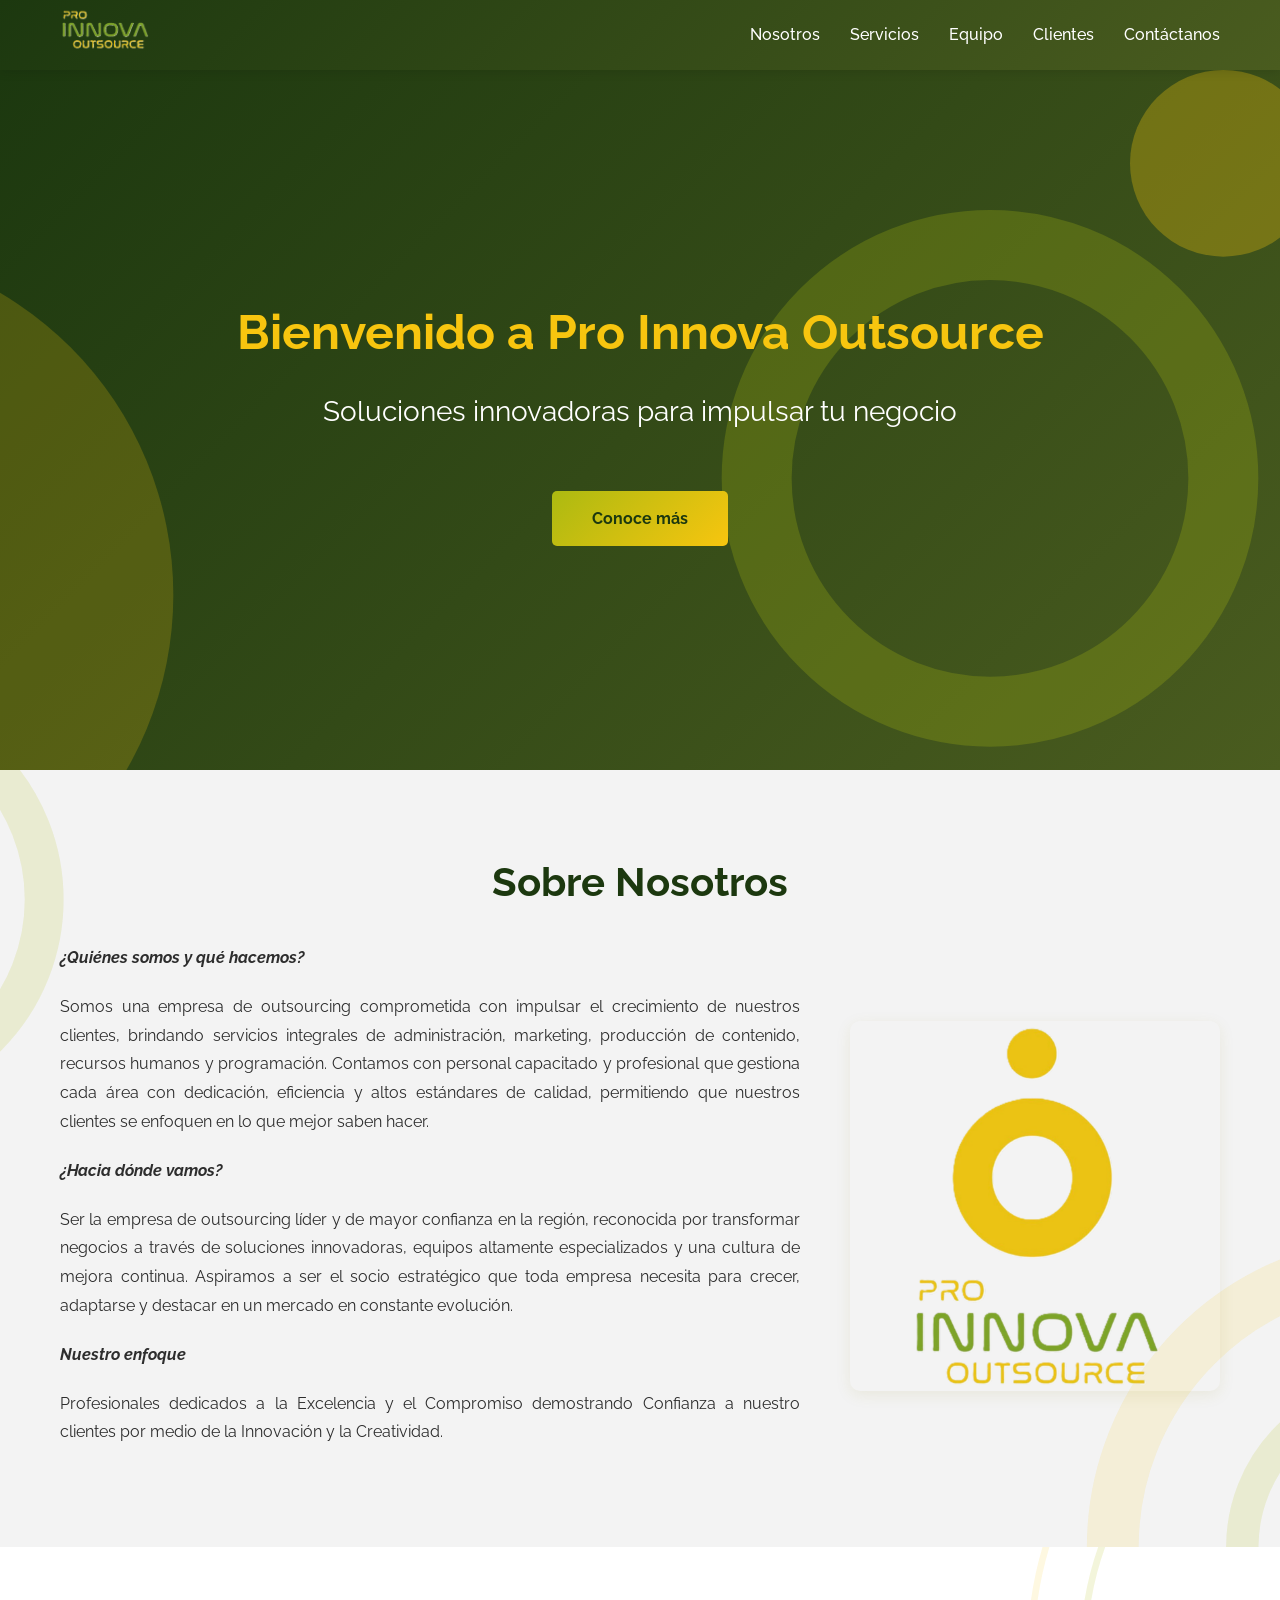
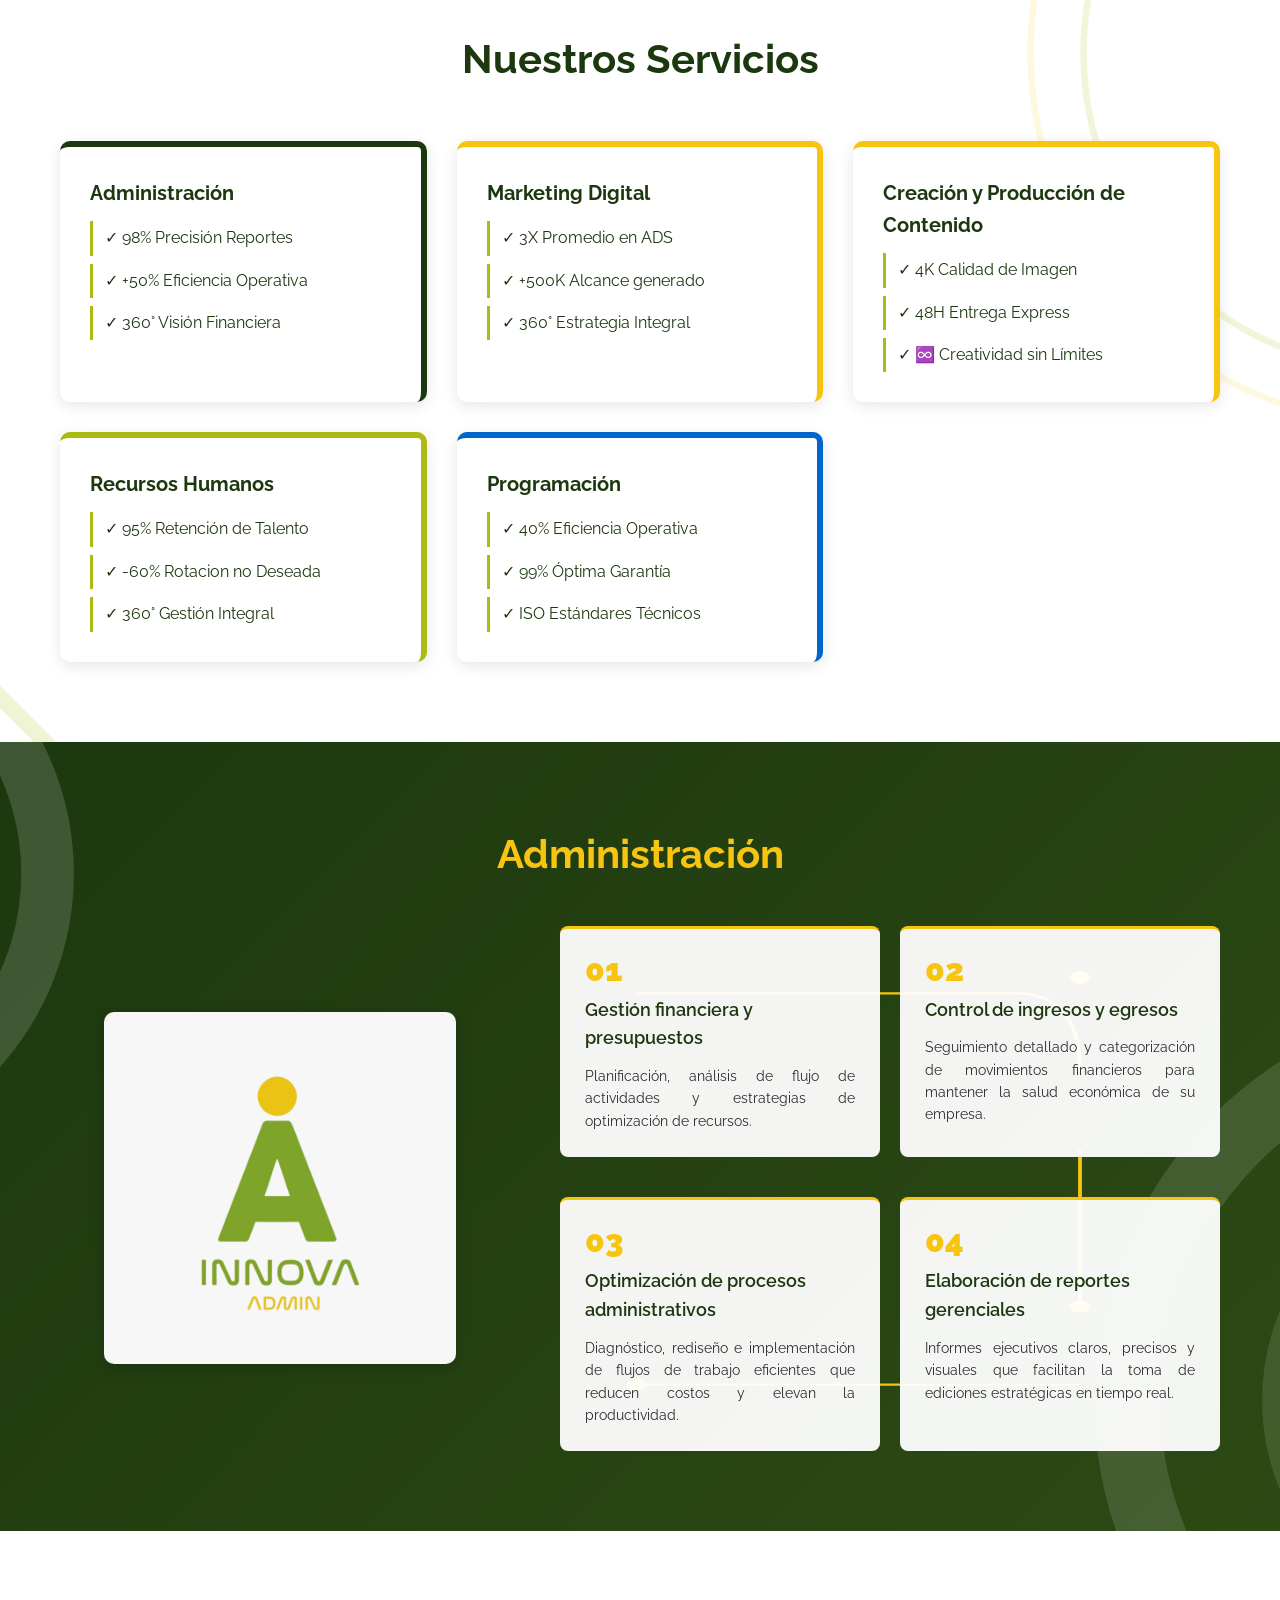
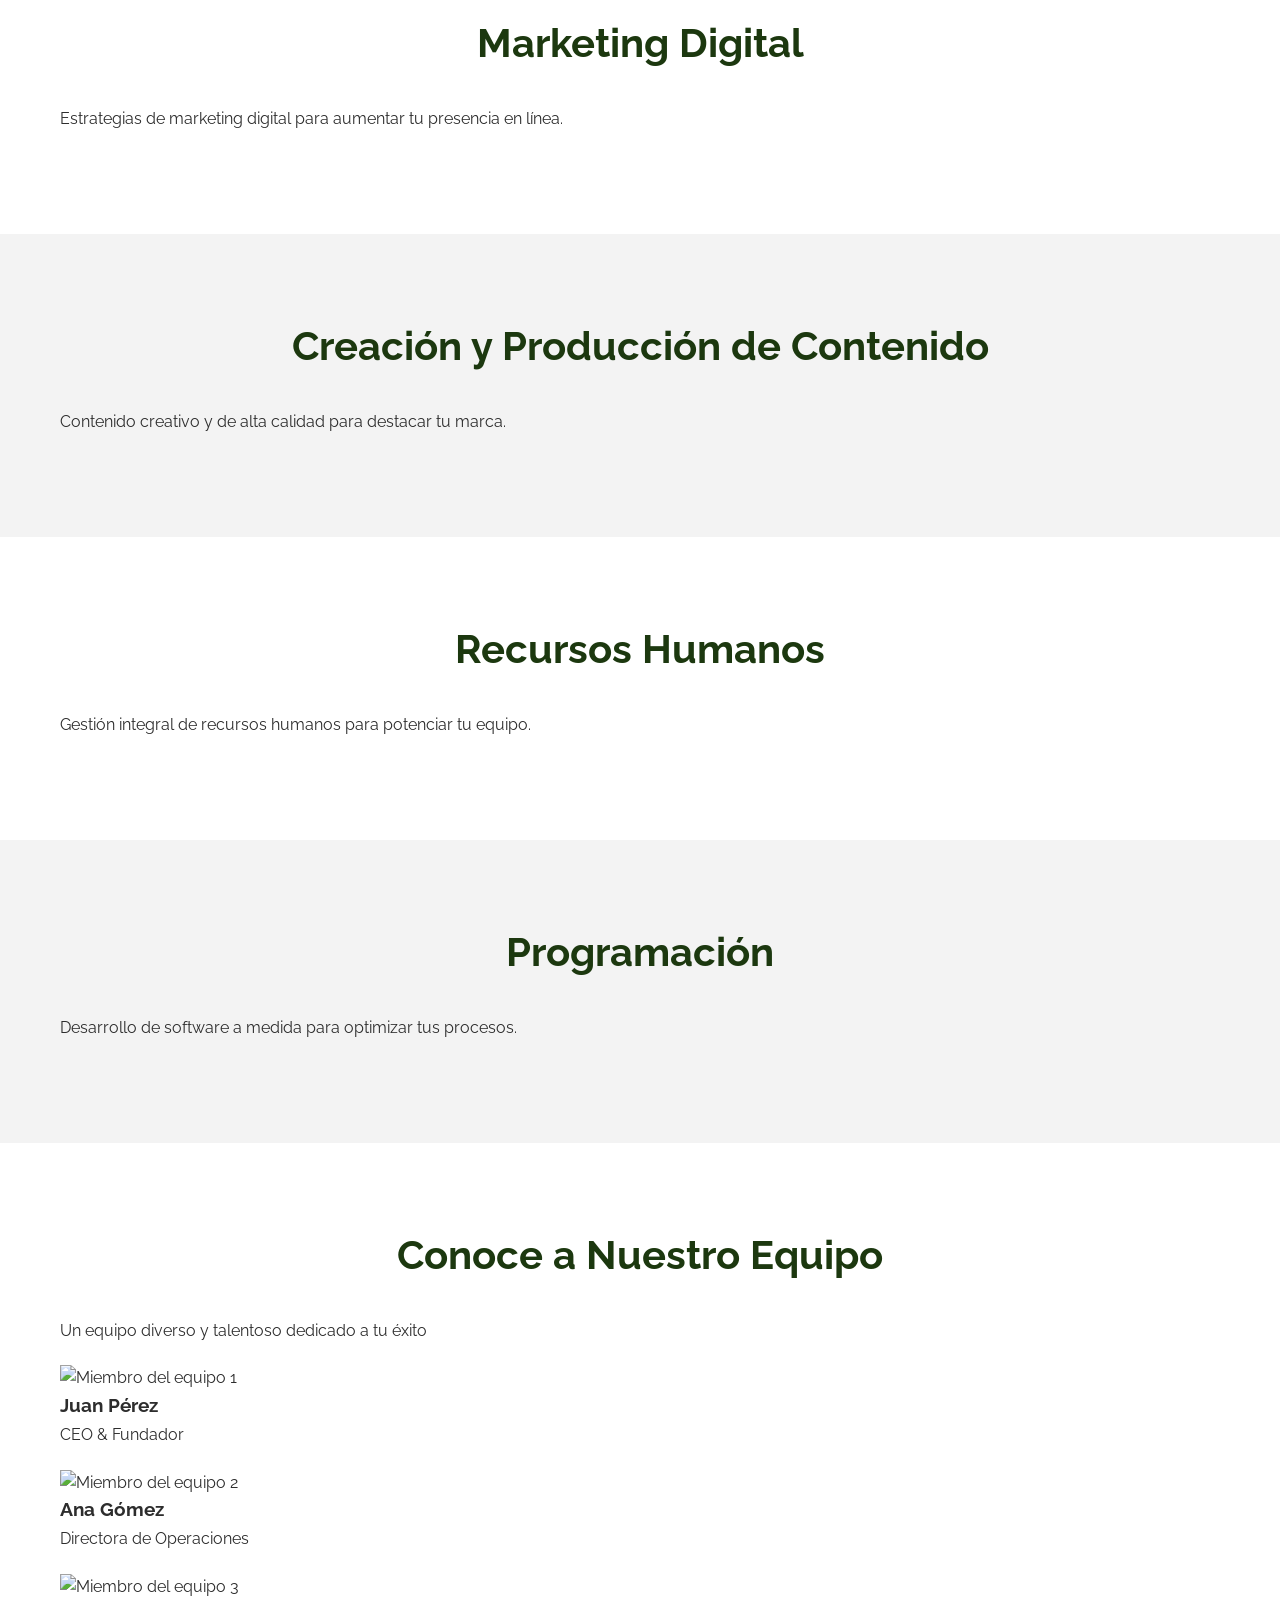
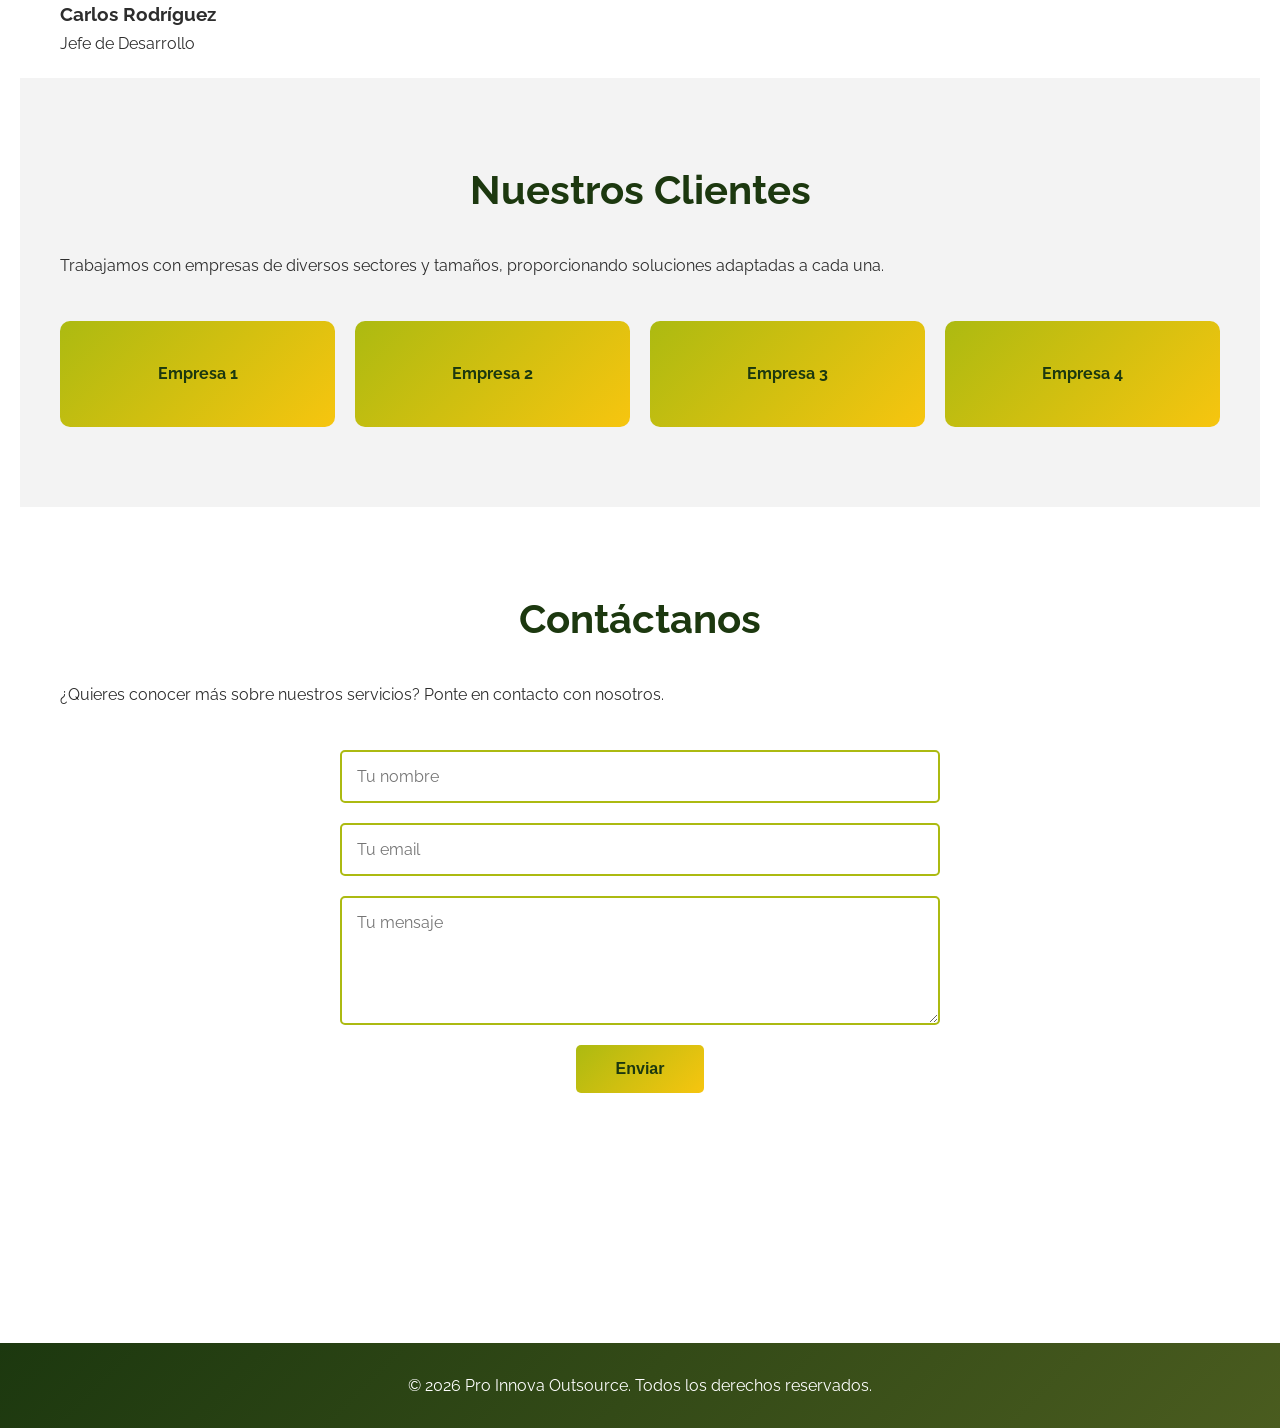
==== index.html @ 3b101bf7 "Rename main.html to index.html" ====
<!DOCTYPE html>
<html lang="es">

<head>

    <head>
        <meta charset="UTF-8">
        <meta name="viewport" content="width=device-width, initial-scale=1.0">
        <title>Pro Innova Outsource</title>
        <link rel="icon" href="assets/logo1.ico" type="image/x-icon">
        <link href="https://fonts.googleapis.com/css2?family=Raleway:wght@300;400;500;600;700;800;900&display=swap"
            rel="stylesheet">
        <link rel="stylesheet" href="styles.css">
    </head>
</head>

<body>
    <!-- NAVBAR -->
    <nav class="navbar">
        <div class="navbar-container">
            <div class="navbar-logo">
                <a href="#inicio">
                    <img src="assets/png/logo2.png" alt="Pro Innova Outsource Logo" class="logo-img">
                </a>
            </div>
            <ul class="nav-menu">
                <li><a href="#nosotros" class="nav-link">Nosotros</a></li>
                <li class="nav-dropdown">
                    <a href="#servicios" class="nav-link">Servicios</a>
                   <ul class="dropdown-menu">
                        <li><a href="#administracion" class="dropdown-link">Administración</a></li>
                        <li><a href="#marketing-digital" class="dropdown-link">Marketing Digital</a></li>
                        <li><a href="#creacion-produccion" class="dropdown-link">Creación de Contenido</a></li>
                        <li><a href="#recursos-humanos" class="dropdown-link">Recursos Humanos</a></li>
                        <li><a href="#programacion" class="dropdown-link">Programación</a></li>
                    </ul> 
                </li>
                <li><a href="#Equipo" class="nav-link">Equipo</a></li>
                <li><a href="#clientes" class="nav-link">Clientes</a></li>
                <li><a href="#contactanos" class="nav-link">Contáctanos</a></li>
            </ul>
        </div>
    </nav>

    <!-- MAIN CONTENT -->
    <main>
        <!-- SECCIÓN HERO / INICIO -->
        <section id="inicio" class="hero">
            <svg class="hero-decoration" viewBox="0 0 1200 600" preserveAspectRatio="xMidYMid slice">
                <!-- Círculo grande amarillo (abajo a la izquierda) -->
                <circle cx="-100" cy="450" r="300" fill="rgba(247, 197, 15, 0.2)"></circle>
                <!-- Anillo/círculo hueco amarillo (centro) -->
                <circle cx="900" cy="350" r="200" fill="none" stroke="rgba(172, 186, 17, 0.25)" stroke-width="60">
                </circle>
                <!-- Punto/círculo pequeño (arriba a la derecha) -->
                <circle cx="1100" cy="80" r="80" fill="rgba(247, 197, 15, 0.3)"></circle>
            </svg>
            <div class="hero-content">
                <h2>Bienvenido a Pro Innova Outsource</h2>
                <p>Soluciones innovadoras para impulsar tu negocio</p>
                <br>
                <a href="#nosotros" class="btn btn-primary">Conoce más</a>
            </div>
        </section>

        <!-- SECCIÓN NOSOTROS -->
        <section id="nosotros" class="section">
            <svg class="nosotros-decoration" viewBox="0 0 1200 600" preserveAspectRatio="xMidYMid slice">
                <!-- Líneas circulares decorativas -->
                <circle cx="-10" cy="100" r="150" fill="none" stroke="rgba(172, 186, 17, 0.15)" stroke-width="30"></circle>
                <circle cx="-10" cy="100" r="100" fill="none" stroke="rgba(247, 197, 15, 0.15)" stroke-width="20"></circle>
                <circle cx="-10" cy="100" r="50" fill="none" stroke="rgba(172, 186, 17, 0.2)" stroke-width="15"></circle>
                
                <!-- Líneas en la derecha -->
                <circle cx="1185" cy="600" r="220" fill="none" stroke="rgba(247, 197, 15, 0.12)" stroke-width="40"></circle>
                <circle cx="1185" cy="600" r="120" fill="none" stroke="rgba(172, 186, 17, 0.15)" stroke-width="25"></circle>
            </svg>
            <div class="container">
                <h2>Sobre Nosotros</h2>
                <div class="about-content">
                    <div class="about-text">
                        <p><i><b>¿Quiénes somos y qué hacemos?</b></i></p>
                        <p>Somos una empresa de outsourcing comprometida con impulsar el crecimiento de nuestros clientes,
                            brindando servicios integrales de administración, marketing, producción de contenido, recursos
                            humanos y programación. Contamos con personal capacitado y profesional que gestiona cada área con
                            dedicación, eficiencia y altos estándares de calidad, permitiendo que nuestros clientes se enfoquen
                            en lo que mejor saben hacer.</p>

                        <p><i><b>¿Hacia dónde vamos?</b></i></p>
                        <p>Ser la empresa de outsourcing líder y de mayor confianza en la región, reconocida por transformar
                            negocios a través de soluciones innovadoras, equipos altamente especializados y una cultura de
                            mejora continua. Aspiramos a ser el socio estratégico que toda empresa necesita para crecer,
                            adaptarse y destacar en un mercado en constante evolución. </p>

                        <p><i><b>Nuestro enfoque</b></i></p>
                        <p>Profesionales dedicados a la Excelencia y el Compromiso demostrando Confianza a nuestro clientes por
                            medio de la Innovación y la Creatividad.</p>
                    </div>
                    <div class="about-image">
                        <img src="assets/png/logo.png" alt="Pro Innova Outsource Logo">
                    </div>
                </div>
            </div>
        </section>

        <!-- SECCIÓN SERVICIOS -->
        <section id="servicios" class="section">
            <svg class="servicios-decoration" viewBox="0 0 1200 600" preserveAspectRatio="xMidYMid slice"> 
                <circle cx="1175" cy="80" r="280" fill="none" stroke="rgba(247, 197, 15, 0.12)" stroke-width="5"></circle>
                <circle cx="1175" cy="80" r="240" fill="none" stroke="rgba(172, 186, 17, 0.15)" stroke-width="5"></circle>  
                <line x1="-50" y1="400" x2="250" y2="700" stroke="rgba(172, 186, 17, 0.18)" stroke-width="12"></line>
                <line x1=" 20" y1="500" x2="150" y2="800" stroke="rgba(247, 197, 15, 0.15)" stroke-width="8"></line>
            </svg>
            <div class="container">
                <h2>Nuestros Servicios</h2>
                <div class="services-grid">
                    <a href="#administracion" class="service-card">
                        <h3>Administración</h3>
                        <div class="card-stats">
                            <div class="stat-item">✓ 98% Precisión Reportes</div>
                            <div class="stat-item">✓ +50% Eficiencia Operativa</div>
                            <div class="stat-item">✓ 360° Visión Financiera</div>
                        </div>
                    </a>
                    <a href="#marketing-digital" class="service-card">
                        <h3>Marketing Digital</h3>
                        <div class="card-stats">
                            <div class="stat-item">✓ 3X Promedio en ADS</div>
                            <div class="stat-item">✓ +500K Alcance generado</div>
                            <div class="stat-item">✓ 360° Estrategia Integral</div>
                        </div>
                    </a>
                    <a href="#creacion-produccion" class="service-card">
                        <h3>Creación y Producción de Contenido</h3>
                        <div class="card-stats">
                            <div class="stat-item">✓ 4K Calidad de Imagen</div>
                            <div class="stat-item">✓ 48H Entrega Express</div>
                            <div class="stat-item">✓ ♾️ Creatividad sin Límites</div> 
                        </div>
                    </a>
                    <a href="#recursos-humanos" class="service-card">
                        <h3>Recursos Humanos</h3>
                        <div class="card-stats">
                            <div class="stat-item">✓ 95% Retención de Talento</div>
                            <div class="stat-item">✓ -60% Rotacion no Deseada</div>
                            <div class="stat-item">✓ 360° Gestión Integral</div>
                        </div>
                    </a>
                    <a href="#programacion" class="service-card">
                        <h3>Programación</h3>
                        <div class="card-stats">
                            <div class="stat-item">✓ 40% Eficiencia Operativa</div>
                            <div class="stat-item">✓ 99% Óptima Garantía</div>
                            <div class="stat-item">✓ ISO Estándares Técnicos</div>
                        </div>
                    </a>
                </div>
            </div>
        </section>

        <!-- SECCION ADMINISTRACION -->
        <section id="administracion" class="section admin-section">
            <svg class="admin-decoration" viewBox="0 0 1200 600" preserveAspectRatio="xMidYMid slice">
                <!-- Líneas circulares decorativas izquierda -->
                <circle cx="-50" cy="100" r="200" fill="none" stroke="rgba(255, 255, 255, 0.15)" stroke-width="40"></circle>
                <circle cx="-50" cy="100" r="120" fill="none" stroke="rgba(255, 255, 255, 0.1)" stroke-width="30"></circle>
                <circle cx="-50" cy="100" r="50" fill="none" stroke="rgba(255, 255, 255, 0.15)" stroke-width="20"></circle>
                
                <!-- Líneas circulares decorativas derecha -->
                <circle cx="1250" cy="500" r="280" fill="none" stroke="rgba(255, 255, 255, 0.12)" stroke-width="50"></circle>
                <circle cx="1250" cy="500" r="160" fill="none" stroke="rgba(255, 255, 255, 0.1)" stroke-width="35"></circle>
            </svg>
            <div class="container admin-container">
                <h2>Administración</h2> 
                <div class="admin-content admin-content-wrapper">
                    <div class="admin-image">
                        <img src="assets/admin.jpeg" alt="Administración">
                    </div>
                    
                    <div class="admin-services">
                        <svg class="admin-lines" viewBox="0 0 600 800" preserveAspectRatio="none">
                            <!-- Línea conectando 01 a 02 -->
                            <path d="M 100 150 Q 250 150, 400 150 Q 450 150, 450 250" stroke="#F7C50F" stroke-width="3" fill="none"></path>
                            <circle cx="450" cy="130" r="8" fill="#F7C50F"></circle>
                            
                            <!-- Línea conectando 02 a 04 -->
                            <path d="M 450 350 Q 450 450, 450 550" stroke="#F7C50F" stroke-width="3" fill="none"></path>
                            <circle cx="450" cy="550" r="8" fill="#F7C50F"></circle>
                            
                            <!-- Línea conectando 04 a 03 -->
                            <path d="M 450 650 Q 250 650, 100 650" stroke="#F7C50F" stroke-width="3" fill="none"></path>
                            <circle cx="100" cy="650" r="8" fill="#F7C50F"></circle>
                        </svg>

                        <div class="admin-item admin-item-01">
                            <div class="admin-number">01</div> 
                            <h3>Gestión financiera y presupuestos</h3>
                            <p>Planificación, análisis de flujo de actividades y estrategias de optimización de recursos.</p>
                        </div>

                        <div class="admin-item admin-item-02">
                            <div class="admin-number">02</div> 
                            <h3>Control de ingresos y egresos</h3>
                            <p>Seguimiento detallado y categorización de movimientos financieros para mantener la salud económica de su empresa.</p>
                        </div>

                        <div class="admin-item admin-item-03">
                            <div class="admin-number">03</div> 
                            <h3>Optimización de procesos administrativos</h3>
                            <p>Diagnóstico, rediseño e implementación de flujos de trabajo eficientes que reducen costos y elevan la productividad.</p>
                        </div>

                        <div class="admin-item admin-item-04">
                            <div class="admin-number">04</div> 
                            <h3>Elaboración de reportes gerenciales</h3>
                            <p>Informes ejecutivos claros, precisos y visuales que facilitan la toma de ediciones estratégicas en tiempo real.</p>
                        </div>
                    </div>
                </div>
            </div>
        </section>

        <!-- SECCION MARKETING DIGITAL -->
        <section id="marketing-digital" class="section">
            <div class="container">
                <h2>Marketing Digital</h2>
                <p>Estrategias de marketing digital para aumentar tu presencia en línea.</p>
            </div>

        </section>

        <!-- SECCION CREACION Y PRODUCCION DE CONTENIDO -->
        <section id="creacion-produccion" class="section">
            <div class="container">
                <h2>Creación y Producción de Contenido</h2>
                <p>Contenido creativo y de alta calidad para destacar tu marca.</p>
            </div>

        </section>


        <!-- SECCION RECURSOS HUMANOS -->
        <section id="recursos-humanos" class="section">
            <div class="container">
                <h2>Recursos Humanos</h2>
                <p>Gestión integral de recursos humanos para potenciar tu equipo.</p>
            </div>
        </section>

            <!-- SECCION PROGRAMACION -->
        <section id="programacion" class="section">
            <div class="container">
                <h2>Programación</h2>
                <p>Desarrollo de software a medida para optimizar tus procesos.</p>
            </div>
        </section>

        <!-- SECCIÓN EQUIPO -->
        <section id="Equipo" class="section">
            <div class="container">
                <h2>Conoce a Nuestro Equipo</h2>
                <p>Un equipo diverso y talentoso dedicado a tu éxito</p>
                <div class="team-grid">
                    <div class="team-member">
                        <img src="assets/team1.jpg" alt="Miembro del equipo 1">
                        <h3>Juan Pérez</h3>
                        <p>CEO & Fundador</p>
                    </div>
                    <div class="team-member">
                        <img src="assets/team2.jpg" alt="Miembro del equipo 2">
                        <h3>Ana Gómez</h3>
                        <p>Directora de Operaciones</p>
                    </div>
                    <div class="team-member">
                        <img src="assets/team3.jpg" alt="Miembro del equipo 3">
                        <h3>Carlos Rodríguez</h3>
                        <p>Jefe de Desarrollo</p>
                    </div>
                </div>
            </div>

            <!-- SECCIÓN CLIENTES -->
            <section id="clientes" class="section">
                <div class="container">
                    <h2>Nuestros Clientes</h2>
                    <p>Trabajamos con empresas de diversos sectores y tamaños, proporcionando soluciones adaptadas a
                        cada una.</p>
                    <div class="clients-grid">
                        <div class="client-card">Empresa 1</div>
                        <div class="client-card">Empresa 2</div>
                        <div class="client-card">Empresa 3</div>
                        <div class="client-card">Empresa 4</div>
                    </div>
                </div>
            </section>

            <!-- SECCIÓN CONTACTO -->
            <section id="contactanos" class="section">
                <div class="container">
                    <h2>Contáctanos</h2>
                    <p>¿Quieres conocer más sobre nuestros servicios? Ponte en contacto con nosotros.</p>
                    <form class="contact-form">
                        <input type="text" placeholder="Tu nombre" required>
                        <input type="email" placeholder="Tu email" required>
                        <textarea placeholder="Tu mensaje" rows="5" required></textarea>
                        <button type="submit" class="btn btn-primary">Enviar</button>
                    </form>
                </div>
            </section>
    </main>

    <!-- FOOTER -->
    <footer class="footer">
        <div class="container">
            <p>&copy; 2026 Pro Innova Outsource. Todos los derechos reservados.</p>
        </div>
    </footer>

    <script src="script.js"></script>
</body>

</html>
---- styles.css ----
/* Variables de colores */
:root {
    --color-verde: #ACBA11;
    --color-amarillo: #F7C50F;
    --color-verde-oscuro: #1C380F;
    --color-verde-medio: #4A5C1F;
    --color-blanco: #FFFFFF;
    --color-gris-oscuro: #2D2D2D;
    --color-gris-claro: #F5F5F5;
}

/* Reset y estilos base */
* {
    margin: 0;
    padding: 0;
    box-sizing: border-box;
}

html {
    scroll-behavior: smooth;
}

body {
    font-family: 'Raleway', sans-serif;
    line-height: 1.6;
    color: var(--color-gris-oscuro);
    background-color: var(--color-blanco);
}
 

/* Contenedor base */
.container {
    max-width: 1200px;
    margin: 0 auto;
    padding: 0 20px;
}

/* NAVBAR */
.navbar {
    background: linear-gradient(135deg, var(--color-verde-oscuro) 0%, var(--color-verde-medio) 100%);
    position: sticky;
    top: 0;
    z-index: 1000;
    box-shadow: 0 2px 10px rgba(0, 0, 0, 0.1);
}

.navbar-container {
    max-width: 1200px;
    margin: 0 auto;
    padding: 0 20px;
    display: flex;
    justify-content: space-between;
    align-items: center;
    height: 70px;
}

.navbar-logo h1 {
    color: var(--color-amarillo);
    font-size: 24px;
    font-weight: bold;
}

.nav-menu {
    display: flex;
    list-style: none;
    gap: 30px;
}

.nav-link {
    color: var(--color-blanco);
    text-decoration: none;
    font-weight: 500;
    transition: color 0.3s ease, border-bottom 0.3s ease;
    padding-bottom: 5px;
    border-bottom: 2px solid transparent;
}

.nav-link:hover {
    color: var(--color-amarillo);
    border-bottom-color: var(--color-amarillo);
}

/* DROPDOWN DE SERVICIOS */
.nav-dropdown {
    position: relative;
}

.dropdown-menu {
    display: none;
    position: absolute;
    top: 100%;
    left: 0;
    background: linear-gradient(135deg, var(--color-verde-oscuro) 0%, var(--color-verde-medio) 100%);
    list-style: none;
    min-width: 220px;
    border-radius: 5px;
    margin-top: 0;
    box-shadow: 0 5px 15px rgba(0, 0, 0, 0.3);
    z-index: 1001;
}

.nav-dropdown:hover .dropdown-menu {
    display: flex;
    flex-direction: column;
}

.dropdown-link {
    display: block;
    color: var(--color-blanco);
    text-decoration: none;
    padding: 12px 20px;
    transition: all 0.3s ease;
    font-weight: 500;
    font-size: 14px;
}

.dropdown-link:hover {
    background-color: rgba(172, 186, 17, 0.3);
    color: var(--color-amarillo);
    padding-left: 25px;
}

/* DROPDOWN DE SERVICIOS */
.nav-dropdown {
    position: relative;
}

.dropdown-menu {
    display: none;
    position: absolute;
    top: 100%;
    left: 0;
    background: linear-gradient(135deg, var(--color-verde-oscuro) 0%, var(--color-verde-medio) 100%);
    list-style: none;
    min-width: 220px;
    border-radius: 5px;
    margin-top: 0;
    box-shadow: 0 5px 15px rgba(0, 0, 0, 0.3);
    z-index: 1001;
}

.nav-dropdown:hover .dropdown-menu {
    display: flex;
    flex-direction: column;
}

.dropdown-link {
    display: block;
    color: var(--color-blanco);
    text-decoration: none;
    padding: 12px 20px;
    transition: all 0.3s ease;
    font-weight: 500;
    font-size: 14px;
}

.dropdown-link:hover {
    background-color: rgba(172, 186, 17, 0.3);
    color: var(--color-amarillo);
    padding-left: 25px;
}

/* HERO SECTION */
.hero {
    position: relative;
    background: linear-gradient(135deg,  var(--color-verde-oscuro) 0%, var(--color-verde-medio) 100%);
    color: var(--color-blanco);
    padding: 100px 20px;
    text-align: center;
    min-height: 700px;
    display: flex;
    align-items: center;
    justify-content: center;
    overflow: hidden;
}

.hero-decoration {
    position: absolute;
    top: 0;
    left: 0;
    width: 100%;
    height: 100%;
    z-index: 0;
    pointer-events: none;
}

.hero-content {
    position: relative;
    z-index: 1;
}




.hero-content h2 {
    font-size: 48px;
    margin-bottom: 20px;
    color: var(--color-amarillo);
}

.hero-content p {
    font-size: 28px;
    margin-bottom: 30px;
    color:  white; 
}

/* SECCIONES */
.section {
    padding: 80px 20px;
    background-color: var(--color-blanco);
    font-weight: 400;
}

.navbar-logo {
    display: flex;
    align-items: center;
    gap: 15px;
}

.logo-img {
    height: 50px;
    width: auto;
    object-fit: contain;
}
.section:nth-child(even) { /*COLOR DE FONDO DE NOSTROS*/
    background-color: rgb(243, 243, 243);
}

.section h2 {
    font-size: 40px;
    color: var(--color-verde-oscuro);
    margin-bottom: 30px;
    text-align: center;
}

/* LAYOUT DE DOS COLUMNAS PARA NOSOTROS */
.about-content {
    display: grid;
    grid-template-columns: 2fr 1fr;
    gap: 50px;
    align-items: center;
    margin-top: 30px;    position: relative;
    z-index: 1;}

.about-text {
    flex: 1;
}

.about-image {
    flex: 1;
    display: flex;
    justify-content: center;
    align-items: center;
}

.about-image img {
    max-width: 100%;
    height: auto;
    border-radius: 10px;
    box-shadow: 0 4px 15px rgba(148, 140, 25, 0.1);
    transition: transform 0.3s ease;
}

.about-image img:hover {
    transform: scale(1.1);
}
/* DECORACIÓN DE LÍNEAS CIRCULARES EN NOSOTROS */
.nosotros-decoration {
    position: absolute;
    top: 0;
    left: 0;
    width: 100%;
    height: 100%;
    z-index: 0;
    pointer-events: none;
}

#nosotros {
    position: relative;
}

#servicios {
    position: relative;
}

/* DECORACIÓN DE LÍNEAS CIRCULARES EN SERVICIOS */
.servicios-decoration {
    position: absolute;
    top: 0;
    left: 0;
    width: 100%;
    height: 100%;
    z-index: 0;
    pointer-events: none;
}

.section p {
    font-size: 16px;
    color: var(--color-gris-oscuro);
    margin-bottom: 20px;
    line-height: 1.8;
     text-align: justify;
}

/* TARJETAS DE SERVICIOS */
.services-grid {
    display: grid;
    grid-template-columns: repeat(auto-fit, minmax(300px, 1fr));
    gap: 30px;
    margin-top: 50px;
    position: relative;
    z-index: 1;
}

.service-card {
    background: var(--color-blanco);
    padding: 30px;
    border-radius: 10px;
    box-shadow: 0 4px 15px rgba(0, 0, 0, 0.1);
    transition: all 0.3s ease;
    text-decoration: none;
    color: inherit;
    display: block;
    cursor: pointer;
}

.service-card:hover {
    transform: scale(1.08) translateY(-8px);
    box-shadow: 0 8px 25px rgba(0, 0, 0, 0.15);
    text-decoration: none;
    color: inherit;
}

/* COLORES DECORATIVOS PARA CADA CARD */
.service-card:nth-child(1) {
    border-top: 6px solid #1C380F;
    border-right: 6px solid #1C380F;
}

.service-card:nth-child(2),
.service-card:nth-child(3) {
    border-top: 6px solid #F7C50F;
    border-right: 6px solid #F7C50F;
}

.service-card:nth-child(4) {
    border-top: 6px solid #ACBA11;
    border-right: 6px solid #ACBA11;
}

.service-card:nth-child(5) {
    border-top: 6px solid #0066CC;
    border-right: 6px solid #0066CC;
}

.service-card h3 {
    color: var(--color-verde-oscuro);
    margin-bottom: 10px;
    font-size: 20px;
}

.service-card p {
    color: var(--color-gris-oscuro);
}

/* ESTILOS PARA STATS EN CARDS */
.card-stats {
    display: flex;
    flex-direction: column;
    gap: 8px;
    margin-top: 12px;
}

.stat-item {
    font-size: 16px;
    font-weight: 400;
    color: var(--color-verde-oscuro);
    padding: 6px 0;
    border-left: 3px solid var(--color-verde);
    padding-left: 12px;
    line-height: 1.4;
}

/* GRID DE CLIENTES */
.clients-grid {
    display: grid;
    grid-template-columns: repeat(auto-fit, minmax(200px, 1fr));
    gap: 20px;
    margin-top: 40px;
}

.client-card {
    background: linear-gradient(135deg, var(--color-verde) 0%, var(--color-amarillo) 100%);
    padding: 40px;
    border-radius: 10px;
    text-align: center;
    color: var(--color-verde-oscuro);
    font-weight: bold;
    font-size: 16px;
    transition: transform 0.3s ease;
}

.client-card:hover {
    transform: scale(1.05);
}

/* SECCION ADMINISTRACION */
.admin-section {
    background: linear-gradient(135deg, #1C380F 0%, #2D4A15 100%) !important;
    position: relative;
}

.admin-section:nth-child(even) {
    background: linear-gradient(135deg, #1C380F 0%, #2D4A15 100%) !important;
}

.admin-section h2 {
    color: var(--color-amarillo);
}

.admin-decoration {
    position: absolute;
    top: 0;
    left: 0;
    width: 100%;
    height: 100%;
    z-index: 0;
    pointer-events: none;
}

.admin-container {
    position: relative;
    z-index: 1;
}

.admin-content {
    display: grid;
    grid-template-columns: 1fr 1.5fr;
    gap: 60px;
    align-items: center;
    margin-top: 40px;
}

.admin-image {
    display: flex;
    justify-content: center;
}


.admin-image img {
    max-width: 80%;
    height: auto;
    border-radius: 10px;
    box-shadow: 0 4px 15px rgba(0, 0, 0, 0.2);
    transition: transform 0.3s ease;
}

.admin-image img:hover {
    transform: scale(1.1);
}


.admin-services {
    position: relative;
    display: grid;
    grid-template-columns: 1fr 1fr;
    gap: 40px 20px;
    z-index: 1;
}

.admin-lines {
    position: absolute;
    top: -50px;
    left: -50px;
    right: -50px;
    bottom: -50px;
    width: calc(100% + 100px);
    height: calc(100% + 100px);
    z-index: 0;
    pointer-events: none;
}

.admin-item {
    position: relative;
    z-index: 1;
    padding: 25px;
    background: rgba(255, 255, 255, 0.95);
    border-radius: 8px;
    border-top: 3px solid #F7C50F;
    transition: all 0.3s ease;
}

.admin-item:hover {
    background: var(--color-blanco);
    box-shadow: 0 4px 15px rgba(0, 0, 0, 0.15);
}

.admin-item-01,
.admin-item-03 {
    grid-column: 1;
}

.admin-item-02,
.admin-item-04 {
    grid-column: 2;
}

.admin-number {
    font-size: 32px;
    font-weight: 900;
    color: #F7C50F;
    margin-bottom: 10px;
    line-height: 1;
}

.admin-icon {
    font-size: 32px;
    margin-bottom: 15px;
}

.admin-item h3 {
    color: var(--color-verde-oscuro);
    font-size: 18px;
    margin-bottom: 12px;
    font-weight: 600;
}

.admin-item p {
    font-size: 14px;
    color: var(--color-gris-oscuro);
    line-height: 1.6;
    margin: 0;
}

/* FORMULARIO DE CONTACTO */
.contact-form {
    max-width: 600px;
    margin: 40px auto;
    display: flex;
    flex-direction: column;
    gap: 20px;
}

.contact-form input,
.contact-form textarea {
    padding: 15px;
    border: 2px solid var(--color-verde);
    border-radius: 5px;
    font-family: inherit;
    font-size: 16px;
    transition: border-color 0.3s ease;
}

.contact-form input:focus,
.contact-form textarea:focus {
    outline: none;
    border-color: var(--color-amarillo);
    box-shadow: 0 0 10px rgba(172, 186, 17, 0.3);
}

/* BOTONES */
.btn {
    display: inline-block;
    padding: 15px 40px;
    border: none;
    border-radius: 5px;
    font-size: 16px;
    font-weight: bold;
    cursor: pointer;
    transition: all 0.3s ease;
    text-decoration: none;
}

.btn-primary {
    background: linear-gradient(135deg, var(--color-verde) 0%, var(--color-amarillo) 100%);
    color: var(--color-verde-oscuro);
}

.btn-primary:hover {
    transform: scale(1.05);
    box-shadow: 0 5px 20px rgba(172, 186, 17, 0.4);
}

.contact-form .btn-primary {
    align-self: center;
}

/* FOOTER */
.footer {
    background: linear-gradient(135deg, var(--color-verde-oscuro) 0%, var(--color-verde-medio) 100%);
    color: var(--color-blanco);
    text-align: center;
    padding: 30px 20px;
    margin-top: 50px;
}

.footer p {
    margin: 0;
    color: var(--color-blanco);
}

/* RESPONSIVE DESIGN */
@media (max-width: 768px) {
    .navbar-container {
        flex-direction: column;
        height: auto;
        padding: 15px 20px;
    }

    .nav-menu {
        flex-direction: column;
        gap: 15px;
        margin-top: 15px;
        width: 100%;
    }

    .nav-link {
        display: block;
        text-align: center;
        padding: 10px 0;
    }

    .hero-content h2 {
        font-size: 32px;
    }

    .hero-content p {
        font-size: 16px;
    }

    .section h2 {
        font-size: 32px;
    }

    .services-grid {
        grid-template-columns: 1fr;
    }

    .admin-content-wrapper {
        grid-template-columns: 1fr;
        gap: 40px;
    }

    .clients-grid {
        grid-template-columns: repeat(auto-fit, minmax(150px, 1fr));
    }

    .contact-form {
        padding: 20px;
    }
}

@media (max-width: 480px) {
    .navbar-logo h1 {
        font-size: 18px;
    }

    .nav-menu {
        gap: 10px;
    }

    .nav-link {
        font-size: 14px;
    }

    .hero {
        padding: 50px 20px;
        min-height: auto;
    }

    .hero-content h2 {
        font-size: 24px;
    }

    .section {
        padding: 40px 20px;
    }

    .section h2 {
        font-size: 24px;
    }

    .about-content {
        grid-template-columns: 1fr;
        gap: 30px;
    }

    .admin-content-wrapper {
        grid-template-columns: 1fr;
        gap: 30px;
    }

    .admin-services {
        grid-template-columns: 1fr;
        gap: 20px;
    }

    .admin-image img:hover {
        transform: scale(1.05);
    }

    .admin-item-01,
    .admin-item-02,
    .admin-item-03,
    .admin-item-04 {
        grid-column: 1;
    }
}
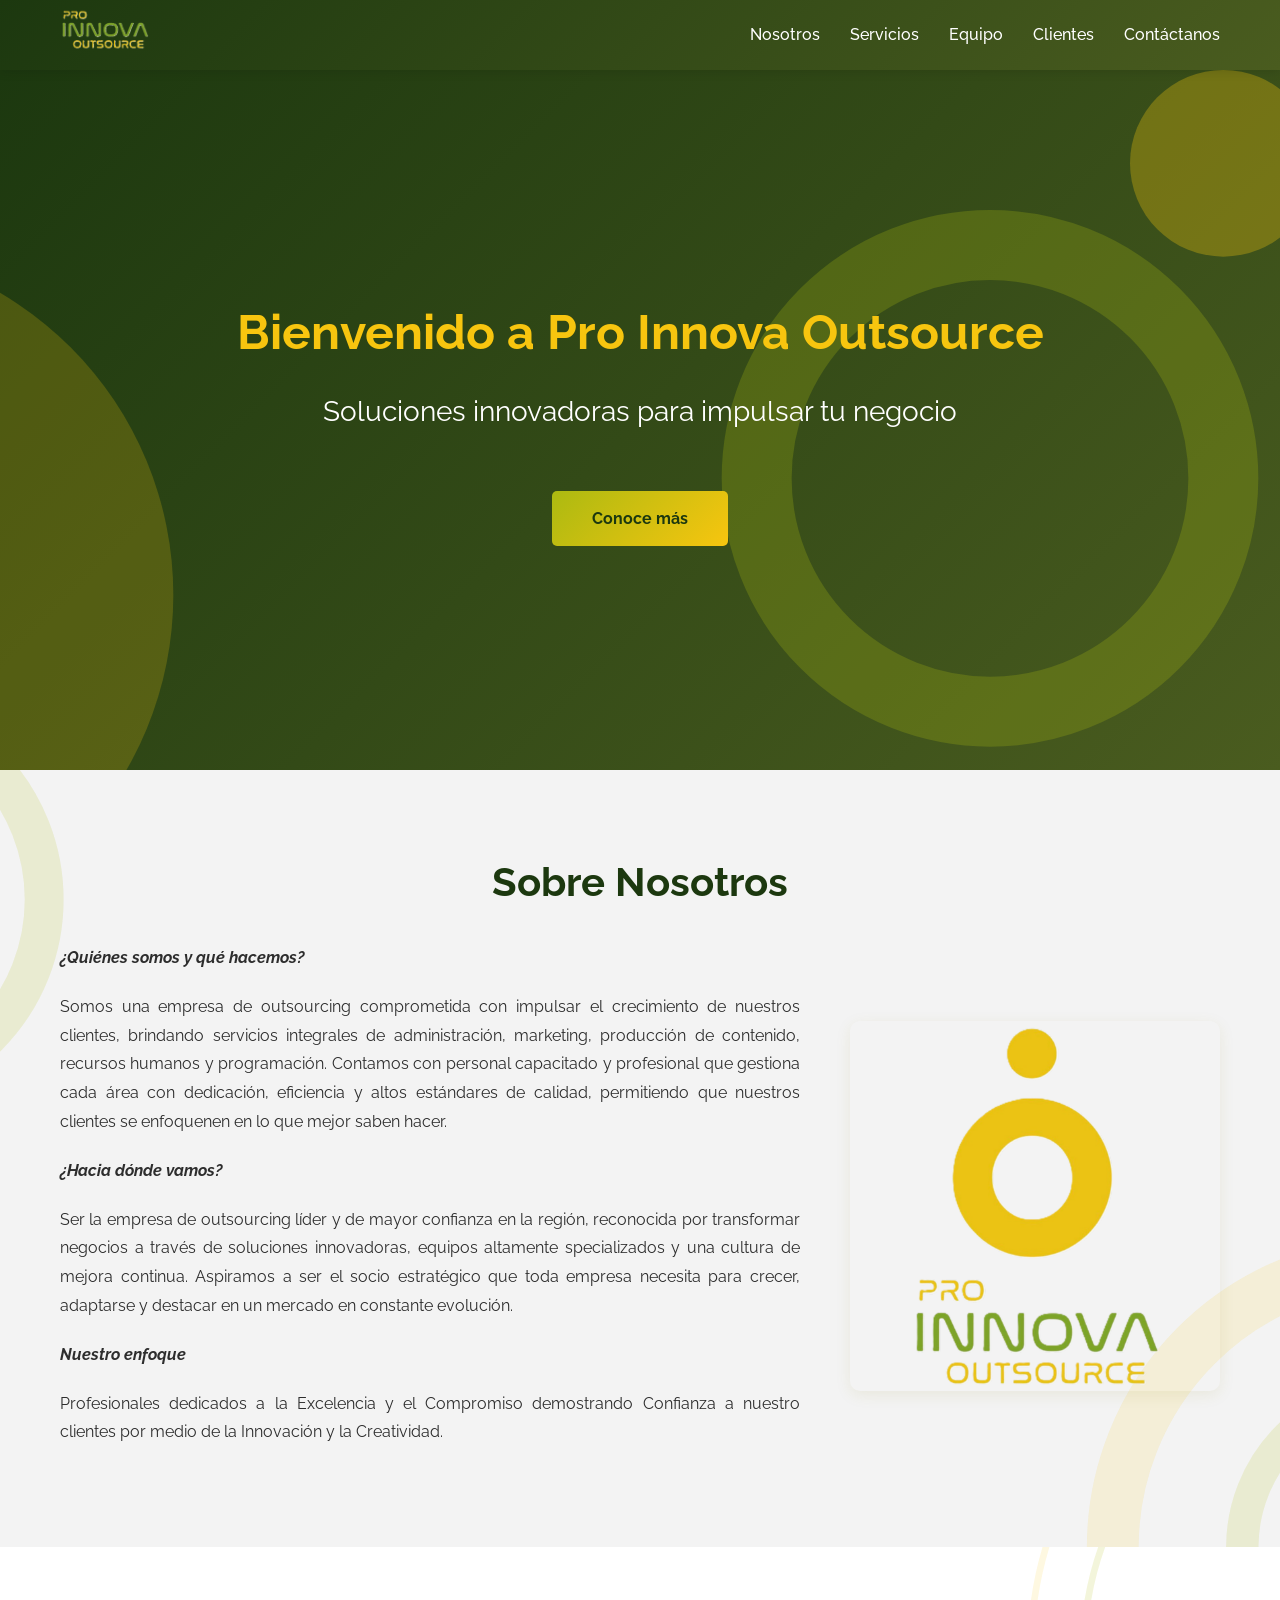
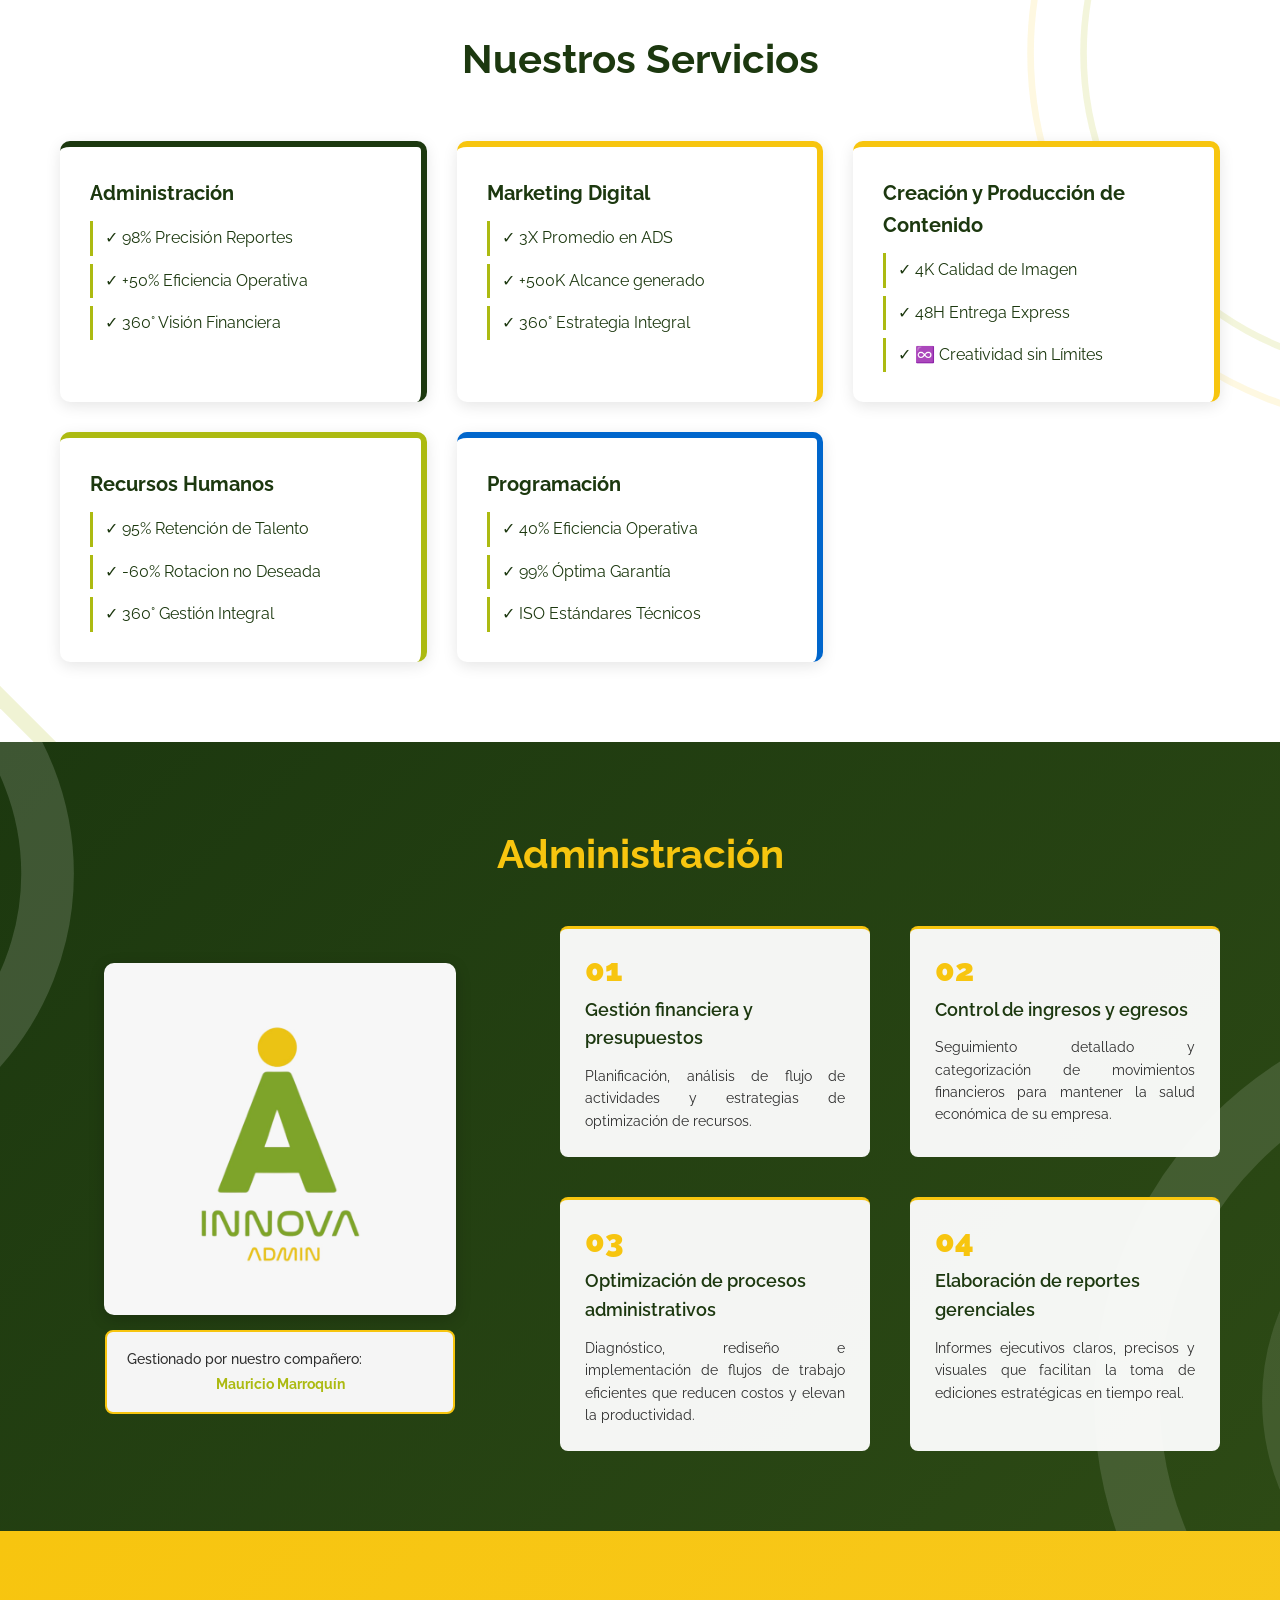
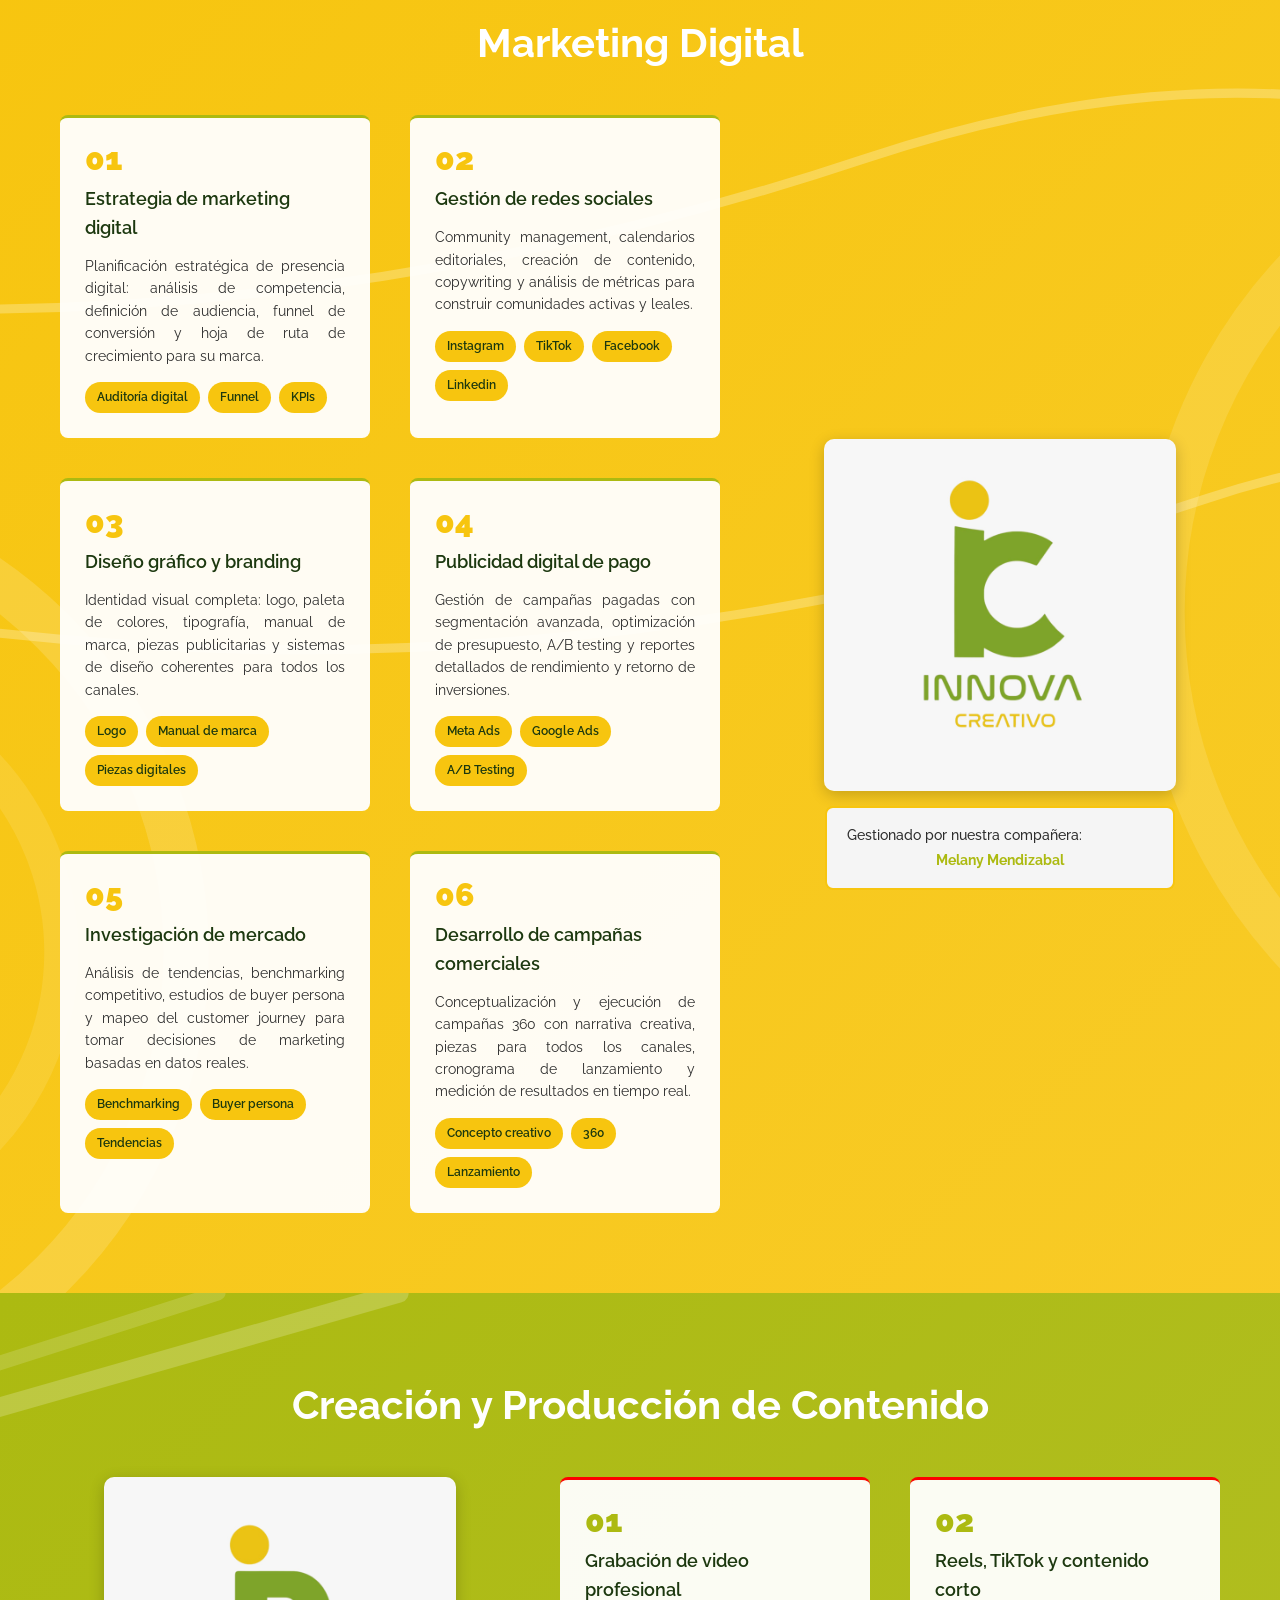
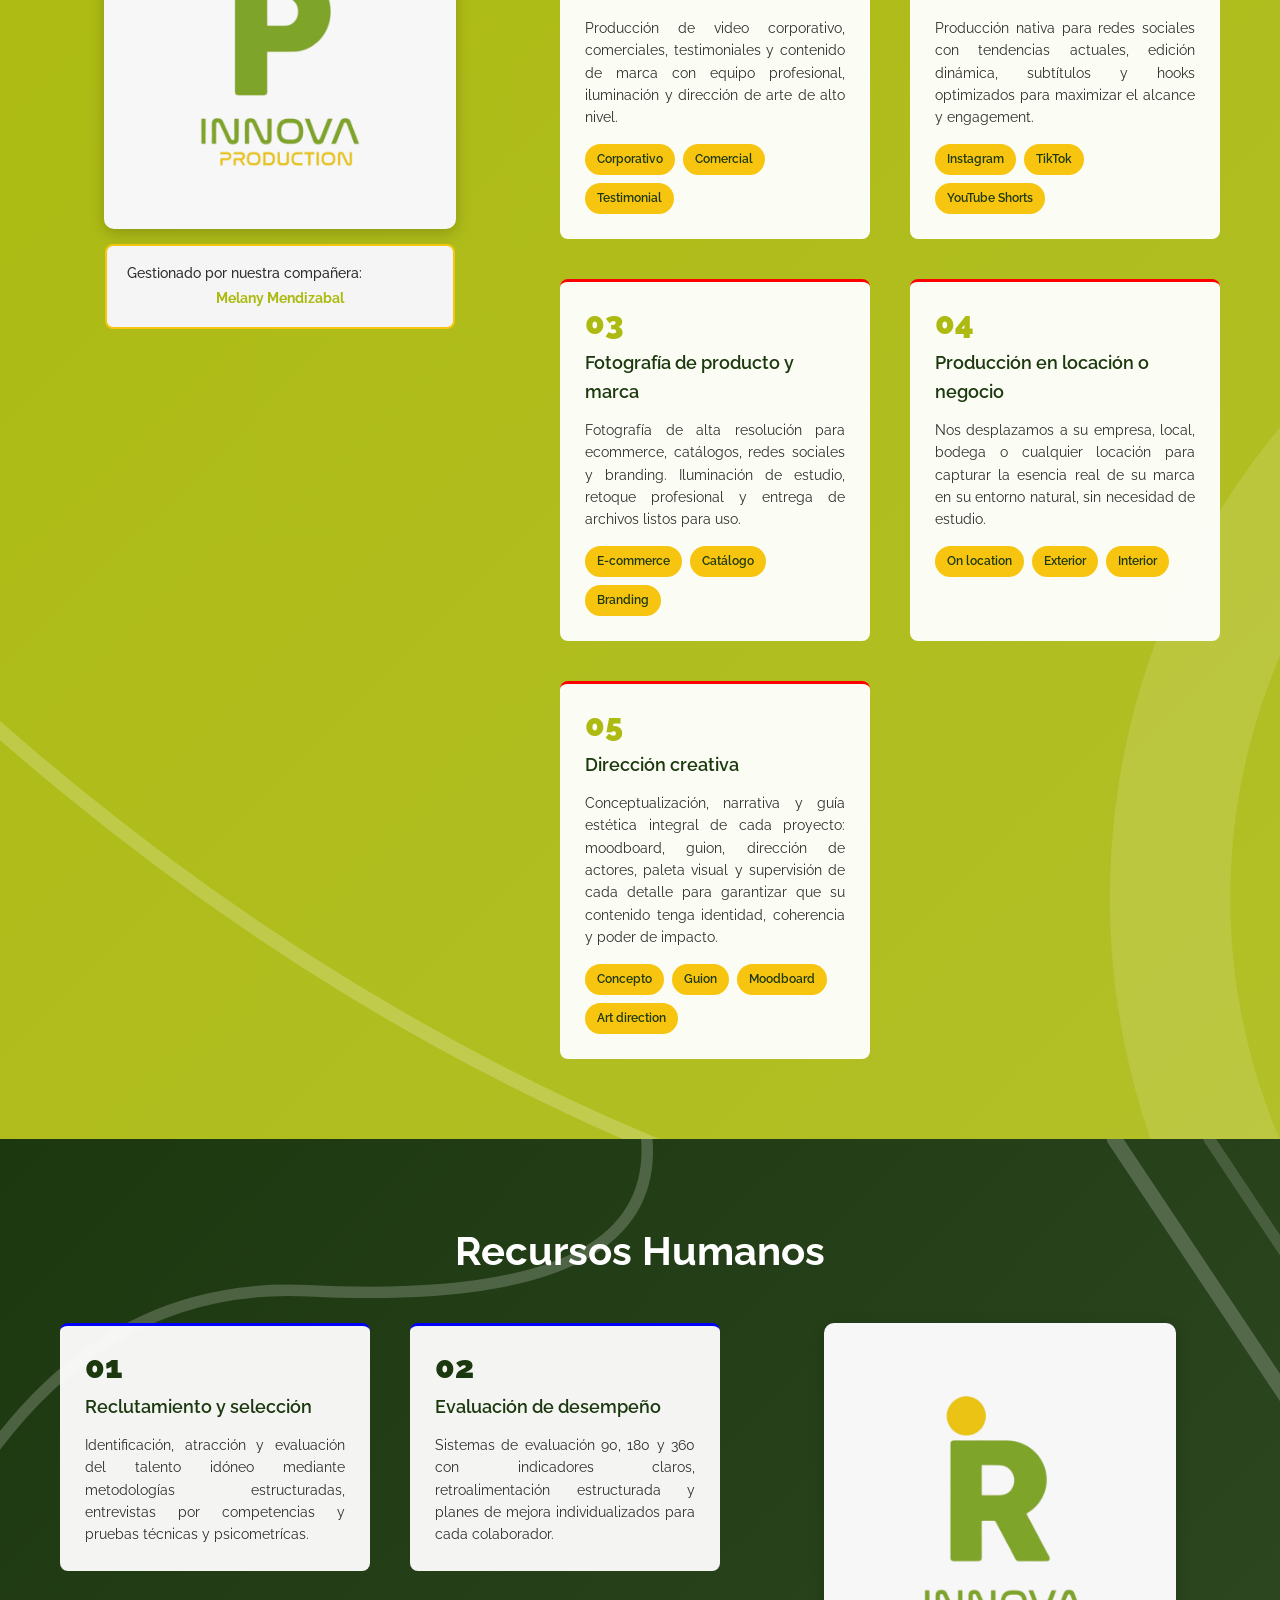
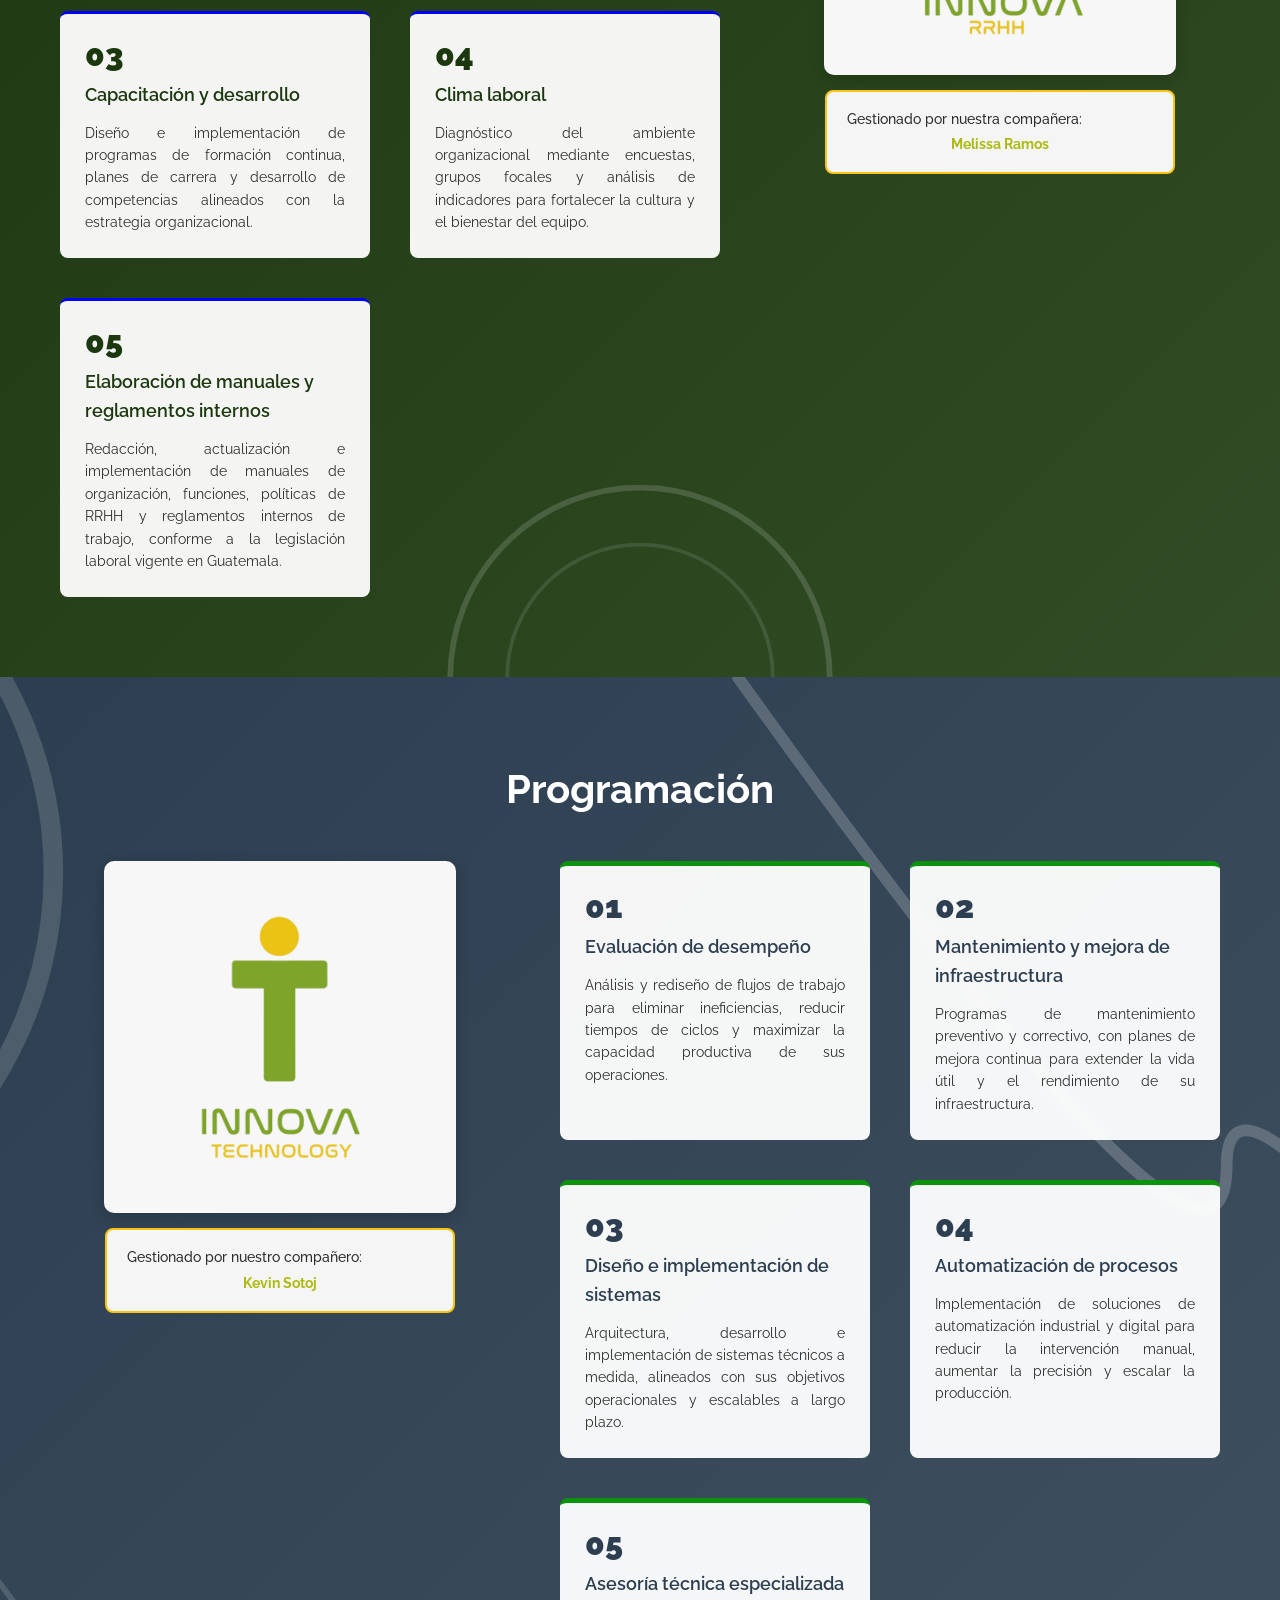
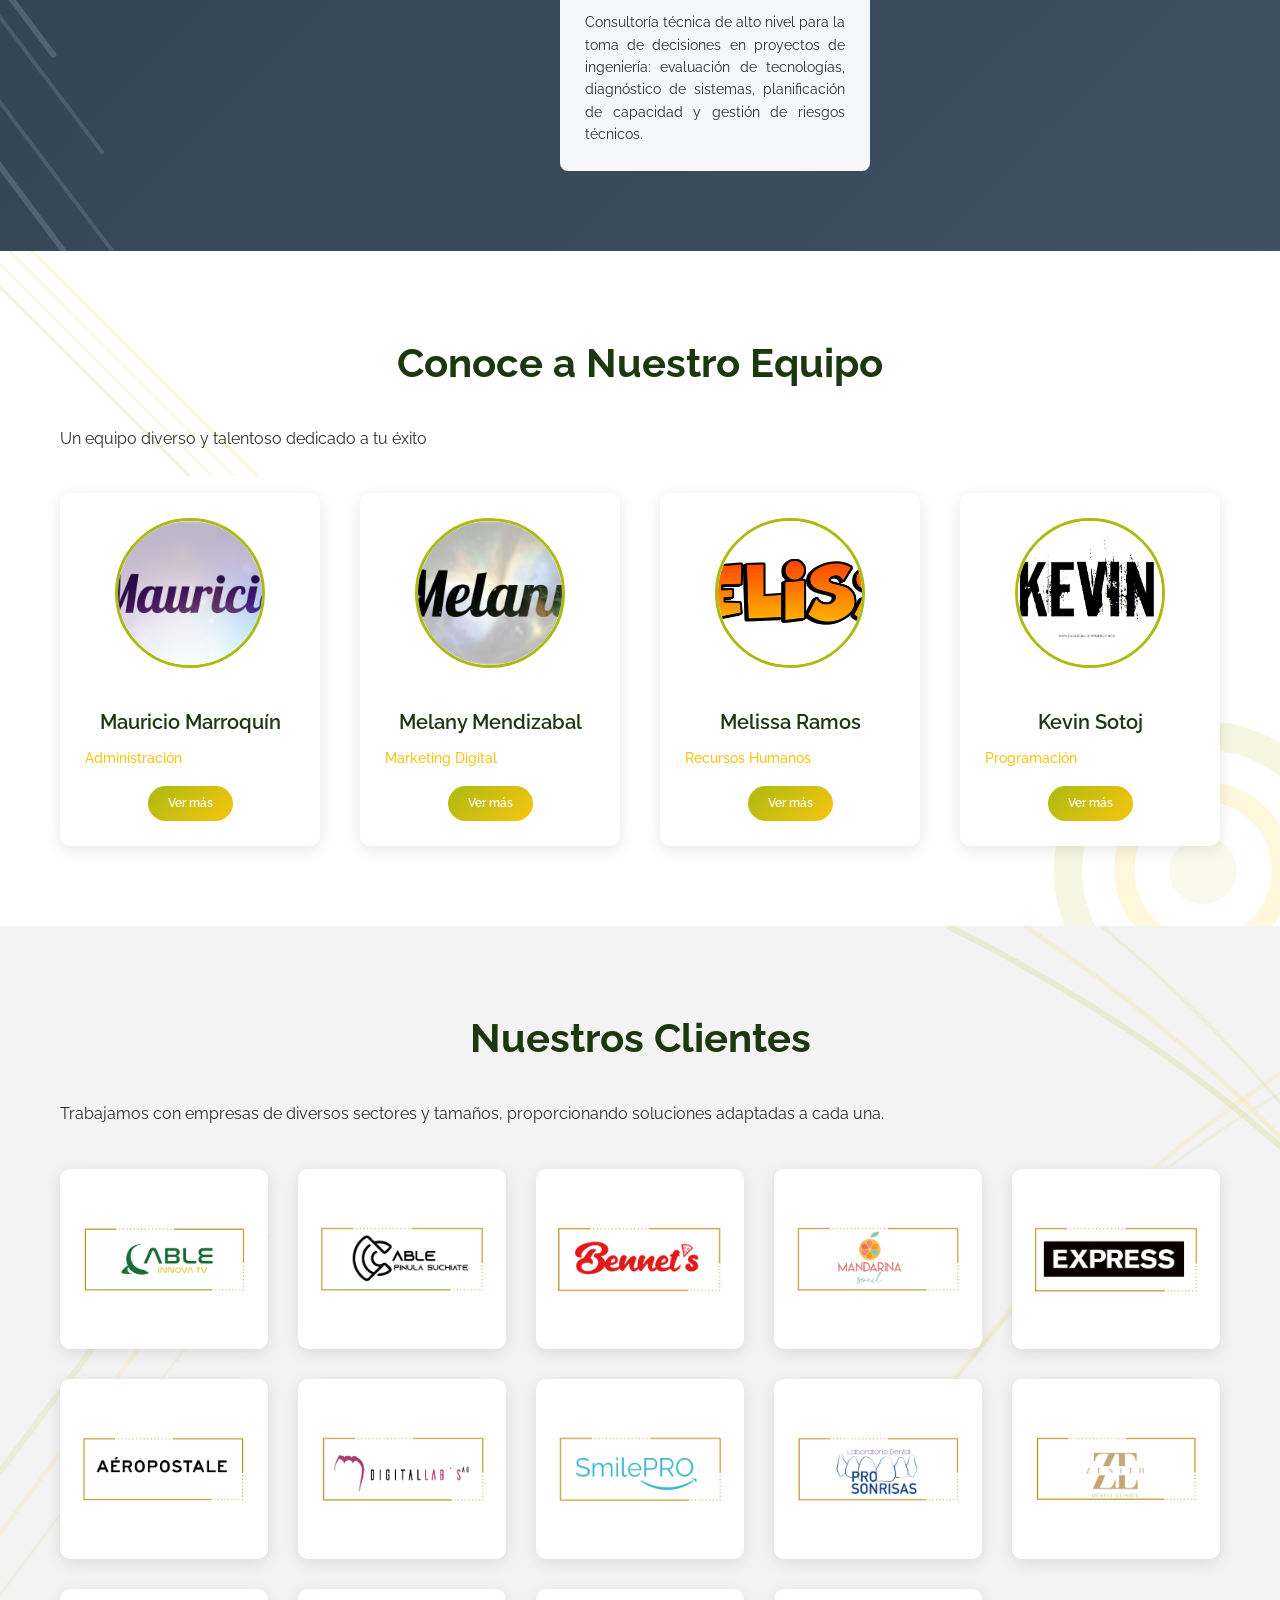
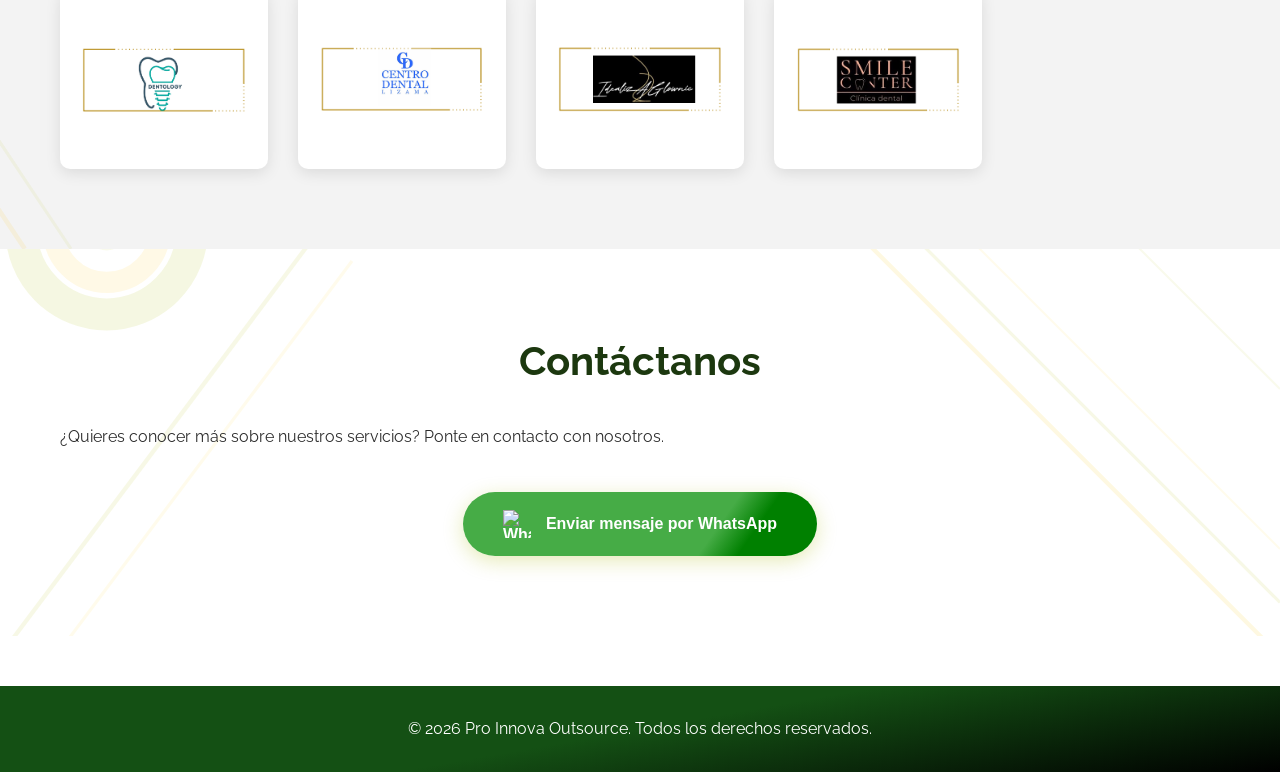
==== commit 75efb2e1: "v4" ====
--- a/index.html
+++ b/index.html
@@ -82,13 +82,11 @@
                         <p><i><b>¿Quiénes somos y qué hacemos?</b></i></p>
                         <p>Somos una empresa de outsourcing comprometida con impulsar el crecimiento de nuestros clientes,
                             brindando servicios integrales de administración, marketing, producción de contenido, recursos
-                            humanos y programación. Contamos con personal capacitado y profesional que gestiona cada área con
-                            dedicación, eficiencia y altos estándares de calidad, permitiendo que nuestros clientes se enfoquen
-                            en lo que mejor saben hacer.</p>
+                            humanos y programación. Contamos con personal capacitado y profesional que gestiona cada área con dedicación, eficiencia y altos estándares de calidad, permitiendo que nuestros clientes se enfoquenen en lo que mejor saben hacer.</p>
 
                         <p><i><b>¿Hacia dónde vamos?</b></i></p>
                         <p>Ser la empresa de outsourcing líder y de mayor confianza en la región, reconocida por transformar
-                            negocios a través de soluciones innovadoras, equipos altamente especializados y una cultura de
+                            negocios a través de soluciones innovadoras, equipos altamente specializados y una cultura de
                             mejora continua. Aspiramos a ser el socio estratégico que toda empresa necesita para crecer,
                             adaptarse y destacar en un mercado en constante evolución. </p>
 
@@ -173,25 +171,18 @@
             <div class="container admin-container">
                 <h2>Administración</h2> 
                 <div class="admin-content admin-content-wrapper">
-                    <div class="admin-image">
-                        <img src="assets/admin.jpeg" alt="Administración">
+                    <div class="admin-column">
+                        <div class="admin-image">
+                            <img src="assets/admin.jpeg" alt="Administración">
+                        </div>
+                        <a href="#Equipo" class="managed-by-card">
+                            <p>Gestionado por nuestro compañero:</p> 
+                            <p style="text-align: center;"><strong>Mauricio Marroquín</strong></p>
+                        </a>
                     </div>
                     
                     <div class="admin-services">
-                        <svg class="admin-lines" viewBox="0 0 600 800" preserveAspectRatio="none">
-                            <!-- Línea conectando 01 a 02 -->
-                            <path d="M 100 150 Q 250 150, 400 150 Q 450 150, 450 250" stroke="#F7C50F" stroke-width="3" fill="none"></path>
-                            <circle cx="450" cy="130" r="8" fill="#F7C50F"></circle>
-                            
-                            <!-- Línea conectando 02 a 04 -->
-                            <path d="M 450 350 Q 450 450, 450 550" stroke="#F7C50F" stroke-width="3" fill="none"></path>
-                            <circle cx="450" cy="550" r="8" fill="#F7C50F"></circle>
-                            
-                            <!-- Línea conectando 04 a 03 -->
-                            <path d="M 450 650 Q 250 650, 100 650" stroke="#F7C50F" stroke-width="3" fill="none"></path>
-                            <circle cx="100" cy="650" r="8" fill="#F7C50F"></circle>
-                        </svg>
-
+                       
                         <div class="admin-item admin-item-01">
                             <div class="admin-number">01</div> 
                             <h3>Gestión financiera y presupuestos</h3>
@@ -215,96 +206,516 @@
                             <h3>Elaboración de reportes gerenciales</h3>
                             <p>Informes ejecutivos claros, precisos y visuales que facilitan la toma de ediciones estratégicas en tiempo real.</p>
                         </div>
-                    </div>
+                    </div> 
+
                 </div>
             </div>
         </section>
 
         <!-- SECCION MARKETING DIGITAL -->
-        <section id="marketing-digital" class="section">
-            <div class="container">
+        <section id="marketing-digital" class="section marketing-section">
+            <svg class="marketing-decoration" viewBox="0 0 1200 600" preserveAspectRatio="xMidYMid slice">
+                <!-- Líneas circulares decorativas izquierda -->
+                <circle cx="200" cy="450" r="200" fill="none" stroke="rgba(255, 255, 255, 0.15)" stroke-width="20"></circle>
+                <circle cx="225" cy="450" r="120" fill="none" stroke="rgba(255, 255, 255, 0.1)" stroke-width="15"></circle>
+                <circle cx="240" cy="450" r="50" fill="none" stroke="rgba(255, 255, 255, 0.15)" stroke-width="10"></circle>
+                
+                <!-- Líneas circulares decorativas derecha -->
+                <circle cx="1050" cy="300" r="220" fill="none" stroke="rgba(255, 255, 255, 0.12)" stroke-width="20"></circle>
+                <circle cx="1050" cy="300" r="160" fill="none" stroke="rgba(255, 255, 255, 0.1)" stroke-width="15"></circle>
+                
+                <!-- Línea Bézier decorativa -->
+                <path d="M 100 150 Q 400 200, 700 100 T 1200 250" stroke="rgba(255, 255, 255, 0.25)" stroke-width="4" fill="none" stroke-linecap="round"></path>
+                <path d="M 250 300 Q 550 350, 850 250 T 1200 600" stroke="rgba(255, 255, 255, 0.25)" stroke-width="4" fill="none" stroke-linecap="round"></path>
+            </svg>
+            <div class="container marketing-container">
                 <h2>Marketing Digital</h2>
-                <p>Estrategias de marketing digital para aumentar tu presencia en línea.</p>
-            </div>
-
+                <div class="marketing-content marketing-content-wrapper">
+                    <div class="marketing-services">
+                        <div class="marketing-item marketing-item-01">
+                            <div class="marketing-number">01</div>
+                            <h3>Estrategia de marketing digital</h3>
+                            <p>Planificación estratégica de presencia digital: análisis de competencia, definición de audiencia, funnel de conversión y hoja de ruta de crecimiento para su marca.</p>
+                            <div class="keywords">
+                                <span class="keyword">Auditoría digital</span>
+                                <span class="keyword">Funnel</span>
+                                <span class="keyword">KPIs</span>
+                            </div>
+                        </div>
+
+                        <div class="marketing-item marketing-item-02">
+                            <div class="marketing-number">02</div>
+                            <h3>Gestión de redes sociales</h3>
+                            <p>Community management, calendarios editoriales, creación de contenido, copywriting y análisis de métricas para construir comunidades activas y leales.</p>
+                            <div class="keywords">
+                                <span class="keyword">Instagram</span>
+                                <span class="keyword">TikTok</span>
+                                <span class="keyword">Facebook</span>
+                                <span class="keyword">Linkedin</span>
+                            </div>
+                        </div>
+
+                        <div class="marketing-item marketing-item-03">
+                            <div class="marketing-number">03</div>
+                            <h3>Diseño gráfico y branding</h3>
+                            <p>Identidad visual completa: logo, paleta de colores, tipografía, manual de marca, piezas publicitarias y sistemas de diseño coherentes para todos los canales.</p>
+                            <div class="keywords">
+                                <span class="keyword">Logo</span>
+                                <span class="keyword">Manual de marca</span>
+                                <span class="keyword">Piezas digitales</span>
+                            </div>
+                        </div>
+
+                        <div class="marketing-item marketing-item-04">
+                            <div class="marketing-number">04</div>
+                            <h3>Publicidad digital de pago</h3>
+                            <p>Gestión de campañas pagadas con segmentación avanzada, optimización de presupuesto, A/B testing y reportes detallados de rendimiento y retorno de inversiones.</p>
+                            <div class="keywords">
+                                <span class="keyword">Meta Ads</span>
+                                <span class="keyword">Google Ads</span>
+                                <span class="keyword">A/B Testing</span>
+                            </div>
+                        </div>
+
+                        <div class="marketing-item marketing-item-05">
+                            <div class="marketing-number">05</div>
+                            <h3>Investigación de mercado</h3>
+                            <p>Análisis de tendencias, benchmarking competitivo, estudios de buyer persona y mapeo del customer journey para tomar decisiones de marketing basadas en datos reales.</p>
+                            <div class="keywords">
+                                <span class="keyword">Benchmarking</span>
+                                <span class="keyword">Buyer persona</span>
+                                <span class="keyword">Tendencias</span>
+                            </div>
+                        </div>
+
+                        <div class="marketing-item marketing-item-06">
+                            <div class="marketing-number">06</div>
+                            <h3>Desarrollo de campañas comerciales</h3>
+                            <p>Conceptualización y ejecución de campañas 360 con narrativa creativa, piezas para todos los canales, cronograma de lanzamiento y medición de resultados en tiempo real.</p>
+                            <div class="keywords">
+                                <span class="keyword">Concepto creativo</span>
+                                <span class="keyword">360</span>
+                                <span class="keyword">Lanzamiento</span>
+                            </div>
+                        </div>
+                    </div>
+
+                    <div class="marketing-column">
+                        <div class="marketing-image">
+                            <img src="assets/creativo.jpeg" alt="Marketing Digital">
+                        </div>
+                        <a href="#Equipo" class="managed-by-card">
+                            <p>Gestionado por nuestra compañera:</p>
+                            <p style="text-align: center;"><strong>Melany Mendizabal</strong></p>
+                        </a>
+                    </div>
+                </div>
+            </div>
         </section>
 
         <!-- SECCION CREACION Y PRODUCCION DE CONTENIDO -->
-        <section id="creacion-produccion" class="section">
-            <div class="container">
+        <section id="creacion-produccion" class="section production-section">
+            <svg class="production-decoration" viewBox="0 0 1200 600" preserveAspectRatio="xMidYMid slice"> 
+
+                <!-- Líneas circulares decorativas derecha -->
+                <circle cx="1100" cy="500" r="280" fill="none" stroke="rgba(255, 255, 255, 0.12)" stroke-width="50"></circle>
+                <circle cx="1050" cy="500" r="160" fill="none" stroke="rgba(255, 255, 255, 0.1)" stroke-width="35"></circle>
+                
+                <!-- Líneas diagonales de arriba a la izquierda -->
+                <line x1="500" y1="0" x2="150" y2="100" stroke="rgba(255, 255, 255, 0.2)" stroke-width="8" stroke-linecap="round"></line>
+                <line x1="425" y1="0" x2="50" y2="120" stroke="rgba(255, 255, 255, 0.15)" stroke-width="6" stroke-linecap="round"></line>
+                
+                <!-- Línea Bézier del lado izquierdo hacia abajo -->
+                <path d="M 0  0 Q 250 450, 600 600 T 1200 600" stroke="rgba(255, 255, 255, 0.2)" stroke-width="6" fill="none" stroke-linecap="round"></path>
+            </svg>
+            <div class="container production-container">
                 <h2>Creación y Producción de Contenido</h2>
-                <p>Contenido creativo y de alta calidad para destacar tu marca.</p>
-            </div>
-
+                <div class="production-content production-content-wrapper">
+                    <div class="production-column">
+                        <div class="production-image">
+                            <img src="assets/production.jpeg" alt="Creación y Producción">
+                        </div>
+                        <a href="#Equipo" class="managed-by-card">
+                            <p>Gestionado por nuestra compañera:</p>
+                            <p style="text-align: center;"><strong>Melany Mendizabal</strong></p>
+                        </a>
+                    </div>
+
+                    <div class="production-services">
+                        <div class="production-item production-item-01">
+                            <div class="production-number">01</div>
+                            <h3>Grabación de video profesional</h3>
+                            <p>Producción de video corporativo, comerciales, testimoniales y contenido de marca con equipo profesional, iluminación y dirección de arte de alto nivel.</p>
+                            <div class="keywords">
+                                <span class="keyword">Corporativo</span>
+                                <span class="keyword">Comercial</span>
+                                <span class="keyword">Testimonial</span>
+                            </div>
+                        </div>
+
+                        <div class="production-item production-item-02">
+                            <div class="production-number">02</div>
+                            <h3>Reels, TikTok y contenido corto</h3>
+                            <p>Producción nativa para redes sociales con tendencias actuales, edición dinámica, subtítulos y hooks optimizados para maximizar el alcance y engagement.</p>
+                            <div class="keywords">
+                                <span class="keyword">Instagram</span>
+                                <span class="keyword">TikTok</span>
+                                <span class="keyword">YouTube Shorts</span>
+                            </div>
+                        </div>
+
+                        <div class="production-item production-item-03">
+                            <div class="production-number">03</div>
+                            <h3>Fotografía de producto y marca</h3>
+                            <p>Fotografía de alta resolución para ecommerce, catálogos, redes sociales y branding. Iluminación de estudio, retoque profesional y entrega de archivos listos para uso.</p>
+                            <div class="keywords">
+                                <span class="keyword">E-commerce</span>
+                                <span class="keyword">Catálogo</span>
+                                <span class="keyword">Branding</span>
+                            </div>
+                        </div>
+
+                        <div class="production-item production-item-04">
+                            <div class="production-number">04</div>
+                            <h3>Producción en locación o negocio</h3>
+                            <p>Nos desplazamos a su empresa, local, bodega o cualquier locación para capturar la esencia real de su marca en su entorno natural, sin necesidad de estudio.</p>
+                            <div class="keywords">
+                                <span class="keyword">On location</span>
+                                <span class="keyword">Exterior</span>
+                                <span class="keyword">Interior</span>
+                            </div>
+                        </div>
+
+                        <div class="production-item production-item-05">
+                            <div class="production-number">05</div>
+                            <h3>Dirección creativa</h3>
+                            <p>Conceptualización, narrativa y guía estética integral de cada proyecto: moodboard, guion, dirección de actores, paleta visual y supervisión de cada detalle para garantizar que su contenido tenga identidad, coherencia y poder de impacto.</p>
+                            <div class="keywords">
+                                <span class="keyword">Concepto</span>
+                                <span class="keyword">Guion</span>
+                                <span class="keyword">Moodboard</span>
+                                <span class="keyword">Art direction</span>
+                            </div>
+                        </div>
+                    </div>
+                </div>
+            </div>
         </section>
 
 
         <!-- SECCION RECURSOS HUMANOS -->
-        <section id="recursos-humanos" class="section">
-            <div class="container">
+        <section id="recursos-humanos" class="section rrhh-section">
+            <svg class="rrhh-decoration" viewBox="0 0 1200 600" preserveAspectRatio="xMidYMid slice">
+                <!-- Líneas diagonales de arriba hacia la mitad del lado derecho -->
+                <line x1="850" y1="0" x2="1050" y2="300" stroke="rgba(255, 255, 255, 0.2)" stroke-width="8" stroke-linecap="round"></line>
+                <line x1="900" y1="0" x2="1100" y2="300" stroke="rgba(255, 255, 255, 0.15)" stroke-width="6" stroke-linecap="round"></line>
+                
+                <!-- Círculos delgados en la parte de abajo -->
+                <circle cx="600" cy="600" r="100" fill="none" stroke="rgba(255, 255, 255, 0.15)" stroke-width="3"></circle>
+                <circle cx="600" cy="600" r="70" fill="none" stroke="rgba(255, 255, 255, 0.1)" stroke-width="2"></circle>
+                
+                <!-- Línea Bézier de la parte del lado izquierdo a la parte de arriba -->
+                <path d="M 160 450 Q 220 70, 425 80 T  600 -20" stroke="rgba(255, 255, 255, 0.2)" stroke-width="6" fill="none" stroke-linecap="round"></path>
+            </svg>
+            <div class="container rrhh-container">
                 <h2>Recursos Humanos</h2>
-                <p>Gestión integral de recursos humanos para potenciar tu equipo.</p>
+                <div class="rrhh-content rrhh-content-wrapper">
+                    <div class="rrhh-services">
+                        <div class="rrhh-item rrhh-item-01">
+                            <div class="rrhh-number">01</div>
+                            <h3>Reclutamiento y selección</h3>
+                            <p>Identificación, atracción y evaluación del talento idóneo mediante metodologías estructuradas, entrevistas por competencias y pruebas técnicas y psicometrícas.</p>
+                        </div>
+
+                        <div class="rrhh-item rrhh-item-02">
+                            <div class="rrhh-number">02</div>
+                            <h3>Evaluación de desempeño</h3>
+                            <p>Sistemas de evaluación 90, 180 y 360 con indicadores claros, retroalimentación estructurada y planes de mejora individualizados para cada colaborador.</p>
+                        </div>
+
+                        <div class="rrhh-item rrhh-item-03">
+                            <div class="rrhh-number">03</div>
+                            <h3>Capacitación y desarrollo</h3>
+                            <p>Diseño e implementación de programas de formación continua, planes de carrera y desarrollo de competencias alineados con la estrategia organizacional.</p>
+                        </div>
+
+                        <div class="rrhh-item rrhh-item-04">
+                            <div class="rrhh-number">04</div>
+                            <h3>Clima laboral</h3>
+                            <p>Diagnóstico del ambiente organizacional mediante encuestas, grupos focales y análisis de indicadores para fortalecer la cultura y el bienestar del equipo.</p>
+                        </div>
+
+                        <div class="rrhh-item rrhh-item-05">
+                            <div class="rrhh-number">05</div>
+                            <h3>Elaboración de manuales y reglamentos internos</h3>
+                            <p>Redacción, actualización e implementación de manuales de organización, funciones, políticas de RRHH y reglamentos internos de trabajo, conforme a la legislación laboral vigente en Guatemala.</p>
+                        </div>
+                    </div>
+
+                    <div class="rrhh-column">
+                        <div class="rrhh-image">
+                            <img src="assets/rrhh.jpeg" alt="Recursos Humanos">
+                        </div>
+                        <a href="#Equipo" class="managed-by-card">
+                            <p>Gestionado por nuestra compañera:</p>
+                            <p style="text-align: center;"><strong>Melissa Ramos</strong></p>
+                        </a>
+                    </div>
+                </div>
             </div>
         </section>
 
             <!-- SECCION PROGRAMACION -->
-        <section id="programacion" class="section">
-            <div class="container">
+        <section id="programacion" class="section programming-section">
+            <svg class="programming-decoration" viewBox="0 0 1200 600" preserveAspectRatio="xMidYMid slice">
+                <!-- Líneas circulares decorativas izquierda -->
+                <circle cx="100" cy="100" r="200" fill="none" stroke="rgba(255, 255, 255, 0.15)" stroke-width="10"></circle>
+                <circle cx="150" cy="100" r="120" fill="none" stroke="rgba(255, 255, 255, 0.1)" stroke-width="5"></circle> 
+
+                <path d="M 650 0 Q 900 350, 900 250 T 1200 600" stroke="rgba(255, 255, 255, 0.2)" stroke-width="6" fill="none" stroke-linecap="round"></path>
+                
+                <!-- Líneas diagonales delgadas del lado izquierdo hacia abajo -->
+                <line x1="0" y1="100" x2="300" y2="500" stroke="rgba(255, 255, 255, 0.15)" stroke-width="3" stroke-linecap="round"></line>
+                <line x1="0" y1="120" x2="325" y2="550" stroke="rgba(255, 255, 255, 0.12)" stroke-width="2" stroke-linecap="round"></line>
+                <line x1="20" y1="220" x2="320" y2="620" stroke="rgba(255, 255, 255, 0.15)" stroke-width="3" stroke-linecap="round"></line>
+                <line x1="20" y1="190" x2="345" y2="620" stroke="rgba(255, 255, 255, 0.12)" stroke-width="2" stroke-linecap="round"></line>
+            </svg>
+            <div class="container programming-container">
                 <h2>Programación</h2>
-                <p>Desarrollo de software a medida para optimizar tus procesos.</p>
+                <div class="programming-content programming-content-wrapper">
+                    <div class="programming-column">
+                        <div class="programming-image">
+                            <img src="assets/technology.jpeg" alt="Programación">
+                        </div>
+                        <a href="#Equipo" class="managed-by-card">
+                            <p>Gestionado por nuestro compañero:</p>
+                            <p style="text-align: center;"><strong>Kevin Sotoj</strong></p>
+                        </a>
+                    </div>
+
+                    <div class="programming-services">
+                        <div class="programming-item programming-item-01">
+                            <div class="programming-number">01</div>
+                            <h3>Evaluación de desempeño</h3>
+                            <p>Análisis y rediseño de flujos de trabajo para eliminar ineficiencias, reducir tiempos de ciclos y maximizar la capacidad productiva de sus operaciones.</p>
+                        </div>
+
+                        <div class="programming-item programming-item-02">
+                            <div class="programming-number">02</div>
+                            <h3>Mantenimiento y mejora de infraestructura</h3>
+                            <p>Programas de mantenimiento preventivo y correctivo, con planes de mejora continua para extender la vida útil y el rendimiento de su infraestructura.</p>
+                        </div>
+
+                        <div class="programming-item programming-item-03">
+                            <div class="programming-number">03</div>
+                            <h3>Diseño e implementación de sistemas</h3>
+                            <p>Arquitectura, desarrollo e implementación de sistemas técnicos a medida, alineados con sus objetivos operacionales y escalables a largo plazo.</p>
+                        </div>
+
+                        <div class="programming-item programming-item-04">
+                            <div class="programming-number">04</div>
+                            <h3>Automatización de procesos</h3>
+                            <p>Implementación de soluciones de automatización industrial y digital para reducir la intervención manual, aumentar la precisión y escalar la producción.</p>
+                        </div>
+
+                        <div class="programming-item programming-item-05">
+                            <div class="programming-number">05</div>
+                            <h3>Asesoría técnica especializada</h3>
+                            <p>Consultoría técnica de alto nivel para la toma de decisiones en proyectos de ingeniería: evaluación de tecnologías, diagnóstico de sistemas, planificación de capacidad y gestión de riesgos técnicos.</p>
+                        </div>
+                    </div>
+                </div>
             </div>
         </section>
 
         <!-- SECCIÓN EQUIPO -->
         <section id="Equipo" class="section">
+            <svg class="team-decoration" viewBox="0 0 1200 600" preserveAspectRatio="xMidYMid slice">
+                <!-- Líneas diagonales en la esquina superior izquierda -->
+                <line x1="0" y1="0" x2="200" y2="200" stroke="rgba(172, 186, 17, 0.15)" stroke-width="3"></line>
+                <line x1="20" y1="0" x2="220" y2="200" stroke="rgba(247, 197, 15, 0.12)" stroke-width="2"></line>
+                <line x1="40" y1="0" x2="240" y2="200" stroke="rgba(172, 186, 17, 0.1)" stroke-width="2"></line>
+                <line x1="60" y1="0" x2="260" y2="200" stroke="rgba(247, 197, 15, 0.15)" stroke-width="3"></line>
+                
+                <!-- Círculos decorativos en esquina inferior derecha -->
+                <circle cx="1100" cy="550" r="120" fill="none" stroke="rgba(172, 186, 17, 0.12)" stroke-width="25"></circle>
+                <circle cx="1100" cy="550" r="70" fill="none" stroke="rgba(247, 197, 15, 0.15)" stroke-width="18"></circle>
+                <circle cx="1100" cy="550" r="30" fill="rgba(172, 186, 17, 0.08)"></circle>
+            </svg>
             <div class="container">
                 <h2>Conoce a Nuestro Equipo</h2>
                 <p>Un equipo diverso y talentoso dedicado a tu éxito</p>
                 <div class="team-grid">
-                    <div class="team-member">
-                        <img src="assets/team1.jpg" alt="Miembro del equipo 1">
-                        <h3>Juan Pérez</h3>
-                        <p>CEO & Fundador</p>
-                    </div>
-                    <div class="team-member">
-                        <img src="assets/team2.jpg" alt="Miembro del equipo 2">
-                        <h3>Ana Gómez</h3>
-                        <p>Directora de Operaciones</p>
-                    </div>
-                    <div class="team-member">
-                        <img src="assets/team3.jpg" alt="Miembro del equipo 3">
-                        <h3>Carlos Rodríguez</h3>
-                        <p>Jefe de Desarrollo</p>
-                    </div>
-                </div>
-            </div>
+                    <div class="team-member team-card" data-team="mauricio">
+                        <img src="assets/team1.jpg" alt="Mauricio Marroquín">
+                        <h3>Mauricio Marroquín</h3>
+                        <p>Administración</p>
+                        <span class="view-more">Ver más</span>
+                    </div>
+                    <div class="team-member team-card" data-team="melany">
+                        <img src="assets/team2.jpg" alt="Melany Mendizabal">
+                        <h3>Melany Mendizabal</h3>
+                        <p>Marketing Digital</p>
+                        <span class="view-more">Ver más</span>
+                    </div>
+                    <div class="team-member team-card" data-team="melissa">
+                        <img src="assets/team3.png" alt="Melissa Ramos">
+                        <h3>Melissa Ramos</h3>
+                        <p>Recursos Humanos</p>
+                        <span class="view-more">Ver más</span>
+                    </div>
+                    <div class="team-member team-card" data-team="kevin">
+                        <img src="assets/team4.jpg" alt="Kevin Sotoj">
+                        <h3>Kevin Sotoj</h3>
+                        <p>Programación</p>
+                        <span class="view-more">Ver más</span>
+                    </div>
+                </div>
+            </div>
+        </section>
+
+        <!-- MODALES -->
+        <div id="mauricio-modal" class="modal">
+            <div class="modal-content">
+                <span class="close">&times;</span>
+                <img src="assets/team1.jpg" alt="Mauricio Marroquín" class="modal-image">
+                <h2>Mauricio Marroquín</h2>
+                <p class="modal-role">Administración</p>
+                <p class="modal-bio">Más de 15 años de experiencia en el sector financiero, administrativo y operativo en Guatemala. Nuestro fundador cuenta con una sólida trayectoria en banca, operaciones, administración y finanzas, habiendo liderado equipos y procesos en instituciones de alto impacto a nivel nacional. Licenciado, Gerencia de Negocios y Servicios, con una sólida formación y experiencia en estrategias de ventas. Posee habilidades destacadas en la gestión de procesos de riesgos, así como un profundo conocimiento en finanzas. Su enfoque está en impulsar el crecimiento empresarial a través de la innovación. Esa experiencia es la base con la que hoy ofrecemos soluciones empresariales de alta calidad a nuestros clientes. </p>
+            </div>
+        </div>
+
+        <div id="melany-modal" class="modal">
+            <div class="modal-content">
+                <span class="close">&times;</span>
+                <img src="assets/team2.jpg" alt="Melany Mendizabal" class="modal-image">
+                <h2>Melany Mendizabal</h2>
+                <p class="modal-role">Marketing Digital</p>
+                <p class="modal-bio">Especialista en Marketing Digital , planificación estratégica, creación de contenido, diseño gráfico y desarrollo de estrategias creativas enfocadas en posicionamiento y comunicación de marca. Con más de 8 años de experiencia, combina creatividad, análisis y visión estratégica para desarrollar campañas y contenidos que generan impacto, fortalecen la identidad de marca y crean una conexión efectiva con el grupo objetivo (G.O.).</p>
+            </div>
+        </div>
+
+        <div id="melissa-modal" class="modal">
+            <div class="modal-content">
+                <span class="close">&times;</span>
+                <img src="assets/team3.png" alt="Melissa Ramos" class="modal-image">
+                <h2>Melissa Ramos</h2>
+                <p class="modal-role">Recursos Humanos</p>
+                <p class="modal-bio">Asistente en talento humano, apoyo operativo y administrativo fundamental para que el área de Talento Humano funcione correctamente. Con una actitud proactiva y una habilidad innata para resolver problemas, Melissa se asegura de que cada proceso sea llevado a cabo con eficiencia y precisión. Su capacidad para comunicarse efectivamente con diferentes departamentos la convierte en un enlace crucial dentro de la organización. Además, su dedicación al desarrollo y bienestar de los empleados refleja su compromiso con la creación de un ambiente laboral positivo y productivo.</p>
+            </div>
+        </div>
+
+        <div id="kevin-modal" class="modal">
+            <div class="modal-content">
+                <span class="close">&times;</span>
+                <img src="assets/team4.jpg" alt="Kevin Sotoj" class="modal-image">
+                <h2>Kevin Sotoj</h2>
+                <p class="modal-role">Programación</p>
+                <p class="modal-bio">Especialista en tecnología, con una vasta experiencia tanto en el ámbito educativo como en el laboral, centrada en el rendimiento tecnológico. Kevin ha trabajado en proyectos innovadores que buscan integrar la tecnología de manera efectiva en diferentes entornos. Su enfoque está en la creación de soluciones sostenibles y accesibles que mejoren la eficiencia y la productividad. Además, es un apasionado defensor de la educación tecnológica, creyendo firmemente que el conocimiento en esta área es clave para el desarrollo y el progreso. Ha impartido talleres y conferencias, compartiendo sus conocimientos y experiencias con estudiantes y profesionales por igual , inspirándolos a explorar el potencial de la tecnología en sus propias vidas y carreras.</p>
+            </div>
+        </div>
 
             <!-- SECCIÓN CLIENTES -->
             <section id="clientes" class="section">
+                <svg class="clients-decoration" viewBox="0 0 1200 600" preserveAspectRatio="xMidYMid slice">
+                    <!-- Líneas diagonales en esquina superior izquierda -->
+                    <line x1="0" y1="600" x2="300" y2="200" stroke="rgba(172, 186, 17, 0.12)" stroke-width="4"></line>
+                    <line x1="30" y1="600" x2="330" y2="200" stroke="rgba(247, 197, 15, 0.1)" stroke-width="3"></line>
+                    <line x1="60" y1="600" x2="360" y2="200" stroke="rgba(172, 186, 17, 0.08)" stroke-width="2"></line>
+                    
+                    <!-- Curva Bézier en esquina inferior derecha -->
+                    <path d="M 800 0 Q 1100 150 1200 400" stroke="rgba(172, 186, 17, 0.15)" stroke-width="4" fill="none"></path>
+                    <path d="M 850 0 Q 1120 180 1200 450" stroke="rgba(247, 197, 15, 0.12)" stroke-width="3" fill="none"></path>
+                    <path d="M 900 0 Q 1140 200 1200 500" stroke="rgba(172, 186, 17, 0.1)" stroke-width="2" fill="none"></path>
+                    
+                    <!-- Línea diagonal en esquina inferior izquierda -->
+                    <line x1="0" y1="300" x2="200" y2="600" stroke="rgba(247, 197, 15, 0.1)" stroke-width="3"></line>
+                    <line x1="30" y1="300" x2="230" y2="600" stroke="rgba(172, 186, 17, 0.08)" stroke-width="2"></line>
+                    
+                    <!-- Curva Bézier en esquina superior derecha -->
+                    <path d="M 1200 0 Q 950 100 800 300" stroke="rgba(247, 197, 15, 0.1)" stroke-width="3" fill="none"></path>
+                    <path d="M 1200 30 Q 930 110 780 330" stroke="rgba(172, 186, 17, 0.08)" stroke-width="2" fill="none"></path>
+                </svg>
                 <div class="container">
                     <h2>Nuestros Clientes</h2>
                     <p>Trabajamos con empresas de diversos sectores y tamaños, proporcionando soluciones adaptadas a
                         cada una.</p>
                     <div class="clients-grid">
-                        <div class="client-card">Empresa 1</div>
-                        <div class="client-card">Empresa 2</div>
-                        <div class="client-card">Empresa 3</div>
-                        <div class="client-card">Empresa 4</div>
+                        <div class="client-card">
+                            <img src="assets/clients/1.png" alt="Cliente 1">
+                        </div>
+                        <div class="client-card">
+                            <img src="assets/clients/2.png" alt="Cliente 2">
+                        </div>
+                        <div class="client-card">
+                            <img src="assets/clients/3.png" alt="Cliente 3">
+                        </div>
+                        <div class="client-card">
+                            <img src="assets/clients/4.png" alt="Cliente 4">
+                        </div>
+                        <div class="client-card">
+                            <img src="assets/clients/5.png" alt="Cliente 5">
+                        </div>
+                        <div class="client-card">
+                            <img src="assets/clients/6.png" alt="Cliente 6">
+                        </div>
+                        <div class="client-card">
+                            <img src="assets/clients/7.png" alt="Cliente 7">
+                        </div>
+                        <div class="client-card">
+                            <img src="assets/clients/8.png" alt="Cliente 8">
+                        </div>
+                        <div class="client-card">
+                            <img src="assets/clients/9.png" alt="Cliente 9">
+                        </div>
+                        <div class="client-card">
+                            <img src="assets/clients/10.png" alt="Cliente 10">
+                        </div>
+                        <div class="client-card">
+                            <img src="assets/clients/11.png" alt="Cliente 11">
+                        </div>
+                        <div class="client-card">
+                            <img src="assets/clients/12.png" alt="Cliente 12">
+                        </div>
+                        <div class="client-card">
+                            <img src="assets/clients/13.png" alt="Cliente 13">
+                        </div>
+                        <div class="client-card">
+                            <img src="assets/clients/14.png" alt="Cliente 14">
+                        </div>
                     </div>
                 </div>
             </section>
 
             <!-- SECCIÓN CONTACTO -->
             <section id="contactanos" class="section">
-                <div class="container">
+                <svg class="contact-decoration" viewBox="0 0 1200 600" preserveAspectRatio="xMidYMid slice">
+                    <!-- Circulos decorativos en esquina superior izquierda -->
+                    <circle cx="100" cy="100" r="80" fill="none" stroke="rgba(172, 186, 17, 0.12)" stroke-width="30"></circle>
+                    <circle cx="100" cy="100" r="50" fill="none" stroke="rgba(247, 197, 15, 0.1)" stroke-width="20"></circle>
+                    <circle cx="100" cy="100" r="20" fill="rgba(172, 186, 17, 0.08)"></circle>
+                    
+                    <!-- Lineas diagonales en esquina inferior derecha -->
+                    <line x1="800" y1="100" x2="1200" y2="500" stroke="rgba(247, 197, 15, 0.12)" stroke-width="4"></line>
+                    <line x1="850" y1="100" x2="1200" y2="450" stroke="rgba(172, 186, 17, 0.1)" stroke-width="3"></line>
+                    <line x1="900" y1="100" x2="1200" y2="400" stroke="rgba(247, 197, 15, 0.08)" stroke-width="2"></line>
+                    
+                    <!-- Curva Bezier en esquina inferior izquierda -->
+                    <path d="M 0 500 Q 150 300 300 100" stroke="rgba(172, 186, 17, 0.1)" stroke-width="4" fill="none"></path>
+                    <path d="M 30 530 Q 180 330 330 130" stroke="rgba(247, 197, 15, 0.08)" stroke-width="3" fill="none"></path>
+                    
+                    <!-- Linea diagonal en esquina superior derecha -->
+                    <line x1="1000" y1="50" x2="1200" y2="250" stroke="rgba(172, 186, 17, 0.08)" stroke-width="2"></line>
+                </svg>
+                <div class="container contact-container">
                     <h2>Contáctanos</h2>
                     <p>¿Quieres conocer más sobre nuestros servicios? Ponte en contacto con nosotros.</p>
-                    <form class="contact-form">
-                        <input type="text" placeholder="Tu nombre" required>
-                        <input type="email" placeholder="Tu email" required>
-                        <textarea placeholder="Tu mensaje" rows="5" required></textarea>
-                        <button type="submit" class="btn btn-primary">Enviar</button>
-                    </form>
+                    <div class="contact-wrapper">
+                        <button class="contact-button" onclick="window.open('https://wa.me/+50239728737', '_blank')">
+                            <img src="assets/clients/mobile.png" alt="WhatsApp" class="contact-icon">
+                            <span>Enviar mensaje por WhatsApp</span>
+                        </button>
+                    </div>
                 </div>
             </section>
     </main>
--- a/styles.css
+++ b/styles.css
@@ -33,6 +33,7 @@
     max-width: 1200px;
     margin: 0 auto;
     padding: 0 20px;
+    position: relative;
 }
 
 /* NAVBAR */
@@ -382,26 +383,62 @@
 }
 
 /* GRID DE CLIENTES */
+/* CLIENTES SECTION */
+#clientes {
+    position: relative;
+}
+
+.clients-decoration {
+    position: absolute;
+    top: 0;
+    left: 0;
+    width: 100%;
+    height: 100%;
+    z-index: 0;
+    pointer-events: none;
+}
+
 .clients-grid {
     display: grid;
-    grid-template-columns: repeat(auto-fit, minmax(200px, 1fr));
-    gap: 20px;
+    grid-template-columns: repeat(auto-fit, minmax(180px, 1fr));
+    gap: 30px;
     margin-top: 40px;
+    position: relative;
+    z-index: 1;
 }
 
 .client-card {
-    background: linear-gradient(135deg, var(--color-verde) 0%, var(--color-amarillo) 100%);
-    padding: 40px;
+    background: var(--color-blanco);
+    padding: 20px;
     border-radius: 10px;
     text-align: center;
-    color: var(--color-verde-oscuro);
-    font-weight: bold;
-    font-size: 16px;
-    transition: transform 0.3s ease;
+    box-shadow: 0 4px 15px rgba(0, 0, 0, 0.1);
+    transition: all 0.3s ease;
+    display: flex;
+    align-items: center;
+    justify-content: center;
+    min-height: 180px;
+    cursor: pointer;
+    border: 2px solid transparent;
+}
+
+.client-card img {
+    max-width: 100%;
+    max-height: 160px;
+    object-fit: contain;
+    transition: all 0.3s cubic-bezier(0.34, 1.56, 0.64, 1);
 }
 
 .client-card:hover {
-    transform: scale(1.05);
+    transform: translateY(-10px) scale(1.08);
+    box-shadow: 0 15px 40px rgba(172, 186, 17, 0.4);
+    border-color: var(--color-verde);
+    background: linear-gradient(135deg, rgba(255, 255, 255, 0.95), rgba(172, 186, 17, 0.05));
+}
+
+.client-card:hover img {
+    filter: brightness(1.15) saturate(1.2) drop-shadow(0 5px 15px rgba(172, 186, 17, 0.4));
+    transform: scale(1.1) rotate(-2deg);
 }
 
 /* SECCION ADMINISTRACION */
@@ -446,9 +483,15 @@
     justify-content: center;
 }
 
+.admin-column {
+    display: flex;
+    flex-direction: column;
+    align-items: center;
+    gap: 15px;
+}
 
 .admin-image img {
-    max-width: 80%;
+    max-width:80%;
     height: auto;
     border-radius: 10px;
     box-shadow: 0 4px 15px rgba(0, 0, 0, 0.2);
@@ -459,12 +502,44 @@
     transform: scale(1.1);
 }
 
+.managed-by-card {
+    display: block;
+    width: 100%;
+    max-width: 350px;
+    padding: 15px 20px;
+    background:  whitesmoke;
+    border: 2px solid var(--color-amarillo);
+    border-radius: 8px;
+    text-align: center;
+    cursor: pointer;
+    transition: all 0.3s ease;
+    text-decoration: none;
+    color: var(--color-gris-oscuro);
+}
+
+.managed-by-card:hover {
+    background: rgb(255, 241, 228);
+    border-color: var(--color-verde);
+    transform: translateY(-3px);
+    box-shadow: 0 4px 12px rgb(245, 207, 71);
+}
+
+.managed-by-card p {
+    margin: 0;
+    font-size: 14px;
+    font-weight: 500;
+}
+
+.managed-by-card strong {
+    color: var(--color-verde);
+}
+
 
 .admin-services {
     position: relative;
     display: grid;
     grid-template-columns: 1fr 1fr;
-    gap: 40px 20px;
+    gap: 40px 40px;
     z-index: 1;
 }
 
@@ -491,8 +566,9 @@
 }
 
 .admin-item:hover {
+    transform: translateY(-5px);
     background: var(--color-blanco);
-    box-shadow: 0 4px 15px rgba(0, 0, 0, 0.15);
+    box-shadow: 0 10px 30px rgba(0, 0, 0, 0.2);
 }
 
 .admin-item-01,
@@ -526,6 +602,441 @@
 }
 
 .admin-item p {
+    font-size: 14px;
+    color: var(--color-gris-oscuro);
+    line-height: 1.6;
+    margin: 0;
+}
+
+/* MARKETING DIGITAL SECTION */
+.marketing-section {
+    background: linear-gradient(135deg, var(--color-amarillo) 0%, rgba(247, 197, 15, 0.9) 100%);
+    color: var(--color-blanco);
+    position: relative;
+    overflow: hidden;
+}
+
+.marketing-decoration {
+    position: absolute;
+    top: 0;
+    left: 0;
+    width: 100%;
+    height: 100%;
+    z-index: 0;
+    pointer-events: none;
+}
+
+.marketing-section h2 {
+    color: var(--color-blanco);
+}
+
+.marketing-container {
+    position: relative;
+    z-index: 1;
+}
+
+.marketing-content {
+    display: grid;
+    grid-template-columns: 1.5fr 1fr;
+    gap: 60px;
+    align-items: center; /* flex-start */
+    margin-top: 40px;
+    
+}
+
+.marketing-column {
+    display: flex;
+    flex-direction: column;
+    align-items: center;
+    gap: 15px;
+}
+
+.marketing-image {
+    display: flex;
+    justify-content: center;
+}
+
+.marketing-image img {
+    max-width: 80%;
+    height: auto;
+    border-radius: 10px;
+    box-shadow: 0 4px 15px rgba(0, 0, 0, 0.2);
+    transition: transform 0.3s ease;
+}
+
+.marketing-image img:hover {
+    transform: scale(1.1);
+}
+
+.marketing-services {
+    position: relative;
+    display: grid;
+    grid-template-columns: 1fr 1fr;
+    gap: 40px;
+    z-index: 1;
+}
+
+.marketing-item {
+    position: relative;
+    z-index: 1;
+    padding: 25px;
+    background: rgba(255, 255, 255, 0.95);
+    border-radius: 8px;
+    border-top: 3px solid var(--color-verde);
+    transition: all 0.3s ease;
+}
+
+.marketing-item:hover {
+    transform: translateY(-5px);
+    box-shadow: 0 10px 30px rgba(0, 0, 0, 0.2);
+}
+
+.marketing-number {
+    font-size: 32px;
+    font-weight: 900;
+    color: var(--color-amarillo);
+    margin-bottom: 10px;
+    line-height: 1;
+}
+
+.marketing-item h3 {
+    color: var(--color-verde-oscuro);
+    font-size: 18px;
+    margin-bottom: 12px;
+    font-weight: 600;
+}
+
+.marketing-item p {
+    font-size: 14px;
+    color: var(--color-gris-oscuro);
+    line-height: 1.6;
+    margin: 0 0 15px 0;
+}
+
+.keywords {
+    display: flex;
+    flex-wrap: wrap;
+    gap: 8px;
+    margin-top: 12px;
+}
+
+.keyword {
+    display: inline-block;
+    background: var(--color-amarillo);
+    color: var(--color-verde-oscuro);
+    padding: 6px 12px;
+    border-radius: 20px;
+    font-size: 12px;
+    font-weight: 600;
+    white-space: nowrap;
+}
+
+/* PRODUCTION SECTION */
+.production-section {
+    background: linear-gradient(135deg, var(--color-verde) 0%, rgba(172, 186, 17, 0.9) 100%);
+    color: var(--color-blanco);
+    position: relative;
+    overflow: hidden;
+}
+
+.production-decoration {
+    position: absolute;
+    top: 0;
+    left: 0;
+    width: 100%;
+    height: 100%;
+    z-index: 0;
+    pointer-events: none;
+}
+
+.production-section h2 {
+    color: var(--color-blanco);
+}
+
+.production-container {
+    position: relative;
+    z-index: 1;
+}
+
+.production-content {
+    display: grid;
+    grid-template-columns: 1fr 1.5fr;
+    gap: 60px;
+    align-items: flex-start;
+    margin-top: 40px;
+}
+
+.production-column {
+    display: flex;
+    flex-direction: column;
+    align-items: center;
+    gap: 15px;
+}
+
+.production-image {
+    display: flex;
+    justify-content: center;
+}
+
+.production-image img {
+    max-width: 80%;
+    height: auto;
+    border-radius: 10px;
+    box-shadow: 0 4px 15px rgba(0, 0, 0, 0.2);
+    transition: transform 0.3s ease;
+}
+
+.production-image img:hover {
+    transform: scale(1.1);
+}
+
+.production-services {
+    position: relative;
+    display: grid;
+    grid-template-columns: 1fr 1fr;
+    gap: 40px;
+    z-index: 1;
+}
+
+.production-item {
+    position: relative;
+    z-index: 1;
+    padding: 25px;
+    background: rgba(255, 255, 255, 0.95);
+    border-radius: 8px;
+    border-top: 3px solid red;
+    transition: all 0.3s ease;
+}
+
+.production-item:hover {
+    transform: translateY(-5px);
+    box-shadow: 0 10px 30px rgba(0, 0, 0, 0.2);
+}
+
+.production-number {
+    font-size: 32px;
+    font-weight: 900;
+    color: var(--color-verde);
+    margin-bottom: 10px;
+    line-height: 1;
+}
+
+.production-item h3 {
+    color: var(--color-verde-oscuro);
+    font-size: 18px;
+    margin-bottom: 12px;
+    font-weight: 600;
+}
+
+.production-item p {
+    font-size: 14px;
+    color: var(--color-gris-oscuro);
+    line-height: 1.6;
+    margin: 0 0 15px 0;
+}
+
+/* RRHH SECTION */
+.rrhh-section {
+    background: linear-gradient(135deg, var(--color-verde-oscuro) 0%, rgba(28, 56, 15, 0.9) 100%);
+    color: var(--color-blanco);
+    position: relative;
+    overflow: hidden;
+}
+
+.rrhh-decoration {
+    position: absolute;
+    top: 0;
+    left: 0;
+    width: 100%;
+    height: 100%;
+    z-index: 0;
+    pointer-events: none;
+}
+
+.rrhh-section h2 {
+    color: var(--color-blanco);
+}
+
+.rrhh-container {
+    position: relative;
+    z-index: 1;
+}
+
+.rrhh-content {
+    display: grid;
+    grid-template-columns: 1.5fr 1fr;
+    gap: 60px;
+    align-items: flex-start;
+    margin-top: 40px;
+}
+
+.rrhh-column {
+    display: flex;
+    flex-direction: column;
+    align-items: center;
+    gap: 15px;
+}
+
+.rrhh-image {
+    display: flex;
+    justify-content: center;
+}
+
+.rrhh-image img {
+    max-width: 80%;
+    height: auto;
+    border-radius: 10px;
+    box-shadow: 0 4px 15px rgba(0, 0, 0, 0.2);
+    transition: transform 0.3s ease;
+}
+
+.rrhh-image img:hover {
+    transform: scale(1.1);
+}
+
+.rrhh-services {
+    position: relative;
+    display: grid;
+    grid-template-columns: 1fr 1fr;
+    gap: 40px;
+    z-index: 1;
+}
+
+.rrhh-item {
+    position: relative;
+    z-index: 1;
+    padding: 25px;
+    background: rgba(255, 255, 255, 0.95);
+    border-radius: 8px;
+    border-top: 3px solid blue;
+    transition: all 0.3s ease;
+}
+
+.rrhh-item:hover {
+    transform: translateY(-5px);
+    box-shadow: 0 10px 30px rgba(0, 0, 0, 0.2);
+}
+
+.rrhh-number {
+    font-size: 32px;
+    font-weight: 900;
+    color: var(--color-verde-oscuro);
+    margin-bottom: 10px;
+    line-height: 1;
+}
+
+.rrhh-item h3 {
+    color: var(--color-verde-oscuro);
+    font-size: 18px;
+    margin-bottom: 12px;
+    font-weight: 600;
+}
+
+.rrhh-item p {
+    font-size: 14px;
+    color: var(--color-gris-oscuro);
+    line-height: 1.6;
+    margin: 0;
+}
+
+/* PROGRAMMING SECTION */
+.programming-section {
+    background: linear-gradient(135deg, #2c3e50 0%, rgba(44, 62, 80, 0.9) 100%);
+    color: var(--color-blanco);
+    position: relative;
+    overflow: hidden;
+}
+
+.programming-decoration {
+    position: absolute;
+    top: 0;
+    left: 0;
+    width: 100%;
+    height: 100%;
+    z-index: 0;
+    pointer-events: none;
+}
+
+.programming-section h2 {
+    color: var(--color-blanco);
+}
+
+.programming-container {
+    position: relative;
+    z-index: 1;
+}
+
+.programming-content {
+    display: grid;
+    grid-template-columns: 1fr 1.5fr;
+    gap: 60px;
+    align-items: flex-start;
+    margin-top: 40px;
+}
+
+.programming-column {
+    display: flex;
+    flex-direction: column;
+    align-items: center;
+    gap: 15px;
+}
+
+.programming-image {
+    display: flex;
+    justify-content: center;
+}
+
+.programming-image img {
+    max-width: 80%;
+    height: auto;
+    border-radius: 10px;
+    box-shadow: 0 4px 15px rgba(0, 0, 0, 0.2);
+    transition: transform 0.3s ease;
+}
+
+.programming-image img:hover {
+    transform: scale(1.1);
+}
+
+.programming-services {
+    position: relative;
+    display: grid;
+    grid-template-columns: 1fr 1fr;
+    gap: 40px;
+    z-index: 1;
+}
+
+.programming-item {
+    position: relative;
+    z-index: 1;
+    padding: 25px;
+    background: rgba(255, 255, 255, 0.95);
+    border-radius: 8px;
+    border-top: 5px solid #0b940b;
+    transition: all 0.3s ease;
+}
+
+.programming-item:hover {
+    transform: translateY(-5px);
+    box-shadow: 0 10px 30px rgba(0, 0, 0, 0.2);
+}
+
+.programming-number {
+    font-size: 32px;
+    font-weight: 900;
+    color: #2c3e50;
+    margin-bottom: 10px;
+    line-height: 1;
+}
+
+.programming-item h3 {
+    color: #2c3e50;
+    font-size: 18px;
+    margin-bottom: 12px;
+    font-weight: 600;
+}
+
+.programming-item p {
     font-size: 14px;
     color: var(--color-gris-oscuro);
     line-height: 1.6;
@@ -585,9 +1096,250 @@
     align-self: center;
 }
 
+/* CONTACTO SECTION */
+#contactanos {
+    position: relative;
+}
+
+.contact-decoration {
+    position: absolute;
+    top: 0;
+    left: 0;
+    width: 100%;
+    height: 100%;
+    z-index: 0;
+    pointer-events: none;
+}
+
+.contact-container {
+    position: relative;
+    z-index: 1;
+    text-align: center;
+}
+
+.contact-wrapper {
+    display: flex;
+    justify-content: center;
+    align-items: center;
+    margin-top: 40px;
+}
+
+.contact-button {
+    display: flex;
+    align-items: center;
+    gap: 15px;
+    background: linear-gradient(125deg, rgb(70, 172, 70) 70%, green 80%);
+    color: var(--color-blanco);
+    padding: 18px 40px;
+    border: none;
+    border-radius: 50px;
+    font-size: 16px;
+    font-weight: 600;
+    cursor: pointer;
+    transition: all 0.3s cubic-bezier(0.34, 1.56, 0.64, 1);
+    box-shadow: 0 5px 20px rgba(172, 186, 17, 0.3);
+    text-decoration: none;
+}
+
+.contact-icon {
+    width: 28px;
+    height: 28px;
+    object-fit: contain;
+    transition: all 0.3s ease;
+}
+
+.contact-button:hover {
+    transform: translateY(-5px) scale(1.08);
+    box-shadow: 0 15px 40px rgba(172, 186, 17, 0.5);
+}
+
+.contact-button:hover .contact-icon {
+    transform: rotate(10deg) scale(1.2);
+}
+
+/* EQUIPO SECTION */
+#Equipo {
+    position: relative;
+}
+
+.team-decoration {
+    position: absolute;
+    top: 0;
+    left: 0;
+    width: 100%;
+    height: 100%;
+    z-index: 0;
+    pointer-events: none;
+}
+
+.team-grid {
+    display: grid;
+    grid-template-columns: repeat(auto-fit, minmax(250px, 1fr));
+    gap: 40px;
+    margin-top: 40px;
+    position: relative;
+    z-index: 1;
+}
+
+.team-member {
+    background: var(--color-blanco);
+    border-radius: 10px;
+    padding: 25px;
+    text-align: center;
+    box-shadow: 0 4px 15px rgba(0, 0, 0, 0.1);
+    transition: all 0.3s ease;
+}
+
+.team-card {
+    cursor: pointer;
+}
+
+.team-card:hover {
+    transform: translateY(-8px);
+    box-shadow: 0 10px 30px rgba(172, 186, 17, 0.3);
+}
+
+.team-member img {
+    width: 150px;
+    height: 150px;
+    border-radius: 50%;
+    object-fit: cover;
+    margin-bottom: 15px;
+    border: 3px solid var(--color-verde);
+}
+
+.team-member h3 {
+    color: var(--color-verde-oscuro);
+    font-size: 20px;
+    margin: 15px 0 8px 0;
+    font-weight: 600;
+}
+
+.team-member p {
+    color: var(--color-amarillo);
+    font-size: 14px;
+    margin: 0 0 15px 0;
+    font-weight: 500;
+}
+
+.view-more {
+    display: inline-block;
+    background: linear-gradient(135deg, var(--color-verde) 0%, var(--color-amarillo) 100%);
+    color: var(--color-blanco);
+    padding: 8px 20px;
+    border-radius: 20px;
+    font-size: 12px;
+    font-weight: 600;
+    transition: all 0.3s ease;
+}
+
+.team-card:hover .view-more {
+    transform: scale(1.1);
+}
+
+/* MODAL STYLES */
+.modal {
+    display: none;
+    position: fixed;
+    z-index: 2000;
+    left: 0;
+    top: 0;
+    width: 100%;
+    height: 100%;
+    background-color: rgba(0, 0, 0, 0.6);
+    animation: fadeIn 0.3s ease;
+}
+
+@keyframes fadeIn {
+    from {
+        opacity: 0;
+    }
+    to {
+        opacity: 1;
+    }
+}
+
+.modal.active {
+    display: flex;
+    justify-content: center;
+    align-items: center;
+}
+
+.modal-content {
+    background-color: var(--color-blanco);
+    padding: 50px;
+    border-radius: 10px;
+    max-width: 850px;
+    width: 90%;
+    max-height: 80vh;
+    overflow-y: auto;
+    position: relative;
+    animation: slideIn 0.3s ease;
+    box-shadow: 0 5px 40px rgba(0, 0, 0, 0.2);
+}
+
+@keyframes slideIn {
+    from {
+        transform: translateY(-50px);
+        opacity: 0;
+    }
+    to {
+        transform: translateY(0);
+        opacity: 1;
+    }
+}
+
+.modal-image {
+    width: 200px;
+    height: 200px;
+    border-radius: 50%;
+    object-fit: cover;
+    border: 4px solid var(--color-verde);
+    display: block;
+    margin: 0 auto 20px;
+}
+
+.modal-content h2 {
+    color: var(--color-verde-oscuro);
+    text-align: center;
+    font-size: 28px;
+    margin: 0 0 10px 0;
+}
+
+.modal-role {
+    text-align: center;
+    color: var(--color-amarillo);
+    font-weight: 600;
+    margin: 0 0 20px 0;
+    font-size: 16px;
+}
+
+.modal-bio {
+    color: var(--color-gris-oscuro);
+    line-height: 1.6;
+    font-size: 14px;
+    text-align: justify;
+}
+
+
+.close {
+    position: absolute;
+    right: 20px;
+    top: 20px;
+    font-size: 28px;
+    font-weight: bold;
+    color: var(--color-gris-oscuro);
+    cursor: pointer;
+    transition: color 0.3s ease;
+}
+
+.close:hover {
+    color: var(--color-verde);
+}
+
 /* FOOTER */
 .footer {
-    background: linear-gradient(135deg, var(--color-verde-oscuro) 0%, var(--color-verde-medio) 100%);
+    background: linear-gradient(170deg, rgb(20, 80, 20) 50%, black 100%);
     color: var(--color-blanco);
     text-align: center;
     padding: 30px 20px;
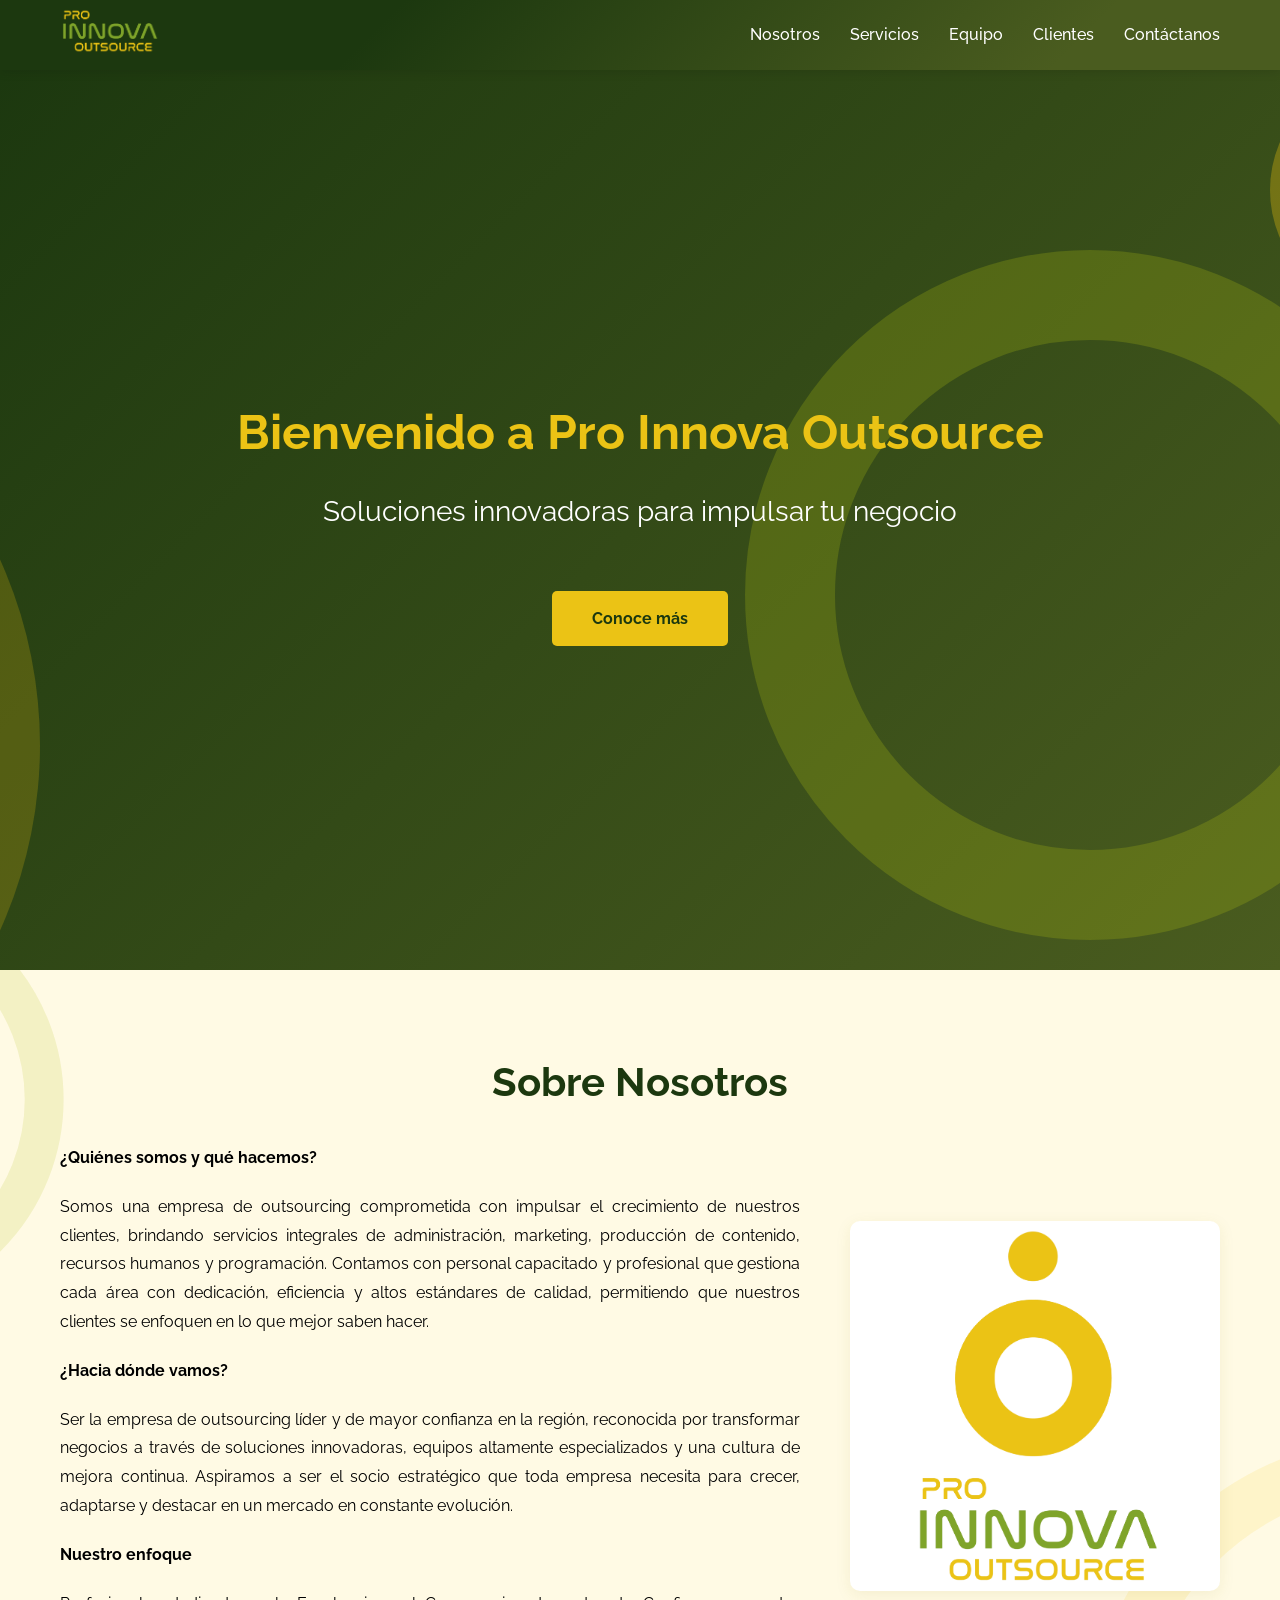
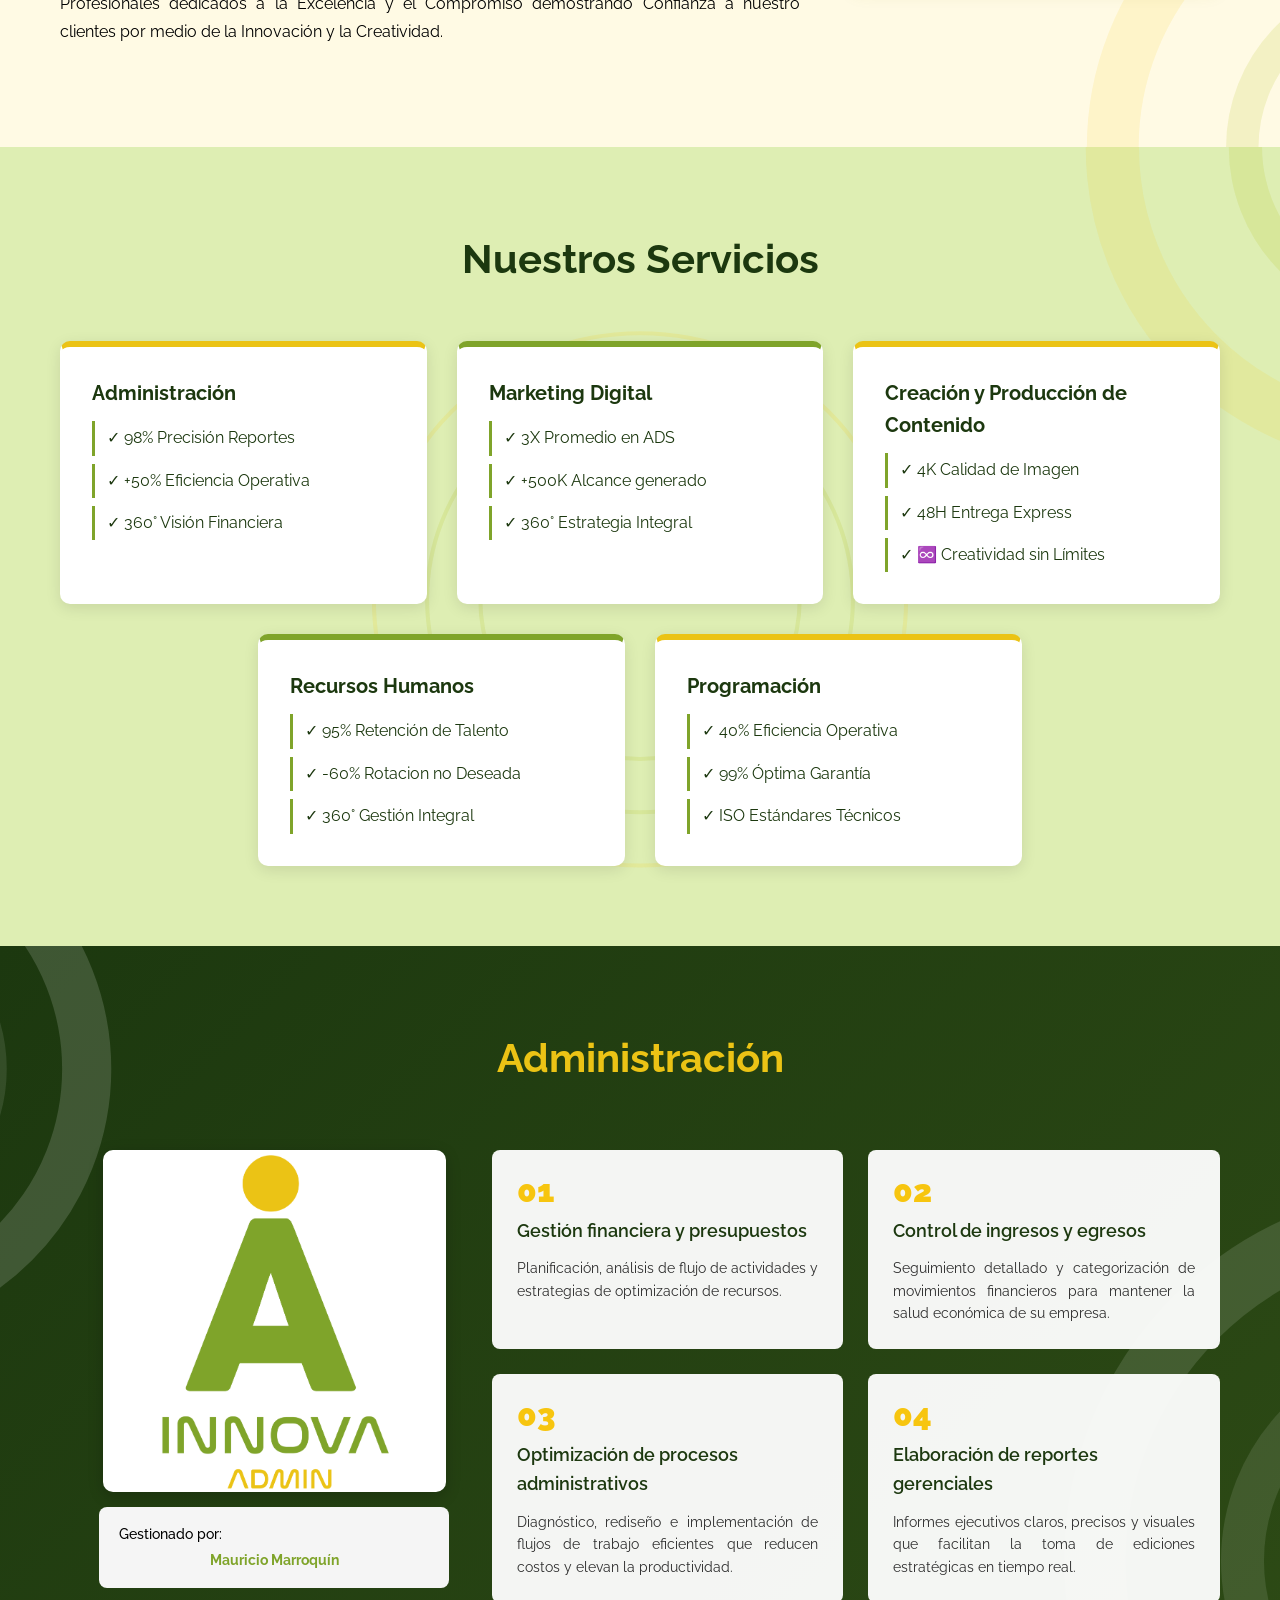
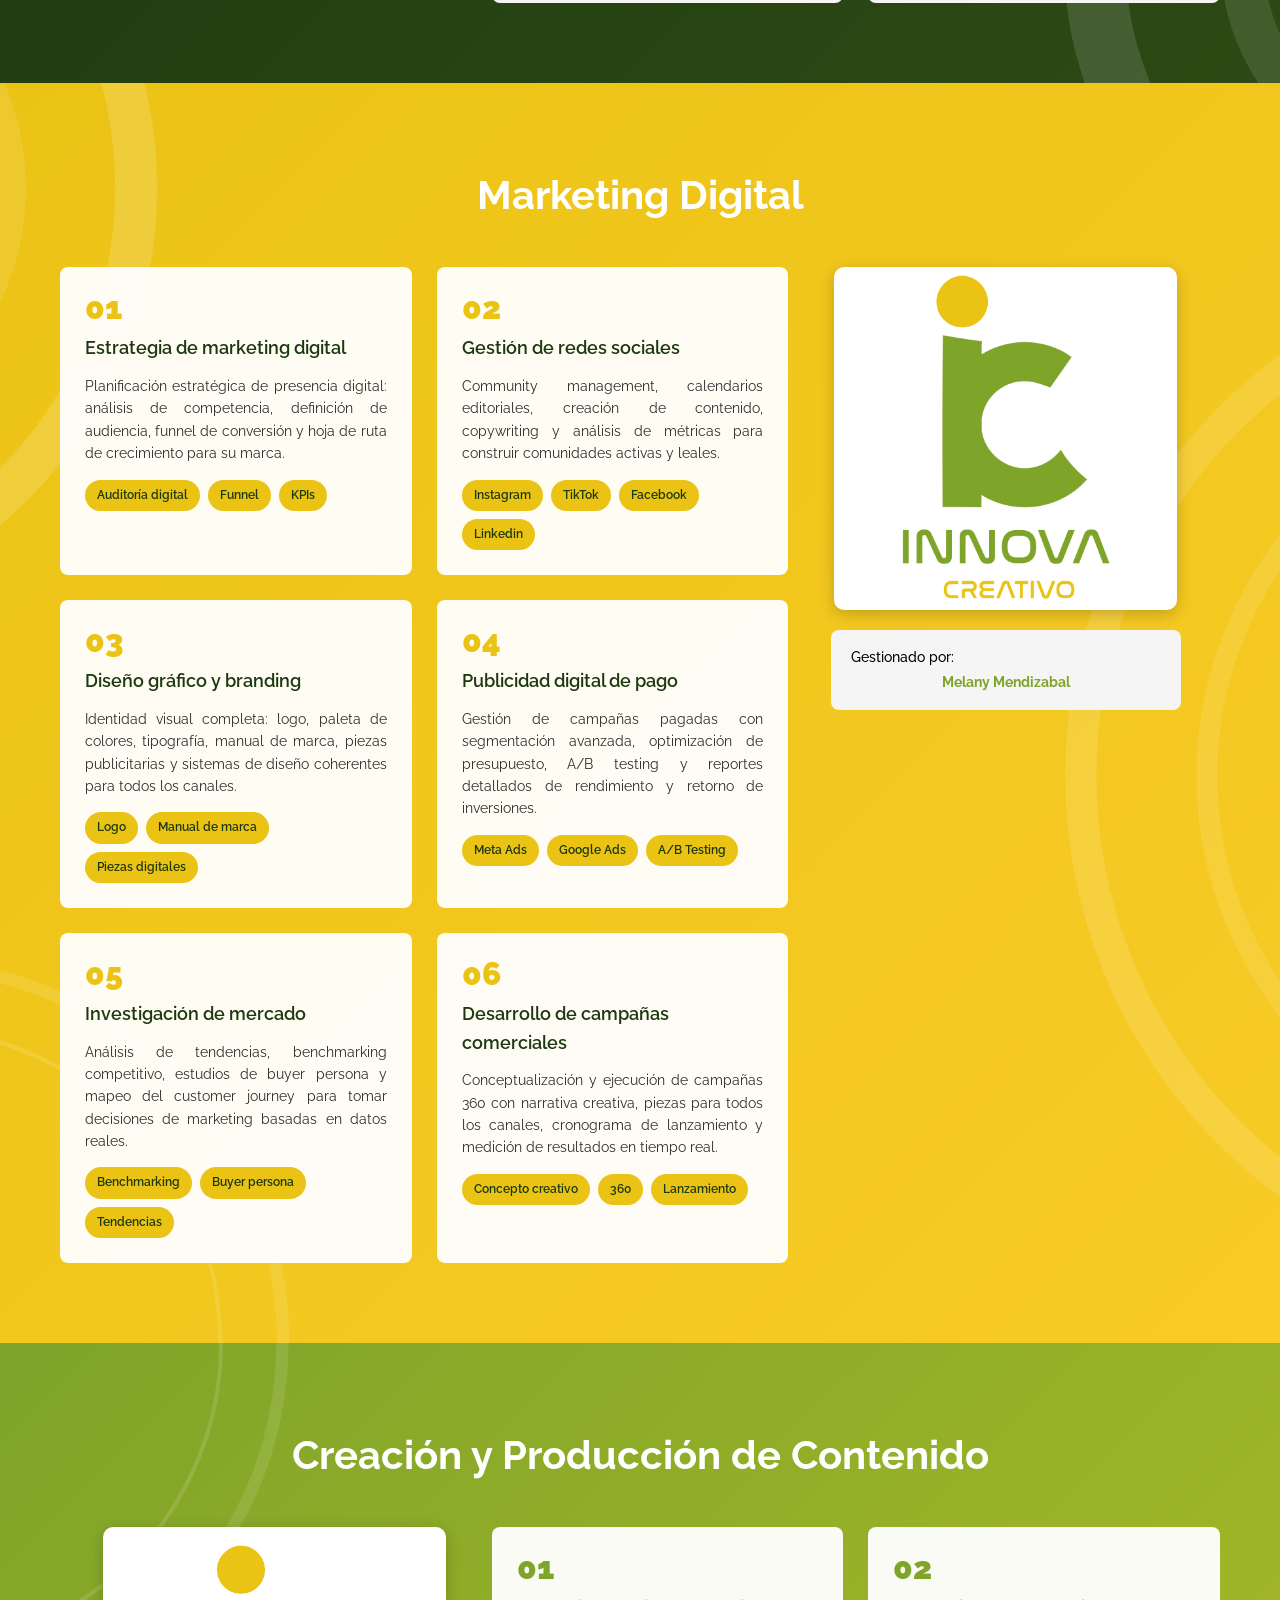
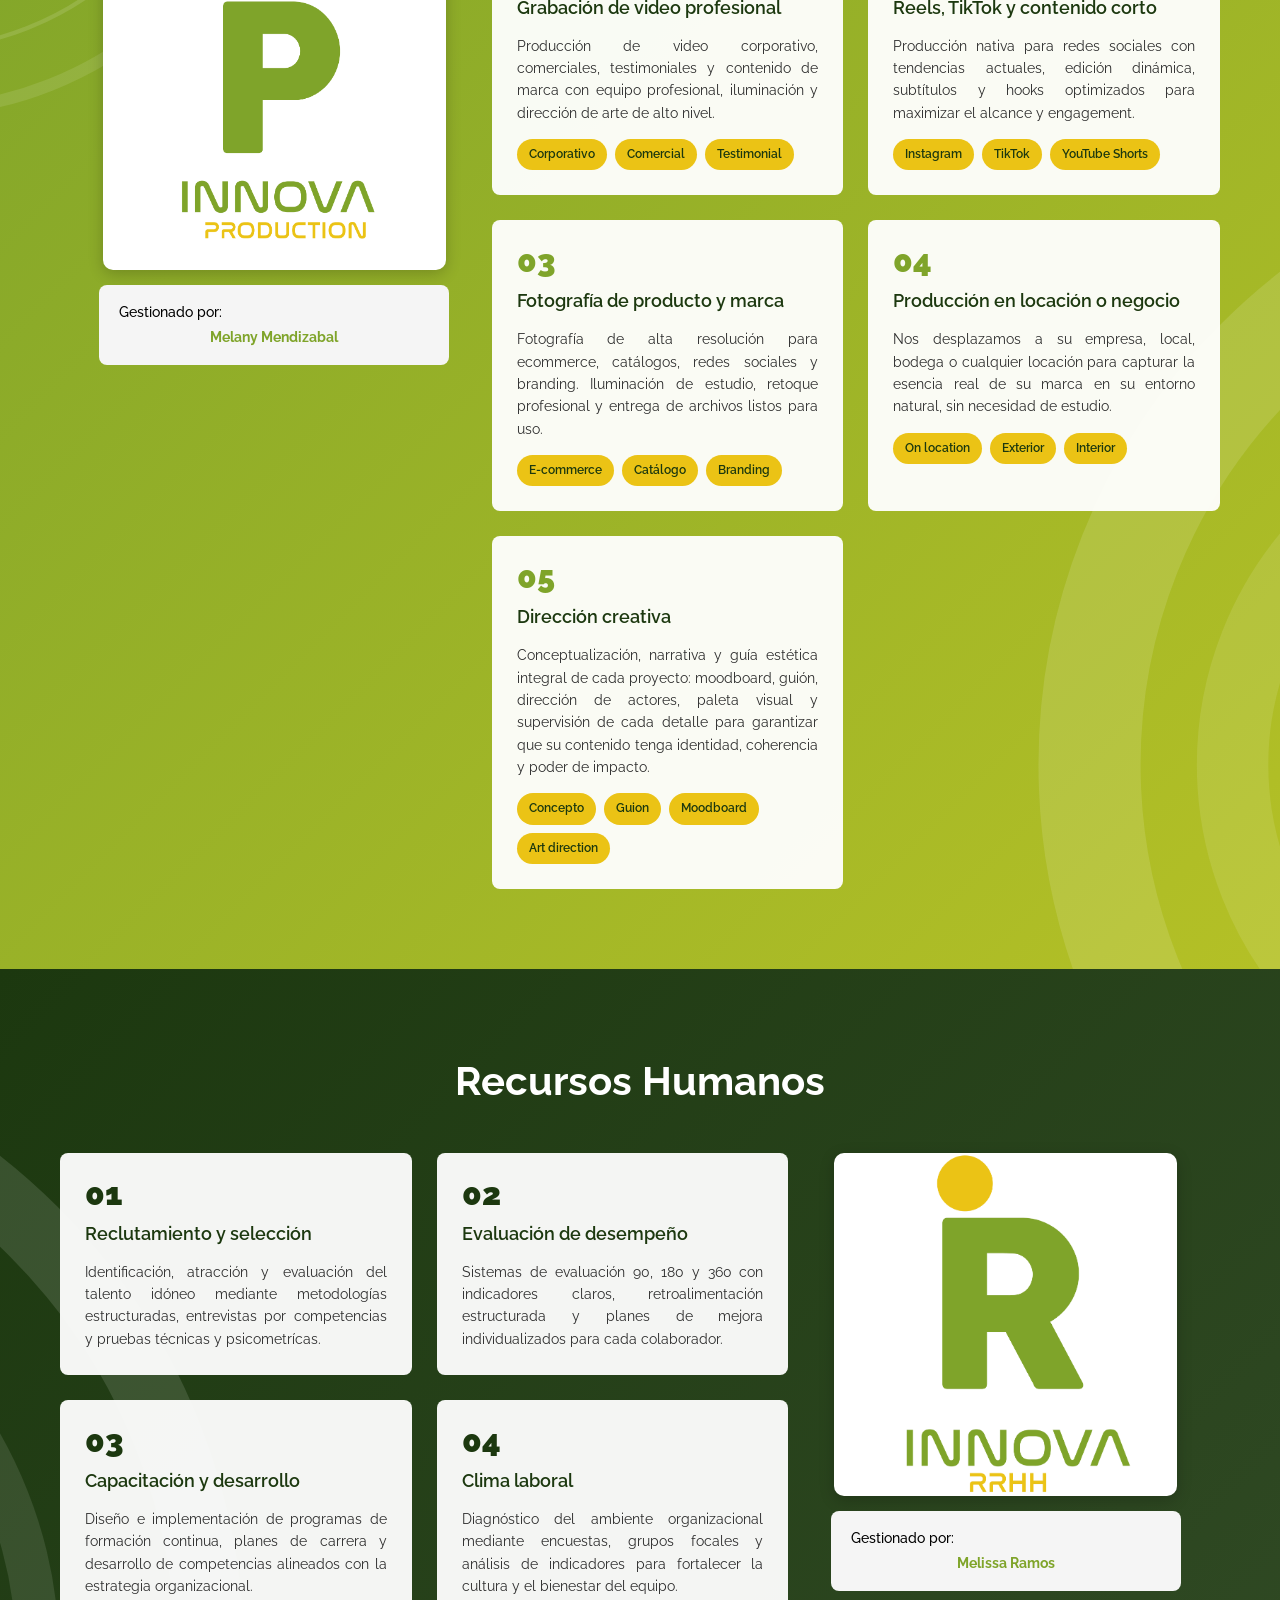
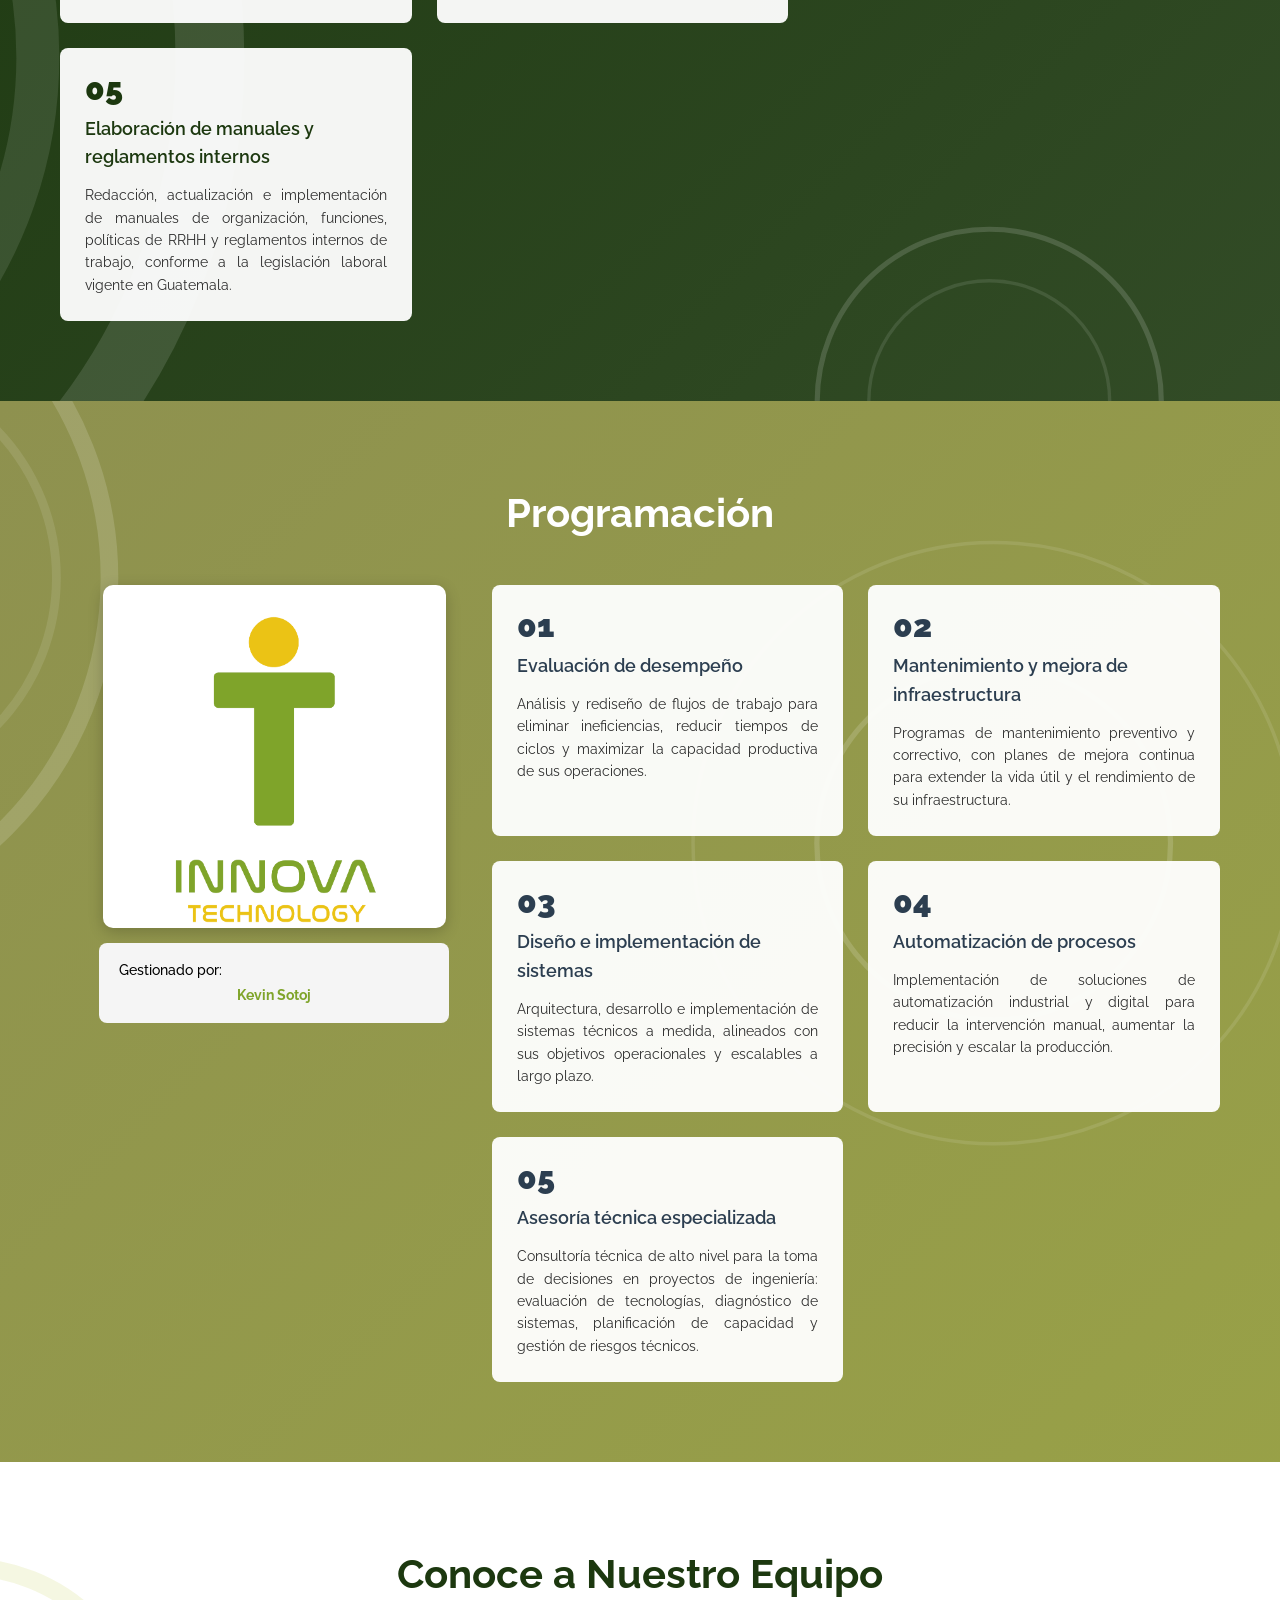
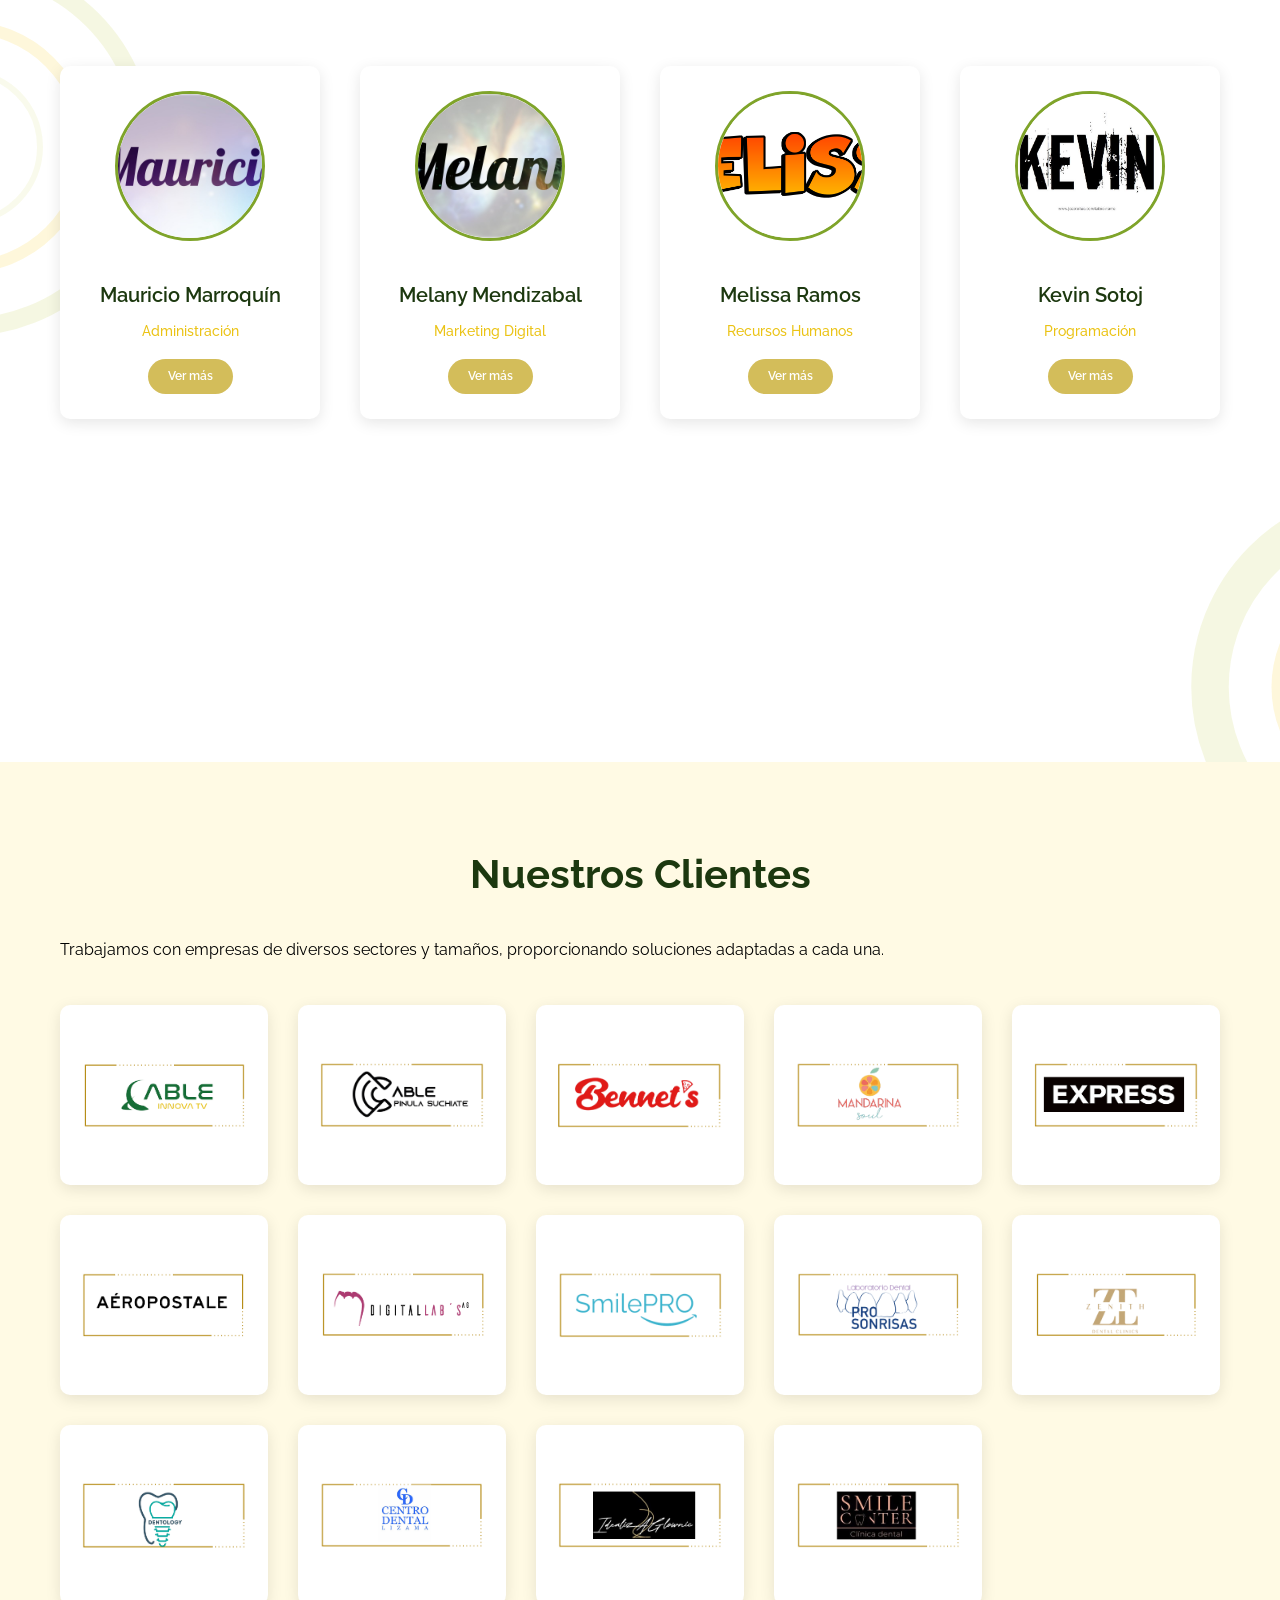
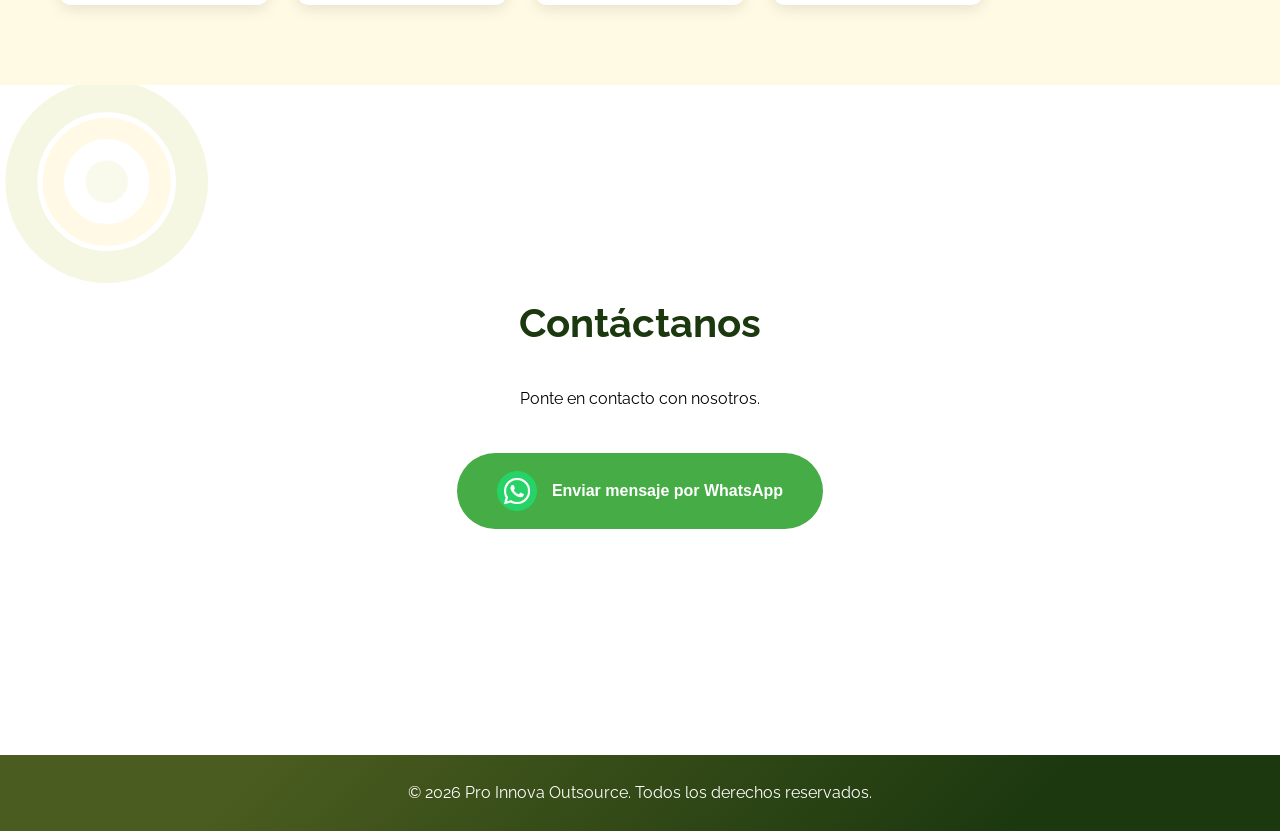
==== commit 388bd5b7: "v5-dd" ====
--- a/index.html
+++ b/index.html
@@ -1,16 +1,14 @@
 <!DOCTYPE html>
 <html lang="es">
-
 <head>
-
     <head>
         <meta charset="UTF-8">
         <meta name="viewport" content="width=device-width, initial-scale=1.0">
         <title>Pro Innova Outsource</title>
-        <link rel="icon" href="assets/logo1.ico" type="image/x-icon">
+        <link rel="icon" href="images/logos/logo-ico.ico" type="image/x-icon">
         <link href="https://fonts.googleapis.com/css2?family=Raleway:wght@300;400;500;600;700;800;900&display=swap"
             rel="stylesheet">
-        <link rel="stylesheet" href="styles.css">
+        <link rel="stylesheet" href="view/styles.css">
     </head>
 </head>
 
@@ -20,7 +18,7 @@
         <div class="navbar-container">
             <div class="navbar-logo">
                 <a href="#inicio">
-                    <img src="assets/png/logo2.png" alt="Pro Innova Outsource Logo" class="logo-img">
+                    <img src="images/logos/1x1/nombre.png" alt="Pro Innova Outsource Logo" class="logo-img">
                 </a>
             </div>
             <ul class="nav-menu">
@@ -42,18 +40,12 @@
         </div>
     </nav>
 
-    <!-- MAIN CONTENT -->
-    <main>
-        <!-- SECCIÓN HERO / INICIO -->
+    <main> <!-- SECCIÓN INICIO -->
         <section id="inicio" class="hero">
-            <svg class="hero-decoration" viewBox="0 0 1200 600" preserveAspectRatio="xMidYMid slice">
-                <!-- Círculo grande amarillo (abajo a la izquierda) -->
-                <circle cx="-100" cy="450" r="300" fill="rgba(247, 197, 15, 0.2)"></circle>
-                <!-- Anillo/círculo hueco amarillo (centro) -->
-                <circle cx="900" cy="350" r="200" fill="none" stroke="rgba(172, 186, 17, 0.25)" stroke-width="60">
-                </circle>
-                <!-- Punto/círculo pequeño (arriba a la derecha) -->
-                <circle cx="1100" cy="80" r="80" fill="rgba(247, 197, 15, 0.3)"></circle>
+            <svg class="hero-decoration" viewBox="0 0 1200 600" preserveAspectRatio="xMidYMid slice">                
+                <circle cx="-100" cy="450" r="300" fill="rgba(247, 197, 15, 0.2)"></circle><!-- Círculo grande amarillo (abajo a la izquierda) -->
+                <circle cx="900"  cy="350" r="200" fill="none" stroke="rgba(172, 186, 17, 0.25)" stroke-width="60"></circle><!-- Anillo amarillo (centro) -->
+                <circle cx="1100" cy="80"  r="80"  fill="rgba(247, 197, 15, 0.3)"></circle><!-- círculo pequeño (arriba a la derecha) -->
             </svg>
             <div class="hero-content">
                 <h2>Bienvenido a Pro Innova Outsource</h2>
@@ -69,8 +61,7 @@
                 <!-- Líneas circulares decorativas -->
                 <circle cx="-10" cy="100" r="150" fill="none" stroke="rgba(172, 186, 17, 0.15)" stroke-width="30"></circle>
                 <circle cx="-10" cy="100" r="100" fill="none" stroke="rgba(247, 197, 15, 0.15)" stroke-width="20"></circle>
-                <circle cx="-10" cy="100" r="50" fill="none" stroke="rgba(172, 186, 17, 0.2)" stroke-width="15"></circle>
-                
+                <circle cx="-10" cy="100" r="50" fill="rgba(172, 186, 17, 0.2)" ></circle> 
                 <!-- Líneas en la derecha -->
                 <circle cx="1185" cy="600" r="220" fill="none" stroke="rgba(247, 197, 15, 0.12)" stroke-width="40"></circle>
                 <circle cx="1185" cy="600" r="120" fill="none" stroke="rgba(172, 186, 17, 0.15)" stroke-width="25"></circle>
@@ -79,23 +70,15 @@
                 <h2>Sobre Nosotros</h2>
                 <div class="about-content">
                     <div class="about-text">
-                        <p><i><b>¿Quiénes somos y qué hacemos?</b></i></p>
-                        <p>Somos una empresa de outsourcing comprometida con impulsar el crecimiento de nuestros clientes,
-                            brindando servicios integrales de administración, marketing, producción de contenido, recursos
-                            humanos y programación. Contamos con personal capacitado y profesional que gestiona cada área con dedicación, eficiencia y altos estándares de calidad, permitiendo que nuestros clientes se enfoquenen en lo que mejor saben hacer.</p>
-
-                        <p><i><b>¿Hacia dónde vamos?</b></i></p>
-                        <p>Ser la empresa de outsourcing líder y de mayor confianza en la región, reconocida por transformar
-                            negocios a través de soluciones innovadoras, equipos altamente specializados y una cultura de
-                            mejora continua. Aspiramos a ser el socio estratégico que toda empresa necesita para crecer,
-                            adaptarse y destacar en un mercado en constante evolución. </p>
-
-                        <p><i><b>Nuestro enfoque</b></i></p>
-                        <p>Profesionales dedicados a la Excelencia y el Compromiso demostrando Confianza a nuestro clientes por
-                            medio de la Innovación y la Creatividad.</p>
+                        <p><b>¿Quiénes somos y qué hacemos?</b></p>
+                        <p>Somos una empresa de outsourcing comprometida con impulsar el crecimiento de nuestros clientes, brindando servicios integrales de administración, marketing, producción de contenido, recursos humanos y programación. Contamos con personal capacitado y profesional que gestiona cada área con dedicación, eficiencia y altos estándares de calidad, permitiendo que nuestros clientes se enfoquen en lo que mejor saben hacer.</p>
+                        <p><b>¿Hacia dónde vamos?</b></p>
+                        <p>Ser la empresa de outsourcing líder y de mayor confianza en la región, reconocida por transformar negocios a través de soluciones innovadoras, equipos altamente especializados y una cultura de mejora continua. Aspiramos a ser el socio estratégico que toda empresa necesita para crecer, adaptarse y destacar en un mercado en constante evolución. </p>
+                        <p><b>Nuestro enfoque</b></p>
+                        <p>Profesionales dedicados a la Excelencia y el Compromiso demostrando Confianza a nuestro clientes por medio de la Innovación y la Creatividad.</p>
                     </div>
                     <div class="about-image">
-                        <img src="assets/png/logo.png" alt="Pro Innova Outsource Logo">
+                        <img src="images/logos/1x1/completo.png" alt="Pro Innova Outsource Logo">
                     </div>
                 </div>
             </div>
@@ -104,10 +87,14 @@
         <!-- SECCIÓN SERVICIOS -->
         <section id="servicios" class="section">
             <svg class="servicios-decoration" viewBox="0 0 1200 600" preserveAspectRatio="xMidYMid slice"> 
-                <circle cx="1175" cy="80" r="280" fill="none" stroke="rgba(247, 197, 15, 0.12)" stroke-width="5"></circle>
-                <circle cx="1175" cy="80" r="240" fill="none" stroke="rgba(172, 186, 17, 0.15)" stroke-width="5"></circle>  
-                <line x1="-50" y1="400" x2="250" y2="700" stroke="rgba(172, 186, 17, 0.18)" stroke-width="12"></line>
-                <line x1=" 20" y1="500" x2="150" y2="800" stroke="rgba(247, 197, 15, 0.15)" stroke-width="8"></line>
+                <circle cx="1175" cy=" 0" r="220" fill="none" stroke="rgba(247, 197, 15, 0.12)" stroke-width="40"></circle>
+                <circle cx="1175" cy=" 0" r="120" fill="none" stroke="rgba(172, 186, 17, 0.15)" stroke-width="25"></circle>
+
+                <circle cx="600" cy="340" r="120" fill="none" stroke="rgba(172, 186, 17, 0.15)" stroke-width="3"></circle>
+                <circle cx="600" cy="340" r="200" fill="none" stroke="rgba(247, 197, 15, 0.15)" stroke-width="3"></circle>
+                <circle cx="600" cy="340" r="160" fill="none" stroke="rgba(172, 186, 17, 0.15)" stroke-width="3"></circle>
+                <!--<line x1="-50" y1="400" x2="250" y2="700" stroke="rgba(172, 186, 17, 0.18)" stroke-width="12"></line>
+                <line x1=" 20" y1="500" x2="150" y2="800" stroke="rgba(247, 197, 15, 0.15)" stroke-width="8"></line>-->
             </svg>
             <div class="container">
                 <h2>Nuestros Servicios</h2>
@@ -162,8 +149,7 @@
                 <!-- Líneas circulares decorativas izquierda -->
                 <circle cx="-50" cy="100" r="200" fill="none" stroke="rgba(255, 255, 255, 0.15)" stroke-width="40"></circle>
                 <circle cx="-50" cy="100" r="120" fill="none" stroke="rgba(255, 255, 255, 0.1)" stroke-width="30"></circle>
-                <circle cx="-50" cy="100" r="50" fill="none" stroke="rgba(255, 255, 255, 0.15)" stroke-width="20"></circle>
-                
+                <circle cx="-50" cy="100" r="50" fill="none" stroke="rgba(255, 255, 255, 0.15)" stroke-width="20"></circle>                
                 <!-- Líneas circulares decorativas derecha -->
                 <circle cx="1250" cy="500" r="280" fill="none" stroke="rgba(255, 255, 255, 0.12)" stroke-width="50"></circle>
                 <circle cx="1250" cy="500" r="160" fill="none" stroke="rgba(255, 255, 255, 0.1)" stroke-width="35"></circle>
@@ -173,10 +159,10 @@
                 <div class="admin-content admin-content-wrapper">
                     <div class="admin-column">
                         <div class="admin-image">
-                            <img src="assets/admin.jpeg" alt="Administración">
+                            <img src="images/logos/1x1/admin.png" alt="Administración">
                         </div>
                         <a href="#Equipo" class="managed-by-card">
-                            <p>Gestionado por nuestro compañero:</p> 
+                            <p>Gestionado por:</p> 
                             <p style="text-align: center;"><strong>Mauricio Marroquín</strong></p>
                         </a>
                     </div>
@@ -216,17 +202,22 @@
         <section id="marketing-digital" class="section marketing-section">
             <svg class="marketing-decoration" viewBox="0 0 1200 600" preserveAspectRatio="xMidYMid slice">
                 <!-- Líneas circulares decorativas izquierda -->
-                <circle cx="200" cy="450" r="200" fill="none" stroke="rgba(255, 255, 255, 0.15)" stroke-width="20"></circle>
-                <circle cx="225" cy="450" r="120" fill="none" stroke="rgba(255, 255, 255, 0.1)" stroke-width="15"></circle>
-                <circle cx="240" cy="450" r="50" fill="none" stroke="rgba(255, 255, 255, 0.15)" stroke-width="10"></circle>
-                
+                <circle cx="160" cy="50" r="200" fill="none" stroke="rgba(255, 255, 255, 0.15)" stroke-width="20"></circle>
+                <circle cx="180" cy="50" r="120" fill="none" stroke="rgba(255, 255, 255, 0.1)" stroke-width="15"></circle>
+                <circle cx="200" cy="50" r="50" fill="none" stroke="rgba(255, 255, 255, 0.15)" stroke-width="10"></circle>
+                
+                
+                <circle cx="250" cy="600" r="150" fill="none" stroke="rgba(255, 255, 255, 0.12)" stroke-width="2"></circle>
+                <circle cx="250" cy="600" r="180" fill="none" stroke="rgba(255, 255, 255, 0.1)" stroke-width="6"></circle>
+                
+
                 <!-- Líneas circulares decorativas derecha -->
-                <circle cx="1050" cy="300" r="220" fill="none" stroke="rgba(255, 255, 255, 0.12)" stroke-width="20"></circle>
-                <circle cx="1050" cy="300" r="160" fill="none" stroke="rgba(255, 255, 255, 0.1)" stroke-width="15"></circle>
-                
-                <!-- Línea Bézier decorativa -->
+                <circle cx="1050" cy="330" r="240" fill="none" stroke="rgba(255, 255, 255, 0.12)" stroke-width="15"></circle>
+                <circle cx="1050" cy="330" r="180" fill="none" stroke="rgba(255, 255, 255, 0.1)" stroke-width="10"></circle>
+                
+                <!-- Línea Bézier decorativa 
                 <path d="M 100 150 Q 400 200, 700 100 T 1200 250" stroke="rgba(255, 255, 255, 0.25)" stroke-width="4" fill="none" stroke-linecap="round"></path>
-                <path d="M 250 300 Q 550 350, 850 250 T 1200 600" stroke="rgba(255, 255, 255, 0.25)" stroke-width="4" fill="none" stroke-linecap="round"></path>
+                <path d="M 250 300 Q 550 350, 850 250 T 1200 600" stroke="rgba(255, 255, 255, 0.25)" stroke-width="4" fill="none" stroke-linecap="round"></path>-->
             </svg>
             <div class="container marketing-container">
                 <h2>Marketing Digital</h2>
@@ -302,10 +293,10 @@
 
                     <div class="marketing-column">
                         <div class="marketing-image">
-                            <img src="assets/creativo.jpeg" alt="Marketing Digital">
+                            <img src="images/logos/1x1/creativo.png" alt="Marketing Digital">
                         </div>
                         <a href="#Equipo" class="managed-by-card">
-                            <p>Gestionado por nuestra compañera:</p>
+                            <p>Gestionado por:</p>
                             <p style="text-align: center;"><strong>Melany Mendizabal</strong></p>
                         </a>
                     </div>
@@ -318,25 +309,28 @@
             <svg class="production-decoration" viewBox="0 0 1200 600" preserveAspectRatio="xMidYMid slice"> 
 
                 <!-- Líneas circulares decorativas derecha -->
+                <circle cx="245" cy="0" r="150" fill="none" stroke="rgba(255, 255, 255, 0.12)" stroke-width="2"></circle>
+                <circle cx="245" cy="0" r="180" fill="none" stroke="rgba(255, 255, 255, 0.1)" stroke-width="6"></circle>
+
                 <circle cx="1100" cy="500" r="280" fill="none" stroke="rgba(255, 255, 255, 0.12)" stroke-width="50"></circle>
                 <circle cx="1050" cy="500" r="160" fill="none" stroke="rgba(255, 255, 255, 0.1)" stroke-width="35"></circle>
                 
-                <!-- Líneas diagonales de arriba a la izquierda -->
+                <!-- Líneas diagonales de arriba a la izquierda 
                 <line x1="500" y1="0" x2="150" y2="100" stroke="rgba(255, 255, 255, 0.2)" stroke-width="8" stroke-linecap="round"></line>
-                <line x1="425" y1="0" x2="50" y2="120" stroke="rgba(255, 255, 255, 0.15)" stroke-width="6" stroke-linecap="round"></line>
-                
-                <!-- Línea Bézier del lado izquierdo hacia abajo -->
-                <path d="M 0  0 Q 250 450, 600 600 T 1200 600" stroke="rgba(255, 255, 255, 0.2)" stroke-width="6" fill="none" stroke-linecap="round"></path>
+                <line x1="425" y1="0" x2="50" y2="120" stroke="rgba(255, 255, 255, 0.15)" stroke-width="6" stroke-linecap="round"></line>-->
+                
+                <!-- Línea Bézier del lado izquierdo hacia abajo 
+                <path d="M 0  0 Q 250 450, 600 600 T 1200 600" stroke="rgba(255, 255, 255, 0.2)" stroke-width="6" fill="none" stroke-linecap="round"></path>-->
             </svg>
             <div class="container production-container">
                 <h2>Creación y Producción de Contenido</h2>
                 <div class="production-content production-content-wrapper">
                     <div class="production-column">
                         <div class="production-image">
-                            <img src="assets/production.jpeg" alt="Creación y Producción">
+                            <img src="images/logos/1x1/production.png" alt="Creación y Producción">
                         </div>
                         <a href="#Equipo" class="managed-by-card">
-                            <p>Gestionado por nuestra compañera:</p>
+                            <p>Gestionado por:</p>
                             <p style="text-align: center;"><strong>Melany Mendizabal</strong></p>
                         </a>
                     </div>
@@ -389,7 +383,7 @@
                         <div class="production-item production-item-05">
                             <div class="production-number">05</div>
                             <h3>Dirección creativa</h3>
-                            <p>Conceptualización, narrativa y guía estética integral de cada proyecto: moodboard, guion, dirección de actores, paleta visual y supervisión de cada detalle para garantizar que su contenido tenga identidad, coherencia y poder de impacto.</p>
+                            <p>Conceptualización, narrativa y guía estética integral de cada proyecto: moodboard, guión, dirección de actores, paleta visual y supervisión de cada detalle para garantizar que su contenido tenga identidad, coherencia y poder de impacto.</p>
                             <div class="keywords">
                                 <span class="keyword">Concepto</span>
                                 <span class="keyword">Guion</span>
@@ -406,16 +400,20 @@
         <!-- SECCION RECURSOS HUMANOS -->
         <section id="recursos-humanos" class="section rrhh-section">
             <svg class="rrhh-decoration" viewBox="0 0 1200 600" preserveAspectRatio="xMidYMid slice">
-                <!-- Líneas diagonales de arriba hacia la mitad del lado derecho -->
+                <!-- Líneas diagonales de arriba hacia la mitad del lado derecho 
                 <line x1="850" y1="0" x2="1050" y2="300" stroke="rgba(255, 255, 255, 0.2)" stroke-width="8" stroke-linecap="round"></line>
-                <line x1="900" y1="0" x2="1100" y2="300" stroke="rgba(255, 255, 255, 0.15)" stroke-width="6" stroke-linecap="round"></line>
-                
+                <line x1="900" y1="0" x2="1100" y2="300" stroke="rgba(255, 255, 255, 0.15)" stroke-width="6" stroke-linecap="round"></line>   -->             
                 <!-- Círculos delgados en la parte de abajo -->
-                <circle cx="600" cy="600" r="100" fill="none" stroke="rgba(255, 255, 255, 0.15)" stroke-width="3"></circle>
-                <circle cx="600" cy="600" r="70" fill="none" stroke="rgba(255, 255, 255, 0.1)" stroke-width="2"></circle>
-                
-                <!-- Línea Bézier de la parte del lado izquierdo a la parte de arriba -->
-                <path d="M 160 450 Q 220 70, 425 80 T  600 -20" stroke="rgba(255, 255, 255, 0.2)" stroke-width="6" fill="none" stroke-linecap="round"></path>
+                <circle cx="803" cy="600" r="100" fill="none" stroke="rgba(255, 255, 255, 0.15)" stroke-width="3"></circle>
+                <circle cx="803" cy="600" r="70" fill="none" stroke="rgba(255, 255, 255, 0.1)" stroke-width="2"></circle>
+                
+                
+
+                <circle cx="0" cy="400" r="350" fill="none" stroke="rgba(255, 255, 255, 0.12)" stroke-width="40"></circle>
+                <circle cx="0" cy="400" r="250" fill="none" stroke="rgba(255, 255, 255, 0.1)" stroke-width="25"></circle>
+
+                <!-- Línea Bézier de la parte del lado izquierdo a la parte de arriba 
+                <path d="M 160 450 Q 220 70, 425 80 T  600 -20" stroke="rgba(255, 255, 255, 0.2)" stroke-width="6" fill="none" stroke-linecap="round"></path>-->
             </svg>
             <div class="container rrhh-container">
                 <h2>Recursos Humanos</h2>
@@ -454,10 +452,10 @@
 
                     <div class="rrhh-column">
                         <div class="rrhh-image">
-                            <img src="assets/rrhh.jpeg" alt="Recursos Humanos">
+                            <img src="images/logos/1x1/rrhh.png" alt="Recursos Humanos">
                         </div>
                         <a href="#Equipo" class="managed-by-card">
-                            <p>Gestionado por nuestra compañera:</p>
+                            <p>Gestionado por:</p>
                             <p style="text-align: center;"><strong>Melissa Ramos</strong></p>
                         </a>
                     </div>
@@ -468,27 +466,30 @@
             <!-- SECCION PROGRAMACION -->
         <section id="programacion" class="section programming-section">
             <svg class="programming-decoration" viewBox="0 0 1200 600" preserveAspectRatio="xMidYMid slice">
+
+                <circle cx="800" cy="250" r="100" fill="none" stroke="rgba(255, 255, 255, 0.15)" stroke-width="3"></circle>
+                <circle cx="800" cy="250" r="170" fill="none" stroke="rgba(255, 255, 255, 0.1)" stroke-width="2"></circle>
+
                 <!-- Líneas circulares decorativas izquierda -->
                 <circle cx="100" cy="100" r="200" fill="none" stroke="rgba(255, 255, 255, 0.15)" stroke-width="10"></circle>
-                <circle cx="150" cy="100" r="120" fill="none" stroke="rgba(255, 255, 255, 0.1)" stroke-width="5"></circle> 
-
-                <path d="M 650 0 Q 900 350, 900 250 T 1200 600" stroke="rgba(255, 255, 255, 0.2)" stroke-width="6" fill="none" stroke-linecap="round"></path>
-                
-                <!-- Líneas diagonales delgadas del lado izquierdo hacia abajo -->
+                <circle cx="150" cy="100" r="120" fill="none" stroke="rgba(255, 255, 255, 0.1)" stroke-width="5"></circle>  
+                
+                <!-- Líneas diagonales delgadas del lado izquierdo hacia abajo 
                 <line x1="0" y1="100" x2="300" y2="500" stroke="rgba(255, 255, 255, 0.15)" stroke-width="3" stroke-linecap="round"></line>
                 <line x1="0" y1="120" x2="325" y2="550" stroke="rgba(255, 255, 255, 0.12)" stroke-width="2" stroke-linecap="round"></line>
+                <path d="M 650 0 Q 900 350, 900 250 T 1200 600" stroke="rgba(255, 255, 255, 0.2)" stroke-width="6" fill="none" stroke-linecap="round"></path> 
                 <line x1="20" y1="220" x2="320" y2="620" stroke="rgba(255, 255, 255, 0.15)" stroke-width="3" stroke-linecap="round"></line>
-                <line x1="20" y1="190" x2="345" y2="620" stroke="rgba(255, 255, 255, 0.12)" stroke-width="2" stroke-linecap="round"></line>
+                <line x1="20" y1="190" x2="345" y2="620" stroke="rgba(255, 255, 255, 0.12)" stroke-width="2" stroke-linecap="round"></line>-->
             </svg>
             <div class="container programming-container">
                 <h2>Programación</h2>
                 <div class="programming-content programming-content-wrapper">
                     <div class="programming-column">
                         <div class="programming-image">
-                            <img src="assets/technology.jpeg" alt="Programación">
+                            <img src="images/logos/1x1/technology.png" alt="Programación">
                         </div>
                         <a href="#Equipo" class="managed-by-card">
-                            <p>Gestionado por nuestro compañero:</p>
+                            <p>Gestionado por:</p>
                             <p style="text-align: center;"><strong>Kevin Sotoj</strong></p>
                         </a>
                     </div>
@@ -531,41 +532,45 @@
         <!-- SECCIÓN EQUIPO -->
         <section id="Equipo" class="section">
             <svg class="team-decoration" viewBox="0 0 1200 600" preserveAspectRatio="xMidYMid slice">
-                <!-- Líneas diagonales en la esquina superior izquierda -->
+                <!-- Líneas diagonales en la esquina superior izquierda 
                 <line x1="0" y1="0" x2="200" y2="200" stroke="rgba(172, 186, 17, 0.15)" stroke-width="3"></line>
                 <line x1="20" y1="0" x2="220" y2="200" stroke="rgba(247, 197, 15, 0.12)" stroke-width="2"></line>
                 <line x1="40" y1="0" x2="240" y2="200" stroke="rgba(172, 186, 17, 0.1)" stroke-width="2"></line>
-                <line x1="60" y1="0" x2="260" y2="200" stroke="rgba(247, 197, 15, 0.15)" stroke-width="3"></line>
+                <line x1="60" y1="0" x2="260" y2="200" stroke="rgba(247, 197, 15, 0.15)" stroke-width="3"></line>-->
                 
                 <!-- Círculos decorativos en esquina inferior derecha -->
                 <circle cx="1100" cy="550" r="120" fill="none" stroke="rgba(172, 186, 17, 0.12)" stroke-width="25"></circle>
                 <circle cx="1100" cy="550" r="70" fill="none" stroke="rgba(247, 197, 15, 0.15)" stroke-width="18"></circle>
                 <circle cx="1100" cy="550" r="30" fill="rgba(172, 186, 17, 0.08)"></circle>
+
+                <circle cx="150" cy="190" r="120" fill="none" stroke="rgba(172, 186, 17, 0.12)" stroke-width="12"></circle>
+                <circle cx="150" cy="190" r="80" fill="none" stroke="rgba(247, 197, 15, 0.15)" stroke-width="8"></circle>
+                <circle cx="150" cy="190" r="50" fill="none" stroke="rgba(172, 186, 17, 0.08)" stroke-width="4"></circle>
+
             </svg>
             <div class="container">
                 <h2>Conoce a Nuestro Equipo</h2>
-                <p>Un equipo diverso y talentoso dedicado a tu éxito</p>
                 <div class="team-grid">
                     <div class="team-member team-card" data-team="mauricio">
-                        <img src="assets/team1.jpg" alt="Mauricio Marroquín">
+                        <img src="images/team/team1.jpg" alt="Mauricio Marroquín">
                         <h3>Mauricio Marroquín</h3>
                         <p>Administración</p>
                         <span class="view-more">Ver más</span>
                     </div>
                     <div class="team-member team-card" data-team="melany">
-                        <img src="assets/team2.jpg" alt="Melany Mendizabal">
+                        <img src="images/team/team2.jpg" alt="Melany Mendizabal">
                         <h3>Melany Mendizabal</h3>
                         <p>Marketing Digital</p>
                         <span class="view-more">Ver más</span>
                     </div>
                     <div class="team-member team-card" data-team="melissa">
-                        <img src="assets/team3.png" alt="Melissa Ramos">
+                        <img src="images/team/team3.png" alt="Melissa Ramos">
                         <h3>Melissa Ramos</h3>
                         <p>Recursos Humanos</p>
                         <span class="view-more">Ver más</span>
                     </div>
                     <div class="team-member team-card" data-team="kevin">
-                        <img src="assets/team4.jpg" alt="Kevin Sotoj">
+                        <img src="images/team/team4.jpg" alt="Kevin Sotoj">
                         <h3>Kevin Sotoj</h3>
                         <p>Programación</p>
                         <span class="view-more">Ver más</span>
@@ -578,7 +583,7 @@
         <div id="mauricio-modal" class="modal">
             <div class="modal-content">
                 <span class="close">&times;</span>
-                <img src="assets/team1.jpg" alt="Mauricio Marroquín" class="modal-image">
+                <img src="images/team/team1.jpg" alt="Mauricio Marroquín" class="modal-image">
                 <h2>Mauricio Marroquín</h2>
                 <p class="modal-role">Administración</p>
                 <p class="modal-bio">Más de 15 años de experiencia en el sector financiero, administrativo y operativo en Guatemala. Nuestro fundador cuenta con una sólida trayectoria en banca, operaciones, administración y finanzas, habiendo liderado equipos y procesos en instituciones de alto impacto a nivel nacional. Licenciado, Gerencia de Negocios y Servicios, con una sólida formación y experiencia en estrategias de ventas. Posee habilidades destacadas en la gestión de procesos de riesgos, así como un profundo conocimiento en finanzas. Su enfoque está en impulsar el crecimiento empresarial a través de la innovación. Esa experiencia es la base con la que hoy ofrecemos soluciones empresariales de alta calidad a nuestros clientes. </p>
@@ -588,7 +593,7 @@
         <div id="melany-modal" class="modal">
             <div class="modal-content">
                 <span class="close">&times;</span>
-                <img src="assets/team2.jpg" alt="Melany Mendizabal" class="modal-image">
+                <img src="images/team/team2.jpg" alt="Melany Mendizabal" class="modal-image">
                 <h2>Melany Mendizabal</h2>
                 <p class="modal-role">Marketing Digital</p>
                 <p class="modal-bio">Especialista en Marketing Digital , planificación estratégica, creación de contenido, diseño gráfico y desarrollo de estrategias creativas enfocadas en posicionamiento y comunicación de marca. Con más de 8 años de experiencia, combina creatividad, análisis y visión estratégica para desarrollar campañas y contenidos que generan impacto, fortalecen la identidad de marca y crean una conexión efectiva con el grupo objetivo (G.O.).</p>
@@ -598,7 +603,7 @@
         <div id="melissa-modal" class="modal">
             <div class="modal-content">
                 <span class="close">&times;</span>
-                <img src="assets/team3.png" alt="Melissa Ramos" class="modal-image">
+                <img src="images/team/team3.png" alt="Melissa Ramos" class="modal-image">
                 <h2>Melissa Ramos</h2>
                 <p class="modal-role">Recursos Humanos</p>
                 <p class="modal-bio">Asistente en talento humano, apoyo operativo y administrativo fundamental para que el área de Talento Humano funcione correctamente. Con una actitud proactiva y una habilidad innata para resolver problemas, Melissa se asegura de que cada proceso sea llevado a cabo con eficiencia y precisión. Su capacidad para comunicarse efectivamente con diferentes departamentos la convierte en un enlace crucial dentro de la organización. Además, su dedicación al desarrollo y bienestar de los empleados refleja su compromiso con la creación de un ambiente laboral positivo y productivo.</p>
@@ -608,80 +613,79 @@
         <div id="kevin-modal" class="modal">
             <div class="modal-content">
                 <span class="close">&times;</span>
-                <img src="assets/team4.jpg" alt="Kevin Sotoj" class="modal-image">
+                <img src="images/team/team4.jpg" alt="Kevin Sotoj" class="modal-image">
                 <h2>Kevin Sotoj</h2>
                 <p class="modal-role">Programación</p>
-                <p class="modal-bio">Especialista en tecnología, con una vasta experiencia tanto en el ámbito educativo como en el laboral, centrada en el rendimiento tecnológico. Kevin ha trabajado en proyectos innovadores que buscan integrar la tecnología de manera efectiva en diferentes entornos. Su enfoque está en la creación de soluciones sostenibles y accesibles que mejoren la eficiencia y la productividad. Además, es un apasionado defensor de la educación tecnológica, creyendo firmemente que el conocimiento en esta área es clave para el desarrollo y el progreso. Ha impartido talleres y conferencias, compartiendo sus conocimientos y experiencias con estudiantes y profesionales por igual , inspirándolos a explorar el potencial de la tecnología en sus propias vidas y carreras.</p>
+                <p class="modal-bio">Especialista en tecnología, con una vasta experiencia tanto en el ámbito educativo como en el laboral, centrada en el rendimiento tecnológico. Kevin ha trabajado en proyectos innovadores que buscan integrar la tecnología de manera efectiva en diferentes entornos. Su enfoque está en la creación de soluciones sostenibles y accesibles que mejoren la eficiencia y la productividad. Además, es un apasionado defensor de la educación tecnológica, creyendo firmemente que el conocimiento en esta área es clave para el desarrollo y el progreso. Ha impartido talleres y conferencias, compartiendo sus conocimientos y experiencias con estudiantes y profesionales por igual, inspirándolos a explorar el potencial de la tecnología en sus propias vidas y carreras.</p>
             </div>
         </div>
 
             <!-- SECCIÓN CLIENTES -->
             <section id="clientes" class="section">
                 <svg class="clients-decoration" viewBox="0 0 1200 600" preserveAspectRatio="xMidYMid slice">
-                    <!-- Líneas diagonales en esquina superior izquierda -->
+                    <!-- Líneas diagonales en esquina superior izquierda 
                     <line x1="0" y1="600" x2="300" y2="200" stroke="rgba(172, 186, 17, 0.12)" stroke-width="4"></line>
                     <line x1="30" y1="600" x2="330" y2="200" stroke="rgba(247, 197, 15, 0.1)" stroke-width="3"></line>
-                    <line x1="60" y1="600" x2="360" y2="200" stroke="rgba(172, 186, 17, 0.08)" stroke-width="2"></line>
+                    <line x1="60" y1="600" x2="360" y2="200" stroke="rgba(172, 186, 17, 0.08)" stroke-width="2"></line>-->
                     
-                    <!-- Curva Bézier en esquina inferior derecha -->
+                    <!-- Curva Bézier en esquina inferior derecha 
                     <path d="M 800 0 Q 1100 150 1200 400" stroke="rgba(172, 186, 17, 0.15)" stroke-width="4" fill="none"></path>
                     <path d="M 850 0 Q 1120 180 1200 450" stroke="rgba(247, 197, 15, 0.12)" stroke-width="3" fill="none"></path>
-                    <path d="M 900 0 Q 1140 200 1200 500" stroke="rgba(172, 186, 17, 0.1)" stroke-width="2" fill="none"></path>
+                    <path d="M 900 0 Q 1140 200 1200 500" stroke="rgba(172, 186, 17, 0.1)" stroke-width="2" fill="none"></path>-->
                     
-                    <!-- Línea diagonal en esquina inferior izquierda -->
+                    <!-- Línea diagonal en esquina inferior izquierda 
                     <line x1="0" y1="300" x2="200" y2="600" stroke="rgba(247, 197, 15, 0.1)" stroke-width="3"></line>
-                    <line x1="30" y1="300" x2="230" y2="600" stroke="rgba(172, 186, 17, 0.08)" stroke-width="2"></line>
+                    <line x1="30" y1="300" x2="230" y2="600" stroke="rgba(172, 186, 17, 0.08)" stroke-width="2"></line>-->
                     
-                    <!-- Curva Bézier en esquina superior derecha -->
+                    <!-- Curva Bézier en esquina superior derecha 
                     <path d="M 1200 0 Q 950 100 800 300" stroke="rgba(247, 197, 15, 0.1)" stroke-width="3" fill="none"></path>
-                    <path d="M 1200 30 Q 930 110 780 330" stroke="rgba(172, 186, 17, 0.08)" stroke-width="2" fill="none"></path>
+                    <path d="M 1200 30 Q 930 110 780 330" stroke="rgba(172, 186, 17, 0.08)" stroke-width="2" fill="none"></path>-->
                 </svg>
                 <div class="container">
                     <h2>Nuestros Clientes</h2>
-                    <p>Trabajamos con empresas de diversos sectores y tamaños, proporcionando soluciones adaptadas a
-                        cada una.</p>
+                    <p>Trabajamos con empresas de diversos sectores y tamaños, proporcionando soluciones adaptadas a cada una.</p>
                     <div class="clients-grid">
                         <div class="client-card">
-                            <img src="assets/clients/1.png" alt="Cliente 1">
-                        </div>
-                        <div class="client-card">
-                            <img src="assets/clients/2.png" alt="Cliente 2">
-                        </div>
-                        <div class="client-card">
-                            <img src="assets/clients/3.png" alt="Cliente 3">
-                        </div>
-                        <div class="client-card">
-                            <img src="assets/clients/4.png" alt="Cliente 4">
-                        </div>
-                        <div class="client-card">
-                            <img src="assets/clients/5.png" alt="Cliente 5">
-                        </div>
-                        <div class="client-card">
-                            <img src="assets/clients/6.png" alt="Cliente 6">
-                        </div>
-                        <div class="client-card">
-                            <img src="assets/clients/7.png" alt="Cliente 7">
-                        </div>
-                        <div class="client-card">
-                            <img src="assets/clients/8.png" alt="Cliente 8">
-                        </div>
-                        <div class="client-card">
-                            <img src="assets/clients/9.png" alt="Cliente 9">
-                        </div>
-                        <div class="client-card">
-                            <img src="assets/clients/10.png" alt="Cliente 10">
-                        </div>
-                        <div class="client-card">
-                            <img src="assets/clients/11.png" alt="Cliente 11">
-                        </div>
-                        <div class="client-card">
-                            <img src="assets/clients/12.png" alt="Cliente 12">
-                        </div>
-                        <div class="client-card">
-                            <img src="assets/clients/13.png" alt="Cliente 13">
-                        </div>
-                        <div class="client-card">
-                            <img src="assets/clients/14.png" alt="Cliente 14">
+                            <img src="images/clients/1.png" alt="Cliente 1">
+                        </div>
+                        <div class="client-card">
+                            <img src="images/clients/2.png" alt="Cliente 2">
+                        </div>
+                        <div class="client-card">
+                            <img src="images/clients/3.png" alt="Cliente 3">
+                        </div>
+                        <div class="client-card">
+                            <img src="images/clients/4.png" alt="Cliente 4">
+                        </div>
+                        <div class="client-card">
+                            <img src="images/clients/5.png" alt="Cliente 5">
+                        </div>
+                        <div class="client-card">
+                            <img src="images/clients/6.png" alt="Cliente 6">
+                        </div>
+                        <div class="client-card">
+                            <img src="images/clients/7.png" alt="Cliente 7">
+                        </div>
+                        <div class="client-card">
+                            <img src="images/clients/8.png" alt="Cliente 8">
+                        </div>
+                        <div class="client-card">
+                            <img src="images/clients/9.png" alt="Cliente 9">
+                        </div>
+                        <div class="client-card">
+                            <img src="images/clients/10.png" alt="Cliente 10">
+                        </div>
+                        <div class="client-card">
+                            <img src="images/clients/11.png" alt="Cliente 11">
+                        </div>
+                        <div class="client-card">
+                            <img src="images/clients/12.png" alt="Cliente 12">
+                        </div>
+                        <div class="client-card">
+                            <img src="images/clients/13.png" alt="Cliente 13">
+                        </div>
+                        <div class="client-card">
+                            <img src="images/clients/14.png" alt="Cliente 14">
                         </div>
                     </div>
                 </div>
@@ -695,29 +699,35 @@
                     <circle cx="100" cy="100" r="50" fill="none" stroke="rgba(247, 197, 15, 0.1)" stroke-width="20"></circle>
                     <circle cx="100" cy="100" r="20" fill="rgba(172, 186, 17, 0.08)"></circle>
                     
-                    <!-- Lineas diagonales en esquina inferior derecha -->
+                    <!-- Lineas diagonales en esquina inferior derecha 
                     <line x1="800" y1="100" x2="1200" y2="500" stroke="rgba(247, 197, 15, 0.12)" stroke-width="4"></line>
                     <line x1="850" y1="100" x2="1200" y2="450" stroke="rgba(172, 186, 17, 0.1)" stroke-width="3"></line>
-                    <line x1="900" y1="100" x2="1200" y2="400" stroke="rgba(247, 197, 15, 0.08)" stroke-width="2"></line>
+                    <line x1="900" y1="100" x2="1200" y2="400" stroke="rgba(247, 197, 15, 0.08)" stroke-width="2"></line>-->
                     
-                    <!-- Curva Bezier en esquina inferior izquierda -->
+                    <!-- Curva Bezier en esquina inferior izquierda 
                     <path d="M 0 500 Q 150 300 300 100" stroke="rgba(172, 186, 17, 0.1)" stroke-width="4" fill="none"></path>
-                    <path d="M 30 530 Q 180 330 330 130" stroke="rgba(247, 197, 15, 0.08)" stroke-width="3" fill="none"></path>
+                    <path d="M 30 530 Q 180 330 330 130" stroke="rgba(247, 197, 15, 0.08)" stroke-width="3" fill="none"></path>-->
                     
-                    <!-- Linea diagonal en esquina superior derecha -->
-                    <line x1="1000" y1="50" x2="1200" y2="250" stroke="rgba(172, 186, 17, 0.08)" stroke-width="2"></line>
+                    <!-- Linea diagonal en esquina superior derecha -
+                    <line x1="1000" y1="50" x2="1200" y2="250" stroke="rgba(172, 186, 17, 0.08)" stroke-width="2"></line>-->
                 </svg>
                 <div class="container contact-container">
                     <h2>Contáctanos</h2>
-                    <p>¿Quieres conocer más sobre nuestros servicios? Ponte en contacto con nosotros.</p>
+                    <p>Ponte en contacto con nosotros.</p>
                     <div class="contact-wrapper">
                         <button class="contact-button" onclick="window.open('https://wa.me/+50239728737', '_blank')">
-                            <img src="assets/clients/mobile.png" alt="WhatsApp" class="contact-icon">
+                            <img src="images/clients/mobile.png" alt="WhatsApp" class="contact-icon">
                             <span>Enviar mensaje por WhatsApp</span>
                         </button>
                     </div>
                 </div>
             </section>
+
+        <!-- MODAL DE IMAGEN EXPANDIDA -->
+        <div id="imageModal" class="image-modal">
+            <span class="image-modal-close">&times;</span>
+            <img class="image-modal-content" src="" alt="">
+        </div>
     </main>
 
     <!-- FOOTER -->
@@ -727,7 +737,7 @@
         </div>
     </footer>
 
-    <script src="script.js"></script>
+    <script src="view/script.js"></script>
 </body>
 
 </html>
--- a/view/styles.css
+++ b/view/styles.css
@@ -0,0 +1,1553 @@
+/* Variables de colores */
+:root {
+    --color-verde: #7FA42A;
+    --color-verde-medio: #4A5C1F;
+    --color-verde-oscuro: #1C380F;
+    
+    --color-amarillo: #EBC315;
+    
+
+    --color-blanco: #FFFFFF;
+    --color-gris-oscuro: #2D2D2D;
+    --color-gris-claro: #F5F5F5;
+}
+
+/* Reset y estilos base */
+* {
+    margin: 0;
+    padding: 0;
+    box-sizing: border-box;
+}
+
+html {
+    scroll-behavior: smooth;
+}
+
+body {
+    font-family: 'Raleway', sans-serif;
+    line-height: 1.6;
+    color: var(--color-gris-oscuro);
+    background-color: var(--color-blanco);
+}
+ 
+
+/* Contenedor base */
+.container {
+    max-width: 1200px;
+    margin: 0 auto;
+    padding: 0 20px;
+    position: relative;
+}
+
+/* NAVBAR */
+.navbar {
+    background: linear-gradient(135deg,  var(--color-verde-oscuro) 13%, var(--color-verde-oscuro) 30%,  var(--color-verde-medio) 83%);
+    position: sticky;
+    top: 0;
+    z-index: 1000;
+    box-shadow: 0 2px 10px rgba(0, 0, 0, 0.1);
+}
+
+.navbar-container {
+    max-width: 1200px;
+    margin: 0 auto;
+    padding: 0 20px;
+    display: flex;
+    justify-content: space-between;
+    align-items: center;
+    height: 70px;
+}
+
+.navbar-logo h1 {
+    color: var(--color-amarillo);
+    font-size: 24px;
+    font-weight: bold;
+}
+
+.nav-menu {
+    display: flex;
+    list-style: none;
+    gap: 30px;
+}
+
+.nav-link {
+    color: var(--color-blanco);
+    text-decoration: none;
+    font-weight: 500;
+    transition: color 0.3s ease, border-bottom 0.3s ease;
+    padding-bottom: 5px;
+    border-bottom: 2px solid transparent;
+}
+
+.nav-link:hover {
+    color: var(--color-amarillo);
+    border-bottom-color: var(--color-amarillo);
+}
+
+/* DROPDOWN DE SERVICIOS */
+.nav-dropdown {
+    position: relative;
+}
+
+.dropdown-menu {
+    display: none;
+    position: absolute;
+    top: 100%;
+    left: 0;
+    background: linear-gradient(135deg, var(--color-verde-oscuro) 0%, var(--color-verde-medio) 100%);
+    list-style: none;
+    min-width: 220px;
+    border-radius: 5px;
+    margin-top: 0;
+    box-shadow: 0 5px 15px rgba(0, 0, 0, 0.3);
+    z-index: 1001;
+}
+
+.nav-dropdown:hover .dropdown-menu {
+    display: flex;
+    flex-direction: column;
+}
+
+.dropdown-link {
+    display: block;
+    color: var(--color-blanco);
+    text-decoration: none;
+    padding: 12px 20px;
+    transition: all 0.3s ease;
+    font-weight: 500;
+    font-size: 14px;
+}
+
+.dropdown-link:hover {
+    background-color: rgba(172, 186, 17, 0.3);
+    color: var(--color-amarillo);
+    padding-left: 25px;
+}
+
+/* DROPDOWN DE SERVICIOS */
+.nav-dropdown {
+    position: relative;
+}
+
+.dropdown-menu {
+    display: none;
+    position: absolute;
+    top: 100%;
+    left: 0;
+    background: linear-gradient(135deg, var(--color-verde-oscuro) 0%, var(--color-verde-medio) 100%);
+    list-style: none;
+    min-width: 220px;
+    border-radius: 5px;
+    margin-top: 0;
+    box-shadow: 0 5px 15px rgba(0, 0, 0, 0.3);
+    z-index: 1001;
+}
+
+.nav-dropdown:hover .dropdown-menu {
+    display: flex;
+    flex-direction: column;
+}
+
+.dropdown-link {
+    display: block;
+    color: var(--color-blanco);
+    text-decoration: none;
+    padding: 12px 20px;
+    transition: all 0.3s ease;
+    font-weight: 500;
+    font-size: 14px;
+}
+
+.dropdown-link:hover {
+    background-color: rgba(172, 186, 17, 0.3);
+    color: var(--color-amarillo);
+    padding-left: 25px;
+}
+
+/* HERO SECTION */
+.hero {
+    position: relative;
+    background: linear-gradient(135deg,  var(--color-verde-oscuro) 0%, var(--color-verde-medio) 100%);
+    color: var(--color-blanco);
+    padding: 100px 20px;
+    text-align: center;
+    min-height: 100vh;
+    display: flex;
+    align-items: center;
+    justify-content: center;
+    overflow: hidden;
+}
+
+.hero-decoration {
+    position: absolute;
+    top: 0;
+    left: 0;
+    width: 100%;
+    height: 100%;
+    z-index: 0;
+    pointer-events: none;
+}
+
+.hero-content {
+    position: relative;
+    z-index: 1;
+}
+ 
+.hero-content h2 {
+    font-size: 48px;
+    margin-bottom: 20px;
+    color: var(--color-amarillo);
+}
+
+.hero-content p {
+    font-size: 28px;
+    margin-bottom: 30px;
+    color:  white; 
+}
+
+/* SECCIONES */
+.section {
+    padding: 80px 20px;
+    background-color: var(--color-blanco);
+    font-weight: 400;
+}
+
+.navbar-logo {
+    display: flex;
+    align-items: center;
+    gap: 15px;
+}
+
+.logo-img {
+    height: 50px;
+    width: auto;
+    object-fit: contain;
+}
+.section:nth-child(even) { /*COLOR DE FONDO DE NOSOTROS*/
+    background-color: #fff5ca83;
+}
+
+.section h2 {
+    font-size: 40px;
+    color: var(--color-verde-oscuro);
+    margin-bottom: 30px;
+    text-align: center;
+}
+
+/* LAYOUT DE DOS COLUMNAS PARA NOSOTROS */
+.about-content {
+    display: grid;
+    grid-template-columns: 2fr 1fr;
+    gap: 50px;
+    align-items: center;
+    margin-top: 30px;    position: relative;
+    z-index: 1;}
+
+.about-text {
+    flex: 1;
+}
+
+.about-image {
+    flex: 1;
+    display: flex;
+    justify-content: center;
+    align-items: center;
+}
+
+.about-image img {
+    max-width: 100%;
+    height: auto;
+    border-radius: 10px;
+    box-shadow: 0 4px 15px rgba(148, 140, 25, 0.1);
+    transition: transform 0.3s ease;
+    background: var(--color-blanco);
+}
+
+.about-image img:hover {
+    transform: scale(1.15);
+}
+/* DECORACIÓN DE LÍNEAS CIRCULARES EN NOSOTROS */
+.nosotros-decoration {
+    position: absolute;
+    top: 0;
+    left: 0;
+    width: 100%;
+    height: 100%;
+    z-index: 0;
+    pointer-events: none;
+}
+
+#nosotros {
+    position: relative;
+}
+
+#servicios {
+    position: relative;
+    background-color: #d8eba4d5;
+}
+
+/* DECORACIÓN DE LÍNEAS CIRCULARES EN SERVICIOS */
+.servicios-decoration {
+    position: absolute;
+    top: 0;
+    left: 0;
+    width: 100%;
+    height: 100%;
+    z-index: 0;
+    pointer-events: none;
+}
+
+.section p {
+    font-size: 16px;
+    color: black;
+    margin-bottom: 20px;
+    line-height: 1.8;
+     text-align: justify;
+}
+
+/* TARJETAS DE SERVICIOS */
+.services-grid {
+    display: grid;
+    grid-template-columns: repeat(6, 1fr);
+    gap: 30px;
+    margin-top: 50px;
+    position: relative;
+    z-index: 1;
+}
+
+.service-card {
+    background: var(--color-blanco);
+    padding: 30px;
+    border-radius: 10px;
+    box-shadow: 0 4px 15px rgba(0, 0, 0, 0.1);
+    transition: all 0.3s ease;
+    text-decoration: none;
+    color: inherit;
+    display: block;
+    cursor: pointer;
+    border: 2px solid transparent;
+    grid-column: span 2;
+}
+
+.service-card:hover {
+    transform: translateY(-10px);
+    background: var(--color-blanco);
+}
+
+/* Sombras de color para cada tarjeta de servicios en hover */
+.service-card:nth-child(1):hover {
+    box-shadow: 0 10px 10px rgb(255, 196, 0, 0.2);
+}
+
+.service-card:nth-child(2):hover {
+    box-shadow: 0 10px 10px rgb(113, 190, 97, 0.3);
+}
+
+.service-card:nth-child(3):hover {
+    box-shadow: 0 10px 10px rgb(255, 196, 0, 0.2);
+}
+
+.service-card:nth-child(4):hover {
+    box-shadow: 0 10px 10px rgb(113, 190, 97, 0.3);
+}
+
+.service-card:nth-child(5):hover {
+    box-shadow: 0 10px 10px rgb(255, 196, 0, 0.2);
+}
+
+/* COLORES DECORATIVOS PARA CADA CARD EBC315 7FA42A */
+.service-card:nth-child(1) {
+    border-top: 6px solid #EBC315;
+    
+}
+
+.service-card:nth-child(2){
+    border-top: 6px solid #7FA42A;
+}
+.service-card:nth-child(3) {
+    border-top: 6px solid #EBC315;
+}
+
+.service-card:nth-child(4) {
+    border-top: 6px solid #7FA42A;
+    grid-column: 2 / span 2;
+}
+
+.service-card:nth-child(5) {
+    border-top: 6px solid #EBC315;
+    grid-column: 4 / span 2;
+}
+
+.service-card h3 {
+    color: var(--color-verde-oscuro);
+    margin-bottom: 10px;
+    font-size: 20px;
+}
+
+.service-card p {
+    color: var(--color-gris-oscuro);
+}
+
+/* ESTILOS PARA STATS EN CARDS */
+.card-stats {
+    display: flex;
+    flex-direction: column;
+    gap: 8px;
+    margin-top: 12px;
+}
+
+.stat-item {
+    font-size: 16px;
+    font-weight: 400;
+    color: var(--color-verde-oscuro);
+    padding: 6px 0;
+    border-left: 3px solid var(--color-verde);
+    padding-left: 12px;
+    line-height: 1.4;
+}
+
+/* GRID DE CLIENTES */
+/* CLIENTES SECTION */
+#clientes {
+    position: relative;
+}
+
+.clients-decoration {
+    position: absolute;
+    top: 0;
+    left: 0;
+    width: 100%;
+    height: 100%;
+    z-index: 0;
+    pointer-events: none;
+}
+
+.clients-grid {
+    display: grid;
+    grid-template-columns: repeat(auto-fit, minmax(180px, 1fr));
+    gap: 30px;
+    margin-top: 40px;
+    position: relative;
+    z-index: 1;
+}
+
+.client-card {
+    background: var(--color-blanco);
+    padding: 20px;
+    border-radius: 10px;
+    text-align: center;
+    box-shadow: 0 4px 15px rgba(0, 0, 0, 0.1);
+    transition: all 0.3s ease;
+    display: flex;
+    align-items: center;
+    justify-content: center;
+    min-height: 180px;
+    cursor: pointer;
+    border: 2px solid transparent;
+}
+
+.client-card img {
+    max-width: 100%;
+    max-height: 160px;
+    object-fit: contain;
+    transition: all 0.3s cubic-bezier(0.34, 1.56, 0.64, 1);
+}
+
+.client-card:hover {
+    transform: translateY(-10px) scale(1.08);
+    box-shadow: 0 15px 40px rgba(172, 186, 17, 0.4);
+    border-color: var(--color-verde);
+    background: linear-gradient(135deg, rgba(255, 255, 255, 0.95), rgba(172, 186, 17, 0.05));
+}
+
+.client-card:hover img {
+    filter: brightness(1.15) saturate(1.2) drop-shadow(0 5px 15px rgba(172, 186, 17, 0.4));
+    transform: scale(1.1) rotate(-2deg);
+}
+
+/* SECCION ADMINISTRACION */
+.admin-section {
+    background: linear-gradient(135deg, #1C380F 0%, #2D4A15 100%) !important;
+    position: relative;
+}
+
+.admin-section:nth-child(even) {
+    background: linear-gradient(135deg, #1C380F 0%, #2D4A15 100%) !important;
+}
+
+.admin-section h2 {
+    color: var(--color-amarillo);
+}
+
+.admin-decoration {
+    position: absolute;
+    top: 0;
+    left: 0;
+    width: 100%;
+    height: 100%;
+    z-index: 0;
+    pointer-events: none;
+}
+
+.admin-container {
+    position: relative;
+    z-index: 1;
+}
+
+.admin-content {
+    display: grid;
+    grid-template-columns: 1fr 1.7fr;
+    gap: 3px;
+    align-items: flex-start;
+    margin-top: 60px;
+}
+
+.admin-image {
+    display: flex;
+    justify-content: center;
+}
+
+.admin-column {
+    display: flex;
+    flex-direction: column;
+    align-items: center;
+    gap: 15px;
+}
+
+.admin-image img {
+    max-width:80%;
+    height: auto;
+    border-radius: 10px;
+    box-shadow: 0 4px 15px rgba(0, 0, 0, 0.2);
+    transition: transform 0.3s ease;
+    background: var(--color-blanco);
+}
+
+.admin-image img:hover {
+    transform: scale(1.15);
+}
+
+.managed-by-card {
+    display: block;
+    width: 100%;
+    max-width: 350px;
+    padding: 15px 20px;
+    background:  whitesmoke; 
+    border-radius: 8px;
+    text-align: center;
+    cursor: pointer;
+    transition: all 0.3s ease;
+    text-decoration: none;
+    color: var(--color-gris-oscuro);
+}
+
+.managed-by-card:hover { 
+    transform: scale(1.05);
+    /*box-shadow: 0 5px 10px rgba(245, 207, 71);*/
+}
+
+.managed-by-card p {
+    margin: 0;
+    font-size: 14px;
+    font-weight: 500;
+}
+
+.managed-by-card strong {
+    color: var(--color-verde);
+}
+
+
+.admin-services {
+    position: relative;
+    display: grid;
+    grid-template-columns: 1fr 1fr;
+    gap: 25px 25px;
+    z-index: 1;
+}
+
+.admin-lines {
+    position: absolute;
+    top: -50px;
+    left: -50px;
+    right: -50px;
+    bottom: -50px;
+    width: calc(100% + 100px);
+    height: calc(100% + 100px);
+    z-index: 0;
+    pointer-events: none;
+}
+
+.admin-item {
+    position: relative;
+    z-index: 1;
+    padding: 25px;
+    background: rgba(255, 255, 255, 0.95);
+    border-radius: 8px;
+    /*border-top: 3px solid #F7C50F;*/
+    transition: all 0.3s ease;
+}
+
+.admin-item:hover {
+    transform: translateY(-10px);
+    background: var(--color-blanco);
+    box-shadow: 0 10px 30px rgb(0, 0, 0);
+}
+
+.admin-item-01,
+.admin-item-03 {
+    grid-column: 1;
+}
+
+.admin-item-02,
+.admin-item-04 {
+    grid-column: 2;
+}
+
+.admin-number {
+    font-size: 32px;
+    font-weight: 900;
+    color: #F7C50F;
+    margin-bottom: 10px;
+    line-height: 1;
+}
+
+.admin-icon {
+    font-size: 32px;
+    margin-bottom: 15px;
+}
+
+.admin-item h3 {
+    color: var(--color-verde-oscuro);
+    font-size: 18px;
+    margin-bottom: 12px;
+    font-weight: 600;
+}
+
+.admin-item p {
+    font-size: 14px;
+    color: var(--color-gris-oscuro);
+    line-height: 1.6;
+    margin: 0;
+}
+
+/* MARKETING DIGITAL SECTION */
+.marketing-section {
+    background: linear-gradient(135deg, var(--color-amarillo) 0%, rgba(247, 197, 15, 0.9) 100%);
+    color: var(--color-blanco);
+    position: relative;
+    overflow: hidden;
+}
+
+.marketing-decoration {
+    position: absolute;
+    top: 0;
+    left: 0;
+    width: 100%;
+    height: 100%;
+    z-index: 0;
+    pointer-events: none;
+}
+
+.marketing-section h2 {
+    color: var(--color-blanco);
+}
+
+.marketing-container {
+    position: relative;
+    z-index: 1;
+}
+
+.marketing-content {
+    display: grid;
+    grid-template-columns: 1.7fr 1fr;
+    gap: 3px;
+    align-items: flex-start;
+    margin-top: 40px;    
+}
+
+.marketing-column {
+    display: flex;
+    flex-direction: column;
+    align-items: center;
+    gap: 20px;
+}
+
+.marketing-image {
+    display: flex;
+    justify-content: center;
+}
+
+.marketing-image img {
+    max-width: 80%;
+    height: auto;
+    border-radius: 10px;
+    box-shadow: 0 4px 15px rgba(0, 0, 0, 0.2);
+    transition: transform 0.3s ease;
+    background: var(--color-blanco);
+}
+
+.marketing-image img:hover {
+    transform: scale(1.15);
+}
+
+.marketing-services {
+    position: relative;
+    display: grid;
+    grid-template-columns: 1fr 1fr;
+    gap: 25px;
+    z-index: 1;
+}
+
+.marketing-item {
+    position: relative;
+    z-index: 1;
+    padding: 25px;
+    background: rgba(255, 255, 255, 0.95);
+    border-radius: 8px;
+    /*border-top: 3px solid var(--color-verde);*/
+    transition: all 0.3s ease;
+}
+
+.marketing-item:hover {
+    transform: translateY(-10px);
+    box-shadow: 0 10px 30px rgba(0, 0, 0, 0.2);
+}
+
+.marketing-number {
+    font-size: 32px;
+    font-weight: 900;
+    color: var(--color-amarillo);
+    margin-bottom: 10px;
+    line-height: 1;
+}
+
+.marketing-item h3 {
+    color: var(--color-verde-oscuro);
+    font-size: 18px;
+    margin-bottom: 12px;
+    font-weight: 600;
+}
+
+.marketing-item p {
+    font-size: 14px;
+    color: var(--color-gris-oscuro);
+    line-height: 1.6;
+    margin: 0 0 15px 0;
+}
+
+.keywords {
+    display: flex;
+    flex-wrap: wrap;
+    gap: 8px;
+    margin-top: 12px;
+}
+
+.keyword {
+    display: inline-block;
+    background: var(--color-amarillo);
+    color: var(--color-verde-oscuro);
+    padding: 6px 12px;
+    border-radius: 20px;
+    font-size: 12px;
+    font-weight: 600;
+    white-space: nowrap;
+}
+
+/* PRODUCTION SECTION */
+.production-section {
+    background: linear-gradient(135deg, var(--color-verde) 0%, rgba(172, 186, 17, 0.9) 100%);
+    color: var(--color-blanco);
+    position: relative;
+    overflow: hidden;
+}
+
+.production-decoration {
+    position: absolute;
+    top: 0;
+    left: 0;
+    width: 100%;
+    height: 100%;
+    z-index: 0;
+    pointer-events: none;
+}
+
+.production-section h2 {
+    color: var(--color-blanco);
+}
+
+.production-container {
+    position: relative;
+    z-index: 1;
+}
+
+.production-content {
+    display: grid;
+    grid-template-columns: 1fr 1.7fr;
+    gap: 3px;
+    align-items: flex-start;
+    margin-top: 40px;
+}
+
+.production-column {
+    display: flex;
+    flex-direction: column;
+    align-items: center;
+    gap: 15px;
+}
+
+.production-image {
+    display: flex;
+    justify-content: center;
+}
+
+.production-image img {
+    max-width: 80%;
+    height: auto;
+    border-radius: 10px;
+    box-shadow: 0 4px 15px rgba(0, 0, 0, 0.2);
+    transition: transform 0.3s ease;
+    background: var(--color-blanco);
+}
+
+.production-image img:hover {
+    transform: scale(1.15);
+}
+
+.production-services {
+    position: relative;
+    display: grid;
+    grid-template-columns: 1fr 1fr;
+    gap: 25px;
+    z-index: 1;
+}
+
+.production-item {
+    position: relative;
+    z-index: 1;
+    padding: 25px;
+    background: rgba(255, 255, 255, 0.95);
+    border-radius: 8px; 
+    transition: all 0.3s ease;
+}
+
+.production-item:hover {
+    transform: translateY(-10px);
+    box-shadow: 0 10px 30px rgba(0, 0, 0, 0.2);
+}
+
+.production-number {
+    font-size: 32px;
+    font-weight: 900;
+    color: var(--color-verde);
+    margin-bottom: 10px;
+    line-height: 1;
+}
+
+.production-item h3 {
+    color: var(--color-verde-oscuro);
+    font-size: 18px;
+    margin-bottom: 12px;
+    font-weight: 600;
+}
+
+.production-item p {
+    font-size: 14px;
+    color: var(--color-gris-oscuro);
+    line-height: 1.6;
+    margin: 0 0 15px 0;
+}
+
+/* RRHH SECTION */
+.rrhh-section {
+    background: linear-gradient(135deg, var(--color-verde-oscuro) 0%, rgba(28, 56, 15, 0.9) 100%);
+    color: var(--color-blanco);
+    position: relative;
+    overflow: hidden;
+}
+
+.rrhh-decoration {
+    position: absolute;
+    top: 0;
+    left: 0;
+    width: 100%;
+    height: 100%;
+    z-index: 0;
+    pointer-events: none;
+}
+
+.rrhh-section h2 {
+    color: var(--color-blanco);
+}
+
+.rrhh-container {
+    position: relative;
+    z-index: 1;
+}
+
+.rrhh-content {
+    display: grid;
+    grid-template-columns: 1.7fr 1fr;
+    gap: 3px;
+    align-items: flex-start;
+    margin-top: 40px;
+}
+
+.rrhh-column {
+    display: flex;
+    flex-direction: column;
+    align-items: center;
+    gap: 15px;
+}
+
+.rrhh-image {
+    display: flex;
+    justify-content: center;
+}
+
+.rrhh-image img {
+    max-width: 80%;
+    height: auto;
+    border-radius: 10px;
+    box-shadow: 0 4px 15px rgba(0, 0, 0, 0.2);
+    transition: transform 0.3s ease;
+    background: var(--color-blanco);
+}
+
+.rrhh-image img:hover {
+    transform: scale(1.15);
+}
+
+.rrhh-services {
+    position: relative;
+    display: grid;
+    grid-template-columns: 1fr 1fr;
+    gap: 25px;
+    z-index: 1;
+}
+
+.rrhh-item {
+    position: relative;
+    z-index: 1;
+    padding: 25px;
+    background: rgba(255, 255, 255, 0.95);
+    border-radius: 8px; 
+    transition: all 0.3s ease;
+}
+
+.rrhh-item:hover {
+    transform: translateY(-10px);
+    box-shadow: 0 10px 30px rgba(0, 0, 0, 0.2);
+}
+
+.rrhh-number {
+    font-size: 32px;
+    font-weight: 900;
+    color: var(--color-verde-oscuro);
+    margin-bottom: 10px;
+    line-height: 1;
+}
+
+.rrhh-item h3 {
+    color: var(--color-verde-oscuro);
+    font-size: 18px;
+    margin-bottom: 12px;
+    font-weight: 600;
+}
+
+.rrhh-item p {
+    font-size: 14px;
+    color: var(--color-gris-oscuro);
+    line-height: 1.6;
+    margin: 0;
+}
+
+/* PROGRAMMING SECTION */
+.programming-section {
+    background: linear-gradient(135deg, #8e914f 0%, rgba(141, 151, 54, 0.9) 100%);
+    color: var(--color-blanco);
+    position: relative;
+    overflow: hidden;
+}
+
+.programming-decoration {
+    position: absolute;
+    top: 0;
+    left: 0;
+    width: 100%;
+    height: 100%;
+    z-index: 0;
+    pointer-events: none;
+}
+
+.programming-section h2 {
+    color: var(--color-blanco);
+}
+
+.programming-container {
+    position: relative;
+    z-index: 1;
+}
+
+.programming-content {
+    display: grid;
+    grid-template-columns: 1fr 1.7fr;
+    gap: 3px;
+    align-items: flex-start;
+    margin-top: 40px;
+}
+
+.programming-column {
+    display: flex;
+    flex-direction: column;
+    align-items: center;
+    gap: 15px;
+}
+
+.programming-image {
+    display: flex;
+    justify-content: center;
+}
+
+.programming-image img {
+    max-width: 80%;
+    height: auto;
+    border-radius: 10px;
+    box-shadow: 0 4px 15px rgba(0, 0, 0, 0.2);
+    transition: transform 0.3s ease;
+    background: var(--color-blanco);
+}
+
+.programming-image img:hover {
+    transform: scale(1.15);
+}
+
+.programming-services {
+    position: relative;
+    display: grid;
+    grid-template-columns: 1fr 1fr;
+    gap: 25px;
+    z-index: 1;
+}
+
+.programming-item {
+    position: relative;
+    z-index: 1;
+    padding: 25px;
+    background: rgba(255, 255, 255, 0.95);
+    border-radius: 8px; 
+    transition: all 0.3s ease;
+}
+
+.programming-item:hover {
+    transform: translateY(-10px);
+    box-shadow: 0 10px 30px rgba(0, 0, 0, 0.2);
+}
+
+.programming-number {
+    font-size: 32px;
+    font-weight: 900;
+    color: #2c3e50;
+    margin-bottom: 10px;
+    line-height: 1;
+}
+
+.programming-item h3 {
+    color: #2c3e50;
+    font-size: 18px;
+    margin-bottom: 12px;
+    font-weight: 600;
+}
+
+.programming-item p {
+    font-size: 14px;
+    color: var(--color-gris-oscuro);
+    line-height: 1.6;
+    margin: 0;
+}
+
+/* FORMULARIO DE CONTACTO */
+.contact-form {
+    max-width: 600px;
+    margin: 40px auto;
+    display: flex;
+    flex-direction: column;
+    gap: 20px;
+}
+
+.contact-form input,
+.contact-form textarea {
+    padding: 15px;
+    border: 2px solid var(--color-verde);
+    border-radius: 5px;
+    font-family: inherit;
+    font-size: 16px;
+    transition: border-color 0.3s ease;
+}
+
+.contact-form input:focus,
+.contact-form textarea:focus {
+    outline: none;
+    border-color: var(--color-amarillo);
+    box-shadow: 0 0 10px rgba(172, 186, 17, 0.3);
+}
+
+/* BOTONES */
+.btn {
+    display: inline-block;
+    padding: 15px 40px;
+    border: none;
+    border-radius: 5px;
+    font-size: 16px;
+    font-weight: bold;
+    cursor: pointer;
+    transition: all 0.3s ease;
+    text-decoration: none;
+}
+
+.btn-primary {
+    background:  var(--color-amarillo) 100% ;
+    color: var(--color-verde-oscuro);
+}
+
+.btn-primary:hover {
+    transform: scale(1.05);
+    box-shadow: 0 5px 20px rgba(172, 186, 17, 0.4);
+}
+
+.contact-form .btn-primary {
+    align-self: center;
+}
+
+/* CONTACTO SECTION */
+#contactanos {
+    position: relative;
+    z-index: 1;
+    text-align: center;
+    min-height: calc(80vh - 100px);
+    display: flex;
+    align-items: center;
+    justify-content: center;
+    padding-bottom: 50px;
+}
+ 
+
+.contact-decoration {
+    position: absolute;
+    top: 0;
+    left: 0;
+    width: 100%;
+    height: 100%;
+    z-index: 0;
+    pointer-events: none;
+}
+
+.contact-container {
+    position: relative;
+    z-index: 1;
+    text-align: center !important;
+}
+
+#contactanos p {
+    text-align: center !important;
+}
+
+.contact-wrapper {
+    display: flex;
+    justify-content: center;
+    align-items: center;
+    margin-top: 40px;
+}
+
+.contact-button {
+    display: flex;
+    align-items: center;
+    gap: 15px;
+    background: rgb(70, 172, 70) 70%;
+    color: var(--color-blanco);
+    padding: 18px 40px;
+    border: none;
+    border-radius: 50px;
+    font-size: 16px;
+    font-weight: 600;
+    cursor: pointer;
+    transition: all 0.3s cubic-bezier(0.34, 1.56, 0.64, 1);
+    text-decoration: none;
+}
+
+.contact-icon {
+    width: 40px;
+    height: 40px;
+    object-fit: contain;
+    transition: all 0.3s ease;
+}
+
+.contact-button:hover {
+    transform: translateY(-5px) scale(1.08);
+    box-shadow: 0 10px 10px rgb(30, 255, 0, 0.3);
+}
+
+.contact-button:hover .contact-icon {
+    transform: rotate(10deg) scale(1.2);
+}
+
+ 
+
+/* EQUIPO SECTION */
+#Equipo {
+    position: relative;
+    scroll-margin-top: 60px;
+    min-height: 100vh;
+}
+
+.team-decoration {
+    position: absolute;
+    top: 0;
+    left: 0;
+    width: 100%;
+    height: 100%;
+    z-index: 0;
+    pointer-events: none;
+}
+
+.team-grid {
+    display: grid;
+    grid-template-columns: repeat(auto-fit, minmax(250px, 1fr));
+    gap: 40px;
+    margin-top: 60px;
+    position: relative;
+    z-index: 1;
+}
+
+.team-member {
+    background: var(--color-blanco);
+    border-radius: 10px;
+    padding: 25px;
+    text-align: center;
+    box-shadow: 0 4px 15px rgba(0, 0, 0, 0.1);
+    transition: all 0.3s ease;
+}
+
+.team-card {
+    cursor: pointer;
+}
+
+.team-card:hover {
+    transform: translateY(-15px);
+    box-shadow: 0 10px 30px rgba(172, 186, 17, 0.3);
+}
+
+.team-member img {
+    width: 150px;
+    height: 150px;
+    border-radius: 50%;
+    object-fit: cover;
+    margin-bottom: 15px;
+    border: 3px solid var(--color-verde);
+}
+
+.team-member h3 {
+    color: var(--color-verde-oscuro);
+    font-size: 20px;
+    margin: 15px 0 8px 0;
+    font-weight: 600;
+}
+
+.team-member p {
+    color: var(--color-amarillo);
+    font-size: 14px;
+    margin: 0 0 15px 0;
+    font-weight: 500;
+    text-align: center;
+}
+
+.view-more {
+    display: inline-block;
+    background: rgb(211, 189, 90);
+    color: var(--color-blanco);
+    padding: 8px 20px;
+    border-radius: 20px;
+    font-size: 12px;
+    font-weight: 600;
+    transition: all 0.3s ease;
+}
+
+.team-card:hover .view-more {
+    transform: scale(1.2);
+}
+
+/* MODAL STYLES */
+.modal {
+    display: none;
+    position: fixed;
+    z-index: 2000;
+    left: 0;
+    top: 0;
+    width: 100%;
+    height: 100%;
+    background-color: rgba(0, 0, 0, 0.6);
+    animation: fadeIn 0.3s ease;
+}
+
+@keyframes fadeIn {
+    from {
+        opacity: 0;
+    }
+    to {
+        opacity: 1;
+    }
+}
+
+.modal.active {
+    display: flex;
+    justify-content: center;
+    align-items: center;
+}
+
+.modal-content {
+    background-color: var(--color-blanco);
+    padding: 50px;
+    border-radius: 10px;
+    max-width: 850px;
+    width: 90%;
+    max-height: 80vh;
+    overflow-y: auto;
+    position: relative;
+    animation: slideIn 0.3s ease;
+    box-shadow: 0 5px 40px rgba(0, 0, 0, 0.2);
+}
+
+@keyframes slideIn {
+    from {
+        transform: translateY(-50px);
+        opacity: 0;
+    }
+    to {
+        transform: translateY(0);
+        opacity: 1;
+    }
+}
+
+.modal-image {
+    width: 200px;
+    height: 200px;
+    border-radius: 50%;
+    object-fit: cover;
+    border: 4px solid var(--color-verde);
+    display: block;
+    margin: 0 auto 20px;
+}
+
+.modal-content h2 {
+    color: var(--color-verde-oscuro);
+    text-align: center;
+    font-size: 28px;
+    margin: 0 0 10px 0;
+}
+
+.modal-role {
+    text-align: center;
+    color: var(--color-amarillo);
+    font-weight: 600;
+    margin: 0 0 20px 0;
+    font-size: 16px;
+}
+
+.modal-bio {
+    color: var(--color-gris-oscuro);
+    line-height: 1.6;
+    font-size: 14px;
+    text-align: justify;
+}
+
+
+.close {
+    position: absolute;
+    right: 20px;
+    top: 20px;
+    font-size: 28px;
+    font-weight: bold;
+    color: var(--color-gris-oscuro);
+    cursor: pointer;
+    transition: color 0.3s ease;
+}
+
+.close:hover {
+    color: var(--color-verde);
+}
+
+/* IMAGE MODAL (LIGHTBOX) */
+.image-modal {
+    display: none;
+    position: fixed;
+    z-index: 3000;
+    left: 0;
+    top: 0;
+    width: 100%;
+    height: 100%;
+    background-color: rgba(0, 0, 0, 0.7);
+    animation: fadeIn 0.3s ease;
+}
+
+.image-modal.active {
+    display: flex;
+    justify-content: center;
+    align-items: center;
+}
+
+.image-modal-content {
+    max-width: 90%;
+    max-height: 90%;
+    object-fit: contain;
+    animation: zoomIn 0.3s ease;
+    cursor: pointer;
+}
+
+.image-modal-close {
+    position: absolute;
+    top: 30px;
+    right: 40px;
+    font-size: 40px;
+    font-weight: bold;
+    color: var(--color-blanco);
+    cursor: pointer;
+    transition: color 0.3s ease;
+}
+
+.image-modal-close:hover {
+    color: var(--color-amarillo);
+}
+
+@keyframes zoomIn {
+    from {
+        transform: scale(0.8);
+        opacity: 0;
+    }
+    to {
+        transform: scale(1);
+        opacity: 1;
+    }
+}
+
+/* FOOTER */
+.footer {
+    /*background: linear-gradient(35deg, #546d1b 50%, #aa8e0f 100%);*/   
+    background: linear-gradient(135deg, var(--color-verde-medio) 20%, var(--color-verde-oscuro) 80%);
+    color: var(--color-blanco);
+    text-align: center;
+    padding: 25px 20px;
+    margin-top: 50px;
+
+}
+
+.footer p {
+    margin: 0;
+    color: var(--color-blanco);
+}
+
+/* RESPONSIVE DESIGN */
+@media (max-width: 768px) {
+    .navbar-container {
+        flex-direction: column;
+        height: auto;
+        padding: 15px 20px;
+    }
+
+    .nav-menu {
+        flex-direction: column;
+        gap: 15px;
+        margin-top: 15px;
+        width: 100%;
+    }
+
+    .nav-link {
+        display: block;
+        text-align: center;
+        padding: 10px 0;
+    }
+
+    .hero-content h2 {
+        font-size: 32px;
+    }
+
+    .hero-content p {
+        font-size: 16px;
+    }
+
+    .section h2 {
+        font-size: 32px;
+    }
+
+    .services-grid {
+        grid-template-columns: 1fr;
+    }
+
+    .admin-content-wrapper {
+        grid-template-columns: 1fr;
+        gap: 40px;
+    }
+
+    .clients-grid {
+        grid-template-columns: repeat(auto-fit, minmax(150px, 1fr));
+    }
+
+    .contact-form {
+        padding: 20px;
+    }
+}
+
+@media (max-width: 480px) {
+    .navbar-logo h1 {
+        font-size: 18px;
+    }
+
+    .nav-menu {
+        gap: 10px;
+    }
+
+    .nav-link {
+        font-size: 14px;
+    }
+
+    .hero {
+        padding: 50px 20px;
+        min-height: auto;
+    }
+
+    .hero-content h2 {
+        font-size: 24px;
+    }
+
+    .section {
+        padding: 40px 20px;
+    }
+
+    .section h2 {
+        font-size: 24px;
+    }
+
+    .about-content {
+        grid-template-columns: 1fr;
+        gap: 30px;
+    }
+
+    .admin-content-wrapper {
+        grid-template-columns: 1fr;
+        gap: 30px;
+    }
+
+    .admin-services {
+        grid-template-columns: 1fr;
+        gap: 20px;
+    }
+
+    .admin-image img:hover {
+        transform: scale(1.05);
+    }
+
+    .admin-item-01,
+    .admin-item-02,
+    .admin-item-03,
+    .admin-item-04 {
+        grid-column: 1;
+    }
+}
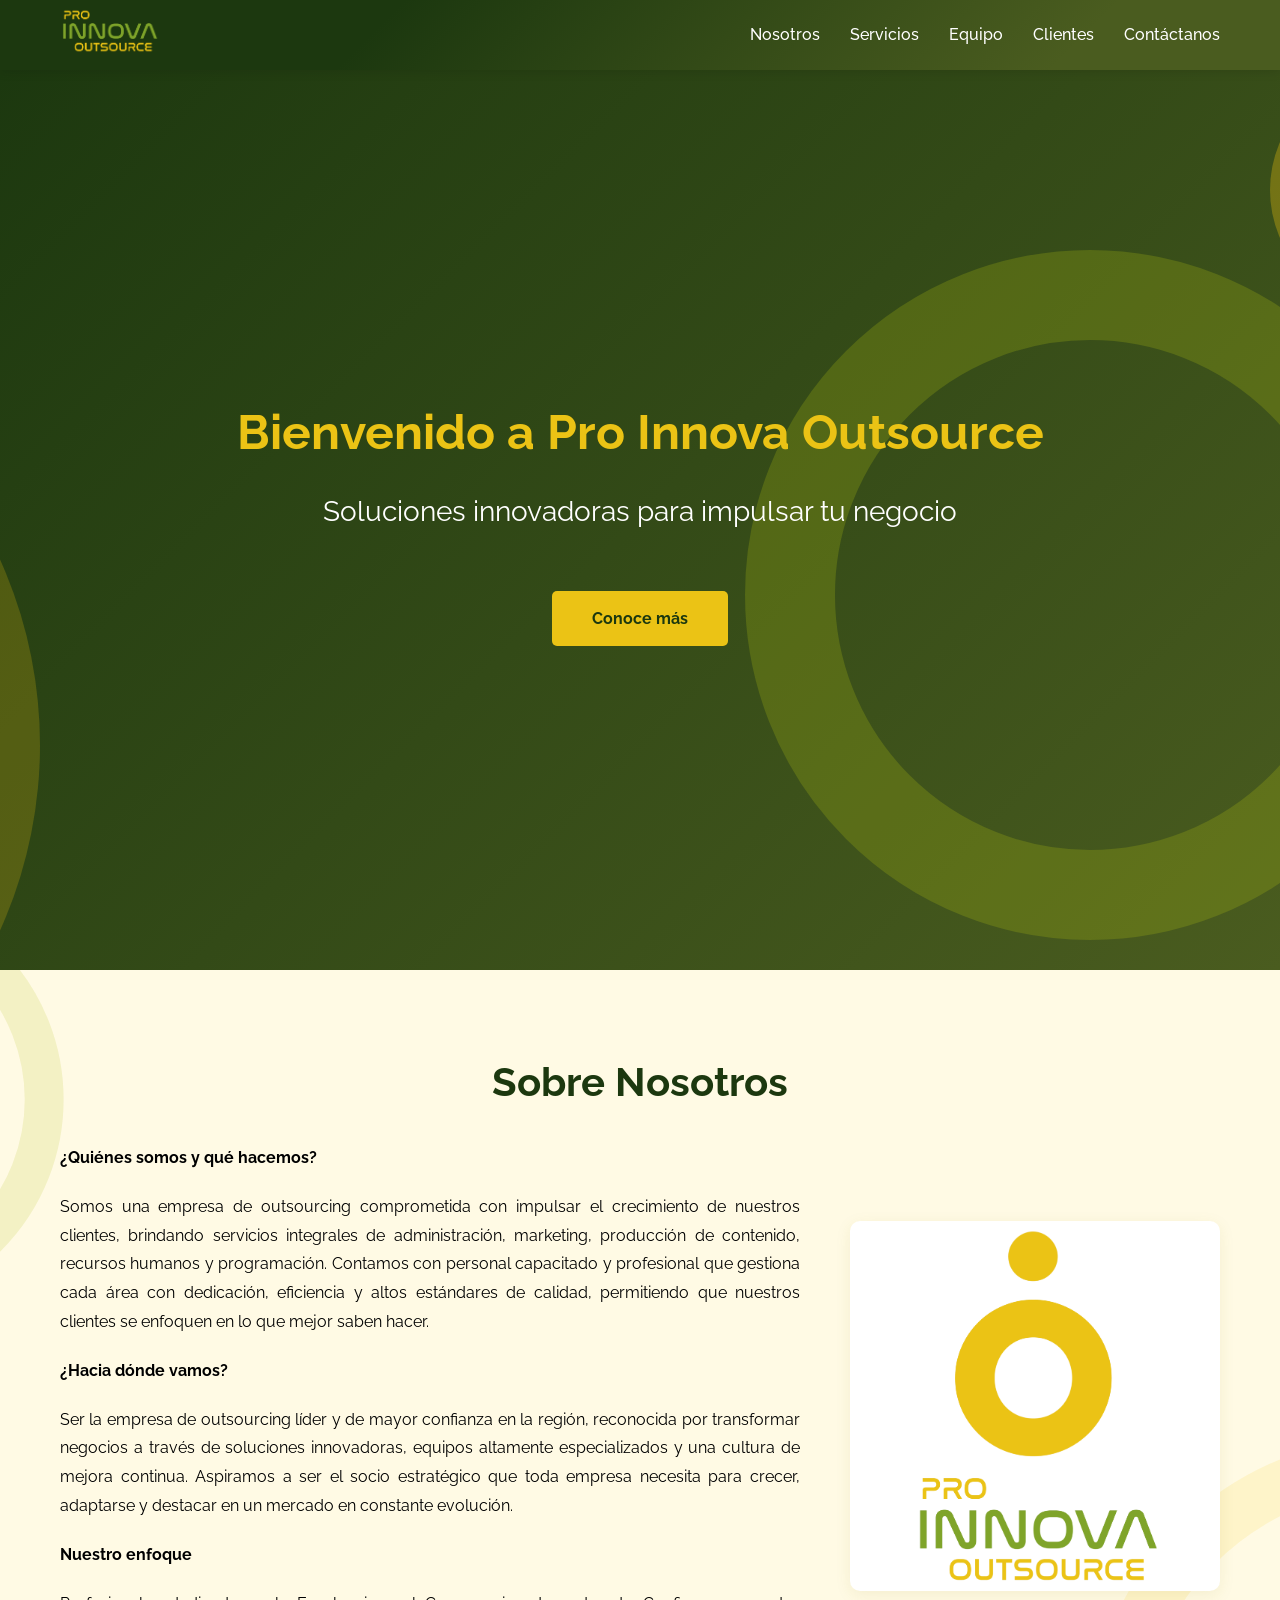
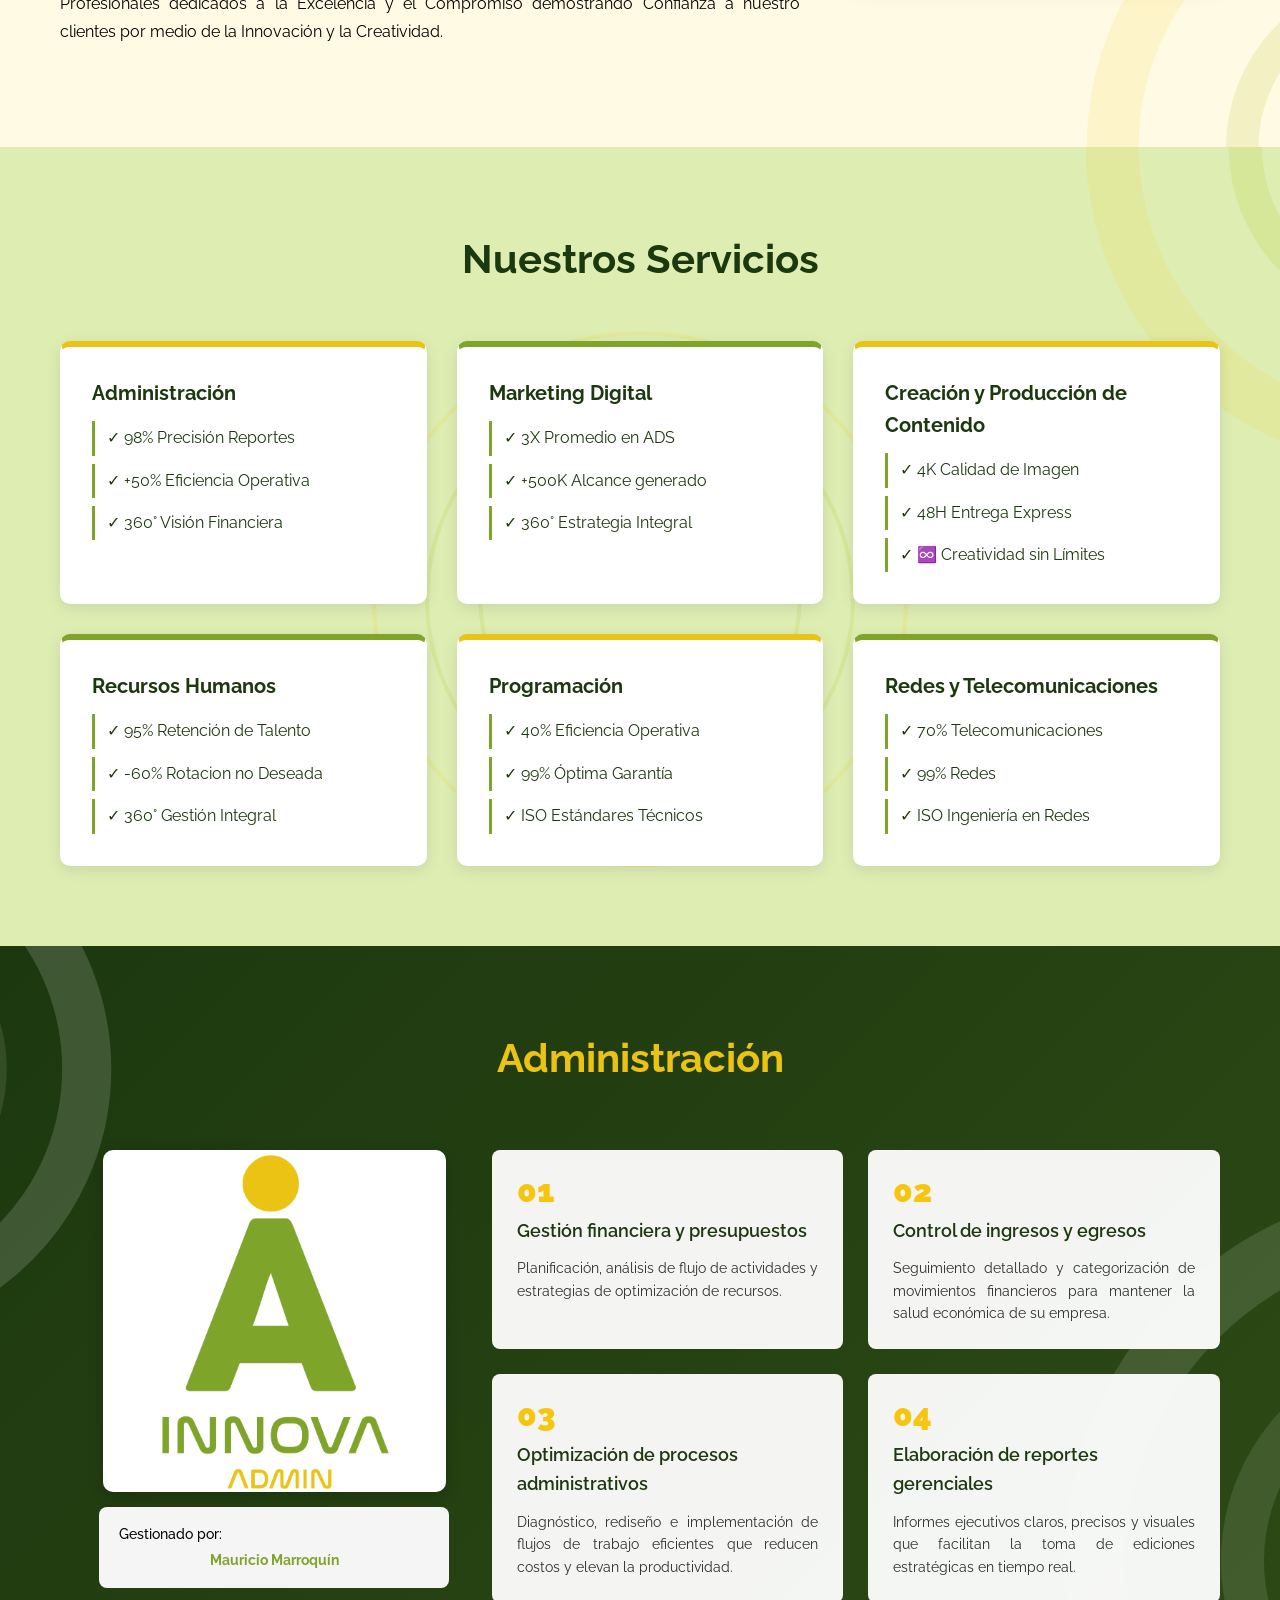
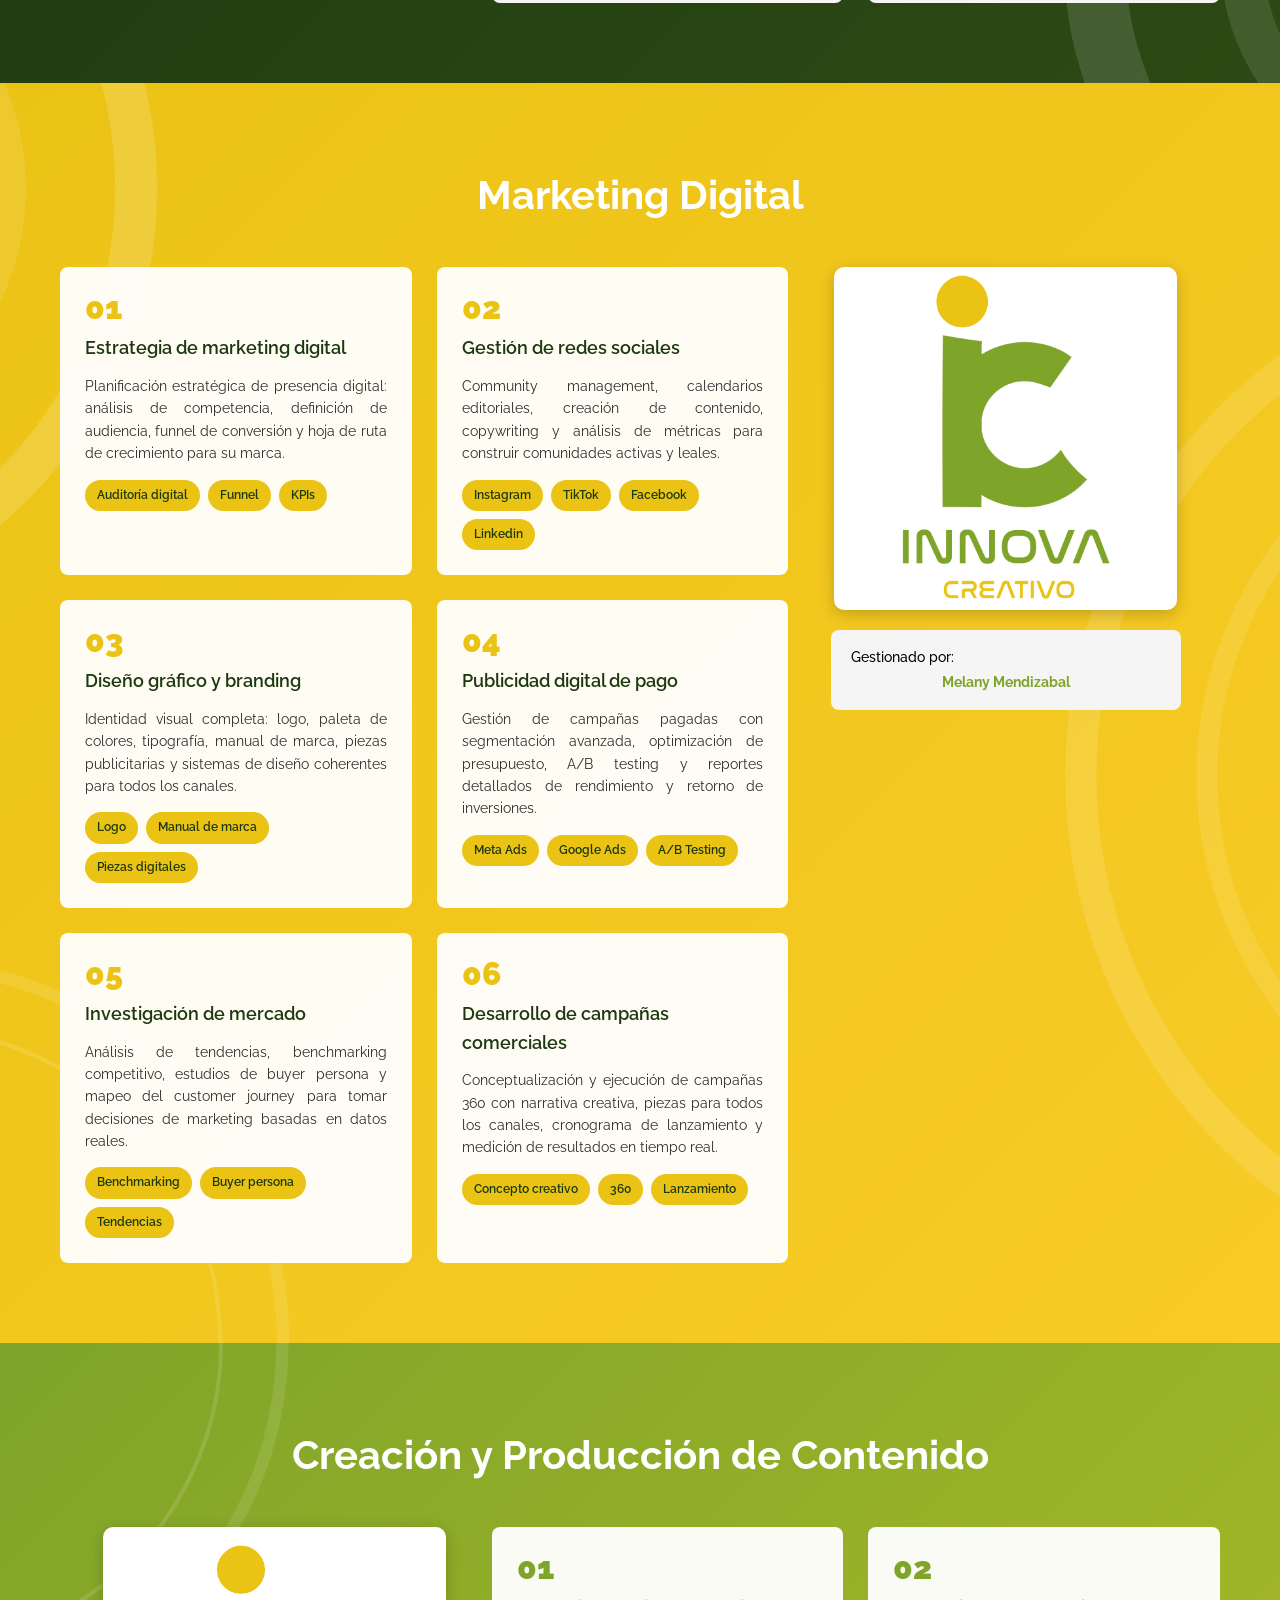
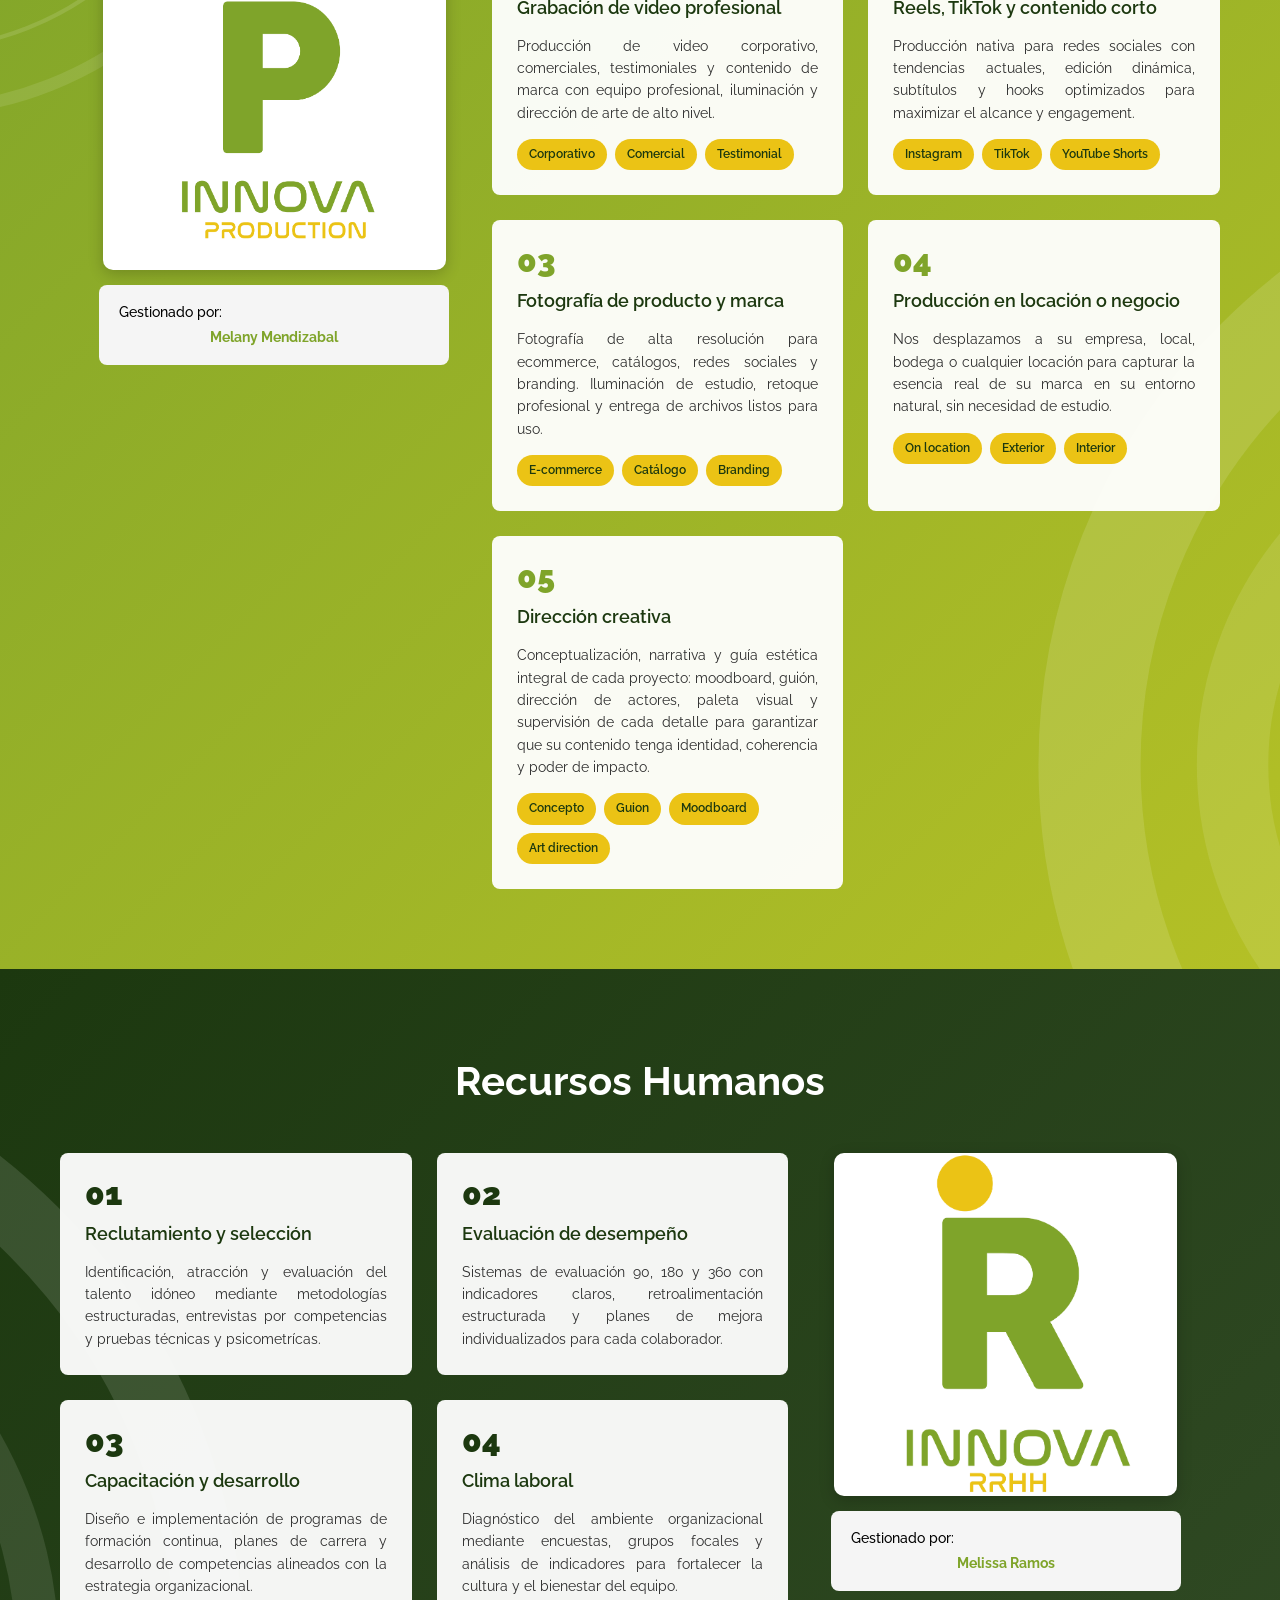
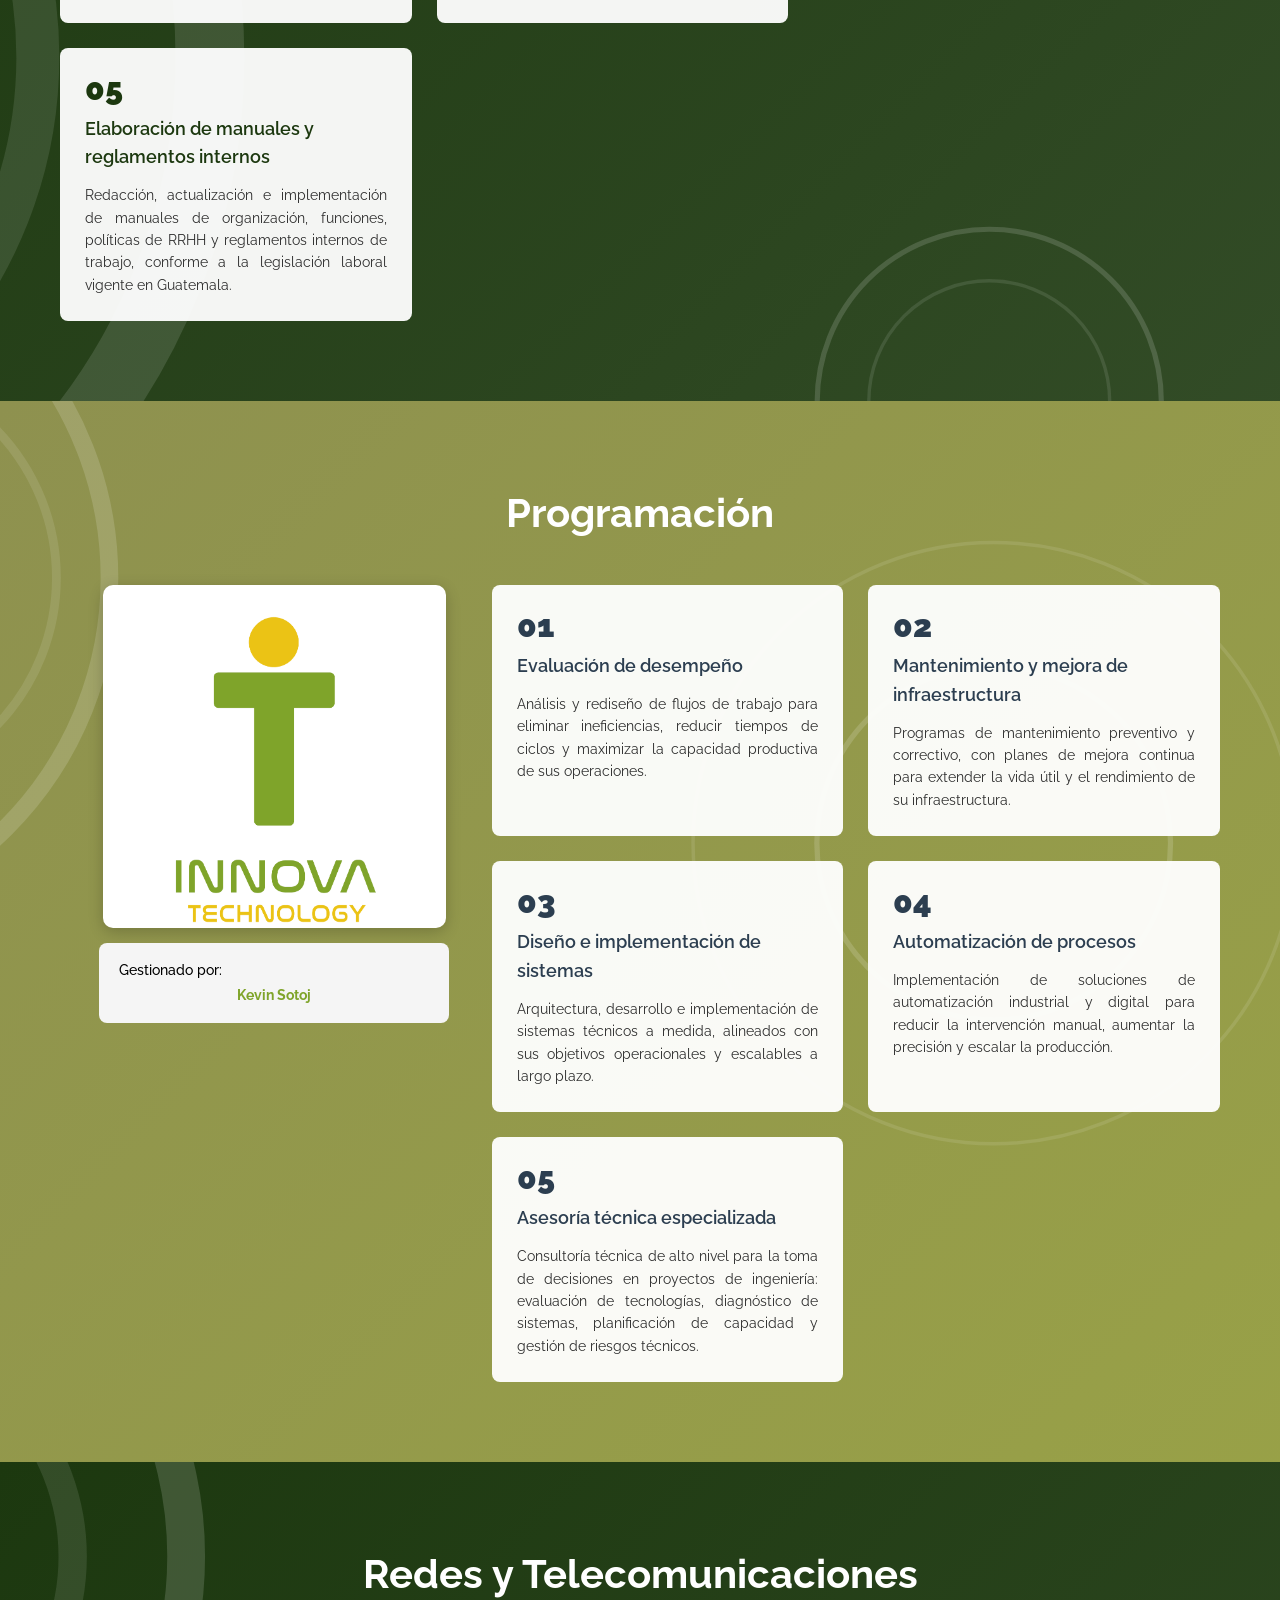
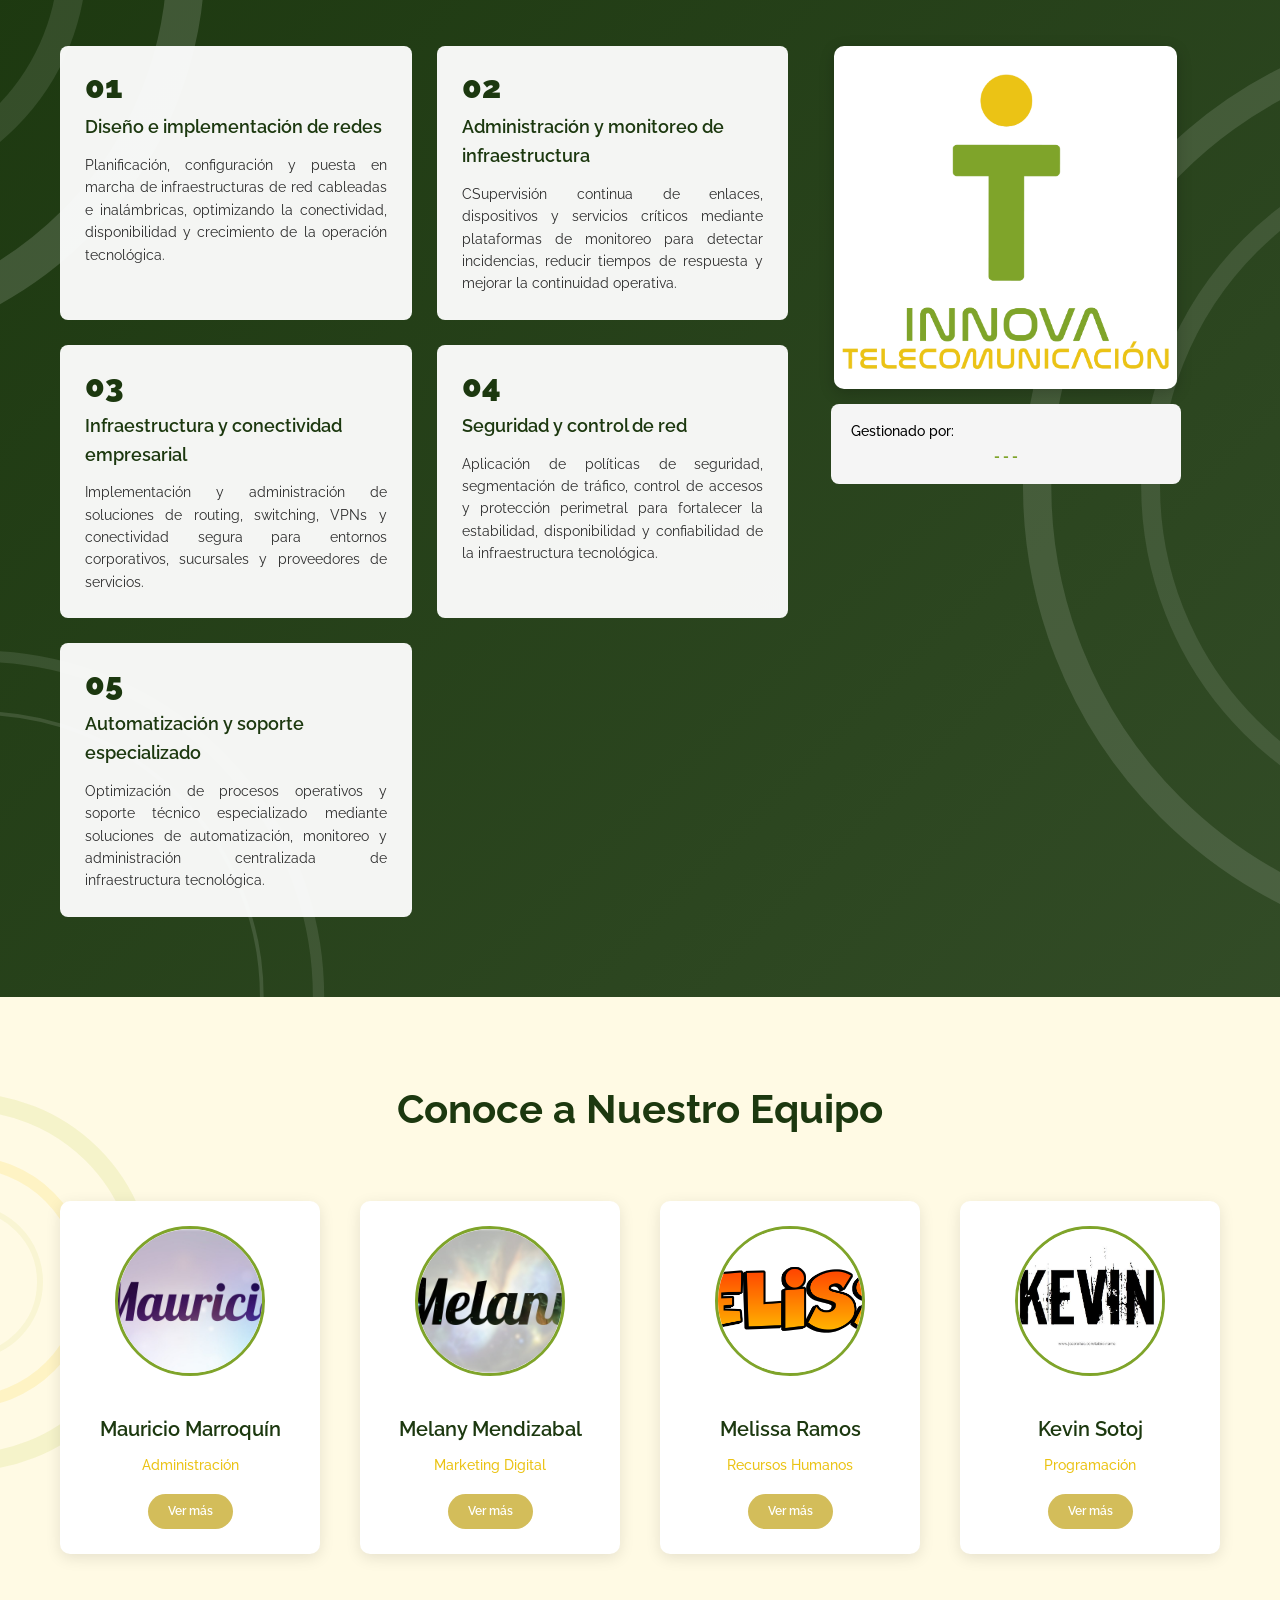
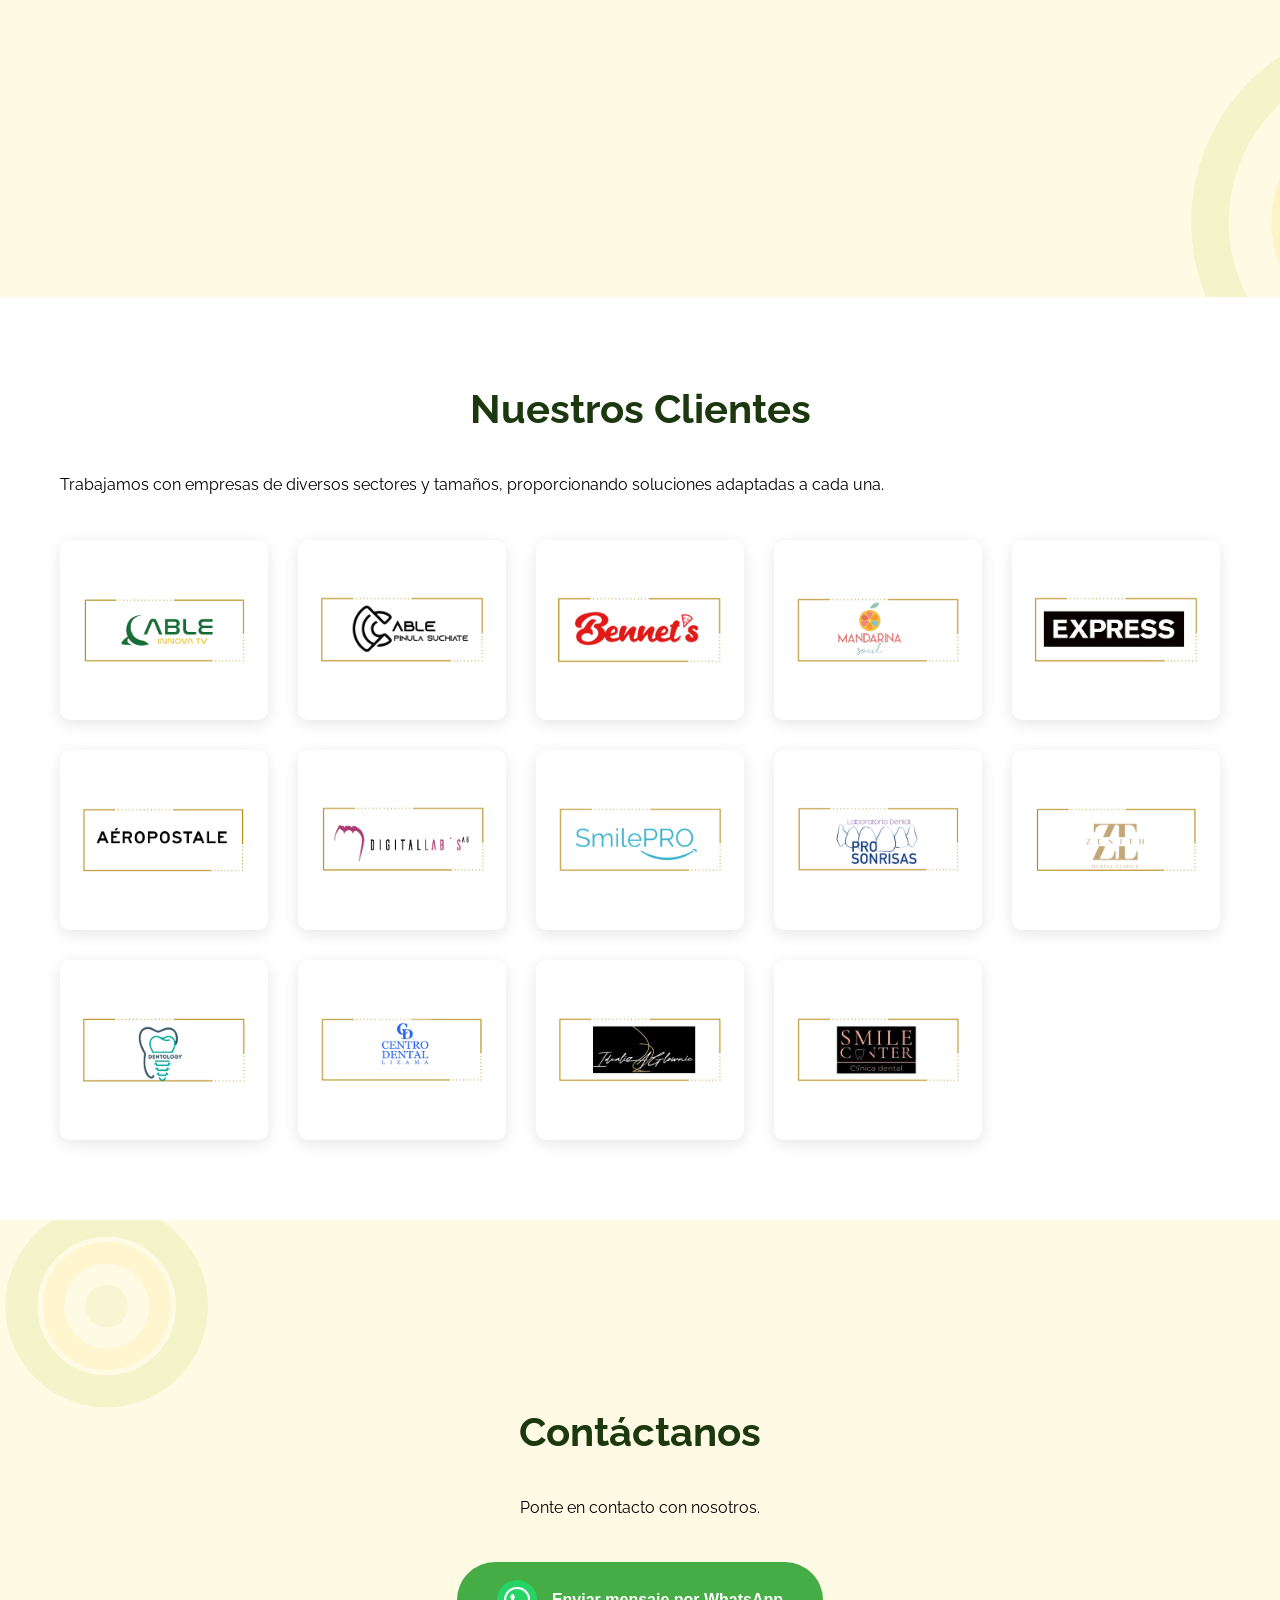
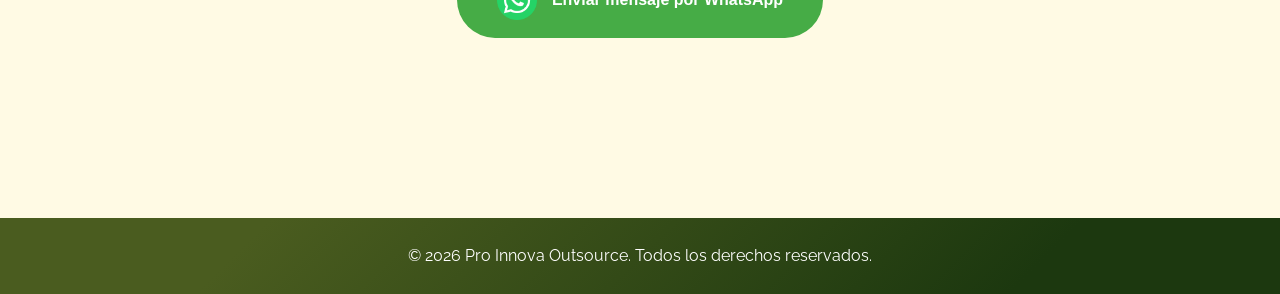
==== commit 073c1a48: "v6" ====
--- a/index.html
+++ b/index.html
@@ -31,6 +31,7 @@
                         <li><a href="#creacion-produccion" class="dropdown-link">Creación de Contenido</a></li>
                         <li><a href="#recursos-humanos" class="dropdown-link">Recursos Humanos</a></li>
                         <li><a href="#programacion" class="dropdown-link">Programación</a></li>
+                        <li><a href="#redes-telecomunicaciones" class="dropdown-link">Redes y Telecomunicaciones</a></li>
                     </ul> 
                 </li>
                 <li><a href="#Equipo" class="nav-link">Equipo</a></li>
@@ -139,6 +140,14 @@
                             <div class="stat-item">✓ ISO Estándares Técnicos</div>
                         </div>
                     </a>
+                    <a href="#redes-telecomunicaciones" class="service-card">
+                        <h3>Redes y Telecomunicaciones</h3>
+                        <div class="card-stats">
+                            <div class="stat-item">✓ 70% Telecomunicaciones</div>
+                            <div class="stat-item">✓ 99% Redes</div>
+                            <div class="stat-item">✓ ISO Ingeniería en Redes</div>
+                        </div>
+                    </a>
                 </div>
             </div>
         </section>
@@ -528,6 +537,80 @@
                 </div>
             </div>
         </section>
+
+
+        
+
+                    <!-- SECCION REDES Y TELECOMUNICACIONES -->
+        <section id="redes-telecomunicaciones" class="section redestele-section">
+            <svg class="redestele-decoration" viewBox="0 0 1200 600" preserveAspectRatio="xMidYMid slice">
+                <!-- Líneas circulares decorativas izquierda -->
+                <circle cx="160" cy="50" r="200" fill="none" stroke="rgba(255, 255, 255, 0.15)" stroke-width="20"></circle>
+                <circle cx="180" cy="50" r="120" fill="none" stroke="rgba(255, 255, 255, 0.1)" stroke-width="15"></circle>
+                <circle cx="200" cy="50" r="50" fill="none" stroke="rgba(255, 255, 255, 0.15)" stroke-width="10"></circle>
+                
+                
+                <circle cx="250" cy="600" r="150" fill="none" stroke="rgba(255, 255, 255, 0.12)" stroke-width="2"></circle>
+                <circle cx="250" cy="600" r="180" fill="none" stroke="rgba(255, 255, 255, 0.1)" stroke-width="6"></circle>
+                
+
+                <!-- Líneas circulares decorativas derecha -->
+                <circle cx="1050" cy="330" r="240" fill="none" stroke="rgba(255, 255, 255, 0.12)" stroke-width="15"></circle>
+                <circle cx="1050" cy="330" r="180" fill="none" stroke="rgba(255, 255, 255, 0.1)" stroke-width="10"></circle>
+                
+                <!-- Línea Bézier decorativa 
+                <path d="M 100 150 Q 400 200, 700 100 T 1200 250" stroke="rgba(255, 255, 255, 0.25)" stroke-width="4" fill="none" stroke-linecap="round"></path>
+                <path d="M 250 300 Q 550 350, 850 250 T 1200 600" stroke="rgba(255, 255, 255, 0.25)" stroke-width="4" fill="none" stroke-linecap="round"></path>-->
+            </svg>
+            <div class="container redestele-container">
+                <h2>Redes y Telecomunicaciones</h2>
+                <div class="redestele-content redestele-content-wrapper">
+                    <div class="redestele-services">
+                        <div class="redestele-item redestele-item-01">
+                            <div class="redestele-number">01</div>
+                            <h3>Diseño e implementación de redes</h3>
+                            <p>Planificación, configuración y puesta en marcha de infraestructuras de red cableadas e inalámbricas, optimizando la conectividad, disponibilidad y crecimiento de la operación tecnológica.</p> 
+                        </div>
+
+                        <div class="redestele-item redestele-item-02">
+                            <div class="redestele-number">02</div>
+                            <h3>Administración y monitoreo de infraestructura</h3>
+                            <p>CSupervisión continua de enlaces, dispositivos y servicios críticos mediante plataformas de monitoreo para detectar incidencias, reducir tiempos de respuesta y mejorar la continuidad operativa.</p> 
+                        </div>
+
+                        <div class="redestele-item redestele-item-03">
+                            <div class="redestele-number">03</div>
+                            <h3>Infraestructura y conectividad empresarial</h3>
+                            <p>Implementación y administración de soluciones de routing, switching, VPNs y conectividad segura para entornos corporativos, sucursales y proveedores de servicios.</p> 
+                        </div>
+
+                        <div class="redestele-item redestele-item-04">
+                            <div class="redestele-number">04</div>
+                            <h3>Seguridad y control de red</h3>
+                            <p>Aplicación de políticas de seguridad, segmentación de tráfico, control de accesos y protección perimetral para fortalecer la estabilidad, disponibilidad y confiabilidad de la infraestructura tecnológica.</p> 
+                        </div>
+
+                        <div class="redestele-item redestele-item-05">
+                            <div class="redestele-number">05</div>
+                            <h3>Automatización y soporte especializado</h3>
+                            <p>Optimización de procesos operativos y soporte técnico especializado mediante soluciones de automatización, monitoreo y administración centralizada de infraestructura tecnológica.</p> 
+                        </div>
+                    </div>
+
+                    <div class="redestele-column">
+                        <div class="redestele-image">
+                            <img src="images/logos/1x1/telecomunica.png" alt="Redes y Telecomunicaciones">
+                        </div>
+                        <a href="#Equipo" class="managed-by-card">
+                            <p>Gestionado por:</p>
+                            <p style="text-align: center;"><strong>- - -</strong></p>
+                        </a>
+                    </div>
+                </div>
+            </div>
+        </section>
+
+
 
         <!-- SECCIÓN EQUIPO -->
         <section id="Equipo" class="section">
--- a/view/styles.css
+++ b/view/styles.css
@@ -370,12 +370,17 @@
 
 .service-card:nth-child(4) {
     border-top: 6px solid #7FA42A;
-    grid-column: 2 / span 2;
+    /*grid-column: 2 / span 2;*/
 }
 
 .service-card:nth-child(5) {
     border-top: 6px solid #EBC315;
-    grid-column: 4 / span 2;
+    /*grid-column: 4 / span 2;*/
+}
+
+.service-card:nth-child(6) {
+    border-top: 6px solid #7FA42A;
+    /*grid-column: 6 / span 2;*/
 }
 
 .service-card h3 {
@@ -1065,6 +1070,112 @@
     margin: 0;
 }
 
+
+
+/* redestele SECTION */
+.redestele-section {
+    background: linear-gradient(135deg, var(--color-verde-oscuro) 0%, rgba(28, 56, 15, 0.9) 100%);
+    color: var(--color-blanco);
+    position: relative;
+    overflow: hidden;
+}
+
+.redestele-decoration {
+    position: absolute;
+    top: 0;
+    left: 0;
+    width: 100%;
+    height: 100%;
+    z-index: 0;
+    pointer-events: none;
+}
+
+.redestele-section h2 {
+    color: var(--color-blanco);
+}
+
+.redestele-container {
+    position: relative;
+    z-index: 1;
+}
+
+.redestele-content {
+    display: grid;
+    grid-template-columns: 1.7fr 1fr;
+    gap: 3px;
+    align-items: flex-start;
+    margin-top: 40px;
+}
+
+.redestele-column {
+    display: flex;
+    flex-direction: column;
+    align-items: center;
+    gap: 15px;
+}
+
+.redestele-image {
+    display: flex;
+    justify-content: center;
+}
+
+.redestele-image img {
+    max-width: 80%;
+    height: auto;
+    border-radius: 10px;
+    box-shadow: 0 4px 15px rgba(0, 0, 0, 0.2);
+    transition: transform 0.3s ease;
+    background: var(--color-blanco);
+}
+
+.redestele-image img:hover {
+    transform: scale(1.15);
+}
+
+.redestele-services {
+    position: relative;
+    display: grid;
+    grid-template-columns: 1fr 1fr;
+    gap: 25px;
+    z-index: 1;
+}
+
+.redestele-item {
+    position: relative;
+    z-index: 1;
+    padding: 25px;
+    background: rgba(255, 255, 255, 0.95);
+    border-radius: 8px; 
+    transition: all 0.3s ease;
+}
+
+.redestele-item:hover {
+    transform: translateY(-10px);
+    box-shadow: 0 10px 30px rgba(0, 0, 0, 0.2);
+}
+
+.redestele-number {
+    font-size: 32px;
+    font-weight: 900;
+    color: var(--color-verde-oscuro);
+    margin-bottom: 10px;
+    line-height: 1;
+}
+
+.redestele-item h3 {
+    color: var(--color-verde-oscuro);
+    font-size: 18px;
+    margin-bottom: 12px;
+    font-weight: 600;
+}
+
+.redestele-item p {
+    font-size: 14px;
+    color: var(--color-gris-oscuro);
+    line-height: 1.6;
+    margin: 0;
+}
+
 /* FORMULARIO DE CONTACTO */
 .contact-form {
     max-width: 600px;
@@ -1123,11 +1234,10 @@
     position: relative;
     z-index: 1;
     text-align: center;
-    min-height: calc(80vh - 100px);
     display: flex;
     align-items: center;
     justify-content: center;
-    padding-bottom: 50px;
+    padding: 180px 30px;
 }
  
 
@@ -1435,7 +1545,7 @@
     color: var(--color-blanco);
     text-align: center;
     padding: 25px 20px;
-    margin-top: 50px;
+    margin-top: 0;
 
 }
 
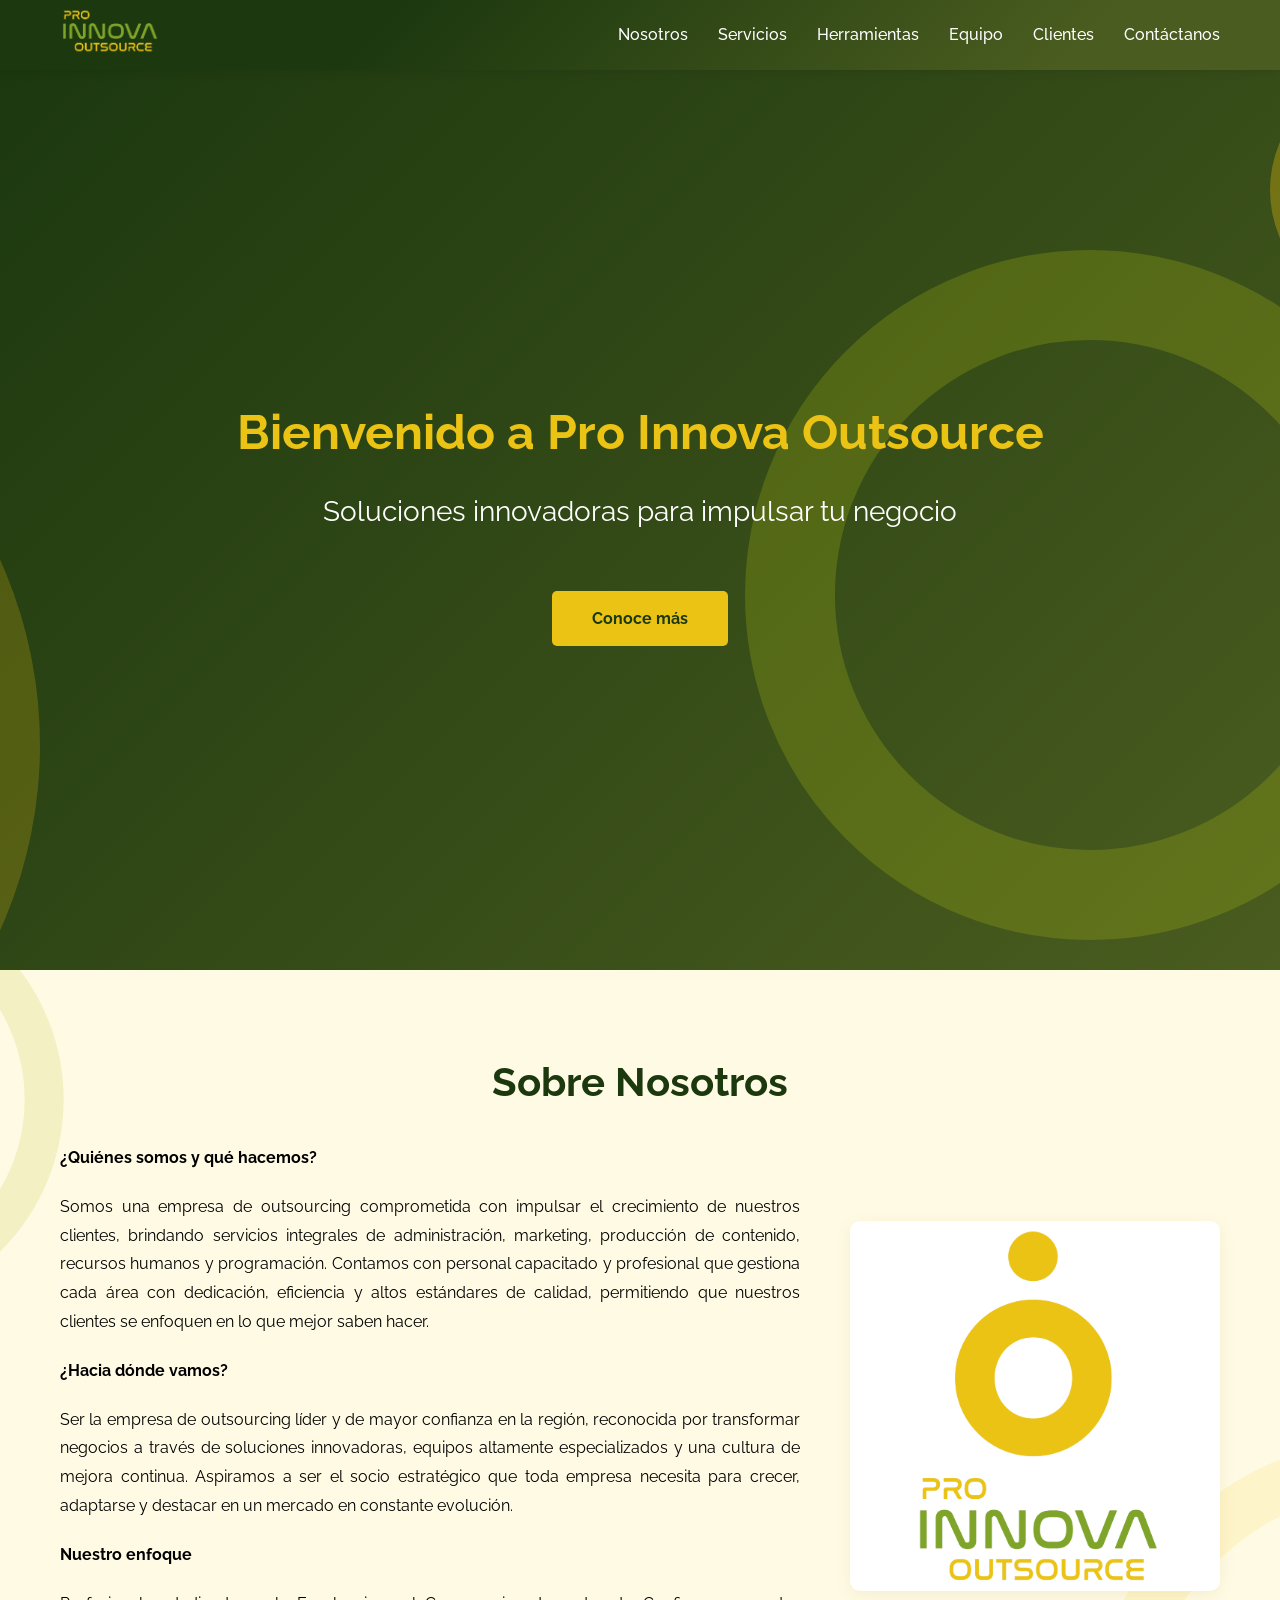
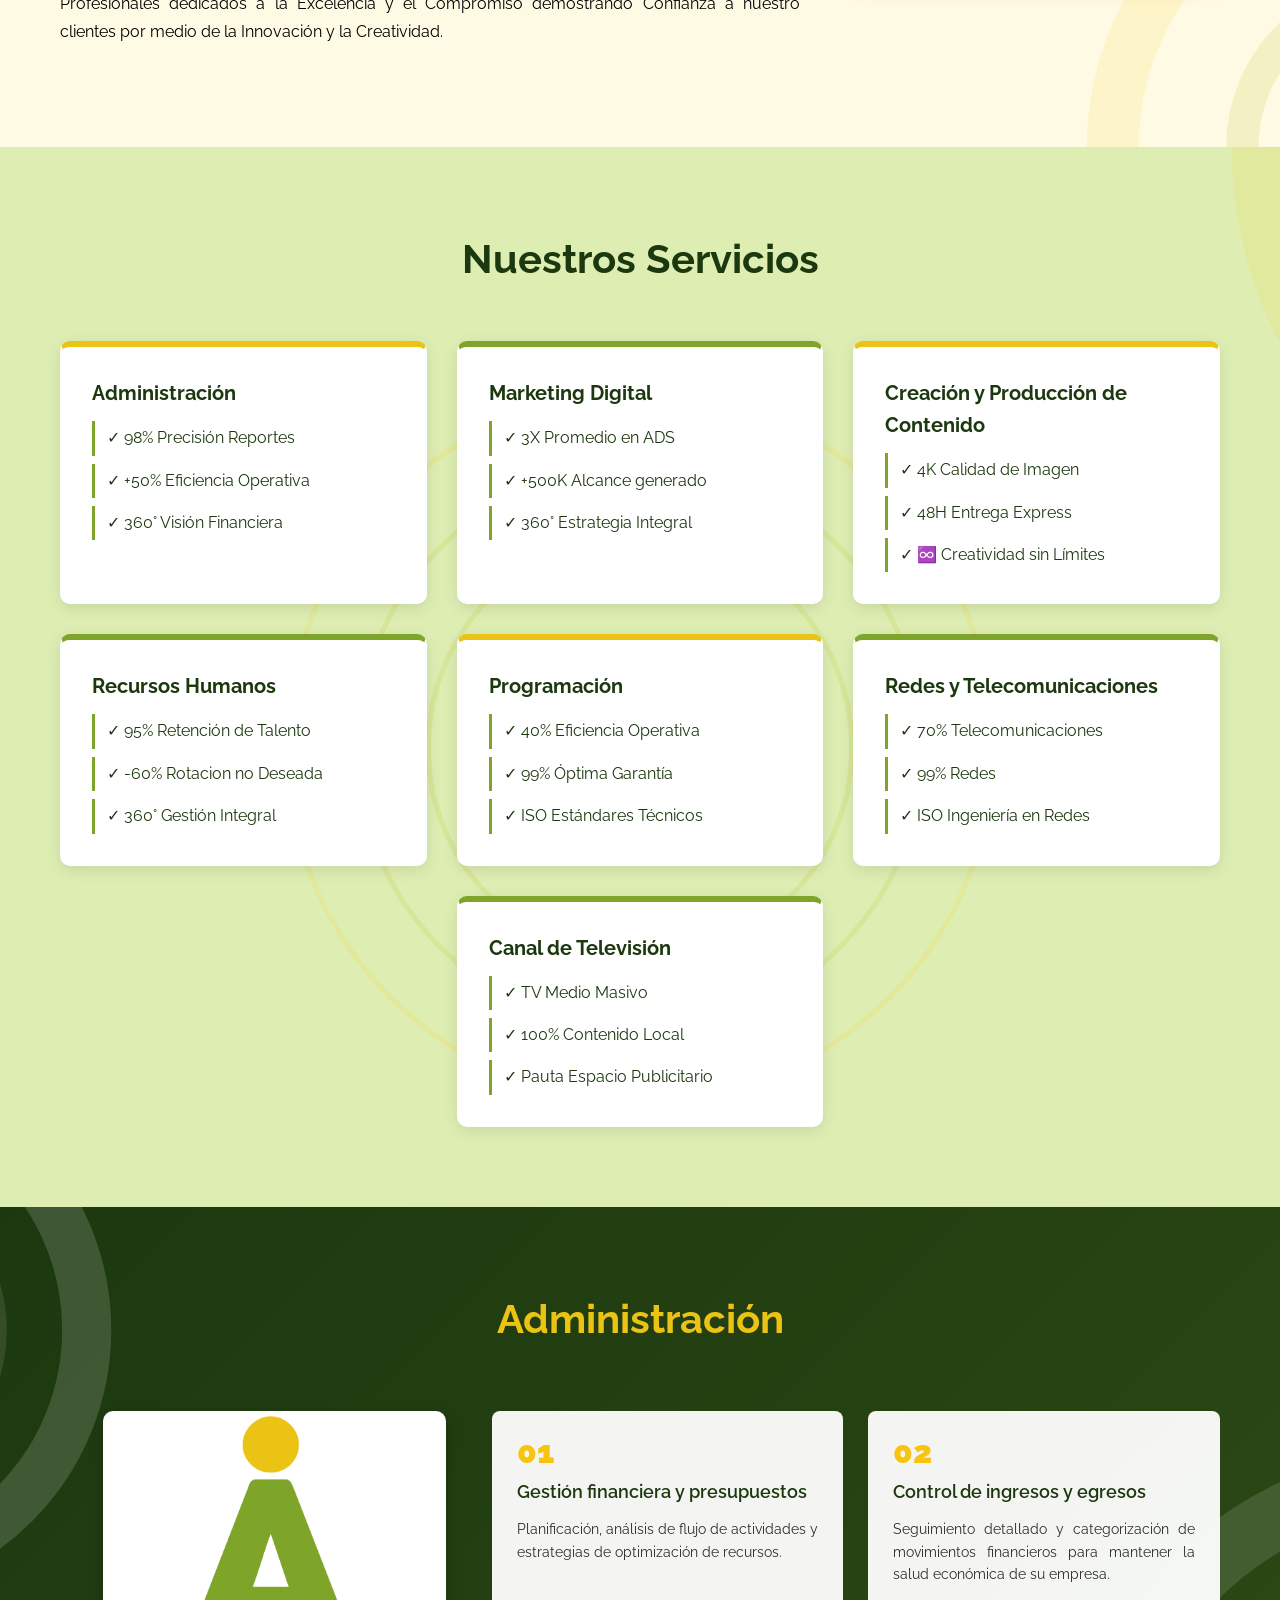
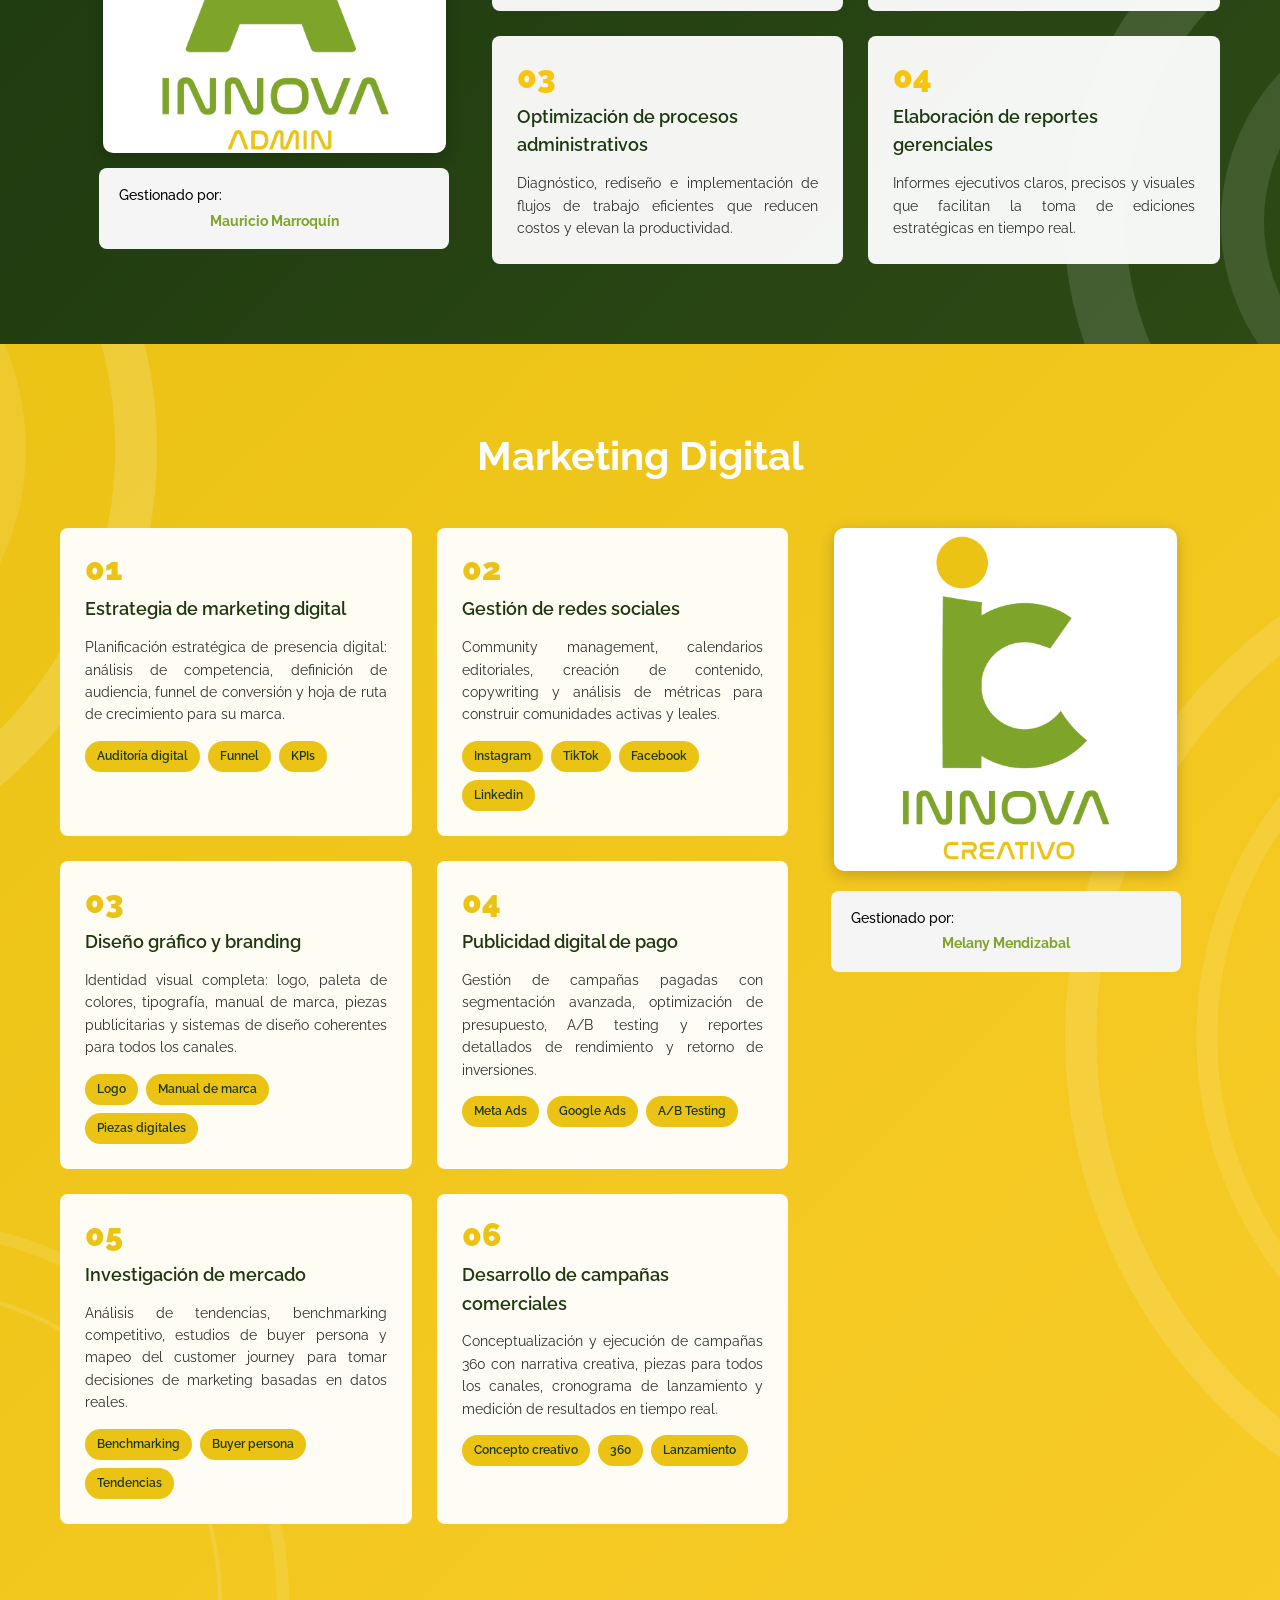
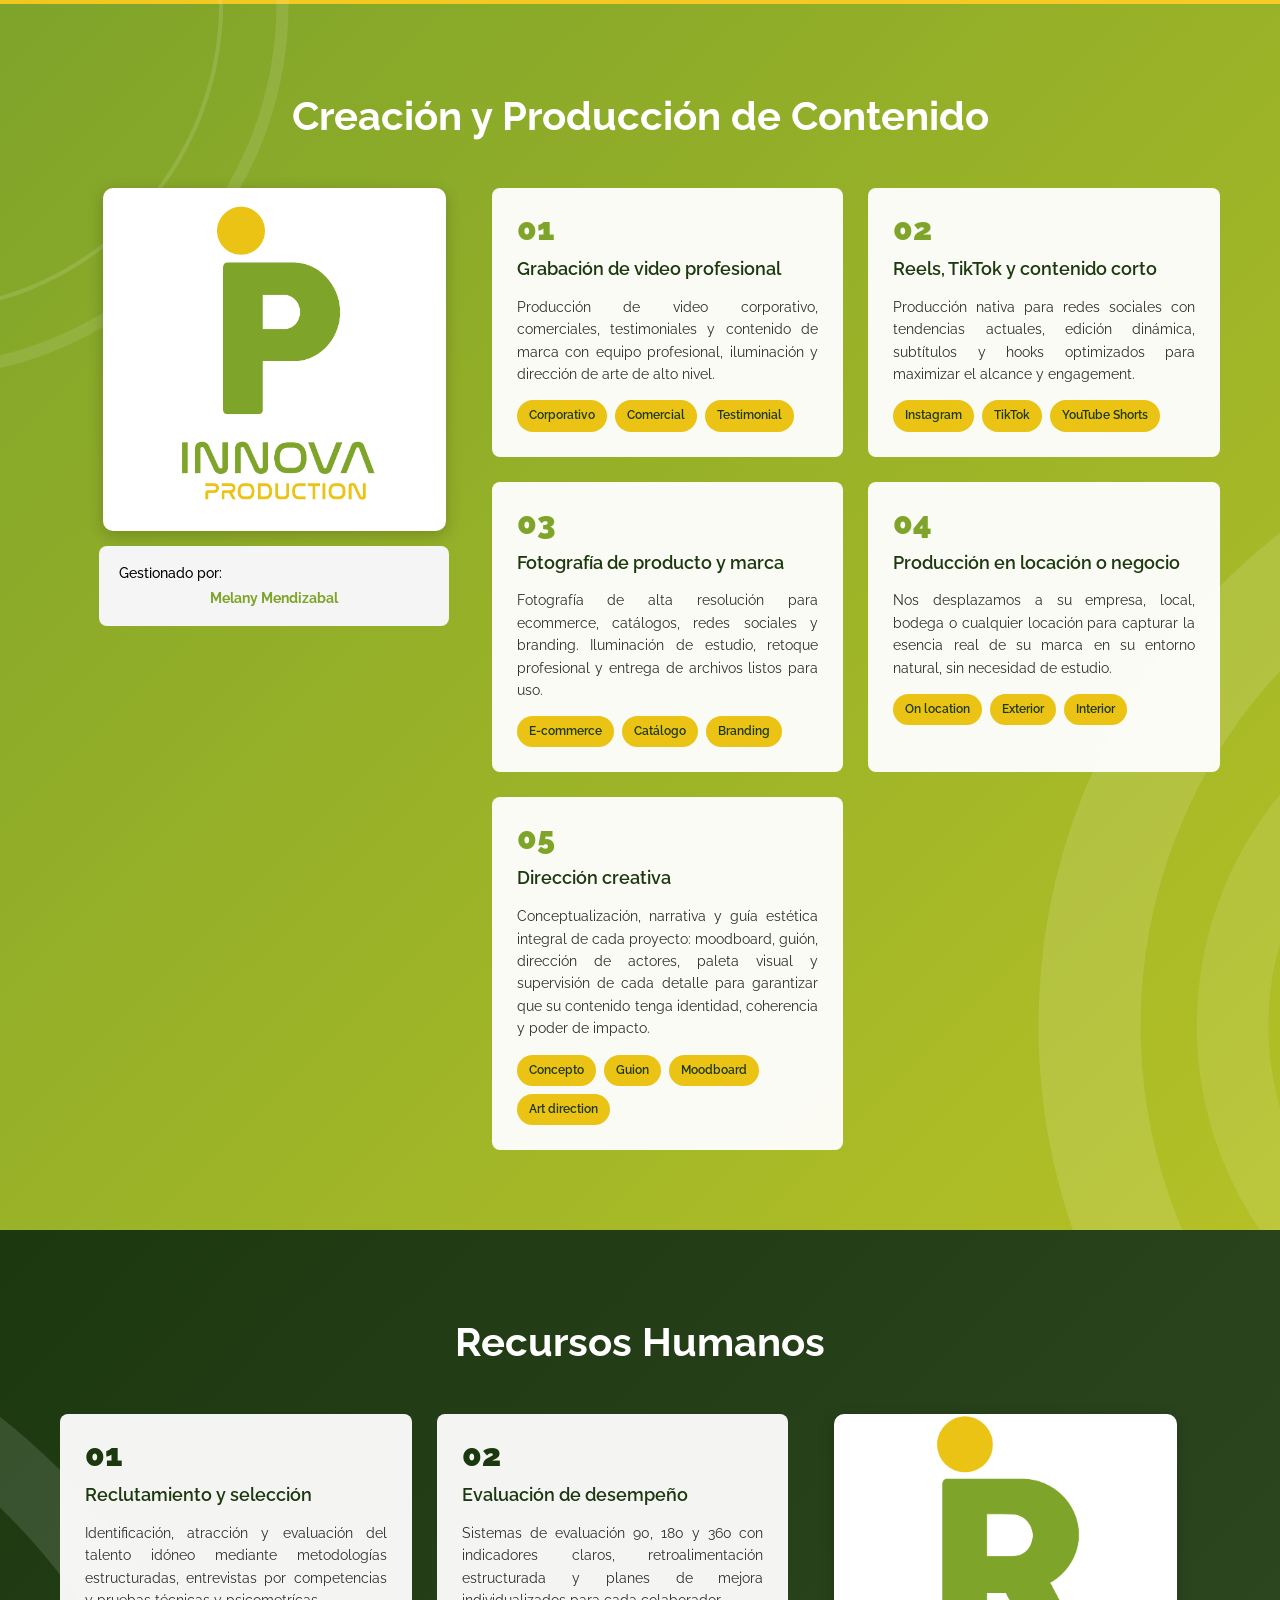
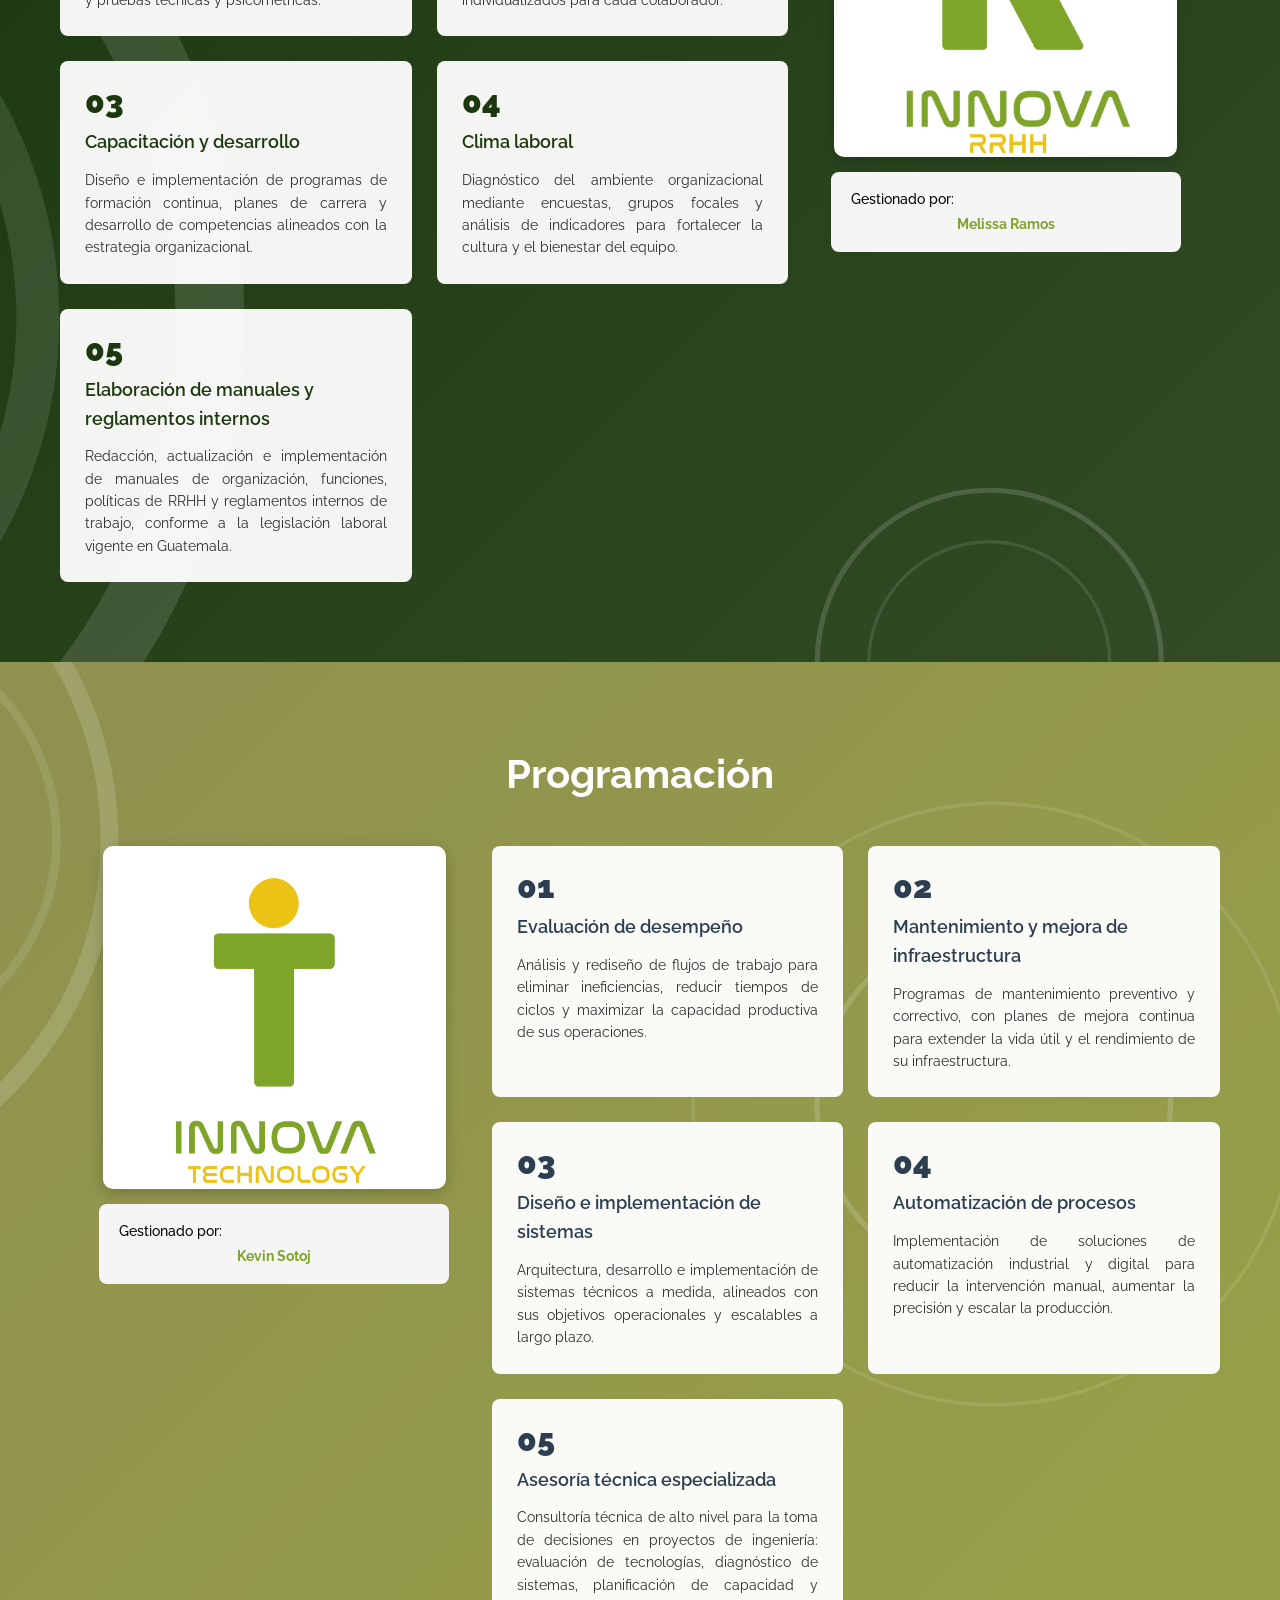
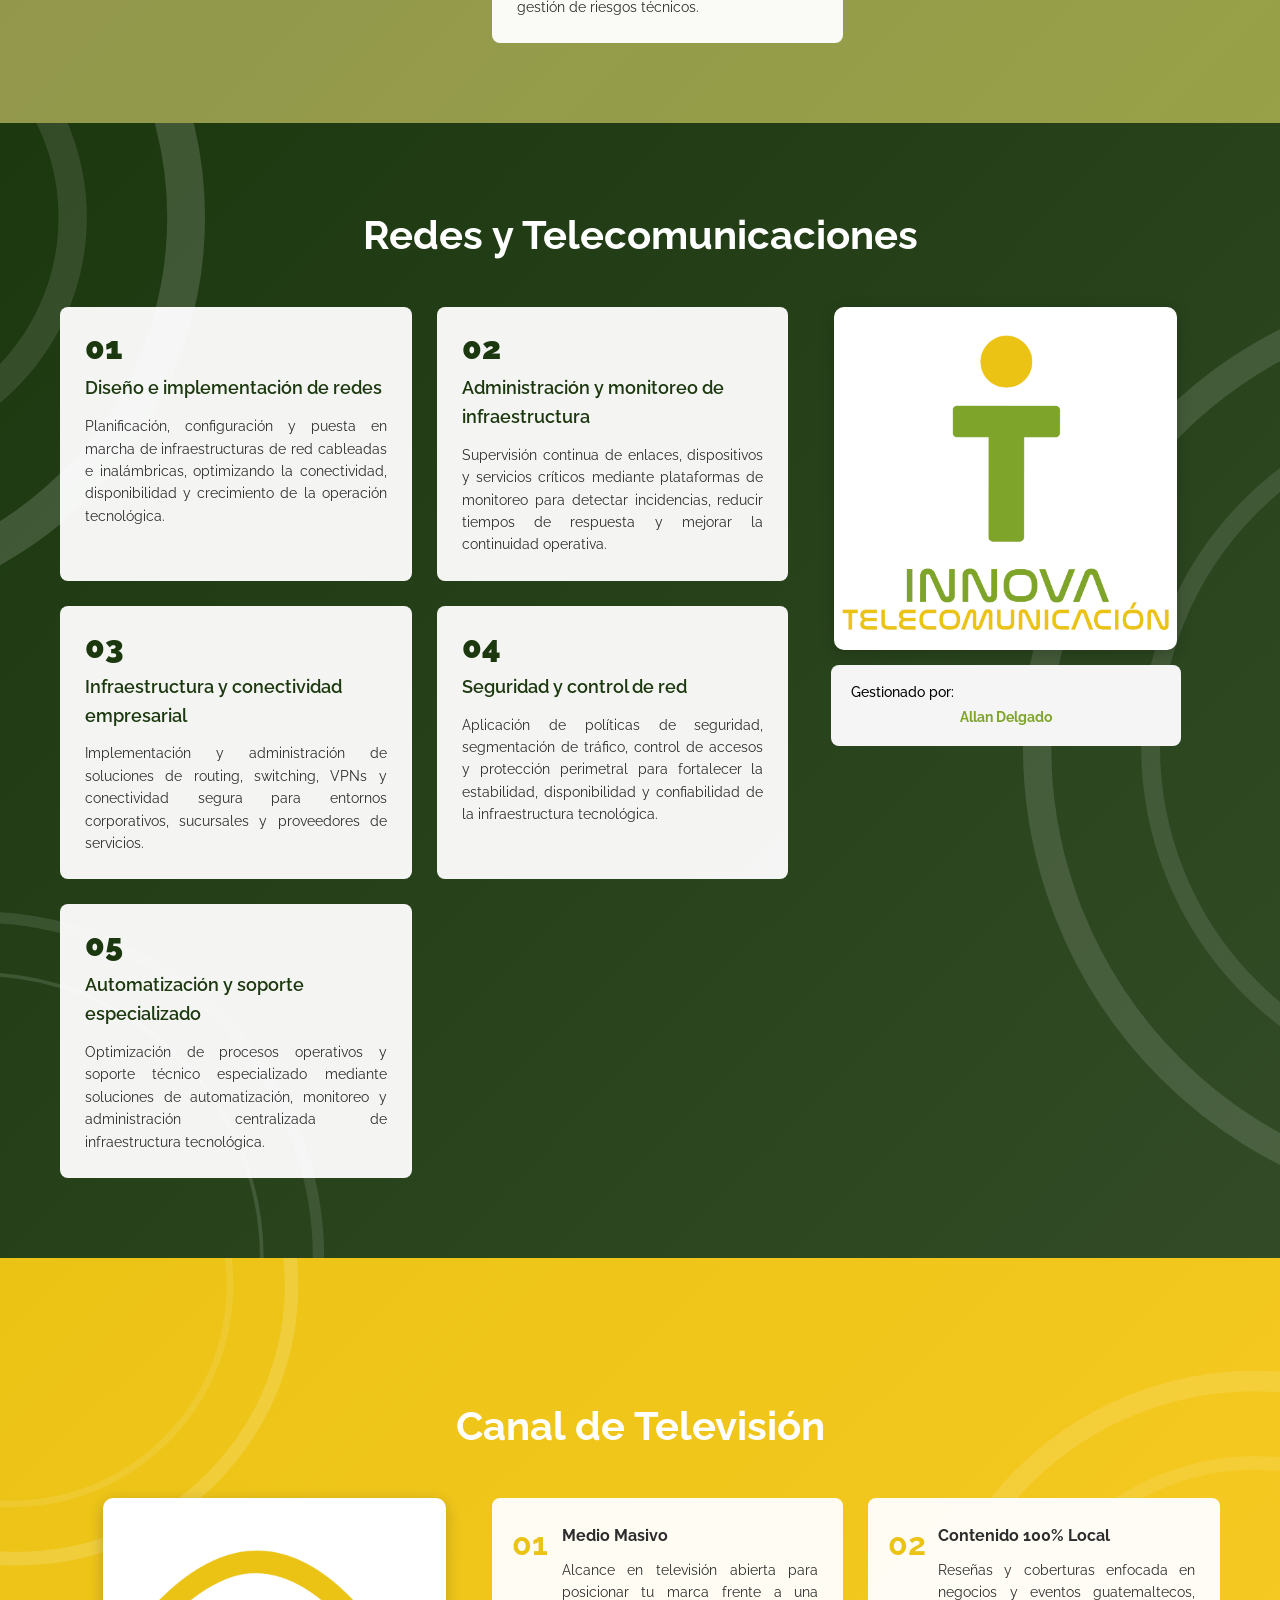
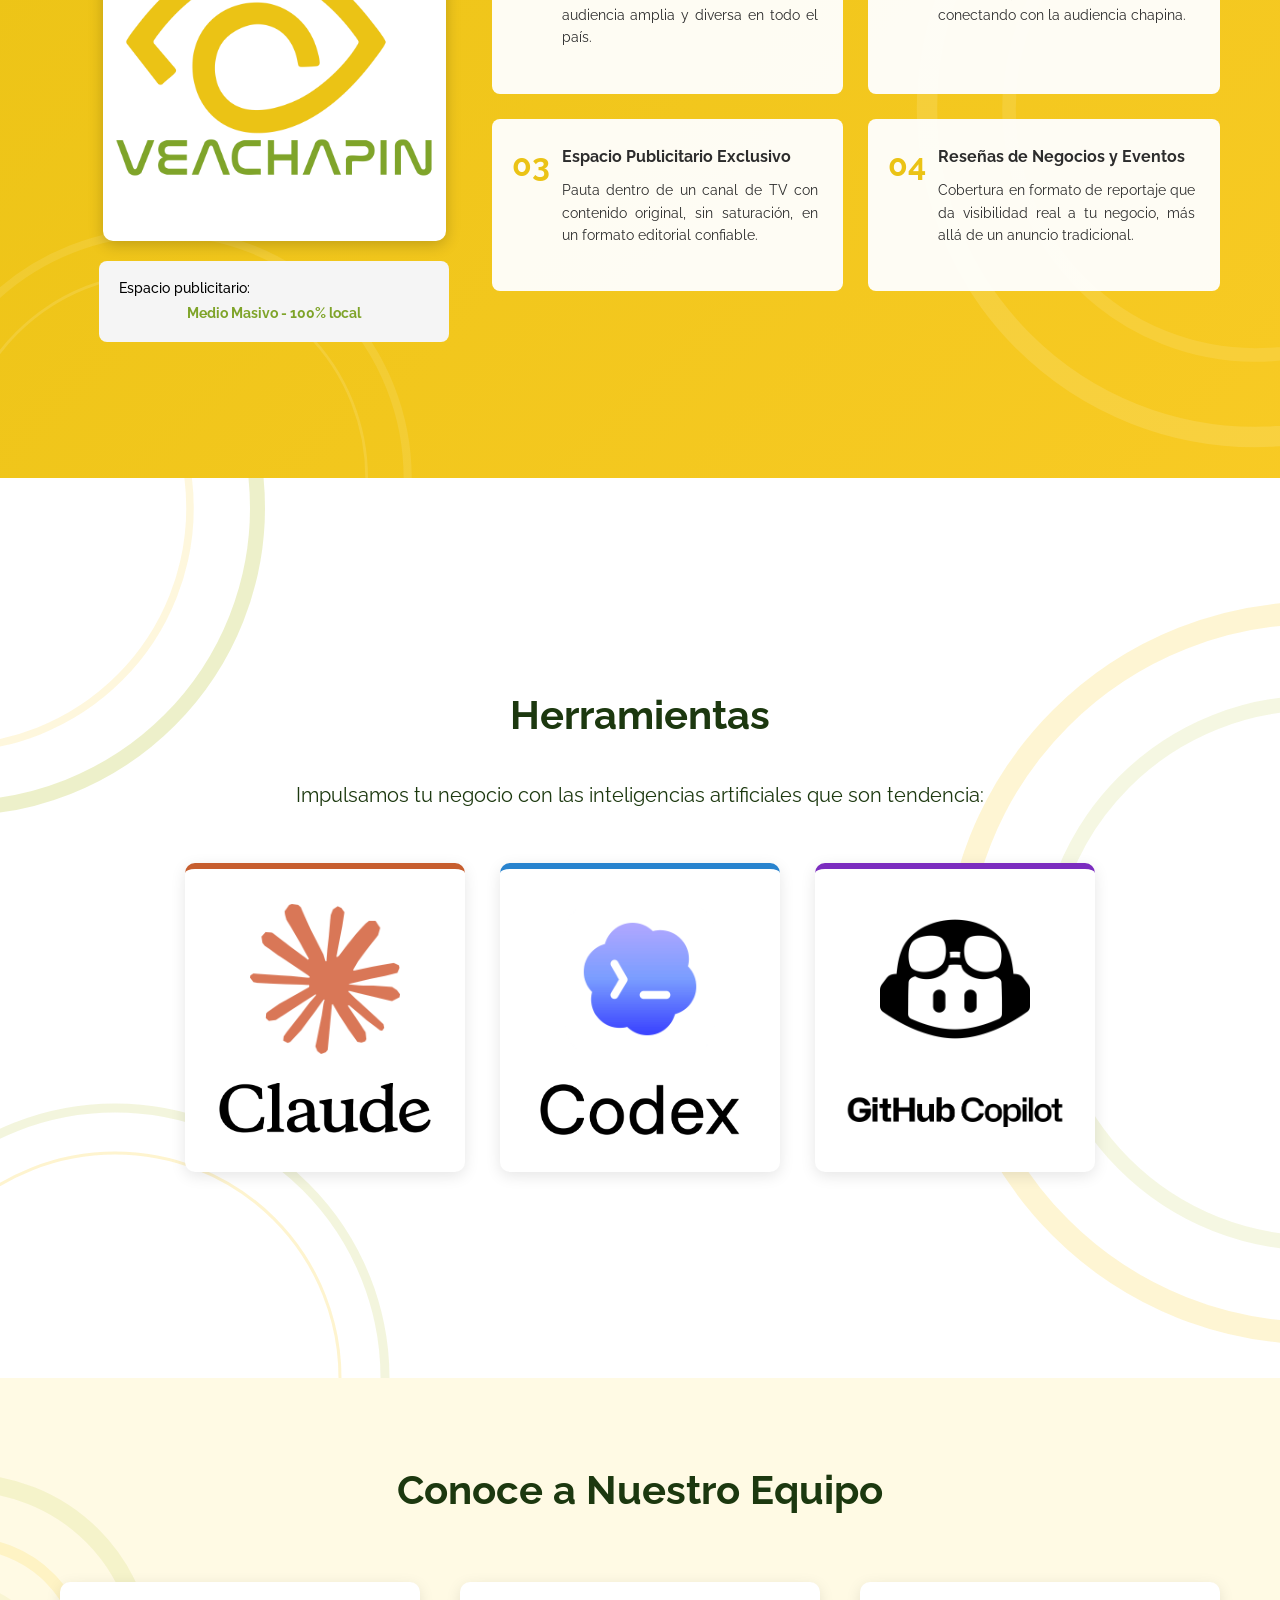
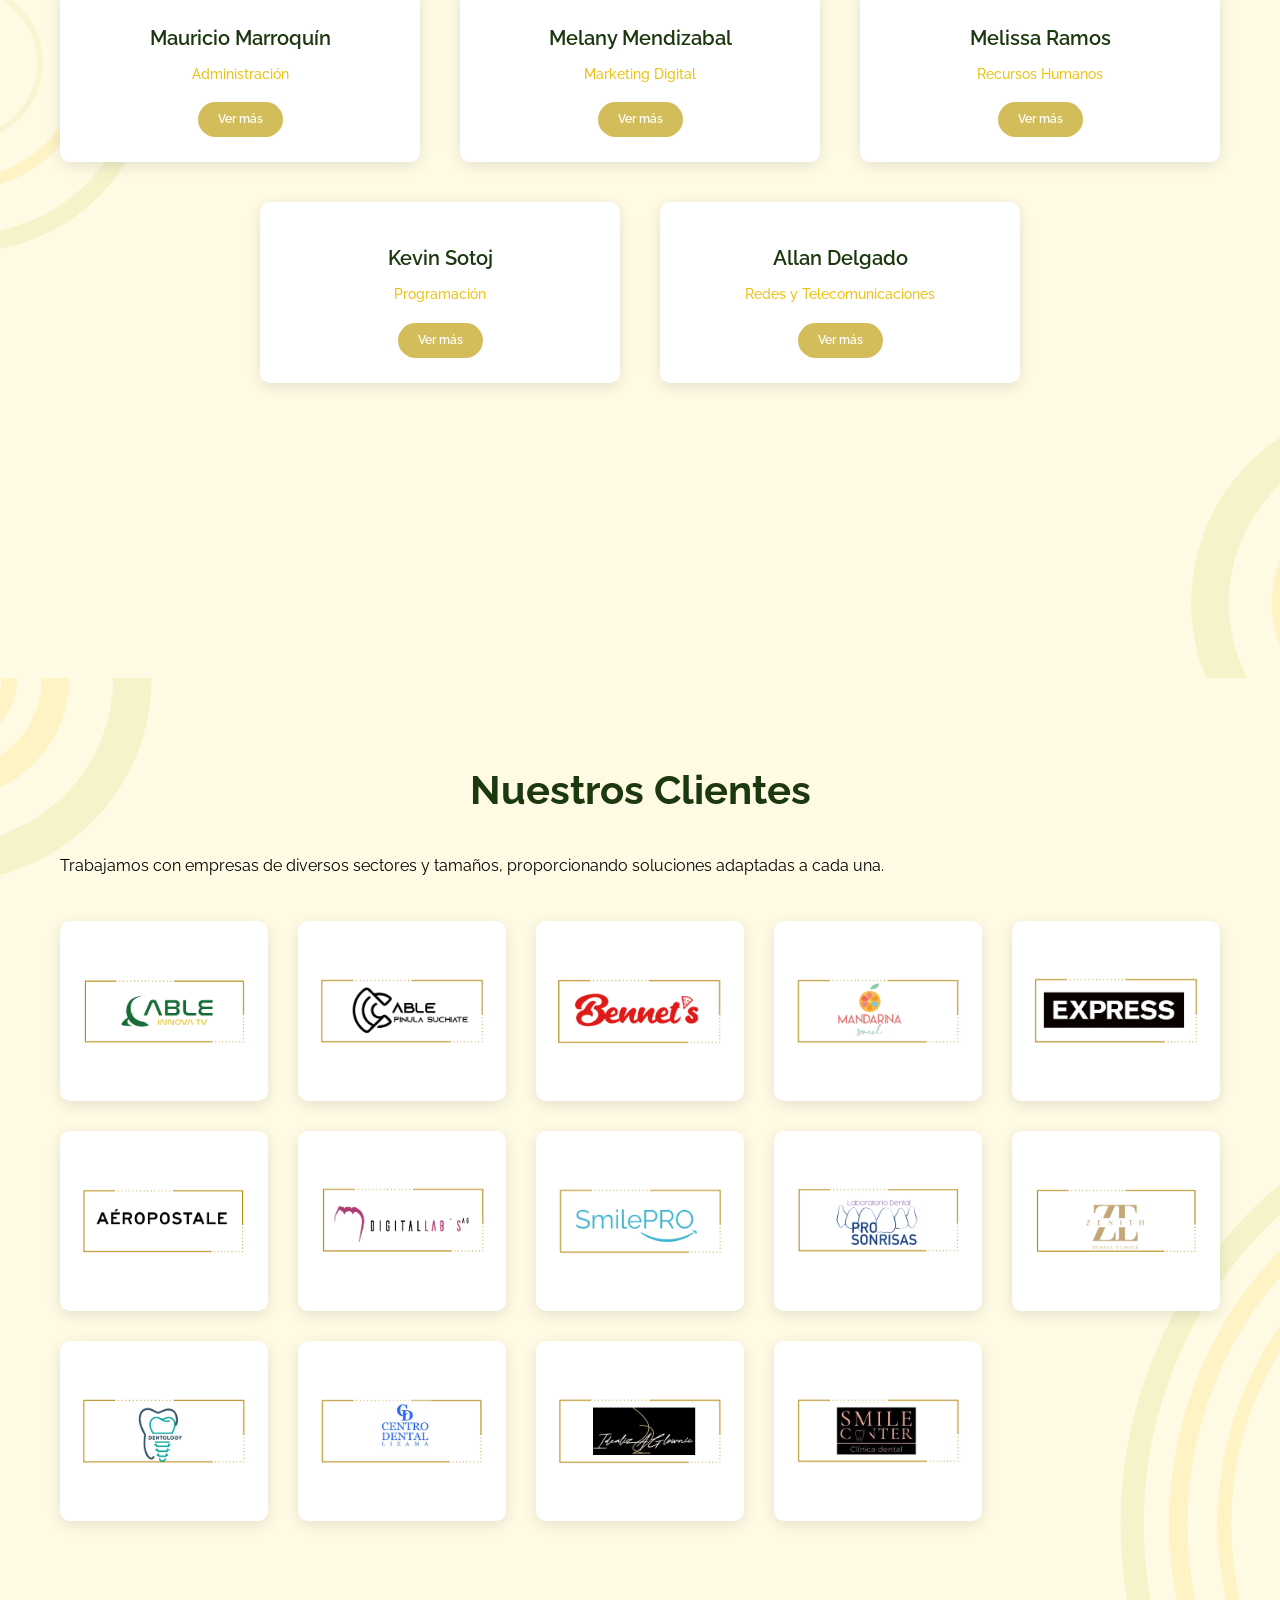
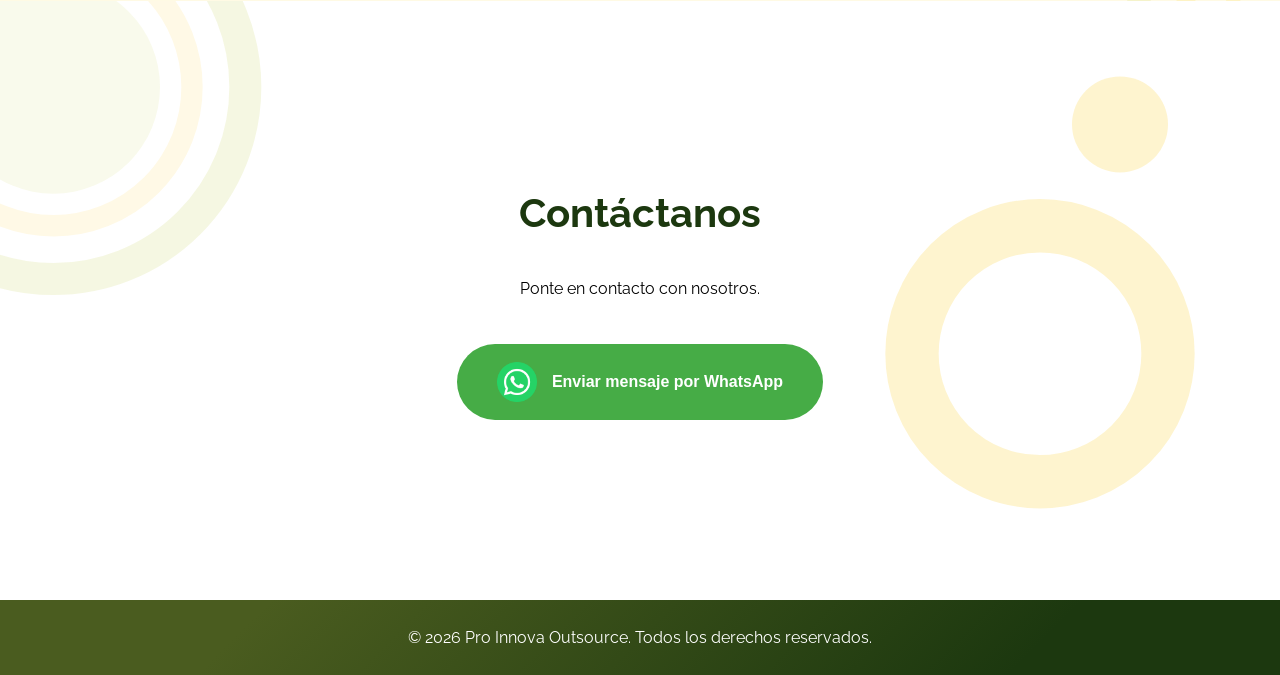
==== commit 189bf258: "nuevas secciones" ====
--- a/index.html
+++ b/index.html
@@ -16,24 +16,31 @@
     <!-- NAVBAR -->
     <nav class="navbar">
         <div class="navbar-container">
+            <button class="nav-toggle" type="button" aria-label="Abrir menú" aria-expanded="false" aria-controls="nav-menu">
+                <span></span>
+                <span></span>
+                <span></span>
+            </button>
             <div class="navbar-logo">
                 <a href="#inicio">
                     <img src="images/logos/1x1/nombre.png" alt="Pro Innova Outsource Logo" class="logo-img">
                 </a>
             </div>
-            <ul class="nav-menu">
+            <ul class="nav-menu" id="nav-menu">
                 <li><a href="#nosotros" class="nav-link">Nosotros</a></li>
                 <li class="nav-dropdown">
-                    <a href="#servicios" class="nav-link">Servicios</a>
-                   <ul class="dropdown-menu">
+                    <a href="#servicios" class="nav-link services-toggle" aria-haspopup="true" aria-expanded="false" aria-controls="services-submenu">Servicios</a>
+                   <ul class="dropdown-menu" id="services-submenu">
                         <li><a href="#administracion" class="dropdown-link">Administración</a></li>
                         <li><a href="#marketing-digital" class="dropdown-link">Marketing Digital</a></li>
                         <li><a href="#creacion-produccion" class="dropdown-link">Creación de Contenido</a></li>
                         <li><a href="#recursos-humanos" class="dropdown-link">Recursos Humanos</a></li>
                         <li><a href="#programacion" class="dropdown-link">Programación</a></li>
                         <li><a href="#redes-telecomunicaciones" class="dropdown-link">Redes y Telecomunicaciones</a></li>
+                        <li><a href="#canaltv" class="dropdown-link">Canal de Televisión</a></li>
                     </ul> 
                 </li>
+                <li><a href="#herramientas" class="nav-link">Herramientas</a></li>
                 <li><a href="#Equipo" class="nav-link">Equipo</a></li>
                 <li><a href="#clientes" class="nav-link">Clientes</a></li>
                 <li><a href="#contactanos" class="nav-link">Contáctanos</a></li>
@@ -148,6 +155,16 @@
                             <div class="stat-item">✓ ISO Ingeniería en Redes</div>
                         </div>
                     </a>
+
+                    <a href="#canaltv" class="service-card">
+                        <h3>Canal de Televisión</h3>
+                        <div class="card-stats">
+                            <div class="stat-item">✓ TV Medio Masivo</div>
+                            <div class="stat-item">✓ 100% Contenido Local</div>
+                            <div class="stat-item">✓ Pauta Espacio Publicitario</div> 
+                        </div>
+                    </a>
+
                 </div>
             </div>
         </section>
@@ -575,7 +592,7 @@
                         <div class="redestele-item redestele-item-02">
                             <div class="redestele-number">02</div>
                             <h3>Administración y monitoreo de infraestructura</h3>
-                            <p>CSupervisión continua de enlaces, dispositivos y servicios críticos mediante plataformas de monitoreo para detectar incidencias, reducir tiempos de respuesta y mejorar la continuidad operativa.</p> 
+                            <p>Supervisión continua de enlaces, dispositivos y servicios críticos mediante plataformas de monitoreo para detectar incidencias, reducir tiempos de respuesta y mejorar la continuidad operativa.</p> 
                         </div>
 
                         <div class="redestele-item redestele-item-03">
@@ -603,16 +620,103 @@
                         </div>
                         <a href="#Equipo" class="managed-by-card">
                             <p>Gestionado por:</p>
-                            <p style="text-align: center;"><strong>- - -</strong></p>
+                            <p style="text-align: center;"><strong>Allan Delgado</strong></p>
                         </a>
                     </div>
                 </div>
             </div>
         </section>
 
-
-
-        <!-- SECCIÓN EQUIPO -->
+        <!-- SECCION CANAL DE TELEVISION -->
+        <section id="canaltv" class="section canaltv-section">
+            <svg class="canaltv-decoration" viewBox="0 0 1200 600" preserveAspectRatio="xMidYMid slice"> 
+                <circle cx="145" cy="20" r="200" fill="none" stroke="rgba(255, 255, 255, 0.15)" stroke-width="10"></circle>
+                <circle cx="140" cy="20" r="160" fill="none" stroke="rgba(255, 255, 255, 0.1)" stroke-width="5"></circle> 
+                 
+                <circle cx="250" cy="600" r="150" fill="none" stroke="rgba(255, 255, 255, 0.12)" stroke-width="2"></circle>
+                <circle cx="250" cy="600" r="180" fill="none" stroke="rgba(255, 255, 255, 0.1)" stroke-width="6"></circle>
+                 
+                <circle cx="1050" cy="330" r="240" fill="none" stroke="rgba(255, 255, 255, 0.12)" stroke-width="15"></circle>
+                <circle cx="1050" cy="330" r="180" fill="none" stroke="rgba(255, 255, 255, 0.1)" stroke-width="10"></circle>
+            </svg>
+            <div class="container canaltv-container">
+                <h2>Canal de Televisión</h2>
+                <div class="canaltv-content canaltv-content-wrapper">
+                    <div class="canaltv-column">
+                        <div class="canaltv-image">
+                            <img src="images/logos/1x1/canaltv.png" alt="Canal de Televisión">
+                        </div>
+                        <a href="#canaltv" class="managed-by-card">
+                            <p>Espacio publicitario:</p>
+                            <p style="text-align: center;"><strong>Medio Masivo - 100% local</strong></p>
+                        </a>
+                    </div>
+                    <div class="canaltv-services">
+                        <div class="canaltv-item canaltv-item-01">
+                            <div class="canaltv-number">01</div>
+                            <h3>Medio Masivo</h3>
+                            <p>Alcance en televisión abierta para posicionar tu marca frente a una audiencia amplia y diversa en todo el país.</p>
+                        </div>
+
+                        <div class="canaltv-item canaltv-item-02">
+                            <div class="canaltv-number">02</div>
+                            <h3>Contenido 100% Local</h3>
+                            <p>Reseñas y coberturas enfocada en negocios y eventos guatemaltecos, conectando con la audiencia chapina.</p>
+                        </div>
+
+                        <div class="canaltv-item canaltv-item-03">
+                            <div class="canaltv-number">03</div>
+                            <h3>Espacio Publicitario Exclusivo</h3>
+                            <p>Pauta dentro de un canal de TV con contenido original, sin saturación, en un formato editorial confiable.</p>
+                        </div>
+
+                        <div class="canaltv-item canaltv-item-04">
+                            <div class="canaltv-number">04</div>
+                            <h3>Reseñas de Negocios y Eventos</h3>
+                            <p>Cobertura en formato de reportaje que da visibilidad real a tu negocio, más allá de un anuncio tradicional.</p>
+                        </div>
+                    </div>
+
+                    
+                </div>
+            </div>
+        </section>
+
+        <!-- SECCION HERRAMIENTAS -->
+        <section id="herramientas" class="section tools-section">
+            <svg class="tools-decoration" viewBox="0 0 1200 600" preserveAspectRatio="xMidYMid slice"> 
+                <circle cx="145" cy="20" r="200" fill="none" stroke="rgba(172, 186, 17, 0.22)" stroke-width="10"></circle>
+                <circle cx="140" cy="20" r="160" fill="none" stroke="rgba(247, 197, 15, 0.14)" stroke-width="5"></circle> 
+                 
+                <circle cx="250" cy="600" r="150" fill="none" stroke="rgba(247, 197, 15, 0.2)" stroke-width="2"></circle>
+                <circle cx="250" cy="600" r="180" fill="none" stroke="rgba(172, 186, 17, 0.14)" stroke-width="6"></circle>
+                 
+                <circle cx="1050" cy="330" r="240" fill="none" stroke="rgba(247, 197, 15, 0.18)" stroke-width="15"></circle>
+                <circle cx="1050" cy="330" r="180" fill="none" stroke="rgba(172, 186, 17, 0.12)" stroke-width="10"></circle>
+            </svg>
+            <div class="container tools-container">
+                <h2>Herramientas</h2>
+                <p class="tools-intro">Impulsamos tu negocio con las inteligencias artificiales que son tendencia:</p>
+
+                <div class="tools-grid">
+                    <article class="tool-card">
+                        <img class="tool-logo" src="images/ias/claude-color.png" alt="Claude">
+                        <img class="tool-name" src="images/ias/claude-text.png" alt="Claude">
+                    </article>
+
+                    <article class="tool-card">
+                        <img class="tool-logo" src="images/ias/codex-color.png" alt="Codex">
+                        <img class="tool-name" src="images/ias/codex-text.png" alt="Codex">
+                    </article>
+
+                    <article class="tool-card">
+                        <img class="tool-logo" src="images/ias/githubcopilot.png" alt="GitHub Copilot">
+                        <img class="tool-name" src="images/ias/githubcopilot-text.png" alt="GitHub Copilot">
+                    </article>
+                </div>
+            </div>
+        </section>
+
         <section id="Equipo" class="section">
             <svg class="team-decoration" viewBox="0 0 1200 600" preserveAspectRatio="xMidYMid slice">
                 <!-- Líneas diagonales en la esquina superior izquierda 
@@ -635,27 +739,33 @@
                 <h2>Conoce a Nuestro Equipo</h2>
                 <div class="team-grid">
                     <div class="team-member team-card" data-team="mauricio">
-                        <img src="images/team/team1.jpg" alt="Mauricio Marroquín">
+                        <!-- <img src="images/team/team1.jpg" alt="Mauricio Marroquín"> -->
                         <h3>Mauricio Marroquín</h3>
                         <p>Administración</p>
                         <span class="view-more">Ver más</span>
                     </div>
                     <div class="team-member team-card" data-team="melany">
-                        <img src="images/team/team2.jpg" alt="Melany Mendizabal">
+                        <!--<img src="images/team/team2.jpg" alt="Melany Mendizabal">-->
                         <h3>Melany Mendizabal</h3>
                         <p>Marketing Digital</p>
                         <span class="view-more">Ver más</span>
                     </div>
                     <div class="team-member team-card" data-team="melissa">
-                        <img src="images/team/team3.png" alt="Melissa Ramos">
+                        <!--<img src="images/team/team3.png" alt="Melissa Ramos">-->
                         <h3>Melissa Ramos</h3>
                         <p>Recursos Humanos</p>
                         <span class="view-more">Ver más</span>
                     </div>
                     <div class="team-member team-card" data-team="kevin">
-                        <img src="images/team/team4.jpg" alt="Kevin Sotoj">
+                        <!--<img src="images/team/team4.jpg" alt="Kevin Sotoj">-->
                         <h3>Kevin Sotoj</h3>
                         <p>Programación</p>
+                        <span class="view-more">Ver más</span>
+                    </div>
+                    <div class="team-member team-card" data-team="allan">
+                        <!--<img src="images/team/team5.jpg" alt="Allan Delgado">-->
+                        <h3>Allan Delgado</h3>
+                        <p>Redes y Telecomunicaciones</p>
                         <span class="view-more">Ver más</span>
                     </div>
                 </div>
@@ -666,7 +776,7 @@
         <div id="mauricio-modal" class="modal">
             <div class="modal-content">
                 <span class="close">&times;</span>
-                <img src="images/team/team1.jpg" alt="Mauricio Marroquín" class="modal-image">
+                <!-- <img src="images/team/team1.jpg" alt="Mauricio Marroquín" class="modal-image"> -->
                 <h2>Mauricio Marroquín</h2>
                 <p class="modal-role">Administración</p>
                 <p class="modal-bio">Más de 15 años de experiencia en el sector financiero, administrativo y operativo en Guatemala. Nuestro fundador cuenta con una sólida trayectoria en banca, operaciones, administración y finanzas, habiendo liderado equipos y procesos en instituciones de alto impacto a nivel nacional. Licenciado, Gerencia de Negocios y Servicios, con una sólida formación y experiencia en estrategias de ventas. Posee habilidades destacadas en la gestión de procesos de riesgos, así como un profundo conocimiento en finanzas. Su enfoque está en impulsar el crecimiento empresarial a través de la innovación. Esa experiencia es la base con la que hoy ofrecemos soluciones empresariales de alta calidad a nuestros clientes. </p>
@@ -676,17 +786,17 @@
         <div id="melany-modal" class="modal">
             <div class="modal-content">
                 <span class="close">&times;</span>
-                <img src="images/team/team2.jpg" alt="Melany Mendizabal" class="modal-image">
+                <!-- <img src="images/team/team2.jpg" alt="Melany Mendizabal" class="modal-image"> -->
                 <h2>Melany Mendizabal</h2>
                 <p class="modal-role">Marketing Digital</p>
-                <p class="modal-bio">Especialista en Marketing Digital , planificación estratégica, creación de contenido, diseño gráfico y desarrollo de estrategias creativas enfocadas en posicionamiento y comunicación de marca. Con más de 8 años de experiencia, combina creatividad, análisis y visión estratégica para desarrollar campañas y contenidos que generan impacto, fortalecen la identidad de marca y crean una conexión efectiva con el grupo objetivo (G.O.).</p>
+                <p class="modal-bio">Especialista en Marketing Digital, planificación estratégica, creación de contenido, diseño gráfico y desarrollo de estrategias creativas enfocadas en posicionamiento y comunicación de marca. Con más de 8 años de experiencia, combina creatividad, análisis y visión estratégica para desarrollar campañas y contenidos que generan impacto, fortalecen la identidad de marca y crean una conexión efectiva con el grupo objetivo (G.O.).</p>
             </div>
         </div>
 
         <div id="melissa-modal" class="modal">
             <div class="modal-content">
                 <span class="close">&times;</span>
-                <img src="images/team/team3.png" alt="Melissa Ramos" class="modal-image">
+                <!-- <img src="images/team/team3.png" alt="Melissa Ramos" class="modal-image"> -->  
                 <h2>Melissa Ramos</h2>
                 <p class="modal-role">Recursos Humanos</p>
                 <p class="modal-bio">Asistente en talento humano, apoyo operativo y administrativo fundamental para que el área de Talento Humano funcione correctamente. Con una actitud proactiva y una habilidad innata para resolver problemas, Melissa se asegura de que cada proceso sea llevado a cabo con eficiencia y precisión. Su capacidad para comunicarse efectivamente con diferentes departamentos la convierte en un enlace crucial dentro de la organización. Además, su dedicación al desarrollo y bienestar de los empleados refleja su compromiso con la creación de un ambiente laboral positivo y productivo.</p>
@@ -696,16 +806,35 @@
         <div id="kevin-modal" class="modal">
             <div class="modal-content">
                 <span class="close">&times;</span>
-                <img src="images/team/team4.jpg" alt="Kevin Sotoj" class="modal-image">
+                <!-- <img src="images/team/team4.jpg" alt="Kevin Sotoj" class="modal-image"> -->
                 <h2>Kevin Sotoj</h2>
                 <p class="modal-role">Programación</p>
                 <p class="modal-bio">Especialista en tecnología, con una vasta experiencia tanto en el ámbito educativo como en el laboral, centrada en el rendimiento tecnológico. Kevin ha trabajado en proyectos innovadores que buscan integrar la tecnología de manera efectiva en diferentes entornos. Su enfoque está en la creación de soluciones sostenibles y accesibles que mejoren la eficiencia y la productividad. Además, es un apasionado defensor de la educación tecnológica, creyendo firmemente que el conocimiento en esta área es clave para el desarrollo y el progreso. Ha impartido talleres y conferencias, compartiendo sus conocimientos y experiencias con estudiantes y profesionales por igual, inspirándolos a explorar el potencial de la tecnología en sus propias vidas y carreras.</p>
             </div>
         </div>
 
+        <div id="allan-modal" class="modal">
+            <div class="modal-content">
+                <span class="close">&times;</span>
+                <!-- <img src="images/team/team5.jpg" alt="Allan Delgado" class="modal-image"> -->
+                <h2>Allan Delgado</h2>
+                <p class="modal-role">Redes y Telecomunicaciones</p>
+                <p class="modal-bio">Soluciones integrales de conectividad e infraestructura. Brindamos servicios especializados en redes y telecomunicaciones orientados a garantizar estabilidad, seguridad y alto rendimiento en entornos empresariales. Diseñamos, implementamos y administramos soluciones tecnológicas escalables adaptadas a las necesidades operativas de cada organización.</p>
+            </div>
+        </div>
+
             <!-- SECCIÓN CLIENTES -->
             <section id="clientes" class="section">
                 <svg class="clients-decoration" viewBox="0 0 1200 600" preserveAspectRatio="xMidYMid slice">
+                    <circle cx="150" cy="0" r="120" fill="none" stroke="rgba(172, 186, 17, 0.12)" stroke-width="25"></circle>
+                    <circle cx="150" cy="0" r="70" fill="none" stroke="rgba(247, 197, 15, 0.15)" stroke-width="18"></circle> 
+                    <circle cx="150" cy="0" r="40" fill="none" stroke="rgba(247, 197, 15, 0.15)" stroke-width="10"></circle> 
+                    
+                    <circle cx="1200" cy="550" r="280" fill="none" stroke="rgba(172, 186, 17, 0.12)" stroke-width="15"></circle>
+                    <circle cx="1200" cy="550" r="250" fill="none" stroke="rgba(247, 197, 15, 0.15)" stroke-width="12"></circle> 
+                    <circle cx="1200" cy="550" r="220" fill="none" stroke="rgba(247, 197, 15, 0.15)" stroke-width="9"></circle> 
+
+                
                     <!-- Líneas diagonales en esquina superior izquierda 
                     <line x1="0" y1="600" x2="300" y2="200" stroke="rgba(172, 186, 17, 0.12)" stroke-width="4"></line>
                     <line x1="30" y1="600" x2="330" y2="200" stroke="rgba(247, 197, 15, 0.1)" stroke-width="3"></line>
@@ -778,10 +907,12 @@
             <section id="contactanos" class="section">
                 <svg class="contact-decoration" viewBox="0 0 1200 600" preserveAspectRatio="xMidYMid slice">
                     <!-- Circulos decorativos en esquina superior izquierda -->
-                    <circle cx="100" cy="100" r="80" fill="none" stroke="rgba(172, 186, 17, 0.12)" stroke-width="30"></circle>
-                    <circle cx="100" cy="100" r="50" fill="none" stroke="rgba(247, 197, 15, 0.1)" stroke-width="20"></circle>
-                    <circle cx="100" cy="100" r="20" fill="rgba(172, 186, 17, 0.08)"></circle>
-                    
+                    <circle cx="50" cy="100" r="180" fill="none" stroke="rgba(172, 186, 17, 0.12)" stroke-width="30"></circle>
+                    <circle cx="50" cy="100" r="130" fill="none" stroke="rgba(247, 197, 15, 0.1)" stroke-width="20"></circle>
+                    <circle cx="50" cy="100" r="100" fill="rgba(172, 186, 17, 0.08)"></circle>
+                     
+                    <circle cx="975"  cy="350" r="120" fill="none" stroke="rgba(247, 197, 15, 0.2)" stroke-width="50"></circle><!-- Anillo amarillo (centro) -->
+                    <circle cx="1050" cy="135"  r="45"  fill="rgba(247, 197, 15, 0.2)"></circle><!-- círculo pequeño (arriba a la derecha) -->
                     <!-- Lineas diagonales en esquina inferior derecha 
                     <line x1="800" y1="100" x2="1200" y2="500" stroke="rgba(247, 197, 15, 0.12)" stroke-width="4"></line>
                     <line x1="850" y1="100" x2="1200" y2="450" stroke="rgba(172, 186, 17, 0.1)" stroke-width="3"></line>
--- a/view/styles.css
+++ b/view/styles.css
@@ -56,6 +56,42 @@
     justify-content: space-between;
     align-items: center;
     height: 70px;
+}
+
+.nav-toggle {
+    display: none;
+    width: 44px;
+    height: 44px;
+    padding: 10px;
+    flex: 0 0 auto;
+    flex-direction: column;
+    justify-content: center;
+    gap: 5px;
+    border: 0;
+    border-radius: 8px;
+    background: transparent;
+    cursor: pointer;
+}
+
+.nav-toggle span {
+    display: block;
+    width: 24px;
+    height: 3px;
+    border-radius: 2px;
+    background: var(--color-amarillo);
+    transition: transform 0.25s ease, opacity 0.2s ease;
+}
+
+.nav-toggle.active span:nth-child(1) {
+    transform: translateY(8px) rotate(45deg);
+}
+
+.nav-toggle.active span:nth-child(2) {
+    opacity: 0;
+}
+
+.nav-toggle.active span:nth-child(3) {
+    transform: translateY(-8px) rotate(-45deg);
 }
 
 .navbar-logo h1 {
@@ -383,6 +419,11 @@
     /*grid-column: 6 / span 2;*/
 }
 
+.service-card:nth-child(7) {
+    border-top: 6px solid #7FA42A; 
+    grid-column: 3 / span 2;
+}
+
 .service-card h3 {
     color: var(--color-verde-oscuro);
     margin-bottom: 10px;
@@ -1176,6 +1217,214 @@
     margin: 0;
 }
 
+/* CANALTV SECTION */
+.canaltv-section {
+    background: linear-gradient(135deg, var(--color-amarillo) 0%, rgba(247, 197, 15, 0.9) 100%);
+    color: var(--color-blanco);
+    position: relative;
+    overflow: hidden;
+    min-height: calc(100vh - 80px);
+    scroll-margin-top: 70px;
+    display: grid;
+    align-items: center;
+}
+
+.canaltv-decoration {
+    position: absolute;
+    top: 0;
+    left: 0;
+    width: 100%;
+    height: 100%;
+    z-index: 0;
+    pointer-events: none;
+}
+
+.canaltv-section h2 {
+    color: var(--color-blanco);
+}
+
+.canaltv-container {
+    position: relative;
+    z-index: 1;
+}
+
+.canaltv-content {
+    display: grid;
+    grid-template-columns: 1fr 1.7fr;
+    gap: 3px;
+    align-items: flex-start;
+    margin-top: 40px;    
+}
+
+.canaltv-column {
+    display: flex;
+    flex-direction: column;
+    align-items: center;
+    gap: 20px;
+}
+
+.canaltv-image {
+    display: flex;
+    justify-content: center;
+}
+
+.canaltv-image img {
+    max-width: 80%;
+    height: auto;
+    border-radius: 10px;
+    box-shadow: 0 4px 15px rgba(0, 0, 0, 0.2);
+    transition: transform 0.3s ease;
+    background: var(--color-blanco);
+}
+
+.canaltv-image img:hover {
+    transform: scale(1.15);
+}
+
+.canaltv-services {
+    position: relative;
+    display: grid;
+    grid-template-columns: 1fr 1fr;
+    gap: 25px 25px;
+    z-index: 1;
+}
+
+.canaltv-item {
+    background: rgba(255, 255, 255, 0.95);
+    padding: 25px;
+    border-radius: 8px;
+    position: relative;
+    padding-left: 70px;
+    transition: all 0.3s ease;
+}
+
+.canaltv-item:hover {
+    background: rgba(255, 255, 255, 1);
+    transform: translateY(-5px);
+}
+
+.canaltv-number {
+    position: absolute;
+    left: 20px;
+    top: 20px;
+    font-size: 32px;
+    font-weight: bold;
+    color: var(--color-amarillo);
+}
+
+.canaltv-item h3 {
+    color: var(--color-gris-oscuro);
+    margin-bottom: 10px;
+    font-size: 16px;
+}
+
+.canaltv-item p {
+    color: var(--color-gris-oscuro);
+    font-size: 14px;
+    line-height: 1.6;
+}
+
+/* HERRAMIENTAS DE IA */
+#herramientas{
+    position: relative;
+    scroll-margin-top: 70px;
+    min-height: 100vh;
+}
+
+.section.tools-section {
+    background: var(--color-blanco);
+    position: relative;
+    overflow: hidden;
+    min-height: calc(100vh - 80px);
+    scroll-margin-top: 70px;    
+    display: grid;
+    align-items: center;
+}
+
+.tools-container {
+    position: relative;
+    z-index: 1;
+}
+
+.tools-decoration {
+    position: absolute;
+    top: 0;
+    left: 0;
+    width: 100%;
+    height: 100%;
+    z-index: 0;
+    pointer-events: none;
+}
+
+.tools-intro {
+    max-width: 760px;
+    margin: 0 auto;
+    text-align: center !important;
+    font-size: 20px !important;
+    color: var(--color-verde-oscuro) !important;
+}
+
+.tools-grid {
+    display: grid;
+    grid-template-columns: repeat(3, minmax(0, 1fr));
+    gap: 35px;
+    align-items: stretch;
+    margin-top: 50px;
+}
+
+.tool-card {
+    min-height: 300px;
+    padding: 35px 30px;
+    display: flex;
+    flex-direction: column;
+    justify-content: center;
+    align-items: center;
+    gap: 28px;
+    background: var(--color-blanco);
+    border-top: 6px solid #C65D2E;
+    border-radius: 10px;
+    box-shadow: 0 4px 15px rgba(0, 0, 0, 0.1);
+    transition: transform 0.3s ease, box-shadow 0.3s ease;
+}
+
+.tool-card:nth-child(2) {
+    border-top-color: rgb(40, 131, 206);
+}
+
+.tool-card:nth-child(3) {
+    border-top-color: #7B2CBF;
+}
+
+.tool-card:hover {
+    transform: translateY(-10px);
+    box-shadow: 0 12px 24px rgba(28, 56, 15, 0.2);
+}
+
+.tool-card:nth-child(1):hover {
+    box-shadow: 0 12px 24px rgba(198, 93, 46, 0.25);
+}
+
+.tool-card:nth-child(2):hover {
+    box-shadow: 0 12px 24px rgba(40, 131, 206, 0.25);
+}
+
+.tool-card:nth-child(3):hover {
+    box-shadow: 0 12px 24px rgba(123, 44, 191, 0.25);
+}
+
+.tool-logo {
+    width: 150px;
+    height: 150px;
+    object-fit: contain;
+}
+
+.tool-name {
+    width: 100%;
+    max-width: 220px;
+    height: 55px;
+    object-fit: contain;
+}
+
 /* FORMULARIO DE CONTACTO */
 .contact-form {
     max-width: 600px;
@@ -1321,11 +1570,31 @@
 
 .team-grid {
     display: grid;
-    grid-template-columns: repeat(auto-fit, minmax(250px, 1fr));
+    grid-template-columns: repeat(6, 1fr);
     gap: 40px;
     margin-top: 60px;
     position: relative;
     z-index: 1;
+}
+
+.team-member:nth-child(1) {
+    grid-column: 1 / span 2;
+}
+
+.team-member:nth-child(2) {
+    grid-column: 3 / span 2;
+}
+
+.team-member:nth-child(3) {
+    grid-column: 5 / span 2;
+}
+
+.team-member:nth-child(4) {
+    grid-column: 2 / span 2;
+}
+
+.team-member:nth-child(5) {
+    grid-column: 4 / span 2;
 }
 
 .team-member {
@@ -1555,103 +1824,194 @@
 }
 
 /* RESPONSIVE DESIGN */
-@media (max-width: 768px) {
+@media (max-width: 900px) {
+    body.menu-open {
+        overflow: hidden;
+    }
+
     .navbar-container {
+        height: 64px;
+        padding: 0 16px;
+        justify-content: flex-start;
+        gap: 12px;
+    }
+
+    .nav-toggle {
+        display: flex;
+        order: -1;
+    }
+
+    .nav-toggle:focus-visible {
+        outline: 2px solid var(--color-blanco);
+        outline-offset: 2px;
+    }
+
+    .navbar-logo {
+        min-width: 0;
+    }
+
+    .logo-img {
+        max-width: 190px;
+        height: 44px;
+    }
+
+    .nav-menu {
+        position: absolute;
+        top: 64px;
+        left: 0;
+        width: min(86vw, 330px);
+        max-height: calc(100vh - 64px);
+        max-height: calc(100dvh - 64px);
+        padding: 14px 16px 24px;
         flex-direction: column;
-        height: auto;
-        padding: 15px 20px;
-    }
-
-    .nav-menu {
-        flex-direction: column;
-        gap: 15px;
-        margin-top: 15px;
+        gap: 4px;
+        overflow-y: auto;
+        background: linear-gradient(160deg, var(--color-verde-oscuro), var(--color-verde-medio));
+        box-shadow: 8px 12px 24px rgba(0, 0, 0, 0.28);
+        transform: translateX(-105%);
+        visibility: hidden;
+        pointer-events: none;
+        transition: transform 0.28s ease, visibility 0.28s ease;
+    }
+
+    .nav-menu.active {
+        transform: translateX(0);
+        visibility: visible;
+        pointer-events: auto;
+    }
+
+    .nav-menu > li {
         width: 100%;
     }
 
     .nav-link {
         display: block;
-        text-align: center;
-        padding: 10px 0;
+        width: 100%;
+        padding: 11px 10px;
+        border-bottom: 1px solid rgba(255, 255, 255, 0.12);
+        text-align: left;
+    }
+
+    .nav-link:hover {
+        border-bottom-color: var(--color-amarillo);
+    }
+
+    .services-toggle {
+        position: relative;
+        padding-right: 40px;
+    }
+
+    .services-toggle::after {
+        content: '';
+        position: absolute;
+        top: 50%;
+        right: 14px;
+        width: 8px;
+        height: 8px;
+        border-right: 2px solid var(--color-amarillo);
+        border-bottom: 2px solid var(--color-amarillo);
+        transform: translateY(-70%) rotate(45deg);
+        transition: transform 0.25s ease;
+    }
+
+    .nav-dropdown.submenu-open .services-toggle::after {
+        transform: translateY(-30%) rotate(225deg);
+    }
+
+    .dropdown-menu,
+    .nav-dropdown:hover .dropdown-menu {
+        position: static;
+        display: flex;
+        flex-direction: column;
+        min-width: 0;
+        max-height: 0;
+        margin: 0;
+        padding: 0 0 0 14px;
+        gap: 0;
+        overflow: hidden;
+        opacity: 0;
+        visibility: hidden;
+        background: transparent;
+        border-radius: 0;
+        box-shadow: none;
+        transition: max-height 0.3s ease, padding 0.3s ease, opacity 0.2s ease, visibility 0.3s ease;
+    }
+
+    .nav-dropdown.submenu-open .dropdown-menu,
+    .nav-dropdown.submenu-open:hover .dropdown-menu {
+        max-height: 420px;
+        padding: 4px 0 6px 14px;
+        opacity: 1;
+        visibility: visible;
+    }
+
+    .dropdown-link {
+        padding: 8px 10px;
+        font-size: 13px;
+        border-left: 2px solid rgba(235, 195, 21, 0.45);
+    }
+
+    .dropdown-link:hover {
+        padding-left: 15px;
+    }
+}
+
+@media (max-width: 768px) {
+    main > section[id] {
+        scroll-margin-top: 64px !important;
+    }
+
+    .section {
+        padding: 60px 18px;
+    }
+
+    .section h2 {
+        margin-bottom: 24px;
+        font-size: 32px;
+        line-height: 1.2;
+    }
+
+    .section p {
+        text-align: left;
+    }
+
+    .hero {
+        min-height: calc(100vh - 64px);
+        min-height: calc(100svh - 64px);
+        padding: 70px 20px;
     }
 
     .hero-content h2 {
-        font-size: 32px;
+        font-size: 34px;
+        line-height: 1.2;
     }
 
     .hero-content p {
-        font-size: 16px;
-    }
-
-    .section h2 {
-        font-size: 32px;
-    }
-
-    .services-grid {
-        grid-template-columns: 1fr;
-    }
-
-    .admin-content-wrapper {
-        grid-template-columns: 1fr;
-        gap: 40px;
-    }
-
-    .clients-grid {
-        grid-template-columns: repeat(auto-fit, minmax(150px, 1fr));
-    }
-
-    .contact-form {
-        padding: 20px;
-    }
-}
-
-@media (max-width: 480px) {
-    .navbar-logo h1 {
         font-size: 18px;
     }
 
-    .nav-menu {
-        gap: 10px;
-    }
-
-    .nav-link {
-        font-size: 14px;
-    }
-
-    .hero {
-        padding: 50px 20px;
-        min-height: auto;
-    }
-
-    .hero-content h2 {
-        font-size: 24px;
-    }
-
-    .section {
-        padding: 40px 20px;
-    }
-
-    .section h2 {
-        font-size: 24px;
-    }
-
-    .about-content {
-        grid-template-columns: 1fr;
-        gap: 30px;
-    }
-
-    .admin-content-wrapper {
-        grid-template-columns: 1fr;
-        gap: 30px;
-    }
-
-    .admin-services {
-        grid-template-columns: 1fr;
-        gap: 20px;
-    }
-
-    .admin-image img:hover {
-        transform: scale(1.05);
+    .about-content,
+    .admin-content-wrapper,
+    .marketing-content-wrapper,
+    .production-content-wrapper,
+    .rrhh-content-wrapper,
+    .programming-content-wrapper,
+    .redestele-content-wrapper,
+    .canaltv-content-wrapper {
+        grid-template-columns: minmax(0, 1fr);
+        gap: 32px;
+        margin-top: 30px;
+    }
+
+    .admin-services,
+    .marketing-services,
+    .production-services,
+    .rrhh-services,
+    .programming-services,
+    .redestele-services,
+    .canaltv-services {
+        grid-template-columns: minmax(0, 1fr);
+        gap: 18px;
     }
 
     .admin-item-01,
@@ -1660,4 +2020,178 @@
     .admin-item-04 {
         grid-column: 1;
     }
-}+
+    .admin-image img,
+    .marketing-image img,
+    .production-image img,
+    .rrhh-image img,
+    .programming-image img,
+    .redestele-image img,
+    .canaltv-image img {
+        width: 100%;
+        max-width: 260px;
+    }
+
+    .admin-image img:hover,
+    .marketing-image img:hover,
+    .production-image img:hover,
+    .rrhh-image img:hover,
+    .programming-image img:hover,
+    .redestele-image img:hover,
+    .canaltv-image img:hover {
+        transform: scale(1.04);
+    }
+
+    .services-grid {
+        grid-template-columns: minmax(0, 1fr);
+        gap: 20px;
+        margin-top: 35px;
+    }
+
+    .service-card,
+    .service-card:nth-child(7) {
+        grid-column: 1 !important;
+        padding: 24px;
+    }
+
+    .tools-grid {
+        grid-template-columns: repeat(2, minmax(0, 1fr));
+        gap: 22px;
+    }
+
+    .tool-card {
+        min-height: 270px;
+        padding: 28px 20px;
+    }
+
+    .team-grid {
+        grid-template-columns: repeat(2, minmax(0, 1fr));
+        gap: 20px;
+        margin-top: 35px;
+    }
+
+    .team-member:nth-child(n) {
+        grid-column: auto;
+    }
+
+    .clients-grid {
+        grid-template-columns: repeat(2, minmax(0, 1fr));
+        gap: 18px;
+    }
+
+    #Equipo,
+    #herramientas,
+    .canaltv-section {
+        min-height: auto;
+        scroll-margin-top: 64px;
+    }
+
+    #contactanos {
+        padding: 90px 20px;
+    }
+
+    .contact-button {
+        padding: 15px 26px;
+    }
+
+    .contact-form {
+        width: 100%;
+        padding: 0;
+    }
+
+    .modal-content {
+        width: calc(100% - 30px);
+        max-height: calc(100vh - 30px);
+        overflow-y: auto;
+        padding: 28px 20px;
+    }
+}
+
+@media (max-width: 480px) {
+    .logo-img {
+        max-width: 165px;
+        height: 40px;
+    }
+
+    .hero-content h2 {
+        font-size: 27px;
+    }
+
+    .hero-content p {
+        font-size: 16px;
+    }
+
+    .section {
+        padding: 48px 16px;
+    }
+
+    .section h2 {
+        font-size: 26px;
+    }
+
+    .tools-intro {
+        font-size: 17px !important;
+    }
+
+    .tools-grid,
+    .team-grid {
+        grid-template-columns: minmax(0, 1fr);
+        gap: 20px;
+        margin-top: 32px;
+    }
+
+    .tool-card {
+        min-height: 250px;
+    }
+
+    .admin-item,
+    .marketing-item,
+    .production-item,
+    .rrhh-item,
+    .programming-item,
+    .redestele-item,
+    .canaltv-item {
+        padding: 22px;
+    }
+
+    .canaltv-item {
+        padding-left: 62px;
+    }
+
+    .canaltv-number {
+        left: 16px;
+    }
+
+    .managed-by-card {
+        max-width: 100%;
+    }
+
+    .clients-grid {
+        gap: 12px;
+    }
+
+    .client-card {
+        min-height: 135px;
+        padding: 15px;
+    }
+
+    .contact-button {
+        width: 100%;
+        justify-content: center;
+        padding: 14px 18px;
+    }
+}
+
+@media (prefers-reduced-motion: reduce) {
+    html {
+        scroll-behavior: auto;
+    }
+
+    *,
+    *::before,
+    *::after {
+        transition-duration: 0.01ms !important;
+        animation-duration: 0.01ms !important;
+        animation-iteration-count: 1 !important;
+    }
+}
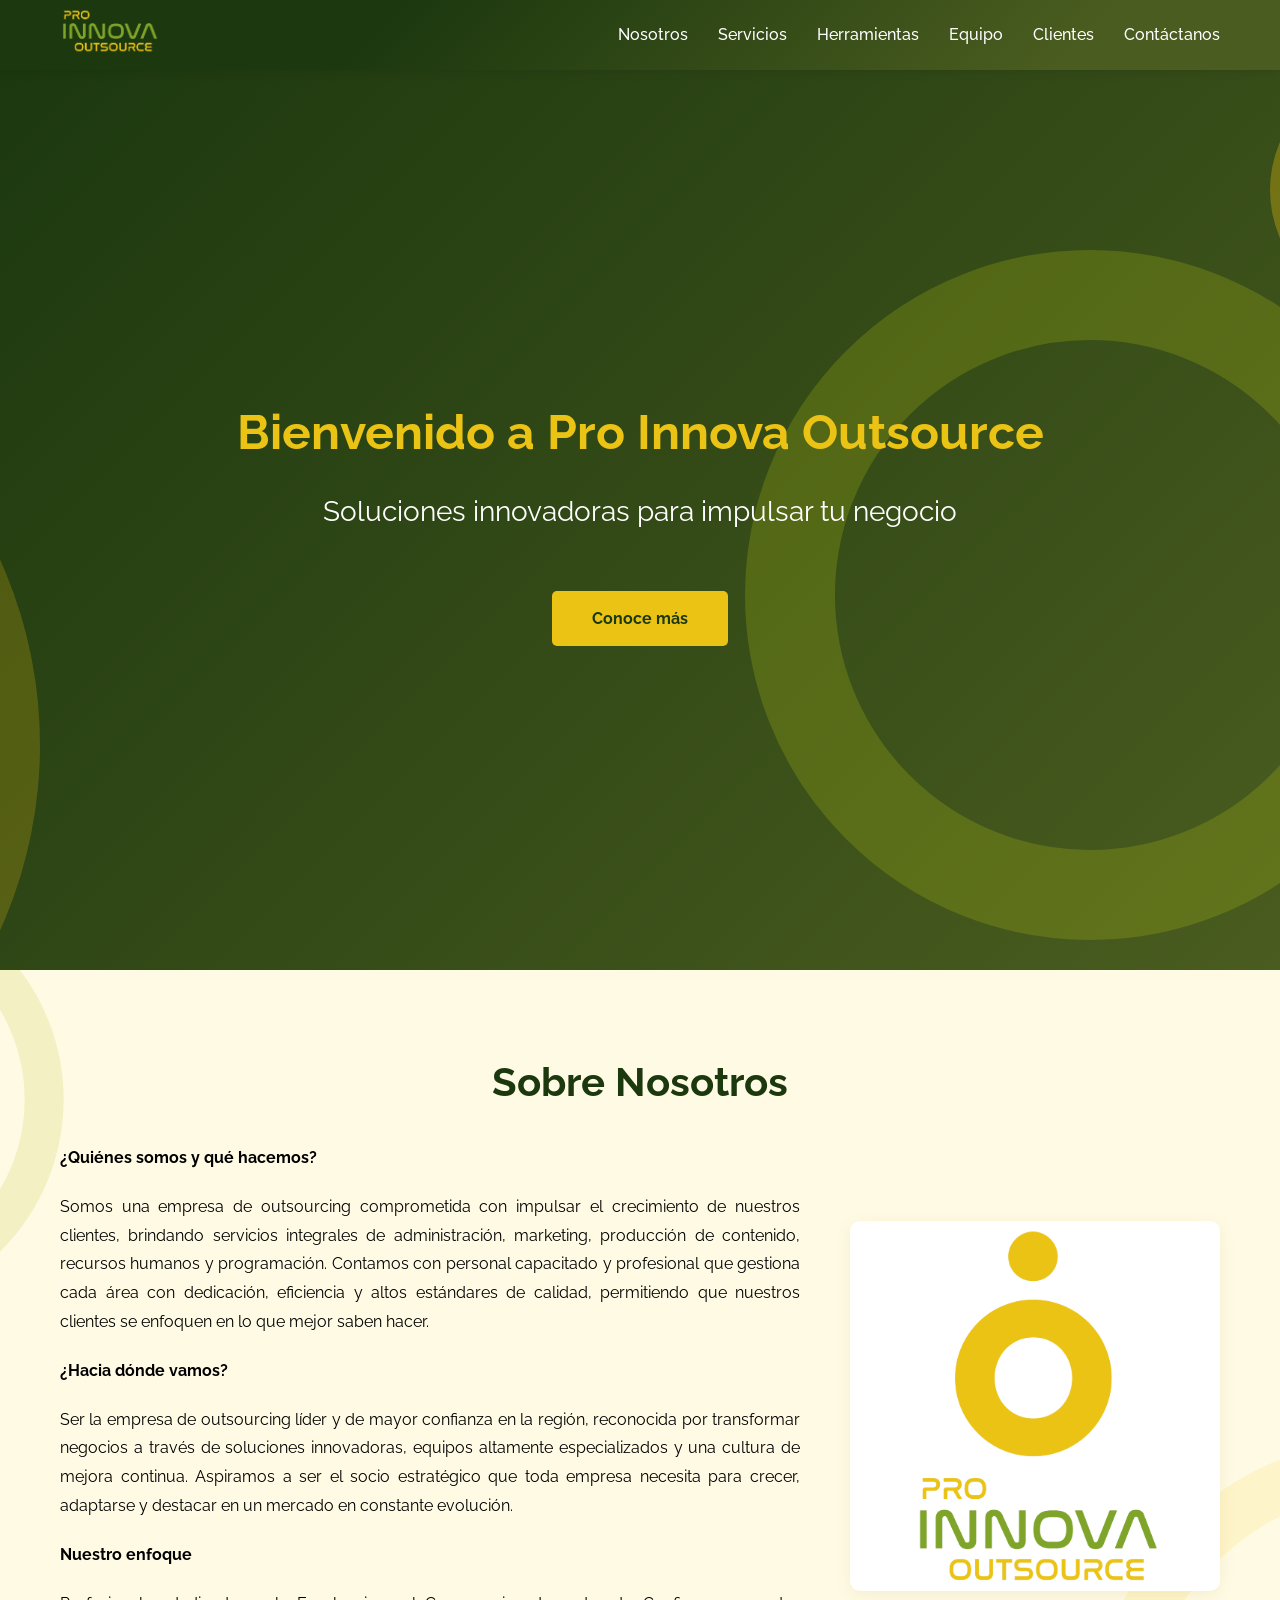
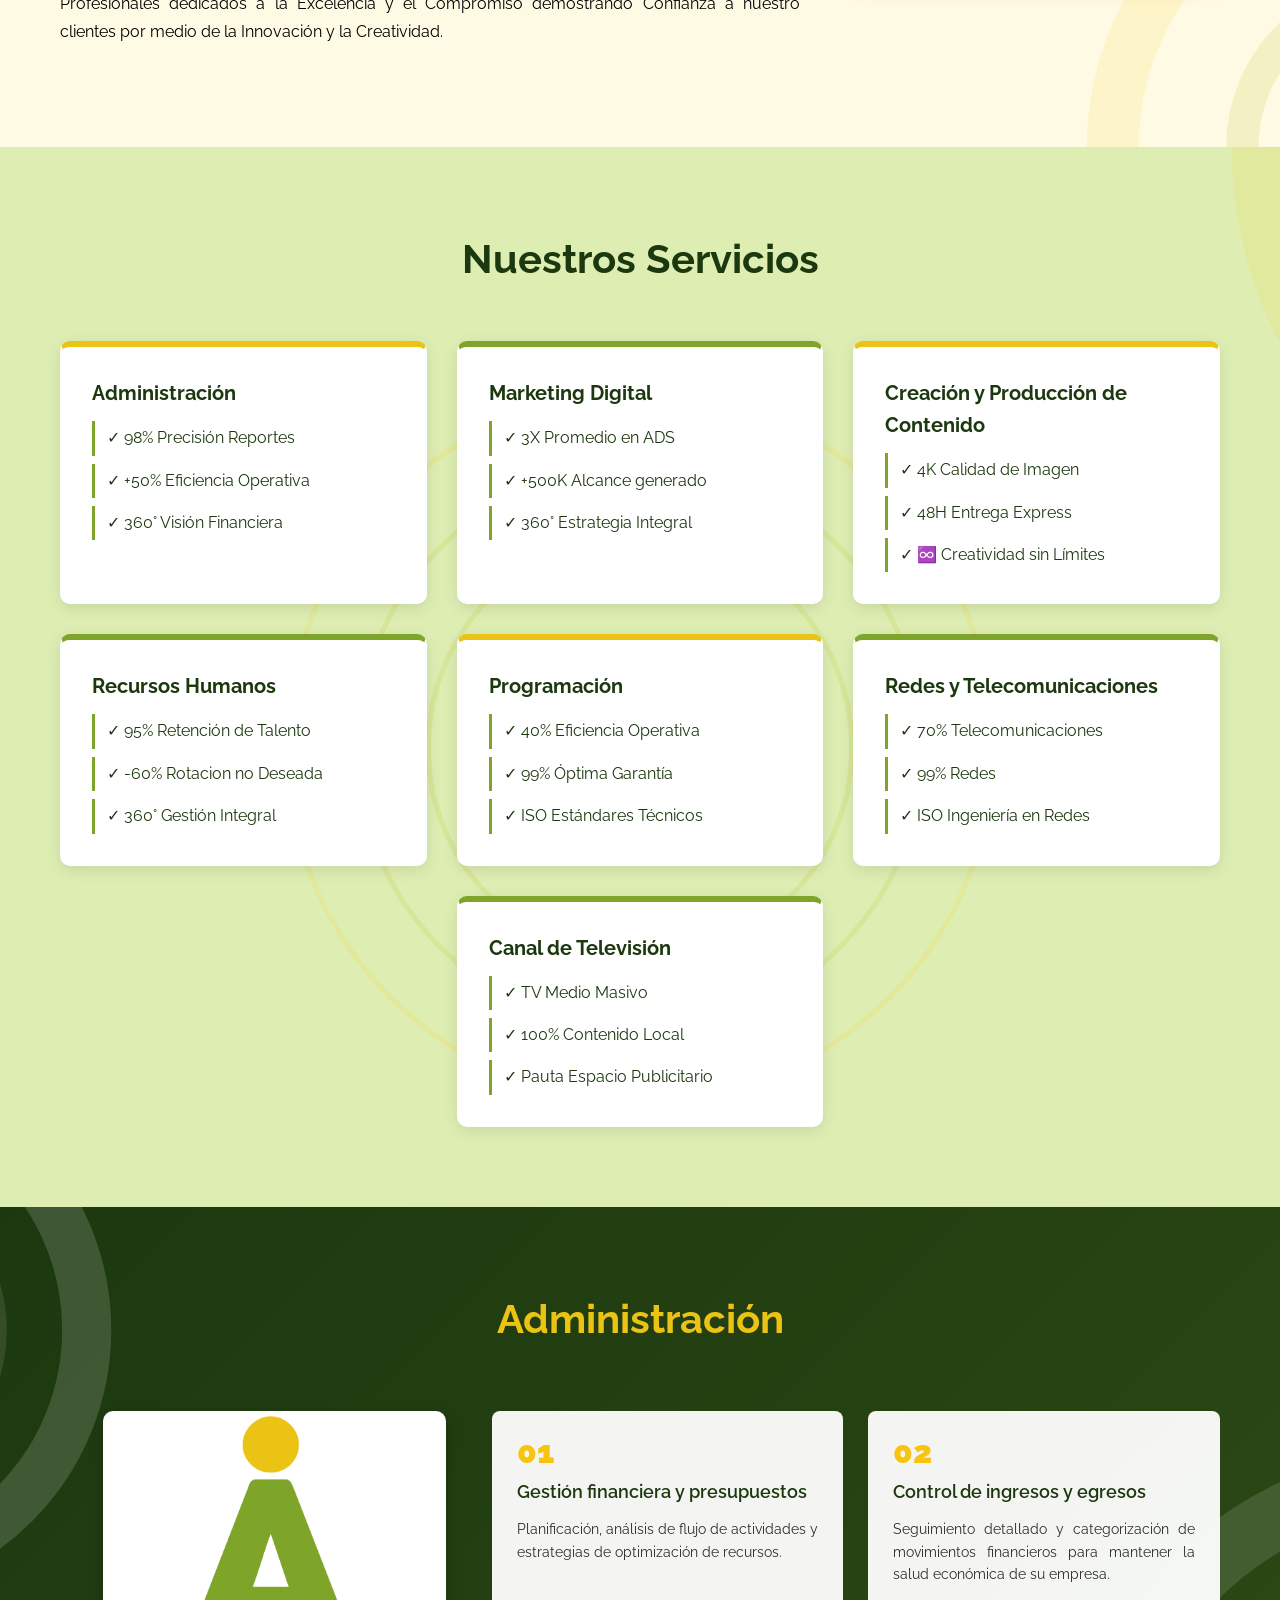
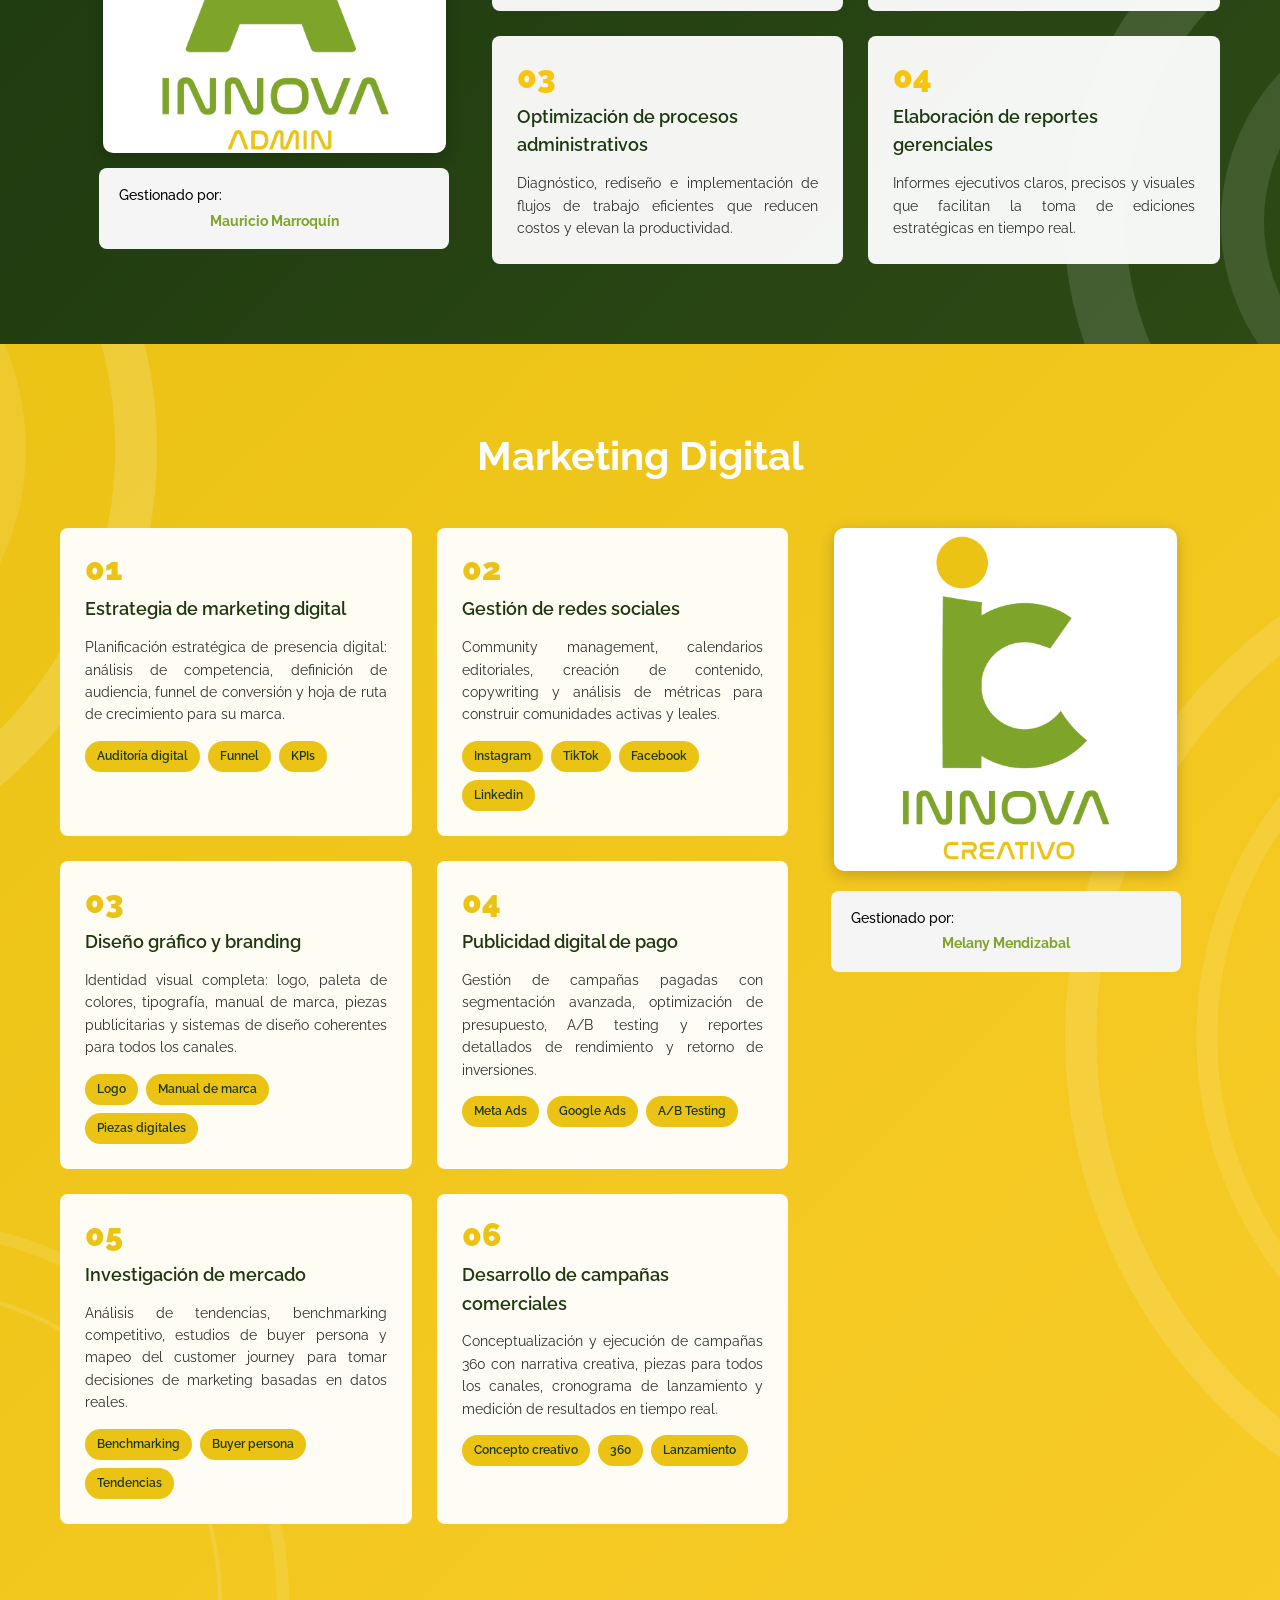
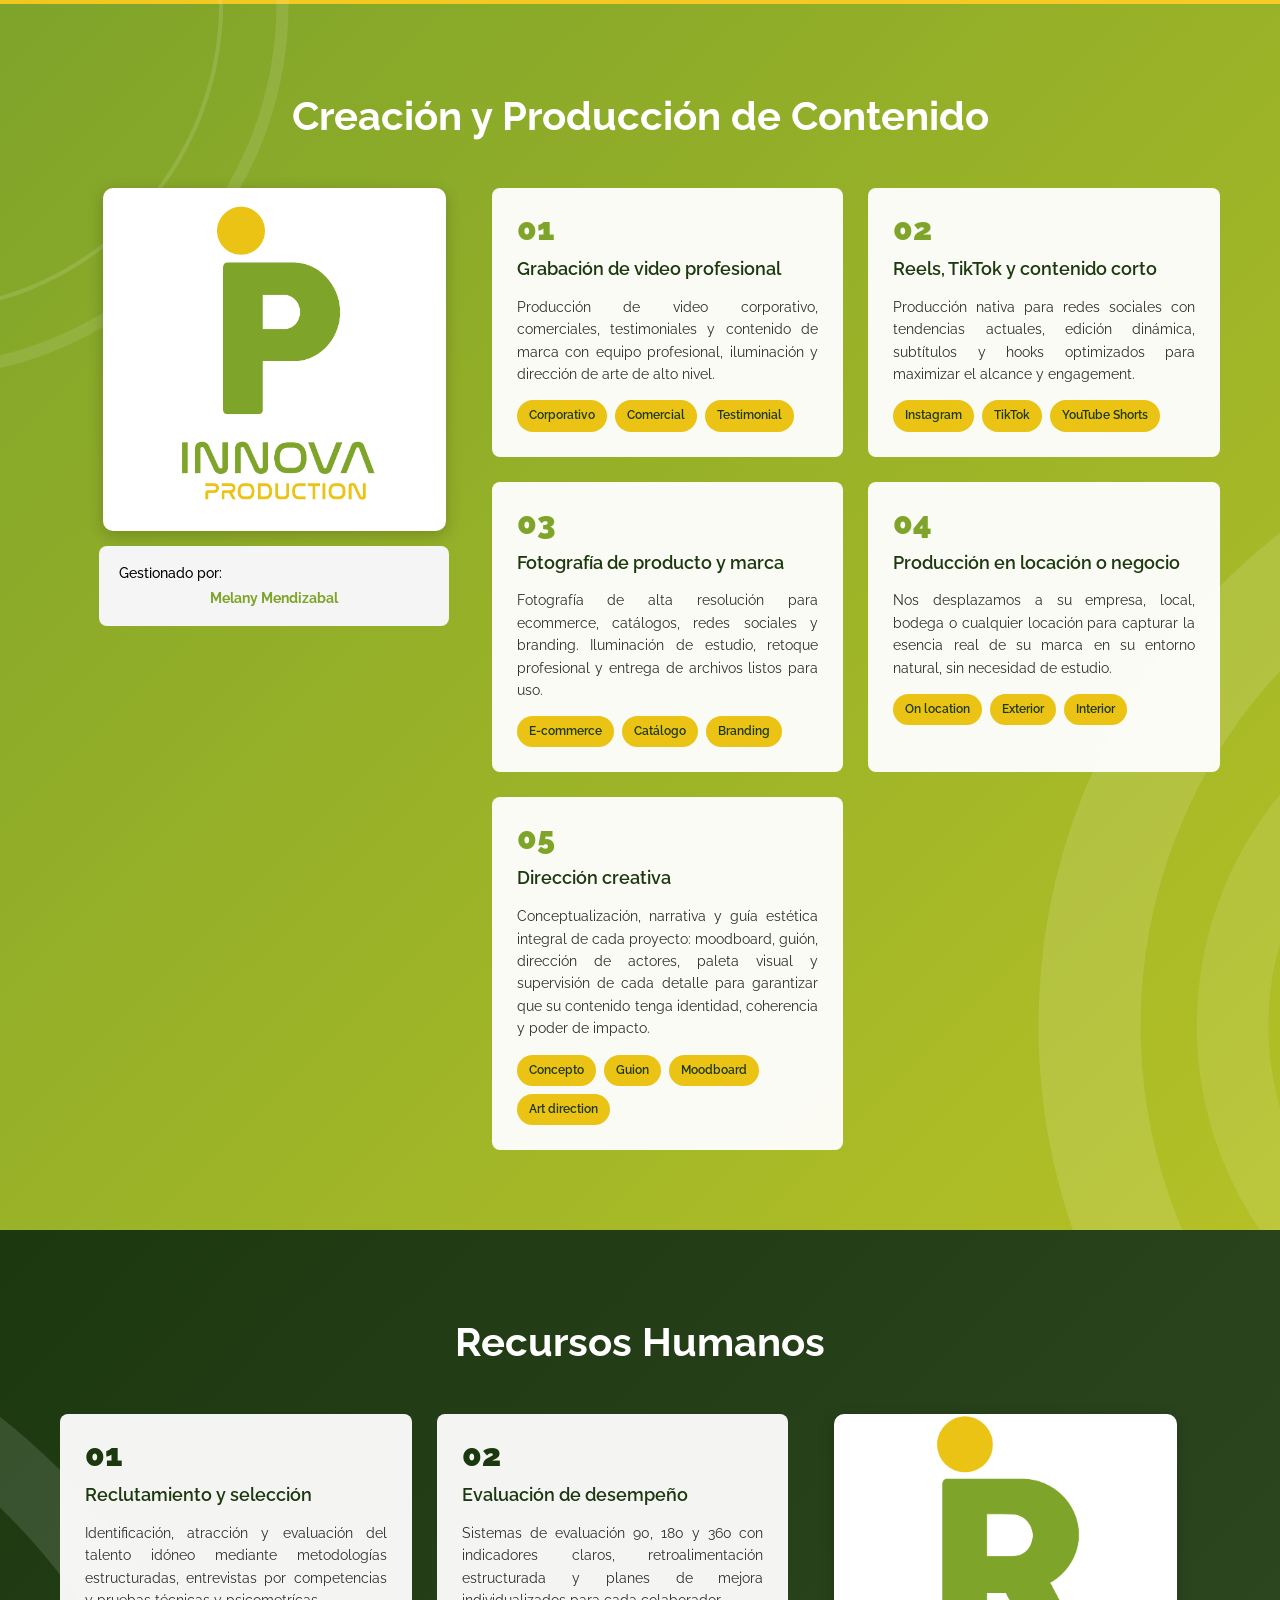
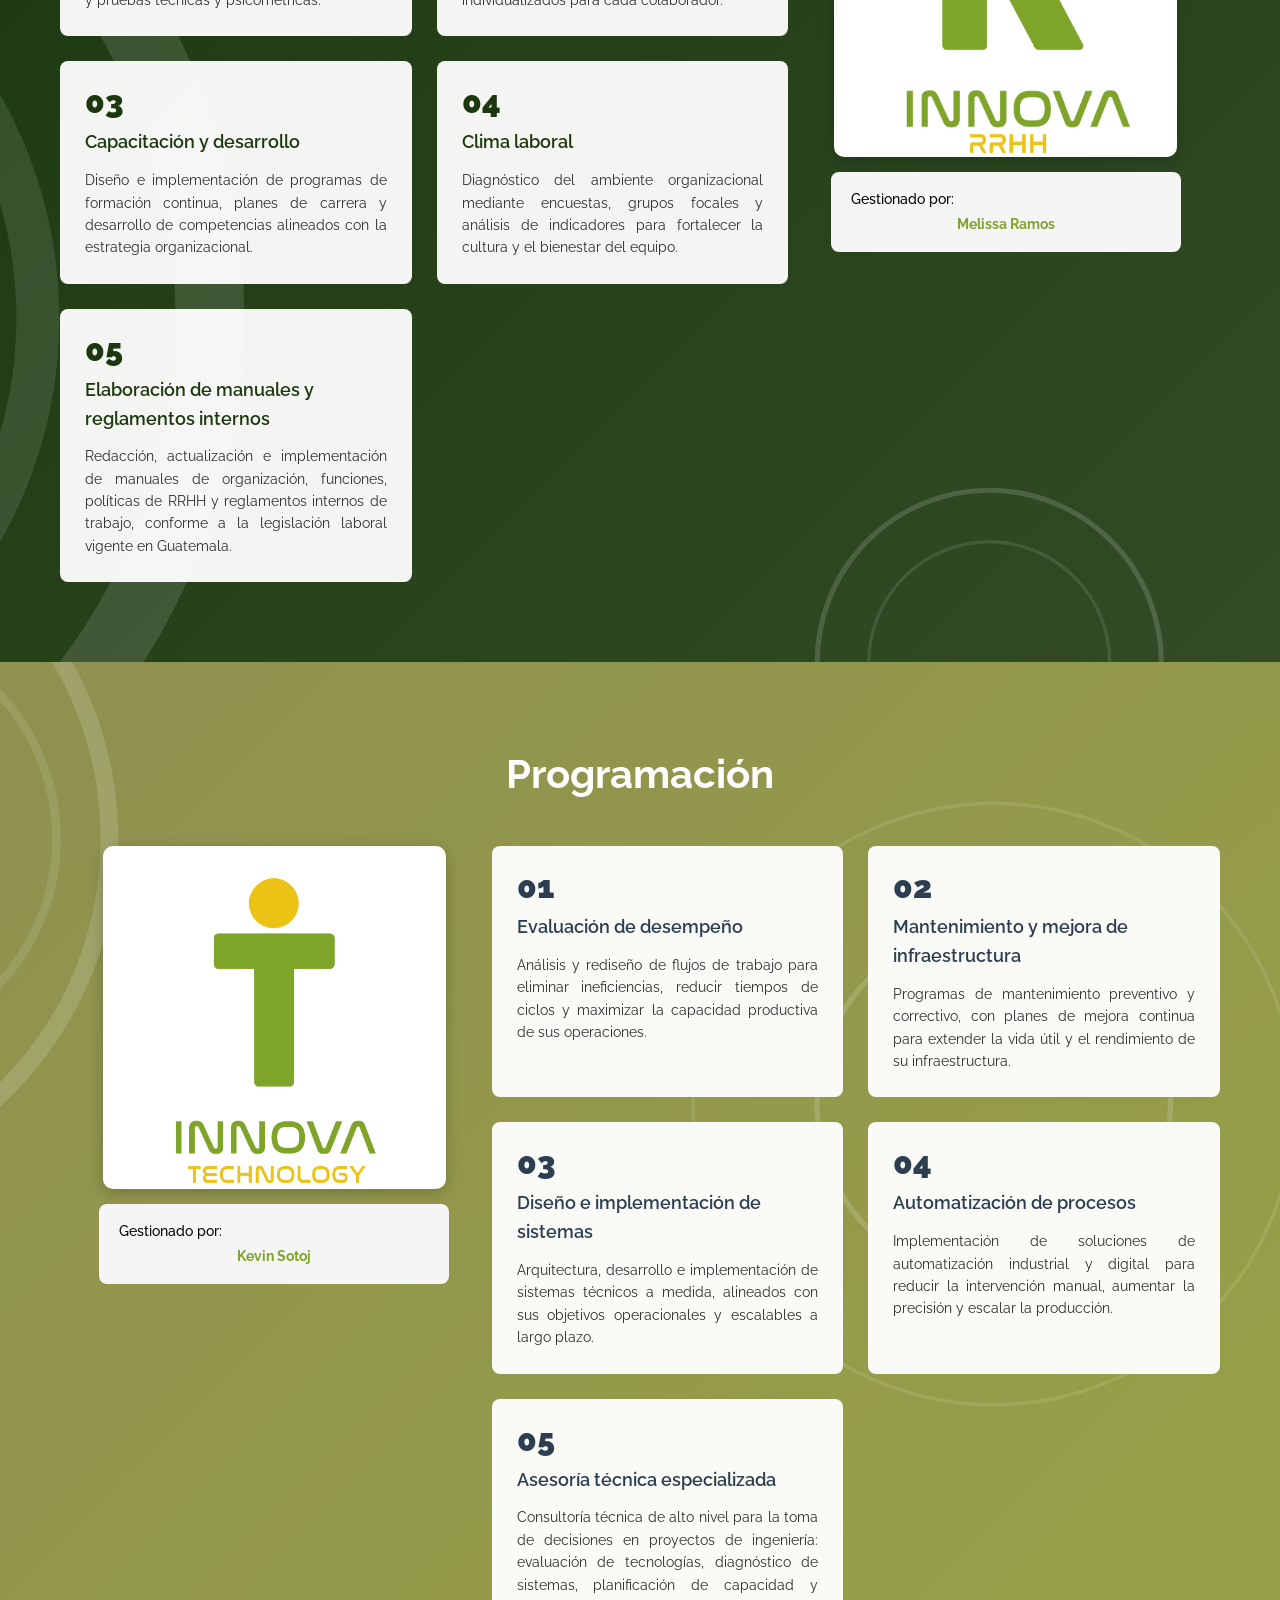
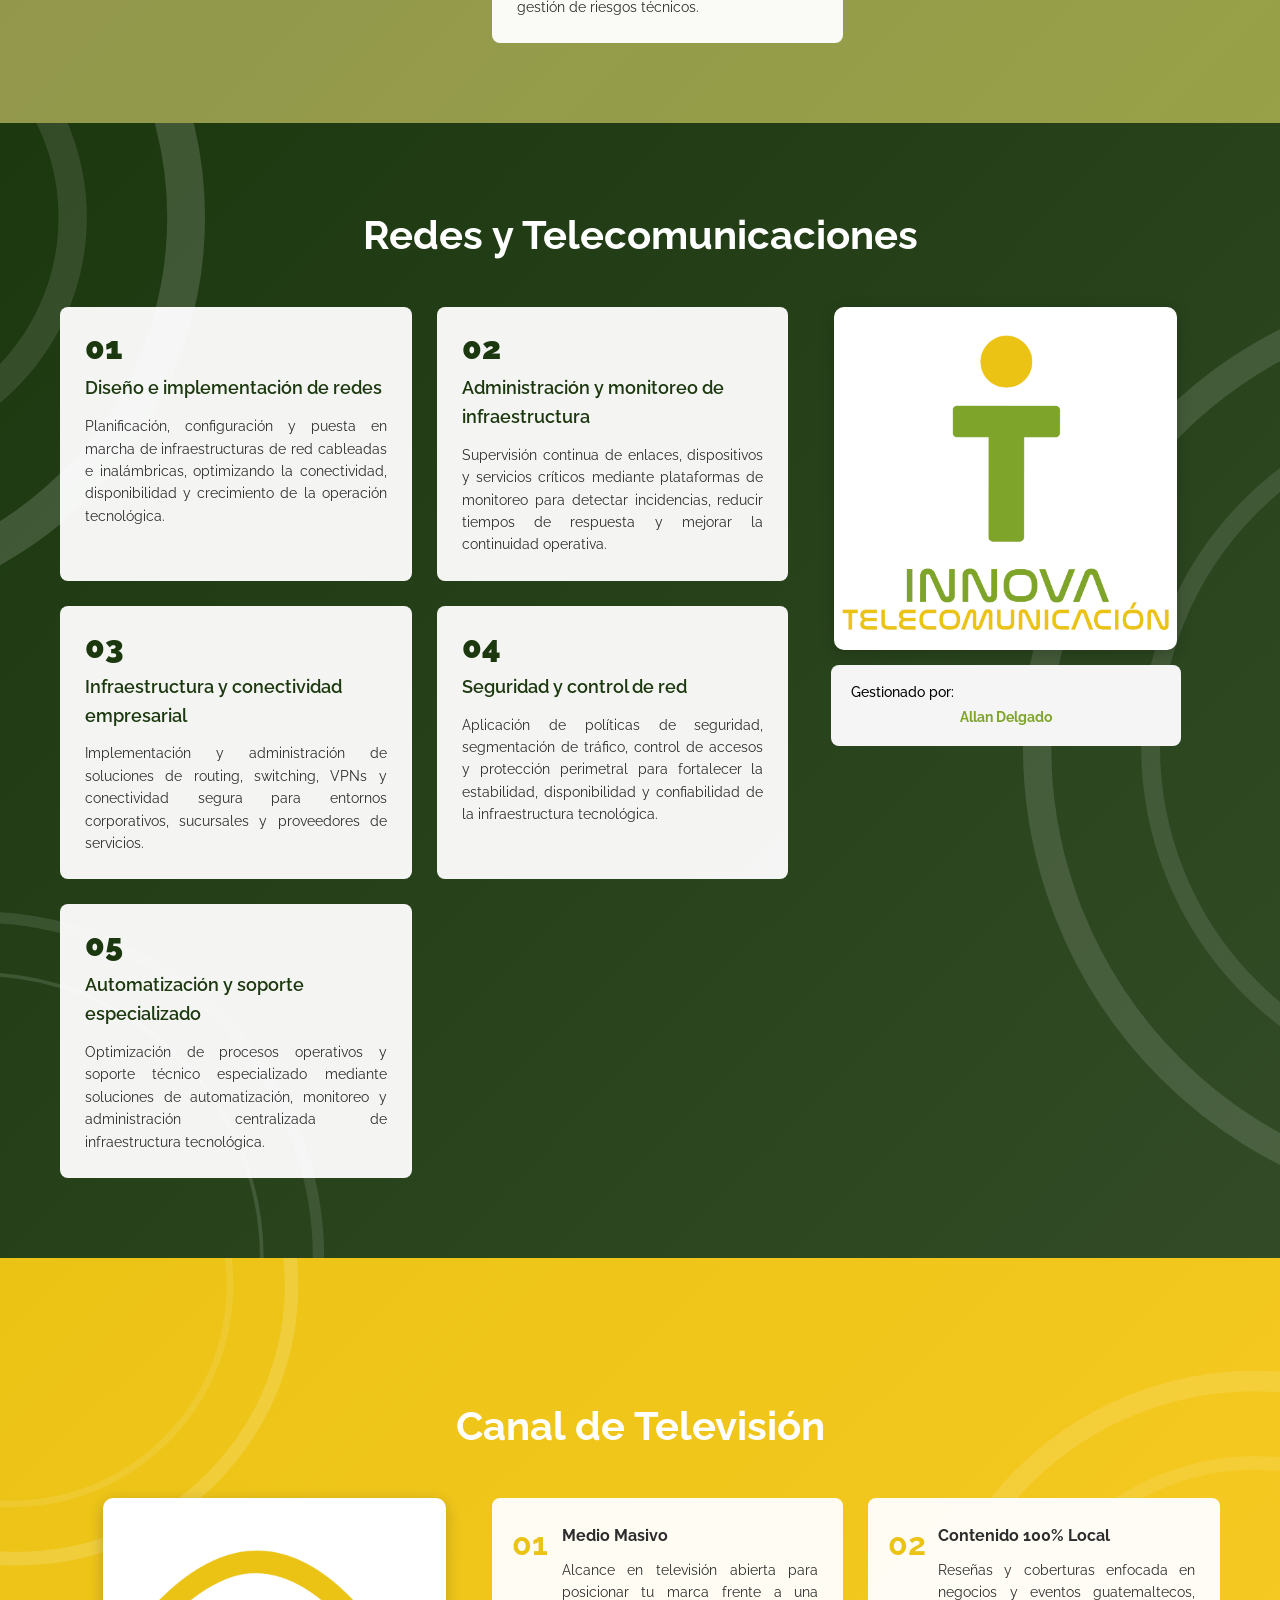
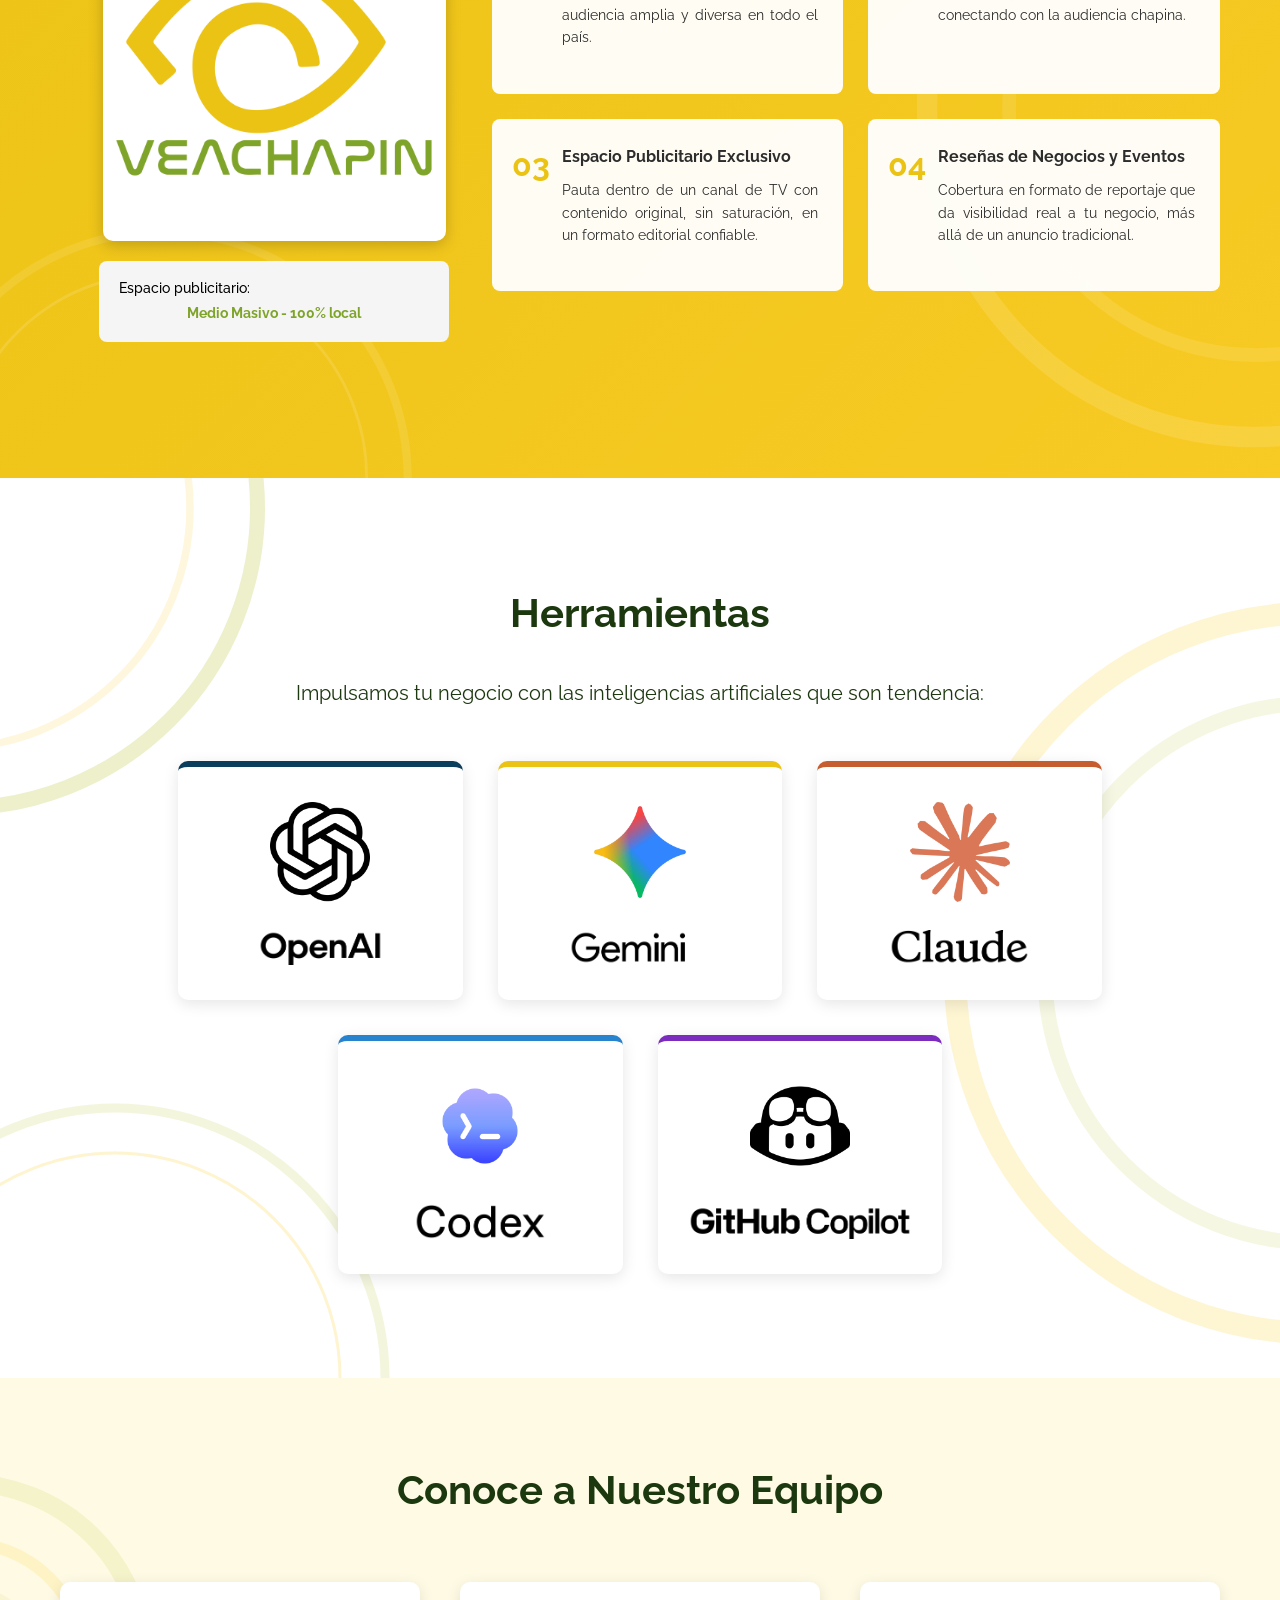
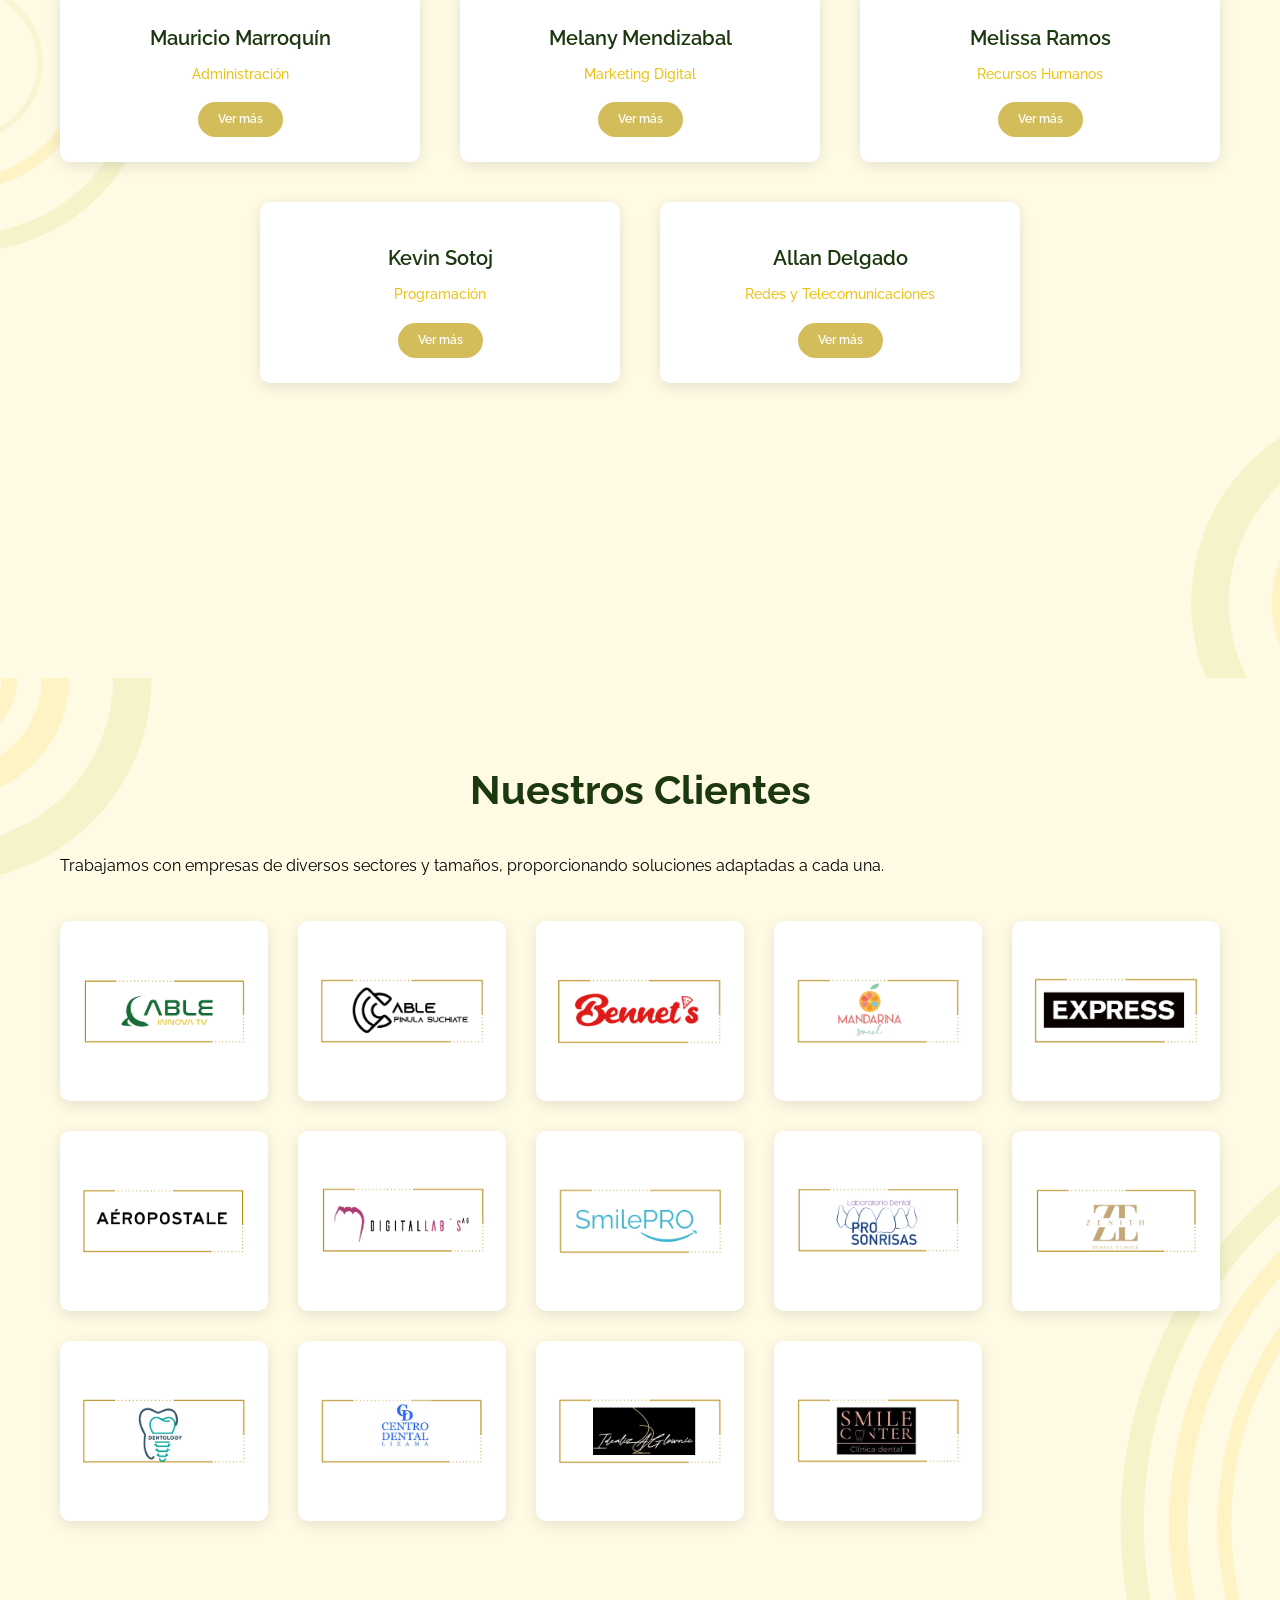
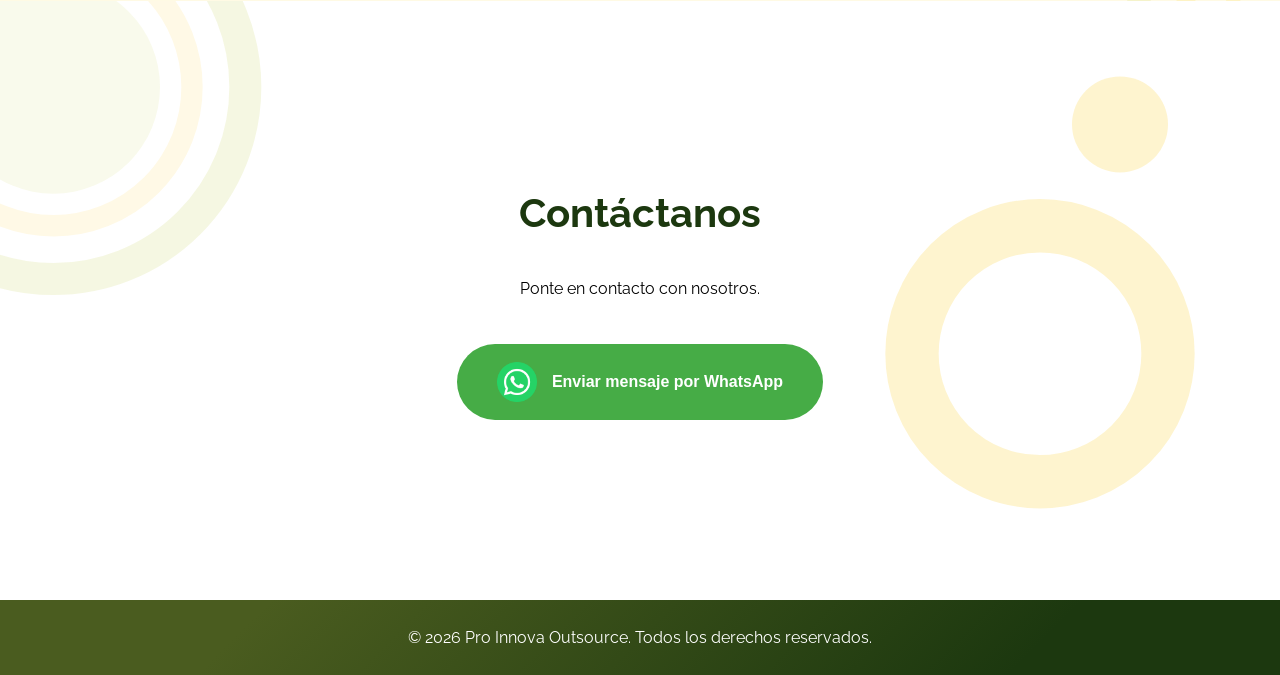
==== commit cc36dd63: "newias" ====
--- a/index.html
+++ b/index.html
@@ -699,17 +699,27 @@
                 <p class="tools-intro">Impulsamos tu negocio con las inteligencias artificiales que son tendencia:</p>
 
                 <div class="tools-grid">
-                    <article class="tool-card">
+                    <article class="tool-card tool-card-chatgpt">
+                        <img class="tool-logo" src="images/ias/openai.png" alt="ChatGPT">
+                        <img class="tool-name" src="images/ias/openai-text.png" alt="ChatGPT">
+                    </article>
+
+                    <article class="tool-card tool-card-gemini">
+                        <img class="tool-logo" src="images/ias/gemini-color.png" alt="Gemini">
+                        <img class="tool-name" src="images/ias/gemini-text.png" alt="Gemini">
+                    </article>
+
+                    <article class="tool-card tool-card-claude">
                         <img class="tool-logo" src="images/ias/claude-color.png" alt="Claude">
                         <img class="tool-name" src="images/ias/claude-text.png" alt="Claude">
                     </article>
 
-                    <article class="tool-card">
+                    <article class="tool-card tool-card-codex">
                         <img class="tool-logo" src="images/ias/codex-color.png" alt="Codex">
                         <img class="tool-name" src="images/ias/codex-text.png" alt="Codex">
                     </article>
 
-                    <article class="tool-card">
+                    <article class="tool-card tool-card-copilot">
                         <img class="tool-logo" src="images/ias/githubcopilot.png" alt="GitHub Copilot">
                         <img class="tool-name" src="images/ias/githubcopilot-text.png" alt="GitHub Copilot">
                     </article>
--- a/view/styles.css
+++ b/view/styles.css
@@ -1366,14 +1366,14 @@
 
 .tools-grid {
     display: grid;
-    grid-template-columns: repeat(3, minmax(0, 1fr));
+    grid-template-columns: repeat(6, minmax(0, 1fr));
     gap: 35px;
     align-items: stretch;
     margin-top: 50px;
 }
 
 .tool-card {
-    min-height: 300px;
+    min-height: 150px;
     padding: 35px 30px;
     display: flex;
     flex-direction: column;
@@ -1381,18 +1381,29 @@
     align-items: center;
     gap: 28px;
     background: var(--color-blanco);
-    border-top: 6px solid #C65D2E;
+    border-top: 6px solid #0B3D5C;
     border-radius: 10px;
     box-shadow: 0 4px 15px rgba(0, 0, 0, 0.1);
     transition: transform 0.3s ease, box-shadow 0.3s ease;
-}
-
-.tool-card:nth-child(2) {
+    grid-column: span 2;
+}
+
+.tool-card-gemini {
+    border-top-color: #EBC315;
+}
+
+.tool-card-claude {
+    border-top-color: #C65D2E;
+}
+
+.tool-card-codex {
     border-top-color: rgb(40, 131, 206);
-}
-
-.tool-card:nth-child(3) {
+    grid-column: 2 / span 2;
+}
+
+.tool-card-copilot {
     border-top-color: #7B2CBF;
+    grid-column: 4 / span 2;
 }
 
 .tool-card:hover {
@@ -1400,28 +1411,36 @@
     box-shadow: 0 12px 24px rgba(28, 56, 15, 0.2);
 }
 
-.tool-card:nth-child(1):hover {
+.tool-card-chatgpt:hover {
+    box-shadow: 0 12px 24px rgba(11, 61, 92, 0.28);
+}
+
+.tool-card-gemini:hover {
+    box-shadow: 0 12px 24px rgba(235, 195, 21, 0.28);
+}
+
+.tool-card-claude:hover {
     box-shadow: 0 12px 24px rgba(198, 93, 46, 0.25);
 }
 
-.tool-card:nth-child(2):hover {
+.tool-card-codex:hover {
     box-shadow: 0 12px 24px rgba(40, 131, 206, 0.25);
 }
 
-.tool-card:nth-child(3):hover {
+.tool-card-copilot:hover {
     box-shadow: 0 12px 24px rgba(123, 44, 191, 0.25);
 }
 
 .tool-logo {
-    width: 150px;
-    height: 150px;
+    width: 100px;
+    height: 100px;
     object-fit: contain;
 }
 
 .tool-name {
     width: 100%;
-    max-width: 220px;
-    height: 55px;
+    max-width: 250px;
+    height: 35px;
     object-fit: contain;
 }
 
@@ -2060,6 +2079,10 @@
     }
 
     .tool-card {
+        grid-column: auto;
+    }
+
+    .tool-card {
         min-height: 270px;
         padding: 28px 20px;
     }
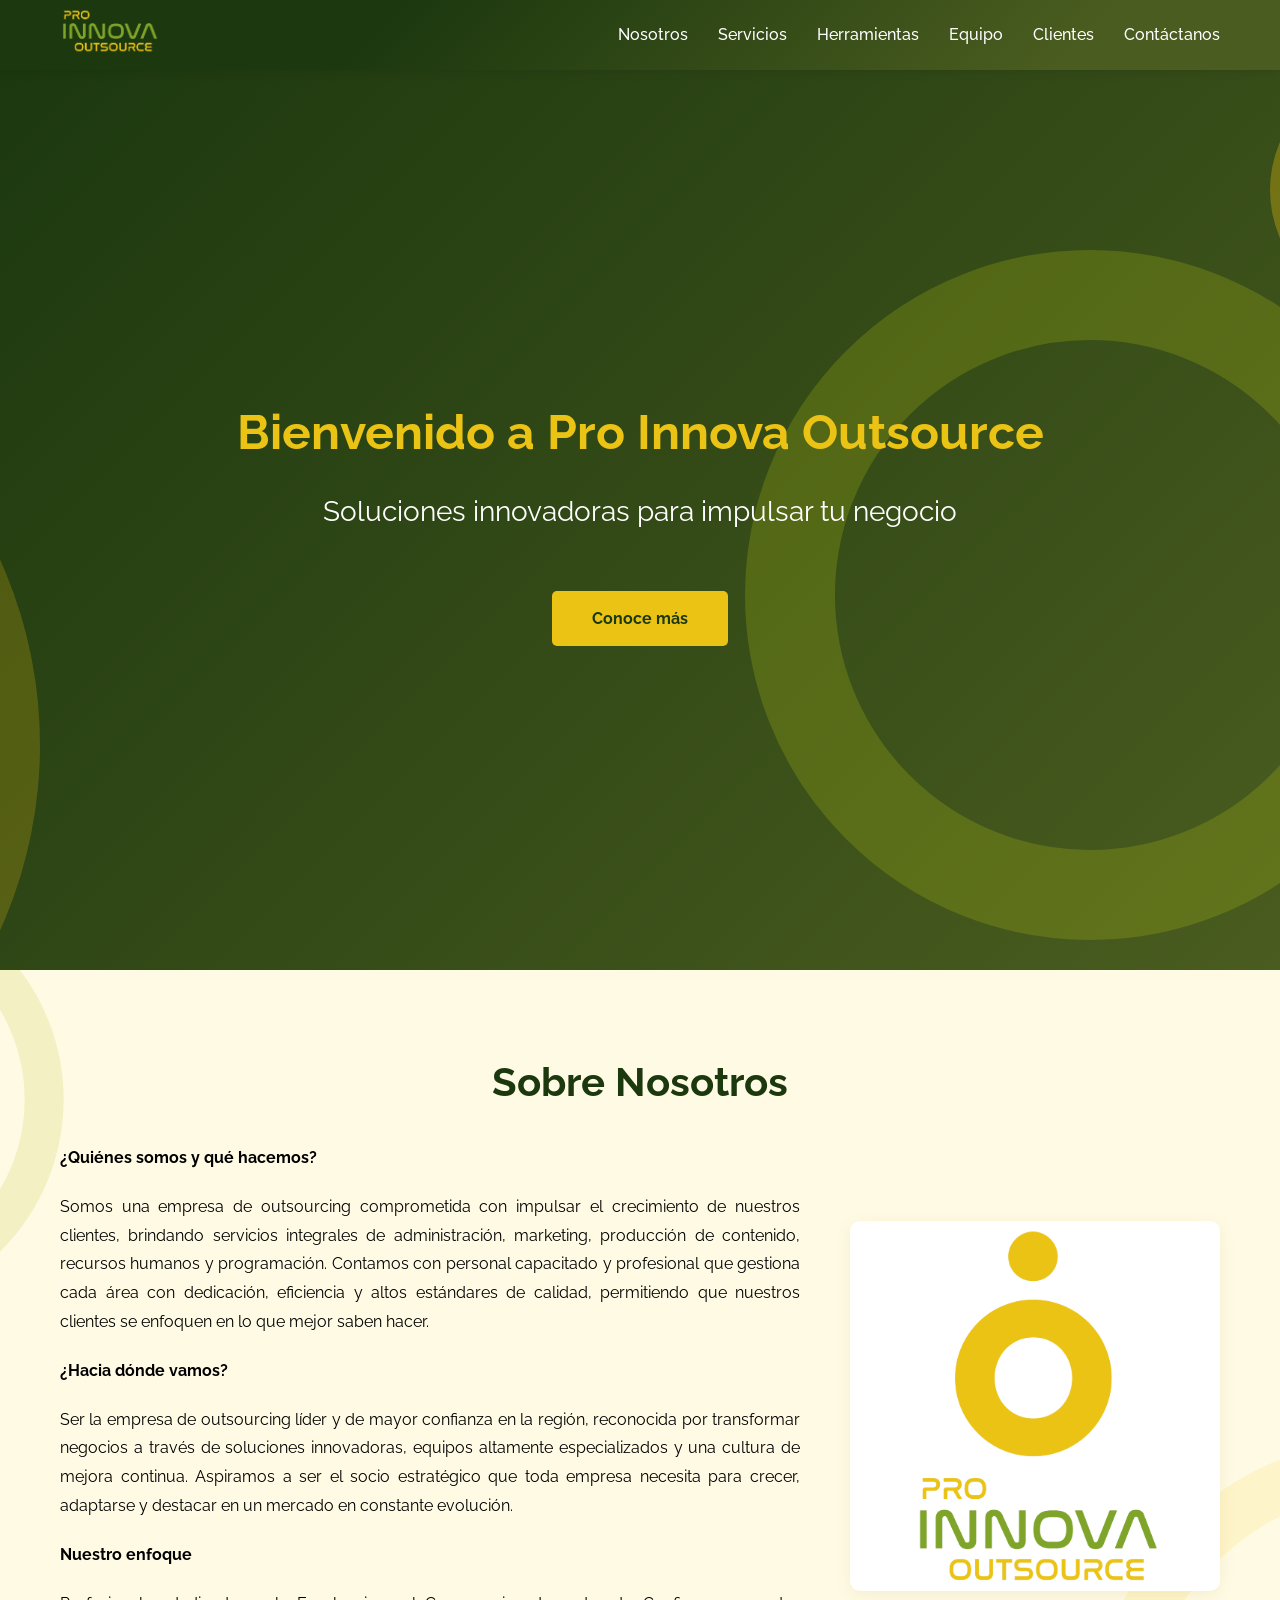
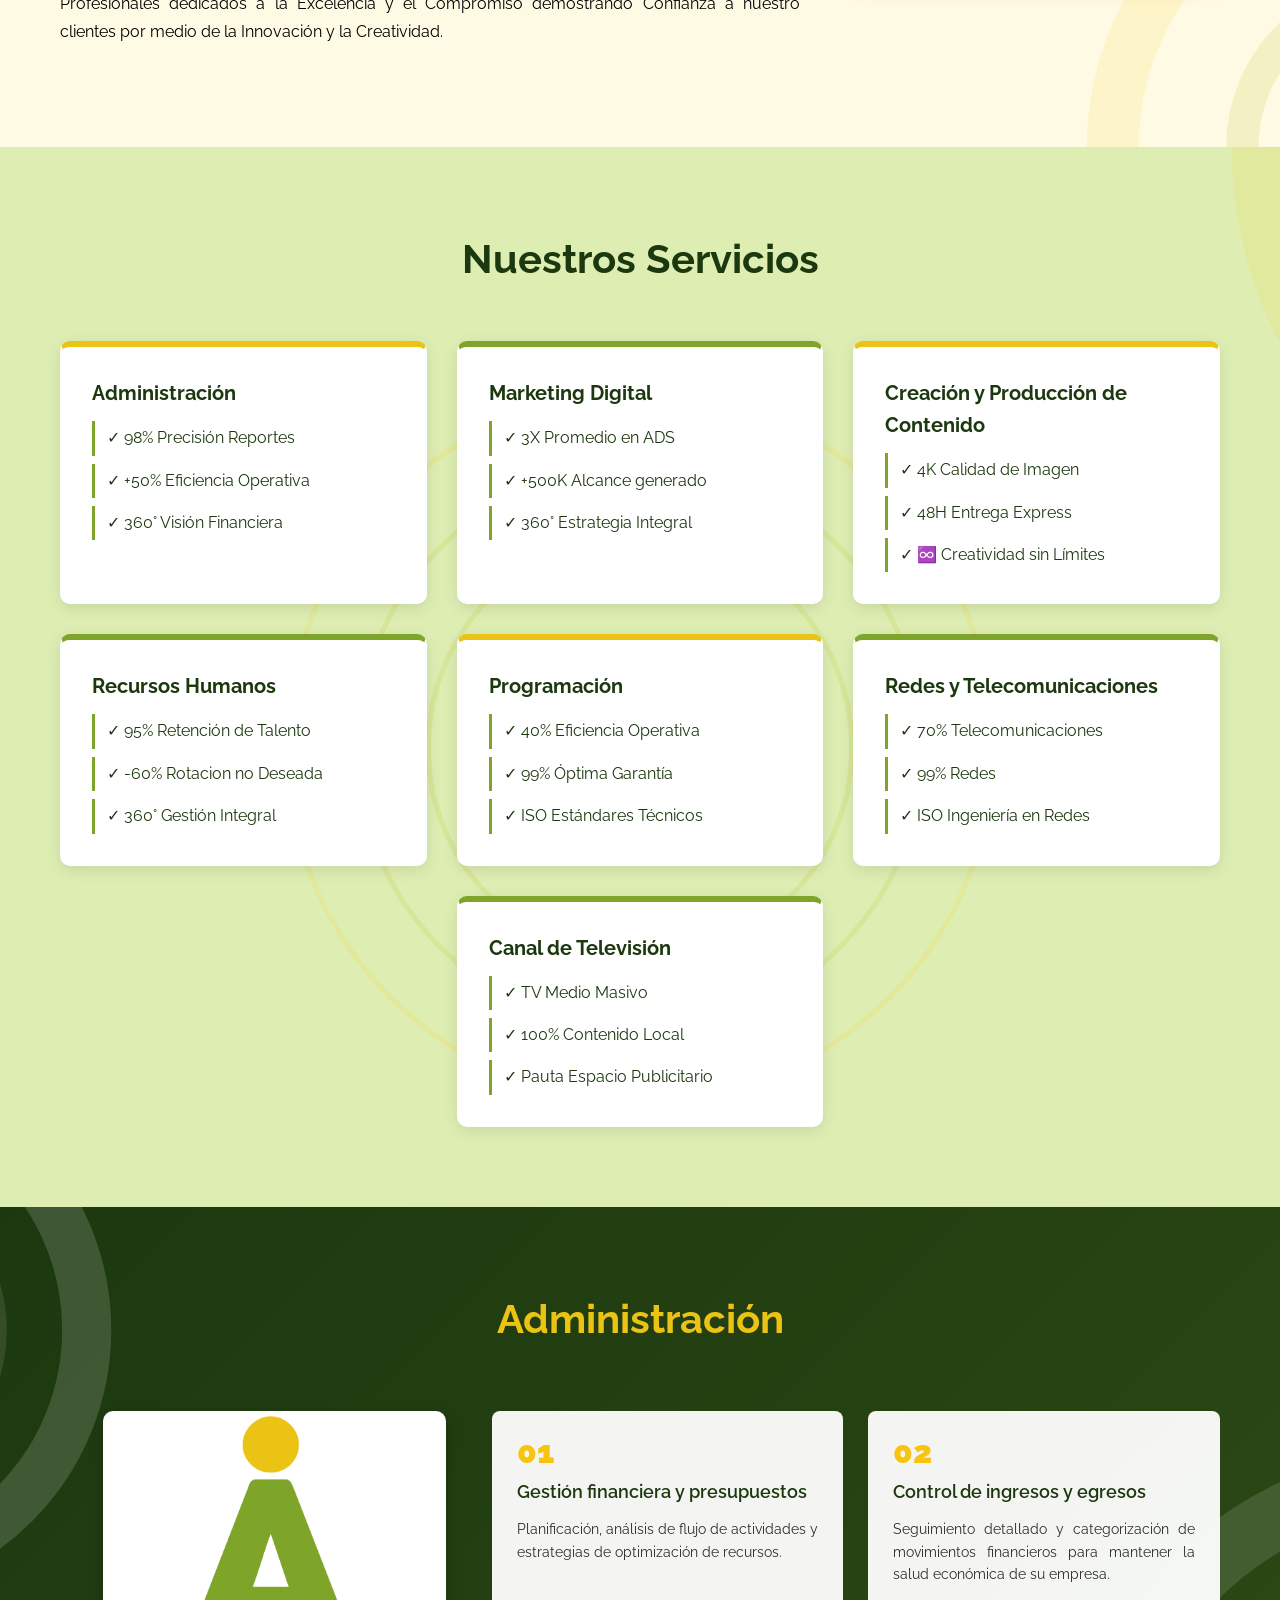
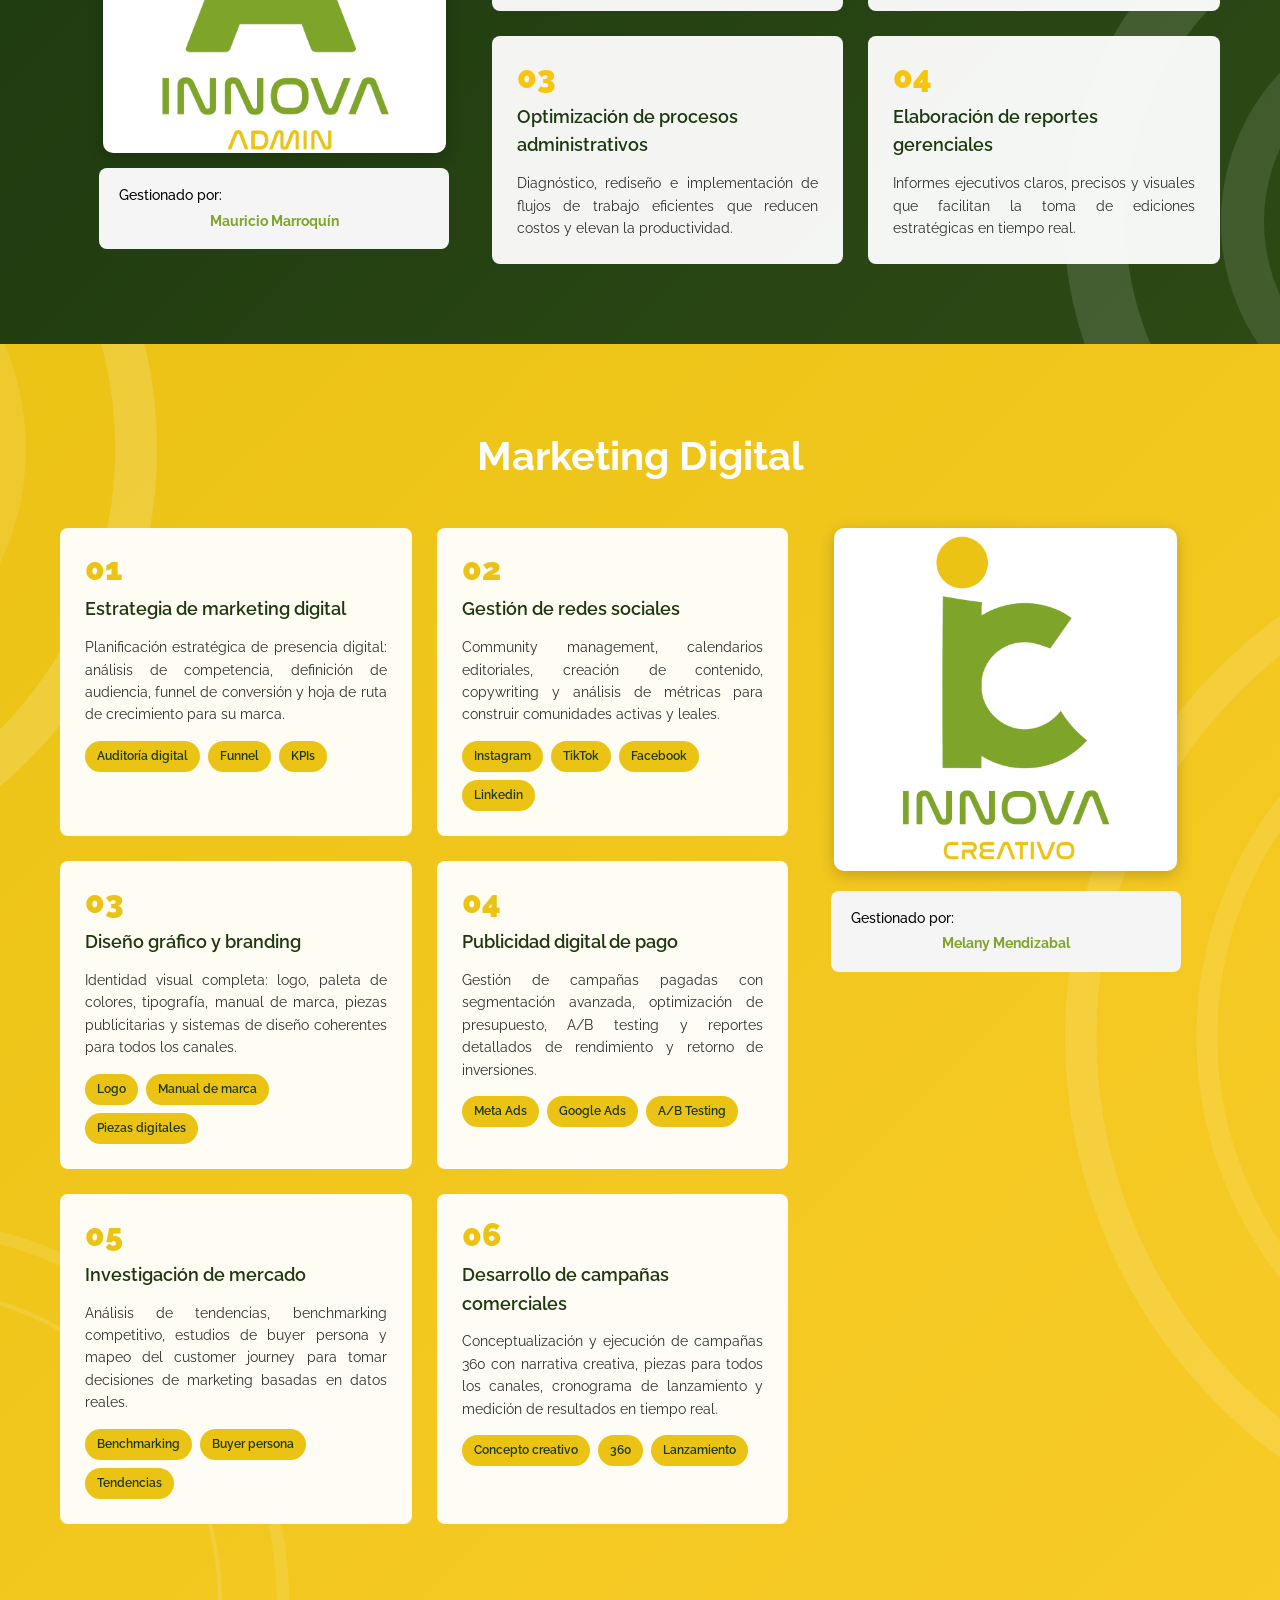
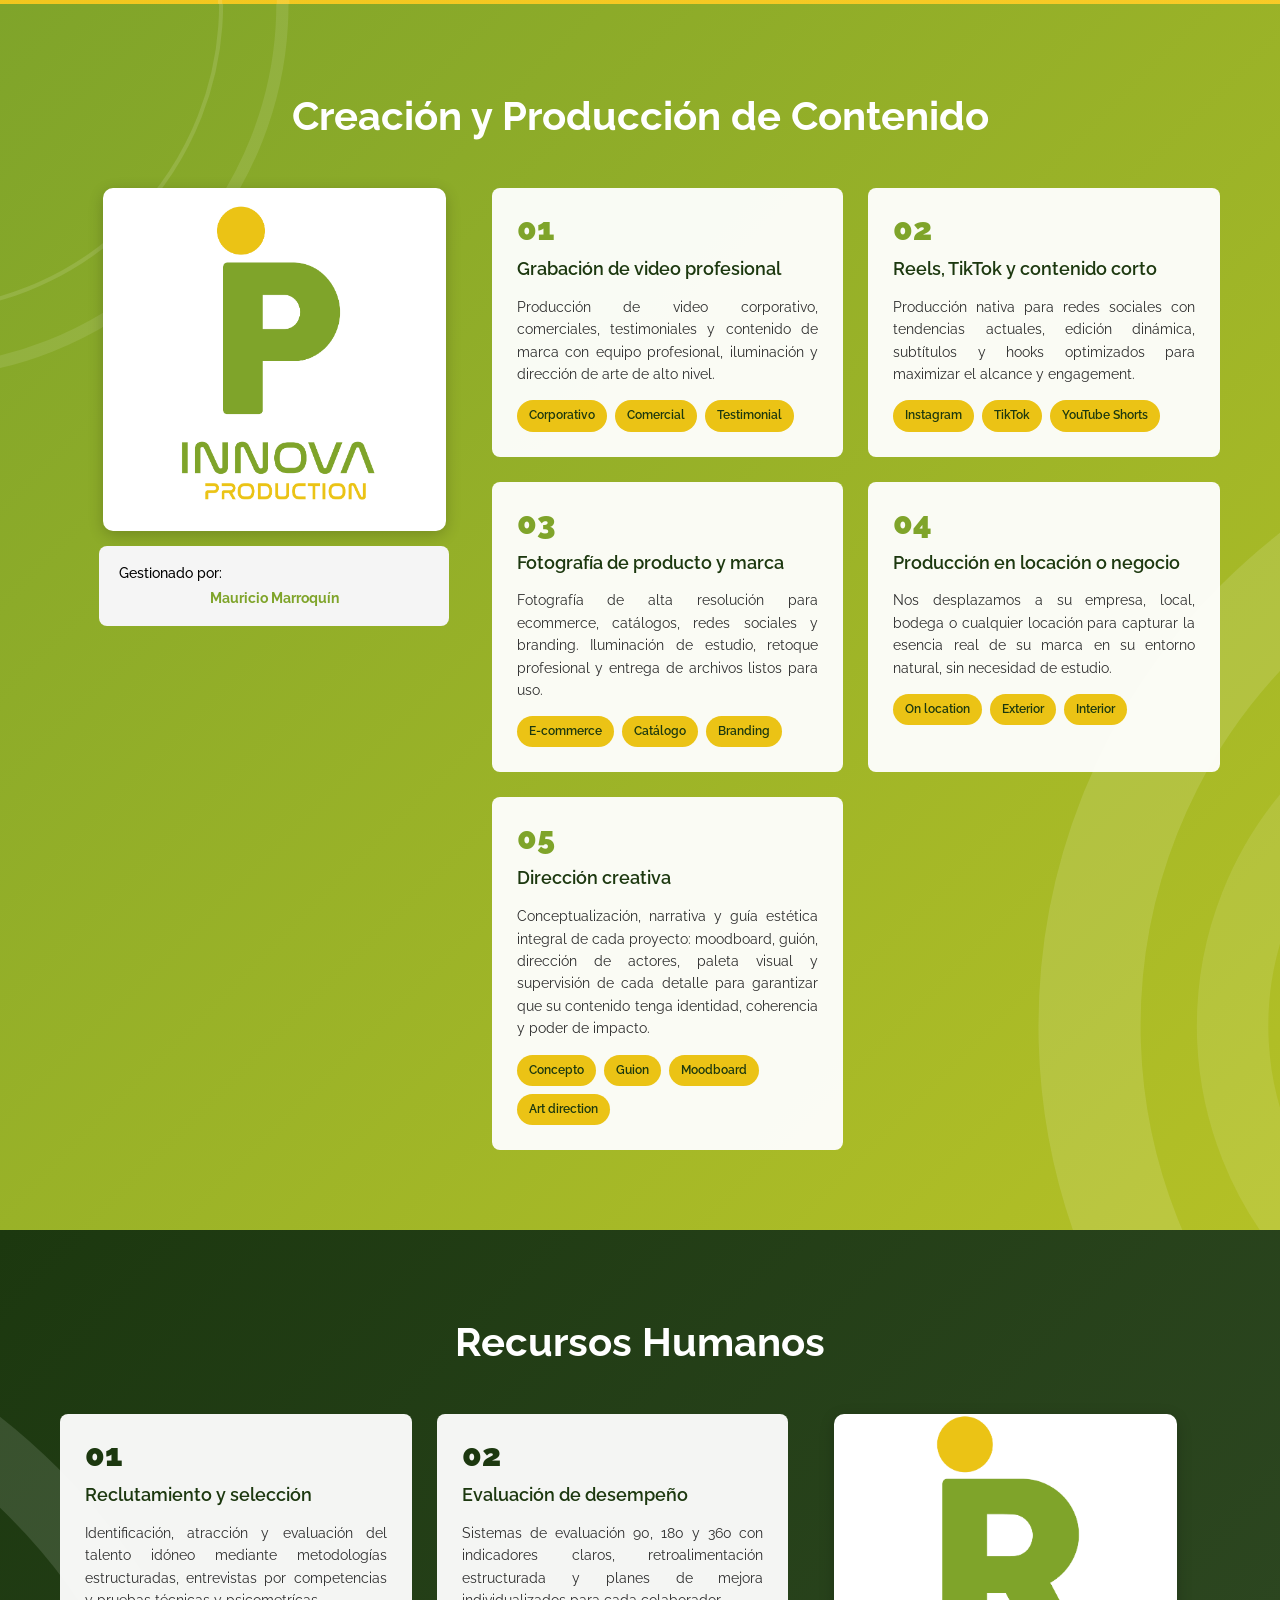
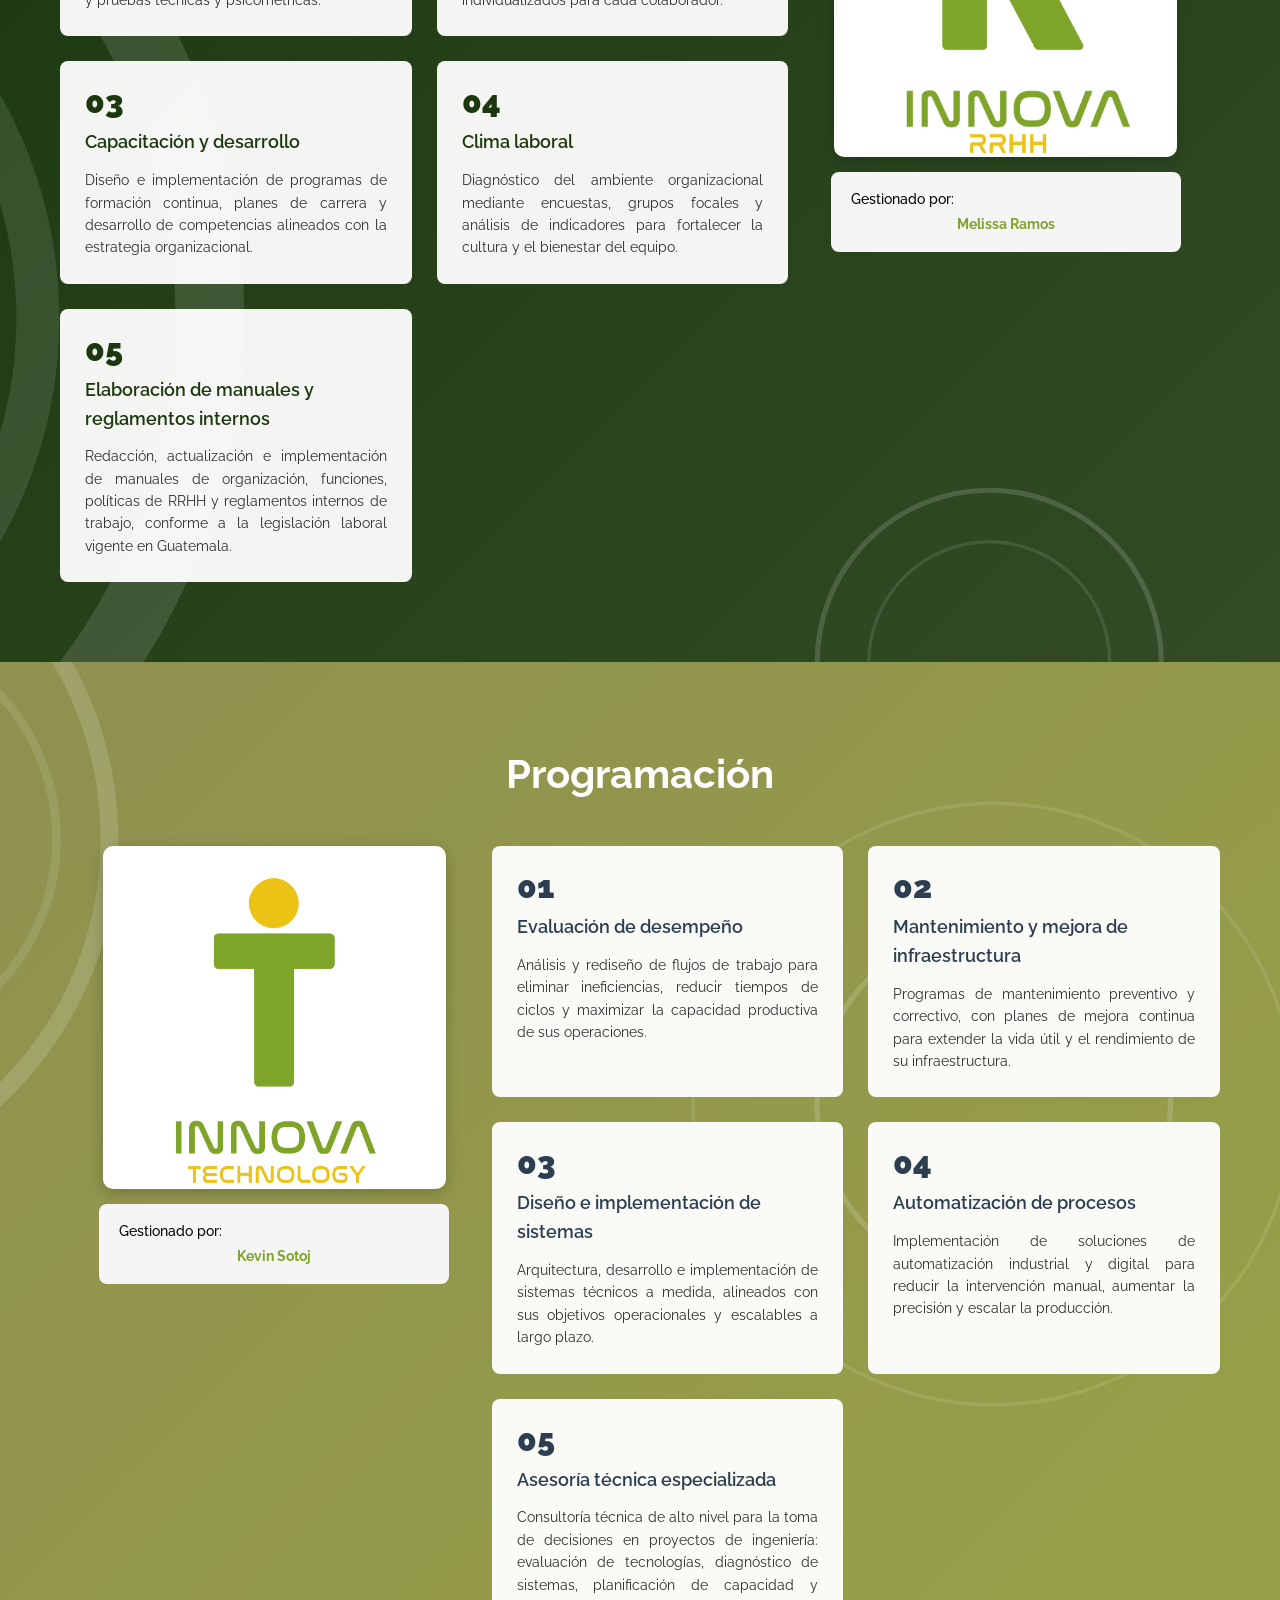
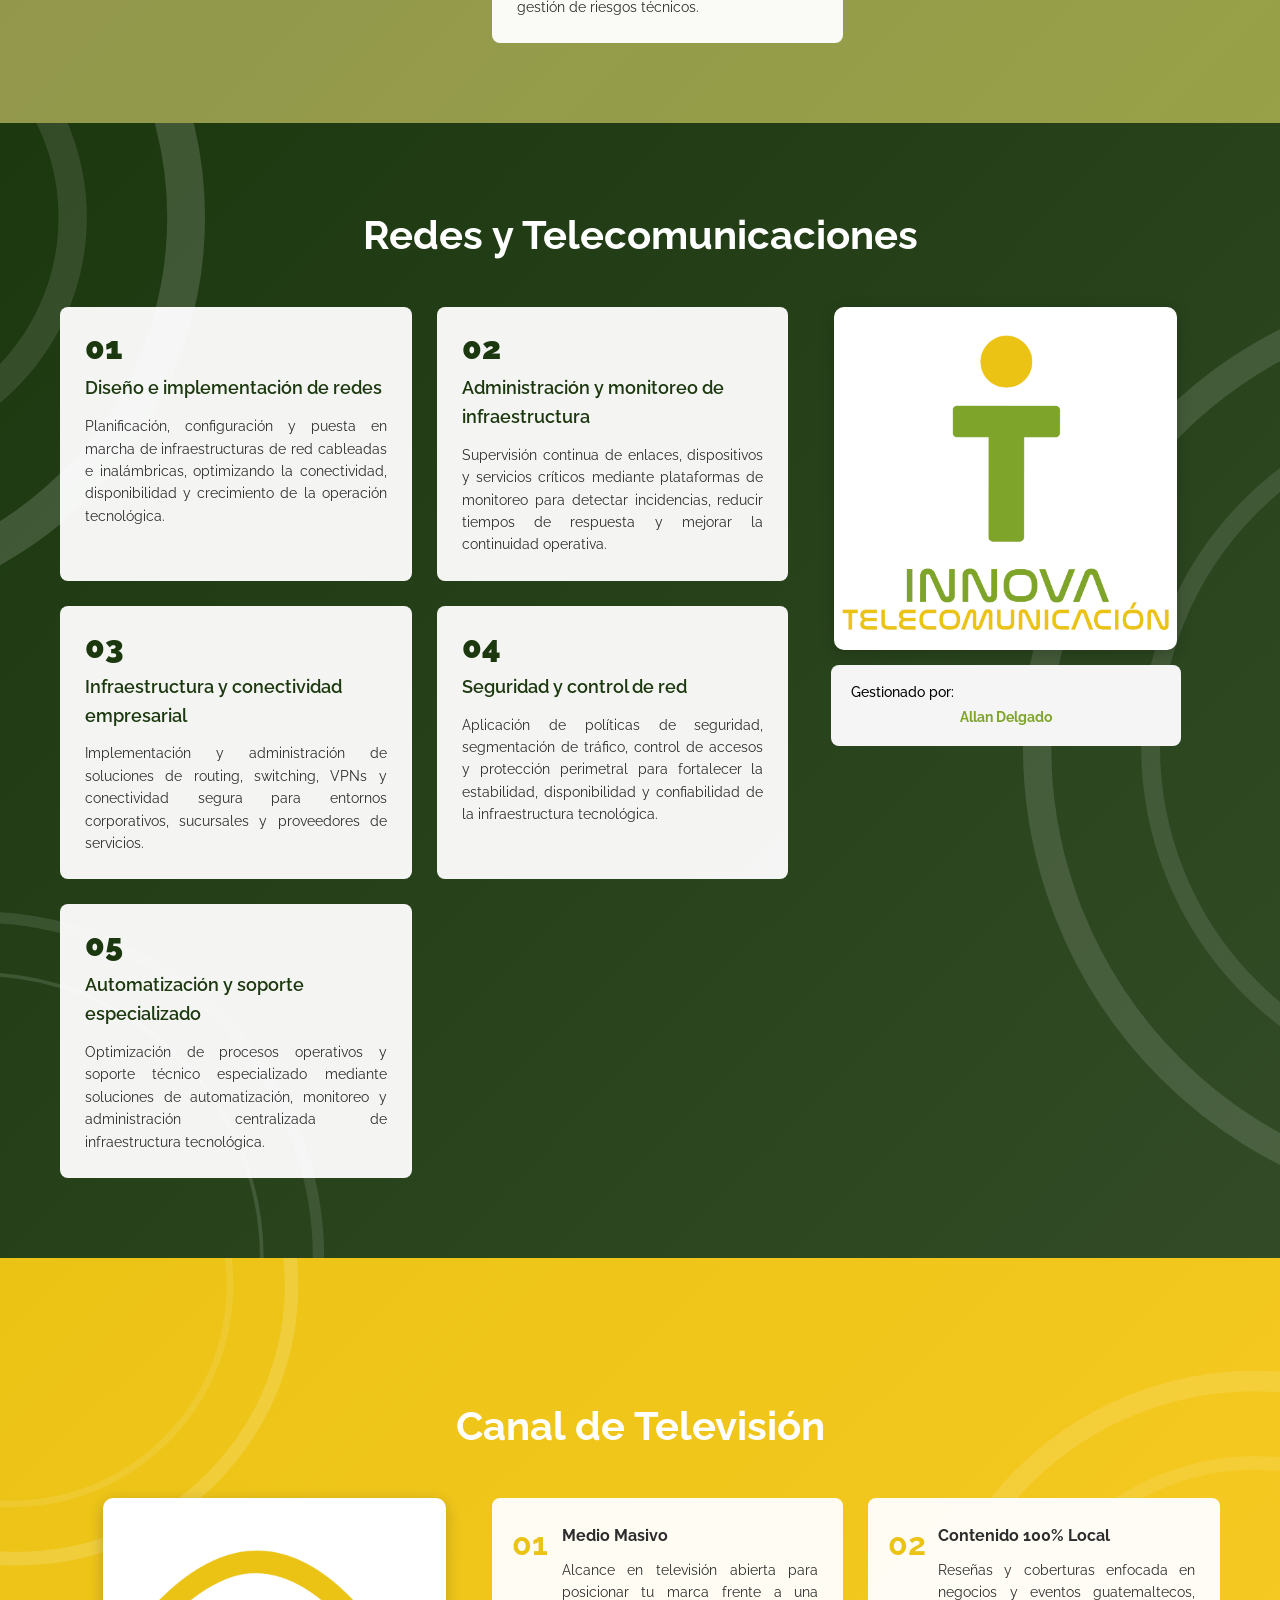
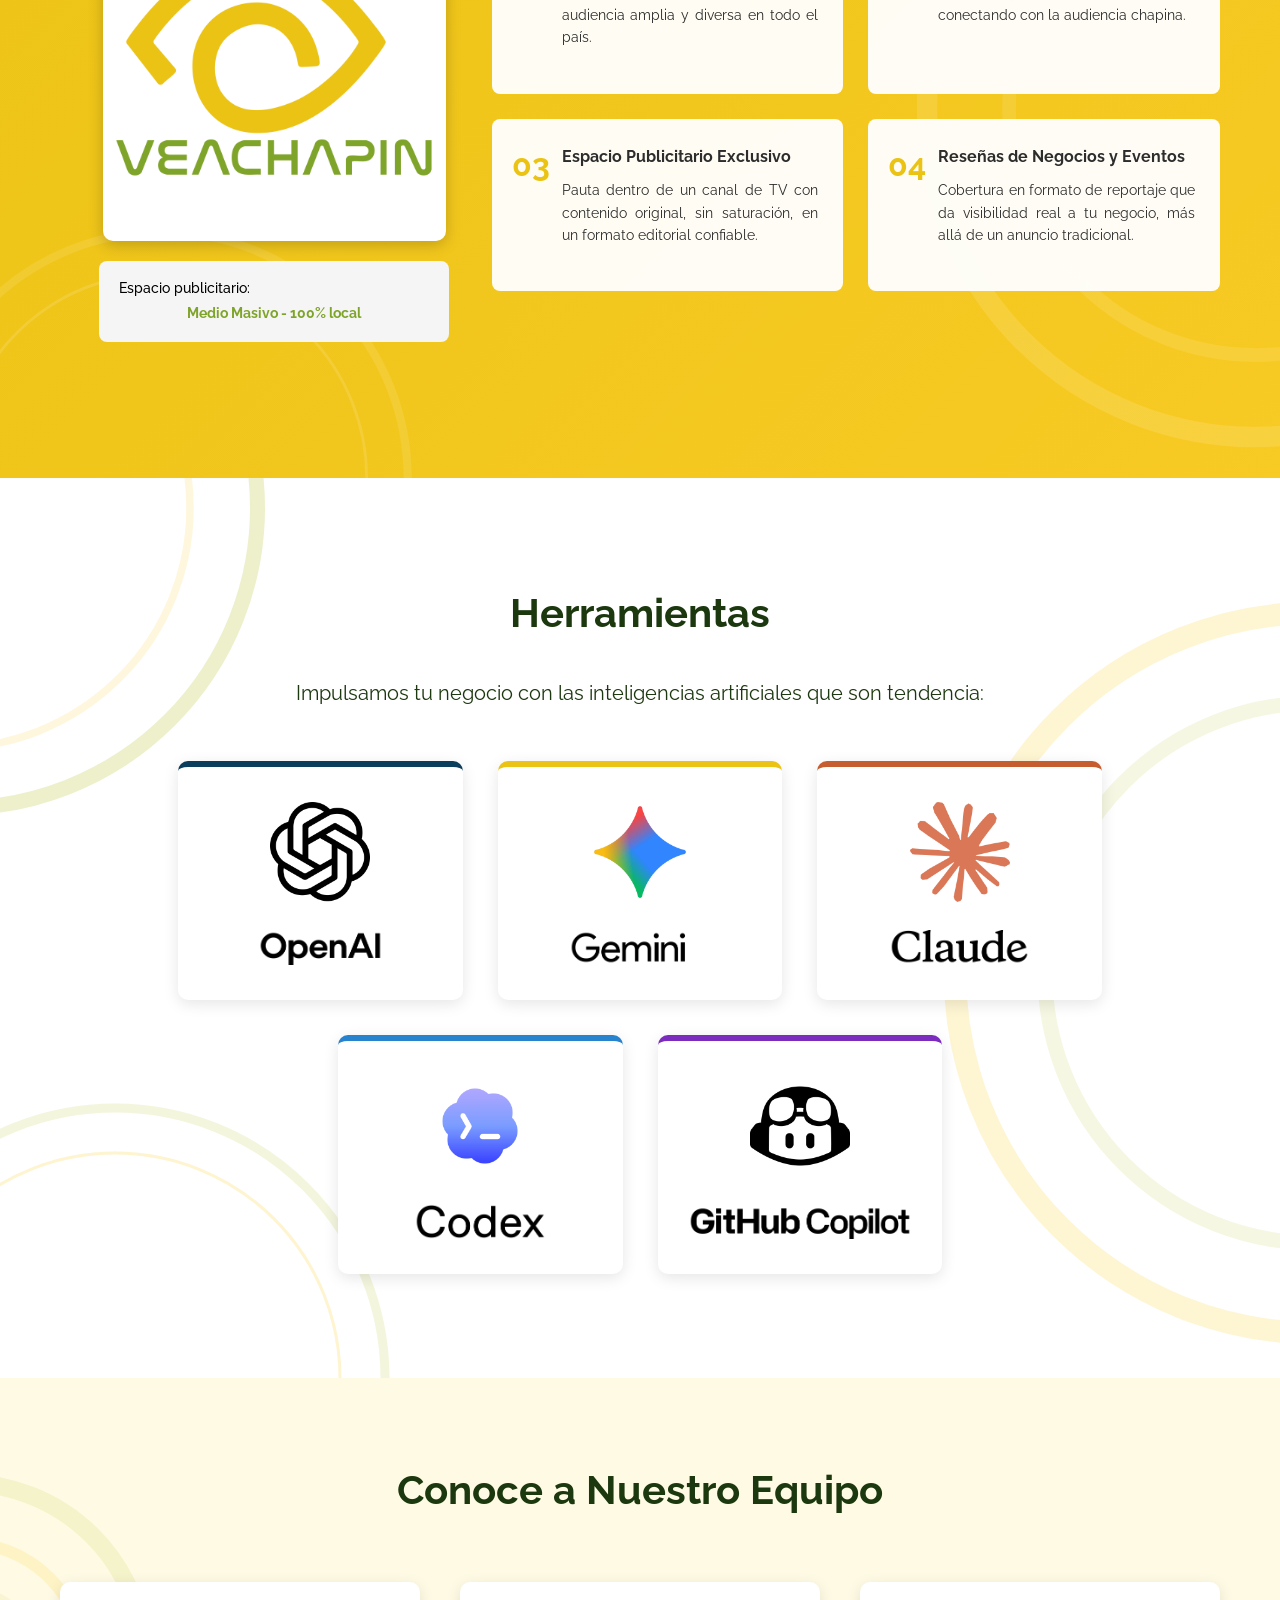
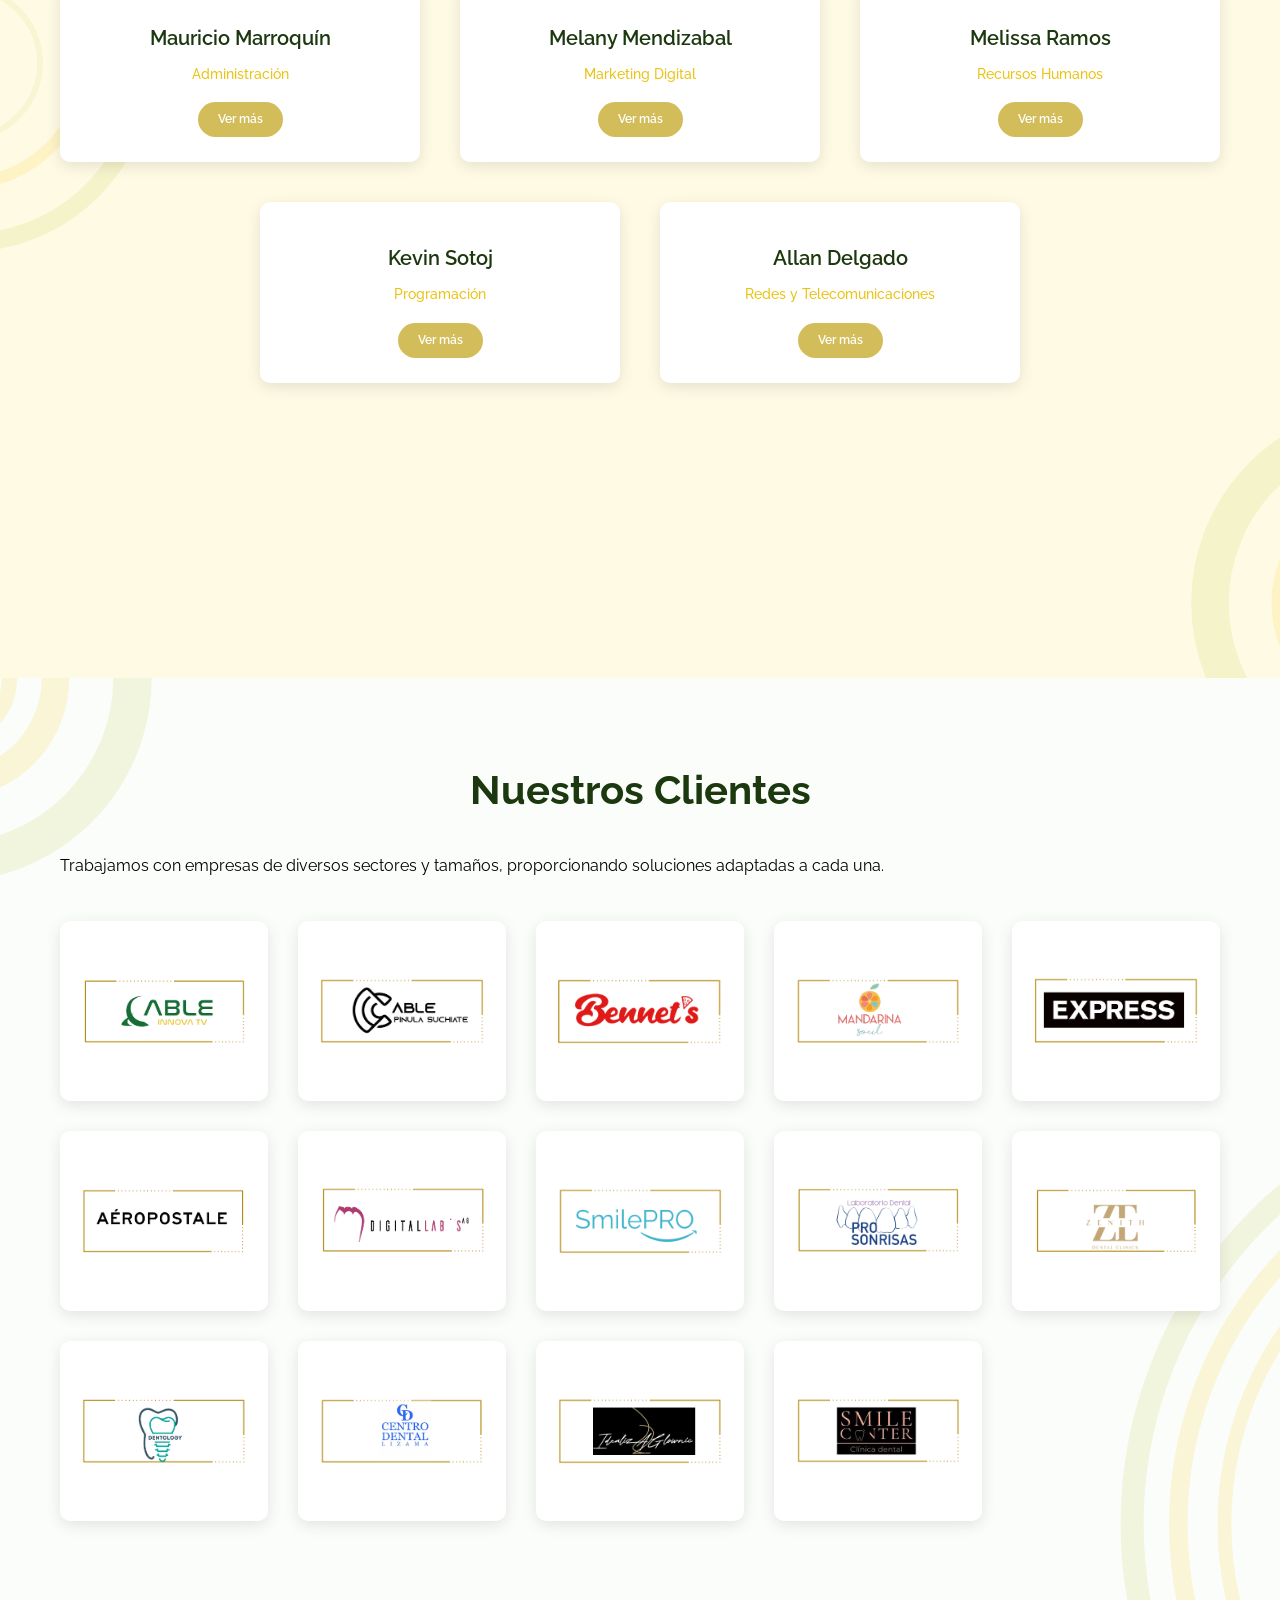
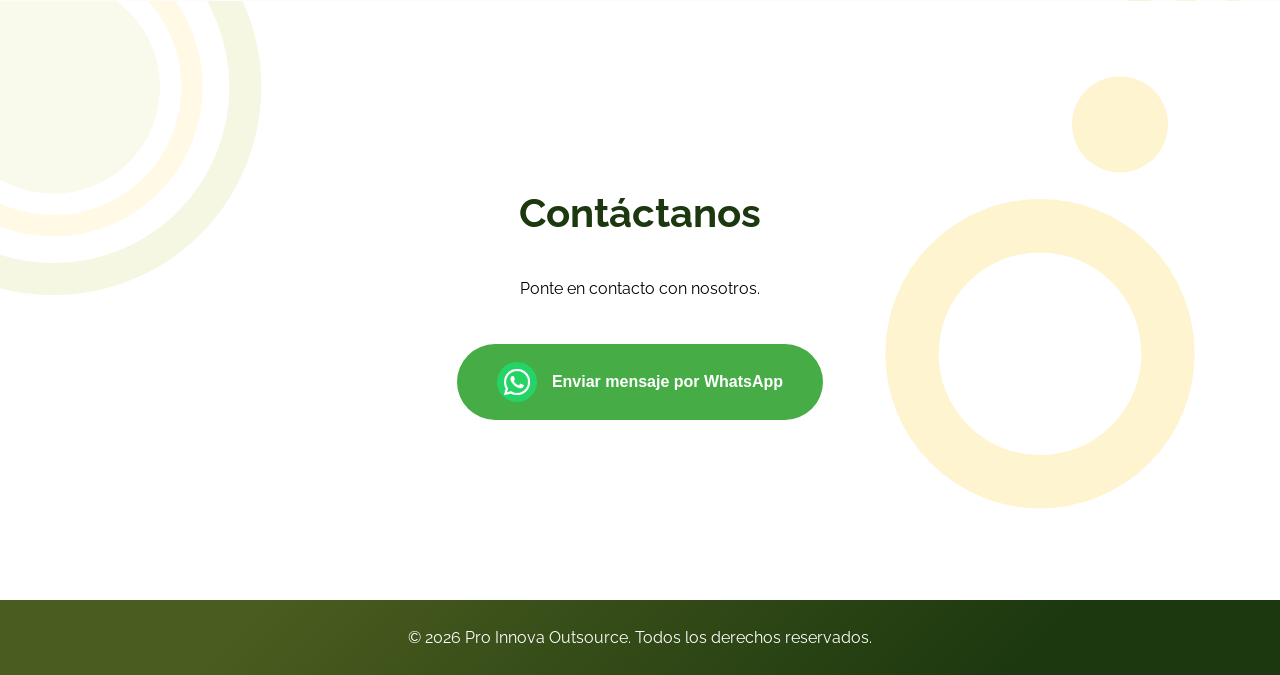
==== commit 2677b9ac: "correcciones" ====
--- a/index.html
+++ b/index.html
@@ -357,7 +357,7 @@
                         </div>
                         <a href="#Equipo" class="managed-by-card">
                             <p>Gestionado por:</p>
-                            <p style="text-align: center;"><strong>Melany Mendizabal</strong></p>
+                            <p style="text-align: center;"><strong>Mauricio Marroquín</strong></p>
                         </a>
                     </div>
 
--- a/view/styles.css
+++ b/view/styles.css
@@ -456,6 +456,7 @@
 /* CLIENTES SECTION */
 #clientes {
     position: relative;
+    background-color: #fbfdfa;
 }
 
 .clients-decoration {
